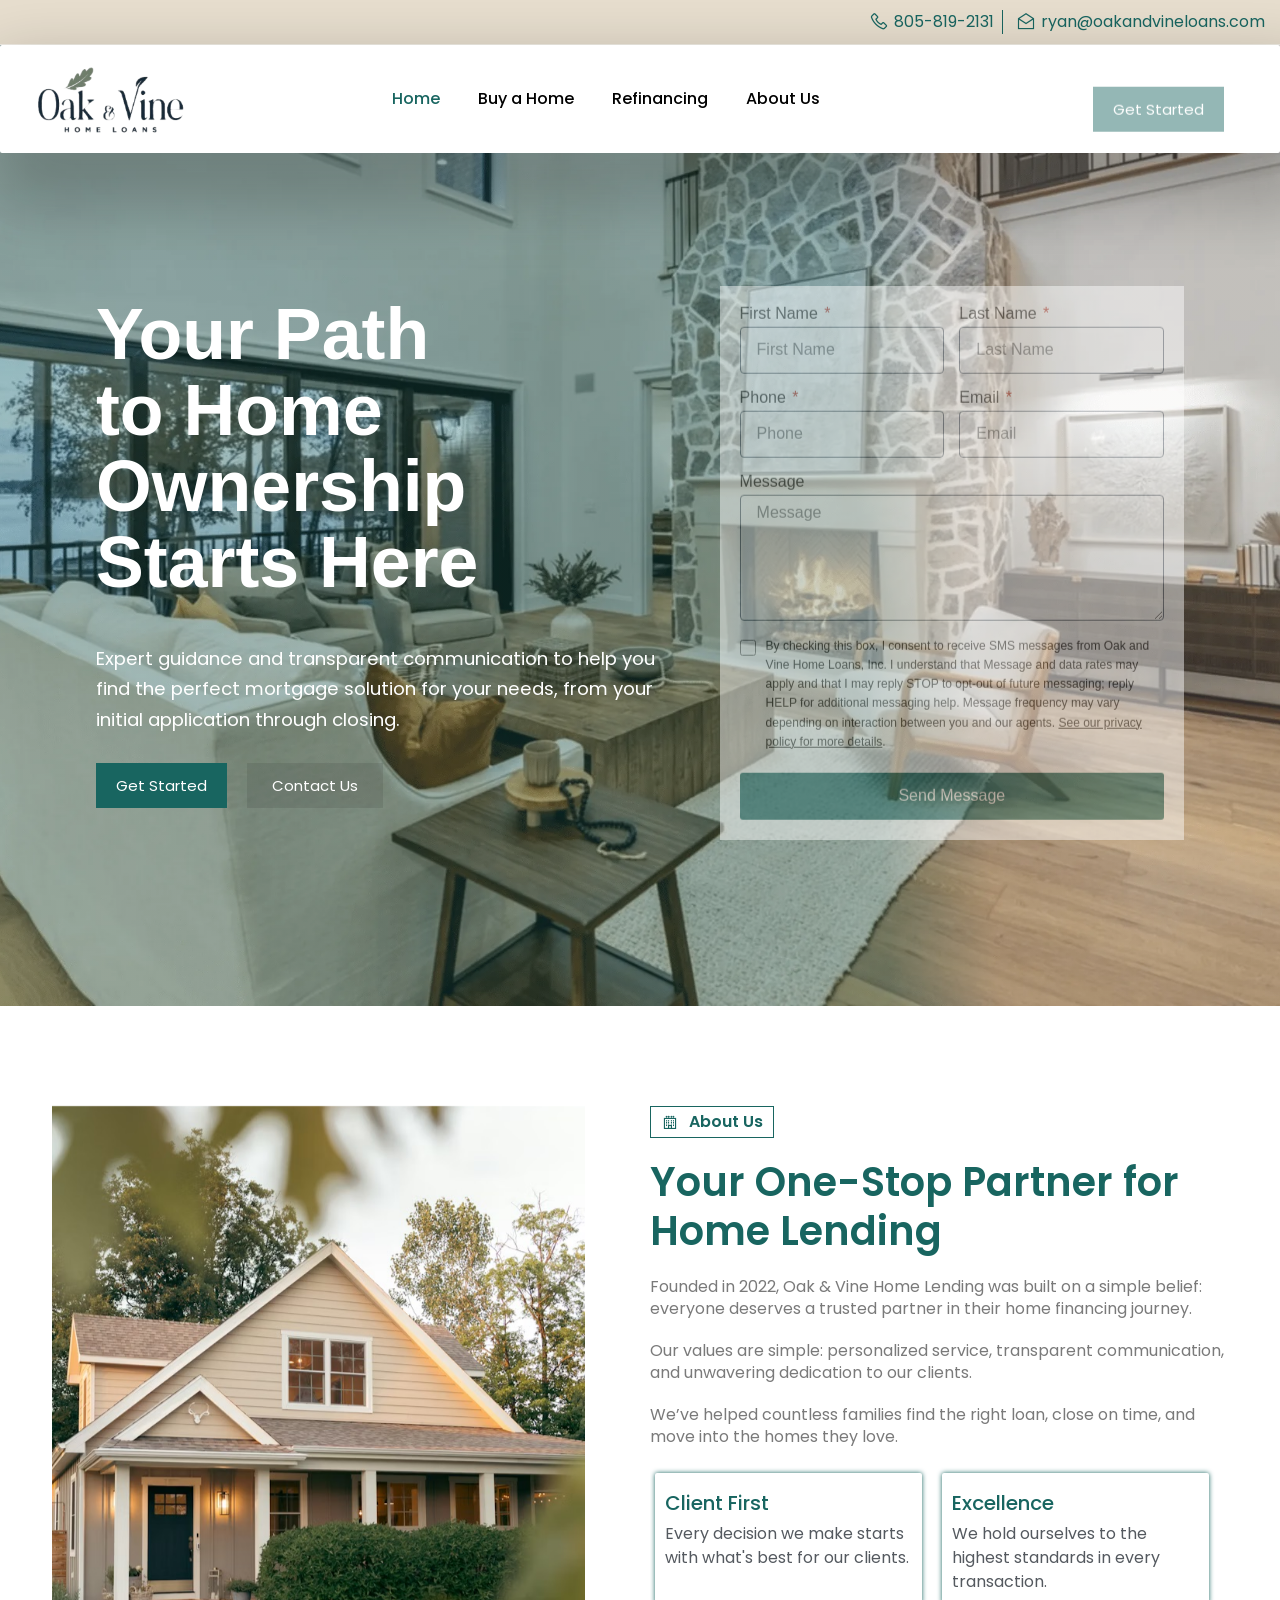
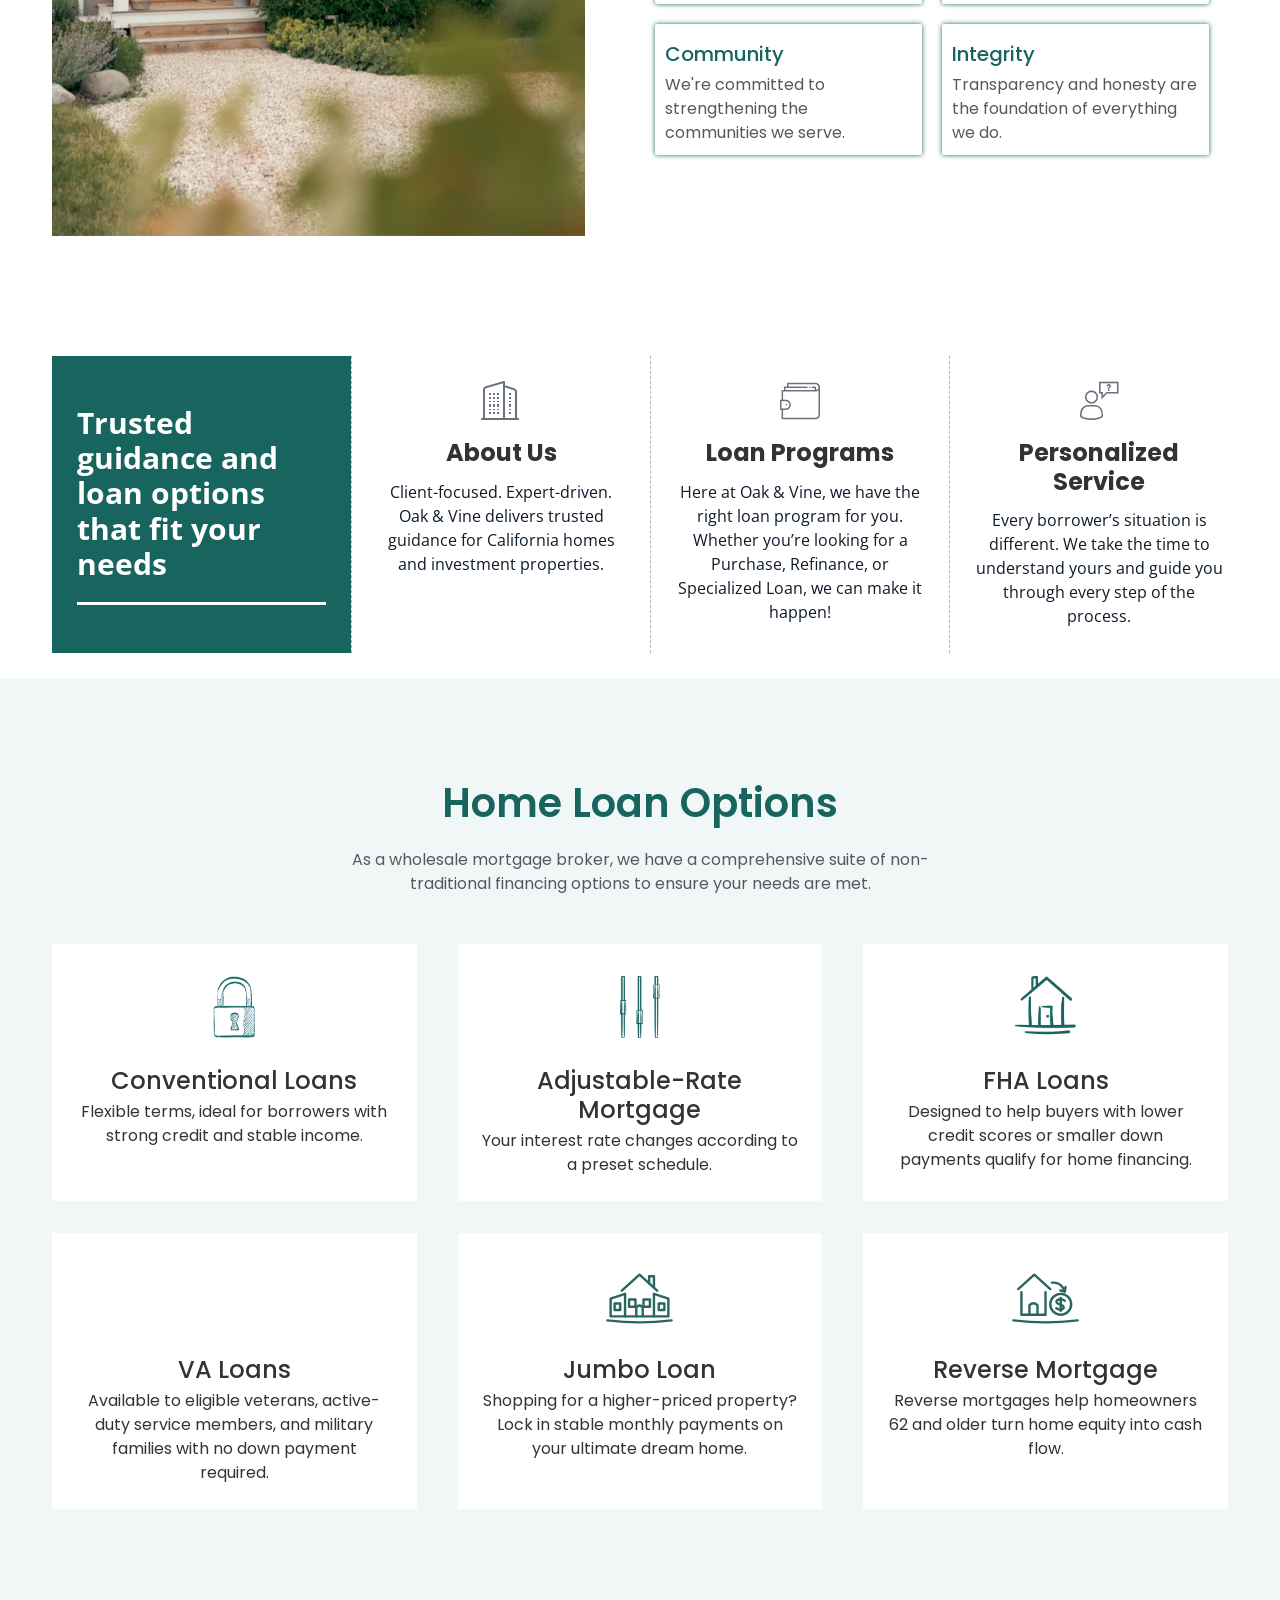
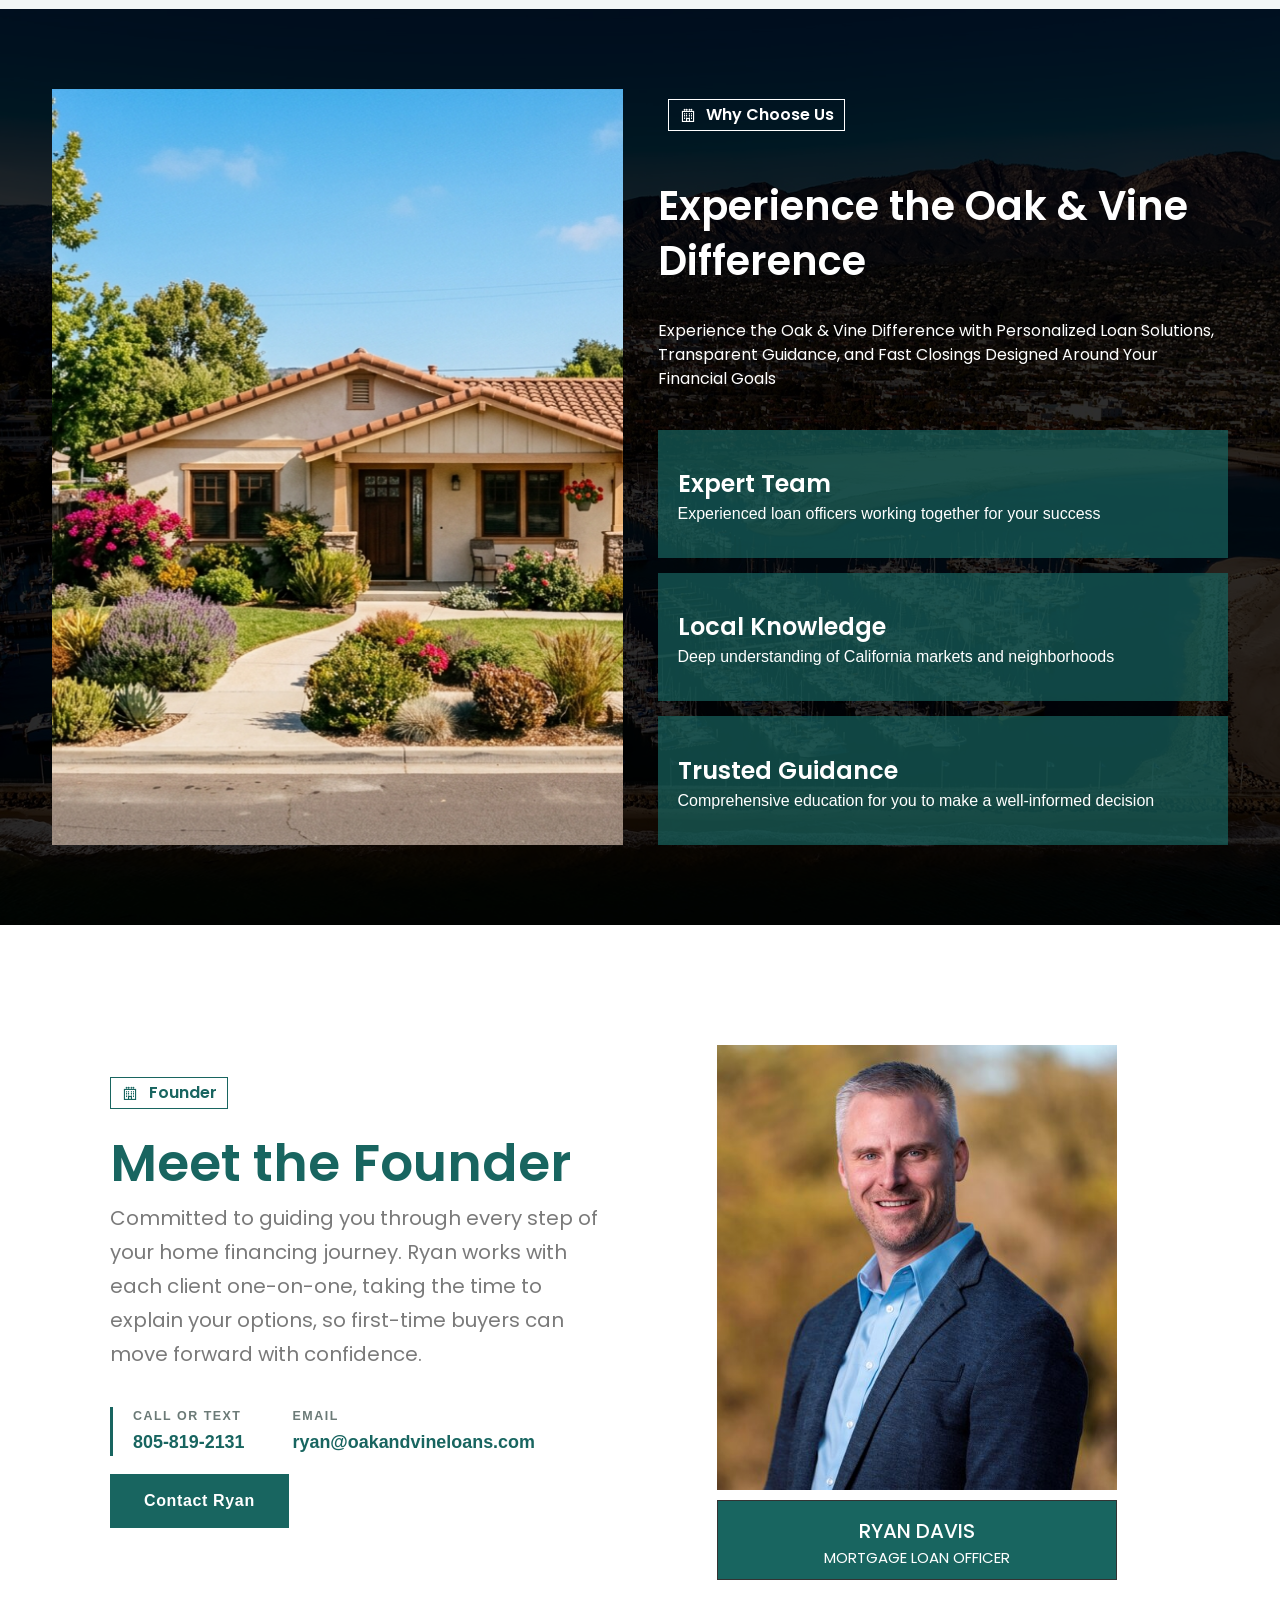
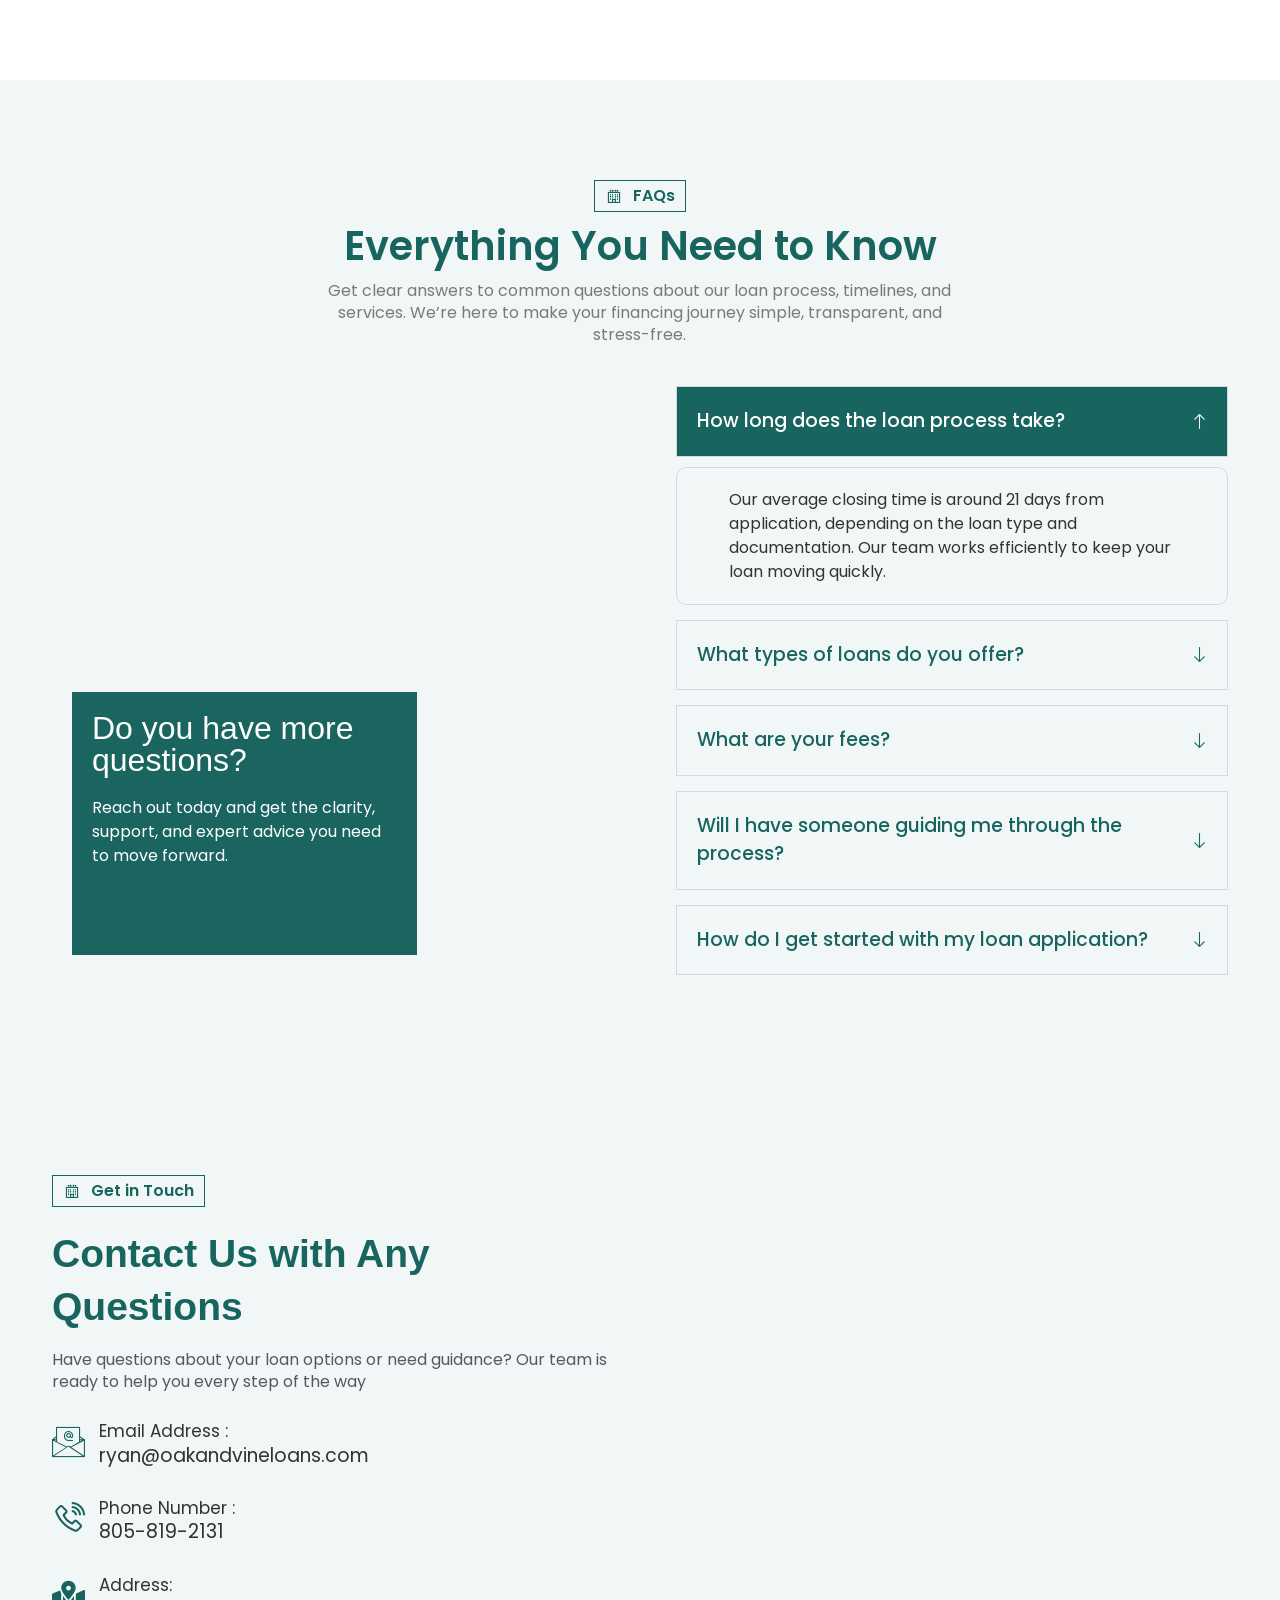
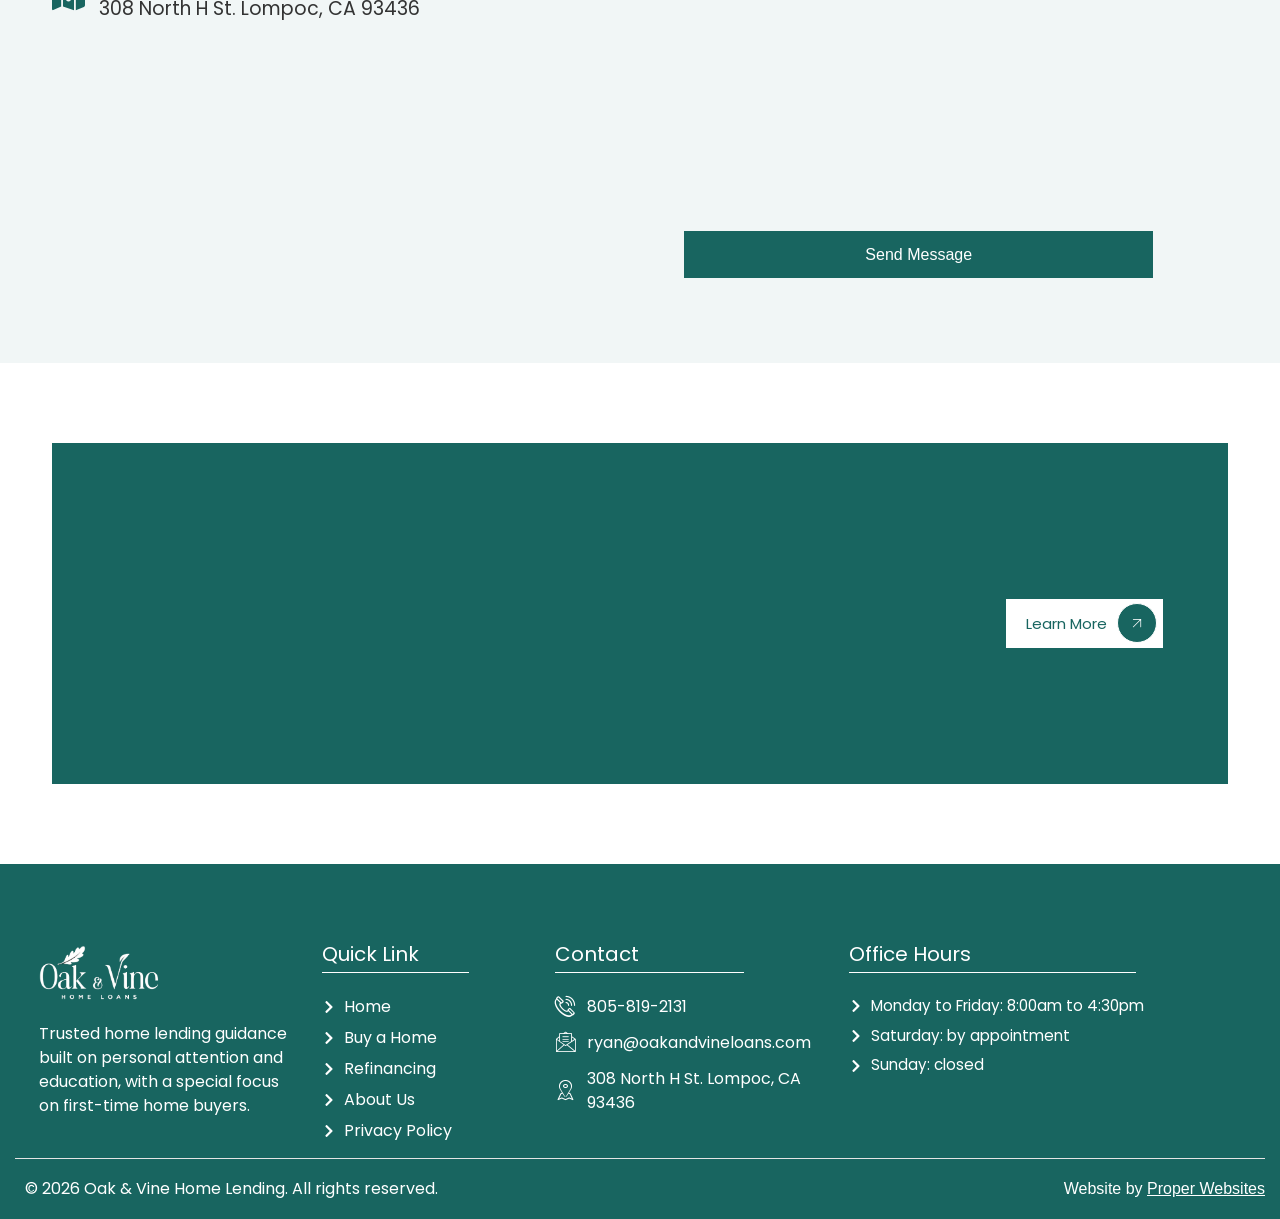
==== index.html @ 66b77790 "Localize all staging WordPress assets; site is now fully self-contained Mirror every asset the pages" ====
<!doctype html>
<html lang="en-US">
<head>
	<meta charset="UTF-8">
	<meta name="viewport" content="width=device-width, initial-scale=1">
	<link rel="profile" href="https://gmpg.org/xfn/11">
	<title>Oak &amp; Vine Home Loans</title>
<meta name="description" content="Wholesale mortgage broker in Lompoc, California. Personal attention and education for first-time home buyers. Call or text Ryan Davis at 805-819-2131." />
<link rel="canonical" href="https://oakandvineloans.com/" />
<meta property="og:type" content="website" />
<meta property="og:site_name" content="Oak &amp; Vine Home Loans" />
<meta property="og:title" content="Oak &amp; Vine Home Loans" />
<meta property="og:description" content="Wholesale mortgage broker in Lompoc, California. Personal attention and education for first-time home buyers. Call or text Ryan Davis at 805-819-2131." />
<meta property="og:url" content="https://oakandvineloans.com/" />
<meta property="og:image" content="https://oakandvineloans.com/og-image.jpg" />
<meta property="og:image:width" content="1200" />
<meta property="og:image:height" content="750" />
<meta name="twitter:card" content="summary_large_image" />
<meta name='robots' content='max-image-preview:large' />
<link rel="alternate" type="application/rss+xml" title="Oak &amp; Vine Home Loans &raquo; Feed" href="/feed/" />
<link rel="alternate" type="application/rss+xml" title="Oak &amp; Vine Home Loans &raquo; Comments Feed" href="/comments/feed/" />
<style id="wp-img-auto-sizes-contain-inline-css">
img:is([sizes=auto i],[sizes^="auto," i]){contain-intrinsic-size:3000px 1500px}
/*# sourceURL=wp-img-auto-sizes-contain-inline-css */
</style>
<link rel='stylesheet' id='font-awesome-5-all-css' href='/wp-content/plugins/elementor/assets/lib/font-awesome/css/all.min.css?ver=4.1.3' media='all' />
<link rel='stylesheet' id='font-awesome-4-shim-css' href='/wp-content/plugins/elementor/assets/lib/font-awesome/css/v4-shims.min.css?ver=4.1.3' media='all' />
<link rel='stylesheet' id='jkit-elements-main-css' href='/wp-content/plugins/jeg-elementor-kit/assets/css/elements/main.css?ver=3.2.3' media='all' />
<style id="wp-emoji-styles-inline-css">

	img.wp-smiley, img.emoji {
		display: inline !important;
		border: none !important;
		box-shadow: none !important;
		height: 1em !important;
		width: 1em !important;
		margin: 0 0.07em !important;
		vertical-align: -0.1em !important;
		background: none !important;
		padding: 0 !important;
	}
/*# sourceURL=wp-emoji-styles-inline-css */
</style>
<style id="global-styles-inline-css">
:root{--wp--preset--aspect-ratio--square: 1;--wp--preset--aspect-ratio--4-3: 4/3;--wp--preset--aspect-ratio--3-4: 3/4;--wp--preset--aspect-ratio--3-2: 3/2;--wp--preset--aspect-ratio--2-3: 2/3;--wp--preset--aspect-ratio--16-9: 16/9;--wp--preset--aspect-ratio--9-16: 9/16;--wp--preset--color--black: #000000;--wp--preset--color--cyan-bluish-gray: #abb8c3;--wp--preset--color--white: #ffffff;--wp--preset--color--pale-pink: #f78da7;--wp--preset--color--vivid-red: #cf2e2e;--wp--preset--color--luminous-vivid-orange: #ff6900;--wp--preset--color--luminous-vivid-amber: #fcb900;--wp--preset--color--light-green-cyan: #7bdcb5;--wp--preset--color--vivid-green-cyan: #00d084;--wp--preset--color--pale-cyan-blue: #8ed1fc;--wp--preset--color--vivid-cyan-blue: #0693e3;--wp--preset--color--vivid-purple: #9b51e0;--wp--preset--gradient--vivid-cyan-blue-to-vivid-purple: linear-gradient(135deg,rgb(6,147,227) 0%,rgb(155,81,224) 100%);--wp--preset--gradient--light-green-cyan-to-vivid-green-cyan: linear-gradient(135deg,rgb(122,220,180) 0%,rgb(0,208,130) 100%);--wp--preset--gradient--luminous-vivid-amber-to-luminous-vivid-orange: linear-gradient(135deg,rgb(252,185,0) 0%,rgb(255,105,0) 100%);--wp--preset--gradient--luminous-vivid-orange-to-vivid-red: linear-gradient(135deg,rgb(255,105,0) 0%,rgb(207,46,46) 100%);--wp--preset--gradient--very-light-gray-to-cyan-bluish-gray: linear-gradient(135deg,rgb(238,238,238) 0%,rgb(169,184,195) 100%);--wp--preset--gradient--cool-to-warm-spectrum: linear-gradient(135deg,rgb(74,234,220) 0%,rgb(151,120,209) 20%,rgb(207,42,186) 40%,rgb(238,44,130) 60%,rgb(251,105,98) 80%,rgb(254,248,76) 100%);--wp--preset--gradient--blush-light-purple: linear-gradient(135deg,rgb(255,206,236) 0%,rgb(152,150,240) 100%);--wp--preset--gradient--blush-bordeaux: linear-gradient(135deg,rgb(254,205,165) 0%,rgb(254,45,45) 50%,rgb(107,0,62) 100%);--wp--preset--gradient--luminous-dusk: linear-gradient(135deg,rgb(255,203,112) 0%,rgb(199,81,192) 50%,rgb(65,88,208) 100%);--wp--preset--gradient--pale-ocean: linear-gradient(135deg,rgb(255,245,203) 0%,rgb(182,227,212) 50%,rgb(51,167,181) 100%);--wp--preset--gradient--electric-grass: linear-gradient(135deg,rgb(202,248,128) 0%,rgb(113,206,126) 100%);--wp--preset--gradient--midnight: linear-gradient(135deg,rgb(2,3,129) 0%,rgb(40,116,252) 100%);--wp--preset--font-size--small: 13px;--wp--preset--font-size--medium: 20px;--wp--preset--font-size--large: 36px;--wp--preset--font-size--x-large: 42px;--wp--preset--spacing--20: 0.44rem;--wp--preset--spacing--30: 0.67rem;--wp--preset--spacing--40: 1rem;--wp--preset--spacing--50: 1.5rem;--wp--preset--spacing--60: 2.25rem;--wp--preset--spacing--70: 3.38rem;--wp--preset--spacing--80: 5.06rem;--wp--preset--shadow--natural: 6px 6px 9px rgba(0, 0, 0, 0.2);--wp--preset--shadow--deep: 12px 12px 50px rgba(0, 0, 0, 0.4);--wp--preset--shadow--sharp: 6px 6px 0px rgba(0, 0, 0, 0.2);--wp--preset--shadow--outlined: 6px 6px 0px -3px rgb(255, 255, 255), 6px 6px rgb(0, 0, 0);--wp--preset--shadow--crisp: 6px 6px 0px rgb(0, 0, 0);}:root { --wp--style--global--content-size: 800px;--wp--style--global--wide-size: 1200px; }:where(body) { margin: 0; }.wp-site-blocks > .alignleft { float: left; margin-right: 2em; }.wp-site-blocks > .alignright { float: right; margin-left: 2em; }.wp-site-blocks > .aligncenter { justify-content: center; margin-left: auto; margin-right: auto; }:where(.wp-site-blocks) > * { margin-block-start: 24px; margin-block-end: 0; }:where(.wp-site-blocks) > :first-child { margin-block-start: 0; }:where(.wp-site-blocks) > :last-child { margin-block-end: 0; }:root { --wp--style--block-gap: 24px; }:root :where(.is-layout-flow) > :first-child{margin-block-start: 0;}:root :where(.is-layout-flow) > :last-child{margin-block-end: 0;}:root :where(.is-layout-flow) > *{margin-block-start: 24px;margin-block-end: 0;}:root :where(.is-layout-constrained) > :first-child{margin-block-start: 0;}:root :where(.is-layout-constrained) > :last-child{margin-block-end: 0;}:root :where(.is-layout-constrained) > *{margin-block-start: 24px;margin-block-end: 0;}:root :where(.is-layout-flex){gap: 24px;}:root :where(.is-layout-grid){gap: 24px;}.is-layout-flow > .alignleft{float: left;margin-inline-start: 0;margin-inline-end: 2em;}.is-layout-flow > .alignright{float: right;margin-inline-start: 2em;margin-inline-end: 0;}.is-layout-flow > .aligncenter{margin-left: auto !important;margin-right: auto !important;}.is-layout-constrained > .alignleft{float: left;margin-inline-start: 0;margin-inline-end: 2em;}.is-layout-constrained > .alignright{float: right;margin-inline-start: 2em;margin-inline-end: 0;}.is-layout-constrained > .aligncenter{margin-left: auto !important;margin-right: auto !important;}.is-layout-constrained > :where(:not(.alignleft):not(.alignright):not(.alignfull)){max-width: var(--wp--style--global--content-size);margin-left: auto !important;margin-right: auto !important;}.is-layout-constrained > .alignwide{max-width: var(--wp--style--global--wide-size);}body .is-layout-flex{display: flex;}.is-layout-flex{flex-wrap: wrap;align-items: center;}.is-layout-flex > :is(*, div){margin: 0;}body .is-layout-grid{display: grid;}.is-layout-grid > :is(*, div){margin: 0;}body{padding-top: 0px;padding-right: 0px;padding-bottom: 0px;padding-left: 0px;}:root :where(.wp-element-button, .wp-block-button__link){background-color: #32373c;border-width: 0;color: #fff;font-family: inherit;font-size: inherit;font-style: inherit;font-weight: inherit;letter-spacing: inherit;line-height: inherit;padding-top: calc(0.667em + 2px);padding-right: calc(1.333em + 2px);padding-bottom: calc(0.667em + 2px);padding-left: calc(1.333em + 2px);text-decoration: none;text-transform: inherit;}.has-black-color{color: var(--wp--preset--color--black) !important;}.has-cyan-bluish-gray-color{color: var(--wp--preset--color--cyan-bluish-gray) !important;}.has-white-color{color: var(--wp--preset--color--white) !important;}.has-pale-pink-color{color: var(--wp--preset--color--pale-pink) !important;}.has-vivid-red-color{color: var(--wp--preset--color--vivid-red) !important;}.has-luminous-vivid-orange-color{color: var(--wp--preset--color--luminous-vivid-orange) !important;}.has-luminous-vivid-amber-color{color: var(--wp--preset--color--luminous-vivid-amber) !important;}.has-light-green-cyan-color{color: var(--wp--preset--color--light-green-cyan) !important;}.has-vivid-green-cyan-color{color: var(--wp--preset--color--vivid-green-cyan) !important;}.has-pale-cyan-blue-color{color: var(--wp--preset--color--pale-cyan-blue) !important;}.has-vivid-cyan-blue-color{color: var(--wp--preset--color--vivid-cyan-blue) !important;}.has-vivid-purple-color{color: var(--wp--preset--color--vivid-purple) !important;}.has-black-background-color{background-color: var(--wp--preset--color--black) !important;}.has-cyan-bluish-gray-background-color{background-color: var(--wp--preset--color--cyan-bluish-gray) !important;}.has-white-background-color{background-color: var(--wp--preset--color--white) !important;}.has-pale-pink-background-color{background-color: var(--wp--preset--color--pale-pink) !important;}.has-vivid-red-background-color{background-color: var(--wp--preset--color--vivid-red) !important;}.has-luminous-vivid-orange-background-color{background-color: var(--wp--preset--color--luminous-vivid-orange) !important;}.has-luminous-vivid-amber-background-color{background-color: var(--wp--preset--color--luminous-vivid-amber) !important;}.has-light-green-cyan-background-color{background-color: var(--wp--preset--color--light-green-cyan) !important;}.has-vivid-green-cyan-background-color{background-color: var(--wp--preset--color--vivid-green-cyan) !important;}.has-pale-cyan-blue-background-color{background-color: var(--wp--preset--color--pale-cyan-blue) !important;}.has-vivid-cyan-blue-background-color{background-color: var(--wp--preset--color--vivid-cyan-blue) !important;}.has-vivid-purple-background-color{background-color: var(--wp--preset--color--vivid-purple) !important;}.has-black-border-color{border-color: var(--wp--preset--color--black) !important;}.has-cyan-bluish-gray-border-color{border-color: var(--wp--preset--color--cyan-bluish-gray) !important;}.has-white-border-color{border-color: var(--wp--preset--color--white) !important;}.has-pale-pink-border-color{border-color: var(--wp--preset--color--pale-pink) !important;}.has-vivid-red-border-color{border-color: var(--wp--preset--color--vivid-red) !important;}.has-luminous-vivid-orange-border-color{border-color: var(--wp--preset--color--luminous-vivid-orange) !important;}.has-luminous-vivid-amber-border-color{border-color: var(--wp--preset--color--luminous-vivid-amber) !important;}.has-light-green-cyan-border-color{border-color: var(--wp--preset--color--light-green-cyan) !important;}.has-vivid-green-cyan-border-color{border-color: var(--wp--preset--color--vivid-green-cyan) !important;}.has-pale-cyan-blue-border-color{border-color: var(--wp--preset--color--pale-cyan-blue) !important;}.has-vivid-cyan-blue-border-color{border-color: var(--wp--preset--color--vivid-cyan-blue) !important;}.has-vivid-purple-border-color{border-color: var(--wp--preset--color--vivid-purple) !important;}.has-vivid-cyan-blue-to-vivid-purple-gradient-background{background: var(--wp--preset--gradient--vivid-cyan-blue-to-vivid-purple) !important;}.has-light-green-cyan-to-vivid-green-cyan-gradient-background{background: var(--wp--preset--gradient--light-green-cyan-to-vivid-green-cyan) !important;}.has-luminous-vivid-amber-to-luminous-vivid-orange-gradient-background{background: var(--wp--preset--gradient--luminous-vivid-amber-to-luminous-vivid-orange) !important;}.has-luminous-vivid-orange-to-vivid-red-gradient-background{background: var(--wp--preset--gradient--luminous-vivid-orange-to-vivid-red) !important;}.has-very-light-gray-to-cyan-bluish-gray-gradient-background{background: var(--wp--preset--gradient--very-light-gray-to-cyan-bluish-gray) !important;}.has-cool-to-warm-spectrum-gradient-background{background: var(--wp--preset--gradient--cool-to-warm-spectrum) !important;}.has-blush-light-purple-gradient-background{background: var(--wp--preset--gradient--blush-light-purple) !important;}.has-blush-bordeaux-gradient-background{background: var(--wp--preset--gradient--blush-bordeaux) !important;}.has-luminous-dusk-gradient-background{background: var(--wp--preset--gradient--luminous-dusk) !important;}.has-pale-ocean-gradient-background{background: var(--wp--preset--gradient--pale-ocean) !important;}.has-electric-grass-gradient-background{background: var(--wp--preset--gradient--electric-grass) !important;}.has-midnight-gradient-background{background: var(--wp--preset--gradient--midnight) !important;}.has-small-font-size{font-size: var(--wp--preset--font-size--small) !important;}.has-medium-font-size{font-size: var(--wp--preset--font-size--medium) !important;}.has-large-font-size{font-size: var(--wp--preset--font-size--large) !important;}.has-x-large-font-size{font-size: var(--wp--preset--font-size--x-large) !important;}
:root :where(.wp-block-icon svg){width: 24px;}
:root :where(.wp-block-pullquote){font-size: 1.5em;line-height: 1.6;}
/*# sourceURL=global-styles-inline-css */
</style>
<link rel='stylesheet' id='qi-addons-for-elementor-grid-style-css' href='/wp-content/plugins/qi-addons-for-elementor/assets/css/grid.min.css?ver=1.10' media='all' />
<link rel='stylesheet' id='qi-addons-for-elementor-helper-parts-style-css' href='/wp-content/plugins/qi-addons-for-elementor/assets/css/helper-parts.min.css?ver=1.10' media='all' />
<link rel='stylesheet' id='qi-addons-for-elementor-style-css' href='/wp-content/plugins/qi-addons-for-elementor/assets/css/main.min.css?ver=1.10' media='all' />
<link rel='stylesheet' id='elementor-frontend-css' href='/wp-content/uploads/elementor/css/custom-frontend.min.css?ver=1781298980' media='all' />
<link rel='stylesheet' id='elementor-post-6-css' href='/wp-content/uploads/elementor/css/post-6.css?ver=1781298980' media='all' />
<link rel='stylesheet' id='e-animation-fadeInUp-css' href='/wp-content/plugins/elementor/assets/lib/animations/styles/fadeInUp.min.css?ver=4.1.3' media='all' />
<link rel='stylesheet' id='widget-heading-css' href='/wp-content/plugins/elementor/assets/css/widget-heading.min.css?ver=4.1.3' media='all' />
<link rel='stylesheet' id='widget-form-css' href='/wp-content/plugins/elementor-pro/assets/css/widget-form.min.css?ver=3.34.0' media='all' />
<link rel='stylesheet' id='widget-counter-css' href='/wp-content/plugins/elementor/assets/css/widget-counter.min.css?ver=4.1.3' media='all' />
<link rel='stylesheet' id='widget-image-css' href='/wp-content/plugins/elementor/assets/css/widget-image.min.css?ver=4.1.3' media='all' />
<link rel='stylesheet' id='widget-icon-box-css' href='/wp-content/uploads/elementor/css/custom-widget-icon-box.min.css?ver=1781298980' media='all' />
<link rel='stylesheet' id='widget-icon-list-css' href='/wp-content/uploads/elementor/css/custom-widget-icon-list.min.css?ver=1781298980' media='all' />
<link rel='stylesheet' id='e-animation-fadeInLeft-css' href='/wp-content/plugins/elementor/assets/lib/animations/styles/fadeInLeft.min.css?ver=4.1.3' media='all' />
<link rel='stylesheet' id='widget-divider-css' href='/wp-content/plugins/elementor/assets/css/widget-divider.min.css?ver=4.1.3' media='all' />
<link rel='stylesheet' id='widget-image-box-css' href='/wp-content/uploads/elementor/css/custom-widget-image-box.min.css?ver=1781298980' media='all' />
<link rel='stylesheet' id='e-animation-fadeIn-css' href='/wp-content/plugins/elementor/assets/lib/animations/styles/fadeIn.min.css?ver=4.1.3' media='all' />
<link rel='stylesheet' id='widget-social-icons-css' href='/wp-content/plugins/elementor/assets/css/widget-social-icons.min.css?ver=4.1.3' media='all' />
<link rel='stylesheet' id='e-apple-webkit-css' href='/wp-content/uploads/elementor/css/custom-apple-webkit.min.css?ver=1781298980' media='all' />
<link rel='stylesheet' id='widget-nested-accordion-css' href='/wp-content/plugins/elementor/assets/css/widget-nested-accordion.min.css?ver=4.1.3' media='all' />
<link rel='stylesheet' id='e-animation-fadeInRight-css' href='/wp-content/plugins/elementor/assets/lib/animations/styles/fadeInRight.min.css?ver=4.1.3' media='all' />
<link rel='stylesheet' id='tiny-slider-css' href='/wp-content/plugins/jeg-elementor-kit/assets/js/tiny-slider/tiny-slider.css?ver=2.9.3' media='all' />
<link rel='stylesheet' id='widget-google_maps-css' href='/wp-content/plugins/elementor/assets/css/widget-google_maps.min.css?ver=4.1.3' media='all' />
<link rel='stylesheet' id='elementor-post-24-css' href='/wp-content/uploads/elementor/css/post-24.css?ver=1781298982' media='all' />
<link rel='stylesheet' id='cute-alert-css' href='/wp-content/plugins/metform/public/assets/lib/cute-alert/style.css?ver=4.1.5' media='all' />
<link rel='stylesheet' id='text-editor-style-css' href='/wp-content/plugins/metform/public/assets/css/text-editor.css?ver=4.1.5' media='all' />
<link rel='stylesheet' id='hello-elementor-css' href='/wp-content/themes/hello-elementor/assets/css/reset.css?ver=3.4.6' media='all' />
<link rel='stylesheet' id='hello-elementor-theme-style-css' href='/wp-content/themes/hello-elementor/assets/css/theme.css?ver=3.4.6' media='all' />
<link rel='stylesheet' id='hello-elementor-header-footer-css' href='/wp-content/themes/hello-elementor/assets/css/header-footer.css?ver=3.4.6' media='all' />
<link rel='stylesheet' id='widget-nav-menu-css' href='/wp-content/uploads/elementor/css/custom-pro-widget-nav-menu.min.css?ver=1781298980' media='all' />
<link rel='stylesheet' id='elementor-post-16-css' href='/wp-content/uploads/elementor/css/post-16.css?ver=1781298980' media='all' />
<link rel='stylesheet' id='elementor-post-48-css' href='/wp-content/uploads/elementor/css/post-48.css?ver=1781298981' media='all' />
<link rel='stylesheet' id='swiper-css' href='/wp-content/plugins/qi-addons-for-elementor/assets/plugins/swiper/8.4.5/swiper.min.css?ver=8.4.5' media='all' />
<link rel='stylesheet' id='ekit-widget-styles-css' href='/wp-content/plugins/elementskit-lite/widgets/init/assets/css/widget-styles.css?ver=3.9.7' media='all' />
<link rel='stylesheet' id='ekit-responsive-css' href='/wp-content/plugins/elementskit-lite/widgets/init/assets/css/responsive.css?ver=3.9.7' media='all' />
<link rel='stylesheet' id='elementor-gf-poppins-css' href='https://fonts.googleapis.com/css?family=Poppins:100,100italic,200,200italic,300,300italic,400,400italic,500,500italic,600,600italic,700,700italic,800,800italic,900,900italic&#038;display=swap' media='all' />
<link rel='stylesheet' id='elementor-gf-cormorantgaramond-css' href='https://fonts.googleapis.com/css?family=Cormorant+Garamond:100,100italic,200,200italic,300,300italic,400,400italic,500,500italic,600,600italic,700,700italic,800,800italic,900,900italic&#038;display=swap' media='all' />
<link rel='stylesheet' id='elementor-gf-opensans-css' href='https://fonts.googleapis.com/css?family=Open+Sans:100,100italic,200,200italic,300,300italic,400,400italic,500,500italic,600,600italic,700,700italic,800,800italic,900,900italic&#038;display=swap' media='all' />
<link rel='stylesheet' id='elementor-icons-jkiticon-css' href='/wp-content/plugins/jeg-elementor-kit/assets/fonts/jkiticon/jkiticon.css?ver=3.2.3' media='all' />
<link rel='stylesheet' id='elementor-icons-ekiticons-css' href='/wp-content/plugins/elementskit-lite/modules/elementskit-icon-pack/assets/css/ekiticons.css?ver=3.9.7' media='all' />
<script type='text/javascript'>
		var elementskit = {
			resturl: '/wp-json/elementskit/v1/',
		}

		</script><script id="font-awesome-4-shim-js" src="/wp-content/plugins/elementor/assets/lib/font-awesome/js/v4-shims.min.js?ver=4.1.3"></script>
<script id="jquery-core-js" src="/wp-includes/js/jquery/jquery.min.js?ver=3.7.1"></script>
<script id="jquery-migrate-js" src="/wp-includes/js/jquery/jquery-migrate.min.js?ver=3.4.1"></script>
<link rel="https://api.w.org/" href="/wp-json/" /><link rel="alternate" title="JSON" type="application/json" href="/wp-json/wp/v2/pages/24" /><link rel="EditURI" type="application/rsd+xml" title="RSD" href="/xmlrpc.php?rsd" />
<meta name="generator" content="WordPress 7.0" />
<link rel='shortlink' href='/' />
<meta name="generator" content="Elementor 4.1.3; features: e_font_icon_svg, additional_custom_breakpoints; settings: css_print_method-external, google_font-enabled, font_display-swap">
			<style>
				.e-con.e-parent:nth-of-type(n+4):not(.e-lazyloaded):not(.e-no-lazyload),
				.e-con.e-parent:nth-of-type(n+4):not(.e-lazyloaded):not(.e-no-lazyload) * {
					background-image: none !important;
				}
				@media screen and (max-height: 1024px) {
					.e-con.e-parent:nth-of-type(n+3):not(.e-lazyloaded):not(.e-no-lazyload),
					.e-con.e-parent:nth-of-type(n+3):not(.e-lazyloaded):not(.e-no-lazyload) * {
						background-image: none !important;
					}
				}
				@media screen and (max-height: 640px) {
					.e-con.e-parent:nth-of-type(n+2):not(.e-lazyloaded):not(.e-no-lazyload),
					.e-con.e-parent:nth-of-type(n+2):not(.e-lazyloaded):not(.e-no-lazyload) * {
						background-image: none !important;
					}
				}
			</style>
			<link rel="icon" href="/wp-content/uploads/2026/03/cropped-SY-5YuUSKSrFpZT95lqwi-1-e1774116639994-32x32.png" sizes="32x32" />
<link rel="icon" href="/wp-content/uploads/2026/03/cropped-SY-5YuUSKSrFpZT95lqwi-1-e1774116639994-192x192.png" sizes="192x192" />
<link rel="apple-touch-icon" href="/wp-content/uploads/2026/03/cropped-SY-5YuUSKSrFpZT95lqwi-1-e1774116639994-180x180.png" />
<meta name="msapplication-TileImage" content="/wp-content/uploads/2026/03/cropped-SY-5YuUSKSrFpZT95lqwi-1-e1774116639994-270x270.png" />
<style id="proper-local-fonts">
/* Icon fonts served locally: the live server's font files have no CORS headers,
   so browsers refuse them when this copy runs from file:// (icons showed as
   empty squares / CJK fallback glyphs). Same families, same glyphs, local src. */
@font-face{font-family:"Font Awesome 5 Brands";font-weight:400;font-style:normal;font-display:block;src:url("assets/fonts/fa-brands-400.woff2") format("woff2");}
@font-face{font-family:"Font Awesome 5 Free";font-weight:400;font-style:normal;font-display:block;src:url("assets/fonts/fa-regular-400.woff2") format("woff2");}
@font-face{font-family:"Font Awesome 5 Free";font-weight:900;font-style:normal;font-display:block;src:url("assets/fonts/fa-solid-900.woff2") format("woff2");}
@font-face{font-family:"elementskit";font-weight:400;font-style:normal;font-display:block;src:url("assets/fonts/elementskit.woff") format("woff");}
@font-face{font-family:"jkiticon";font-weight:400;font-style:normal;font-display:block;src:url("assets/fonts/jkiticon.woff2") format("woff2");}
</style>
<style id="proper-hero-fix">
/* ===== Proper Websites hero fix =====
   The hero form widget was position:absolute inside a collapsed 49% column that
   wrapped below the fold (row gap made 49%+49% overflow) and got clipped by the
   hero's overflow:hidden. These overrides put the form back in normal flow as a
   right-hand column and fix the headline/sub-copy overlap. */

/* Hero section: cap the 100vh height so tall screens don't balloon,
   and give the content real side gutters instead of hugging the viewport edge */
.elementor-24 .elementor-element.elementor-element-12ccafdc{
	--min-height: clamp(680px, 112vh, 1150px);
	--padding-left: clamp(24px, 5vw, 80px);
	--padding-right: clamp(24px, 5vw, 80px);
}

/* Buttons row: align with the headline (it had margin-left:50px) */
.elementor-24 .elementor-element.elementor-element-b127cae{
	--margin-left: 0px;
	--padding-bottom: 0px;
}

/* Headline: real gap below it so the sub-copy no longer sits on its descenders */
.elementor-24 .elementor-element.elementor-element-28ddb1a{
	width: 100%; max-width: 100%;
	margin: 0 0 24px 0;
}
.elementor-24 .elementor-element.elementor-element-28ddb1a .elementor-heading-title{
	font-size: clamp(2.6rem, 5.6vw, 5.25rem);
	line-height: 1.06;
	text-wrap: balance;
}
@media (min-width: 1025px){
	.elementor-24 .elementor-element.elementor-element-87101cf p{
		font-size: 1.15rem;
		line-height: 1.65;
	}
}
.elementor-24 .elementor-element.elementor-element-87101cf{
	width: 100%; max-width: 56ch;
	margin: 0 0 8px 0;
}

/* Kill the absolute positioning on the form widget at every breakpoint */
.elementor-24 .elementor-element.elementor-element-a3711fc{
	position: static !important;
	top: auto !important; left: auto !important; right: auto !important;
	width: 100% !important; max-width: 480px !important;
}

/* Empty decorative absolute box that serves no purpose */
.elementor-24 .elementor-element.elementor-element-fbbad3d{ display: none !important; }

/* Desktop: text left, form right, vertically centered, no wrap */
@media (min-width: 1025px){
	.elementor-24 .elementor-element.elementor-element-d503747{
		flex-wrap: nowrap !important;
		align-items: center !important;
		gap: 56px !important;
	}
	.elementor-24 .elementor-element.elementor-element-f707288{
		width: 55% !important; max-width: 55% !important;
		padding-top: 0 !important;
	}
	.elementor-24 .elementor-element.elementor-element-a78e394{
		display: flex !important;
		width: 45% !important; max-width: 45% !important;
		padding-left: 0 !important;
		justify-content: flex-end !important;
		align-items: center !important;
	}
}

/* Tablet: form flows below the text block, centered */
@media (min-width: 768px) and (max-width: 1024px){
	.elementor-24 .elementor-element.elementor-element-a78e394{
		justify-content: center !important;
		padding-left: 0 !important;
	}
	.elementor-24 .elementor-element.elementor-element-a3711fc{
		margin: 32px 0 !important;
	}
}

/* FAQ "Do you have more questions?" tile: the 0.6 teal wash is not enough floor
   for white text over a bright sky photo. Raise it to a real legibility floor. */
.elementor-24 .elementor-element.elementor-element-5fa062dd{
	--overlay-opacity: 0.92;
	background-color: rgba(22, 78, 73, 0.85);
}
/* Its Contact Us button ships teal on teal (post-24 paints button and tile
   with the same primary color), so it read as bare text. White outline
   instead; hover inverts to stay visible on the teal tile. */
.elementor-24 .elementor-element.elementor-element-ff787f7 .jeg-elementor-kit.jkit-button .jkit-button-wrapper{
	background-color: transparent;
	border: 1px solid #ffffff;
	border-radius: 0;
}
.elementor-24 .elementor-element.elementor-element-ff787f7 .jeg-elementor-kit.jkit-button .jkit-button-wrapper:not(.hover-gradient):hover{
	background-color: #ffffff;
	color: #186560;
	border-radius: 0;
}

/* ===== Smooth entrance animations =====
   The stock animate.css entrances (fadeInUp from 100% down, 2s "slow" timing,
   linear-ish easing) read as clunky. Every entrance becomes one gentle
   fade + 20px rise with a soft deceleration curve. Elementor's inline
   stagger delays still apply on top. */
@keyframes properFadeRise{
	from{ opacity: 0; transform: translateY(20px); }
	to{ opacity: 1; transform: translateY(0); }
}
.animated{
	animation-duration: 0.8s !important;
	animation-timing-function: cubic-bezier(0.22, 1, 0.36, 1) !important;
	animation-fill-mode: both;
}
.animated.fadeIn,
.animated.fadeInUp,
.animated.fadeInDown,
.animated.fadeInLeft,
.animated.fadeInRight,
.animated.zoomIn{
	animation-name: properFadeRise !important;
}
.animated-slow{
	animation-duration: 1s !important;
}
@media (prefers-reduced-motion: reduce){
	.animated{ animation: none !important; }
	.elementor-invisible{ visibility: visible !important; opacity: 1 !important; }
}

@media (max-width: 767px){
	/* ===== Mobile hero: taller section, content pinned to the bottom =====
	   Content sits flex-end with a fixed 72px floor (the gap it had when the
	   hero was 660px and centered), so extra height only grows the photo
	   area above the content. The lower part of the hero never moves. */
	.elementor-24 .elementor-element.elementor-element-12ccafdc{
		--min-height: clamp(640px, 96vh, 820px);
		--justify-content: flex-end;
		--padding-bottom: 72px;
	}
	.elementor-24 .elementor-element.elementor-element-28ddb1a .elementor-heading-title{
		font-size: clamp(2.85rem, 12vw, 3.1rem);
		line-height: 1.05;
	}
	.elementor-24 .elementor-element.elementor-element-87101cf p{
		font-size: 1.05rem;
		line-height: 1.6;
	}
	.elementor-24 .elementor-element.elementor-element-2a4a0e3 .jkit-button-wrapper,
	.elementor-24 .elementor-element.elementor-element-033ba2f .jkit-button-wrapper{
		font-size: 1rem;
		padding-top: 15px;
		padding-bottom: 15px;
	}

	/* ===== About section image: full width and centered ===== */
	.elementor-24 .elementor-element.elementor-element-4817599e{
		width: 100% !important;
		max-width: 100% !important;
		margin-left: auto;
		margin-right: auto;
	}
	.elementor-24 .elementor-element.elementor-element-4817599e img{
		width: 100%;
		height: auto;
		aspect-ratio: 4 / 5;
		object-fit: cover;
		object-position: center;
	}

	/* ===== FAQ "more questions" tile: smaller card, single 0.88 teal floor,
	   so the house photo shows around and faintly through it ===== */
	.elementor-24 .elementor-element.elementor-element-5fa062dd{
		background-color: transparent;
		--overlay-opacity: 0.88;
		--width: 94%;
		--align-self: center;
		--padding-top: 22px;
		--padding-bottom: 22px;
		--padding-left: 18px;
		--padding-right: 18px;
		--margin-bottom: 8px;
	}
	.elementor-24 .elementor-element.elementor-element-3991b1b .elementor-heading-title{
		font-size: 1.35rem;
		line-height: 1.3;
	}
	.elementor-24 .elementor-element.elementor-element-6b657299{
		font-size: 0.9rem;
		line-height: 1.55;
	}
	.elementor-24 .elementor-element.elementor-element-ff787f7 .jkit-button-wrapper{
		font-size: 0.9rem;
		padding: 10px 22px;
	}

	/* ===== Discover band: photo reads through the teal, symmetric spacing,
	   Learn More button restored and centered ===== */
	.elementor-24 .elementor-element.elementor-element-470cee1a{
		--overlay-opacity: 0.3;
		--padding-top: 44px;
		--padding-bottom: 44px;
		--padding-left: 22px;
		--padding-right: 22px;
		--min-height: 0;
		--row-gap: 20px;
	}
	.elementor-24 .elementor-element.elementor-element-40193d63{ display: none; }
	.elementor-24 .elementor-element.elementor-element-9f258be{
		display: flex !important;
		justify-content: center;
		width: 100%;
	}
	.elementor-24 .elementor-element.elementor-element-19eb9188{
		--align-items: center;
		--justify-content: center;
	}
	.elementor-24 .elementor-element.elementor-element-2a8b0f4 .jeg-elementor-kit.jkit-animated-text .animated-text .normal-text{
		font-size: 1.55rem;
		line-height: 1.3;
	}
	.elementor-24 .elementor-element.elementor-element-5e19897{
		font-size: 0.95rem;
		line-height: 1.6;
	}
}

/* Cards section (About Us / Loan Programs / Requested Documents): tighten the
   gap to the Home Loan Options section below it */
/* Why Choose Us on tablet: the heading, paragraph, and first card carry
   fixed negative top margins tuned for desktop line counts; when tablet
   text wraps taller they collide. Neutralize in that range. */
@media (min-width: 768px) and (max-width: 1024px){
	.elementor-24 .elementor-element.elementor-element-2dd6d32{ margin-top: 8px !important; }
	.elementor-24 .elementor-element.elementor-element-20ec7c3{ margin: 10px 0 18px !important; }
	.elementor-24 .elementor-element.elementor-element-4be8ca3{ margin-top: 0 !important; }
	/* The content column keeps its desktop 50% share (its half beside the
	   photo) even when stacked. Full width on tablet. */
	.elementor-24 .elementor-element.elementor-element-811298c{ --width: 100%; }
	.elementor-24 .elementor-element.elementor-element-87863d0{
		margin-left: auto !important;
		margin-right: auto !important;
	}
	/* Hero: the form is absolutely positioned with desktop offsets, which
	   squeezed the headline to a word per line beside it. Recompose: text
	   upper left at full width, form in normal flow below, aligned right. */
	.elementor-24 .elementor-element.elementor-element-d503747,
	.elementor-24 .elementor-element.elementor-element-f707288{ --width: 100%; width: 100% !important; }
	.elementor-24 .elementor-element.elementor-element-28ddb1a{
		width: 100% !important;
		max-width: 640px;
		margin-left: auto !important;
		margin-right: auto !important;
	}
	.elementor-24 .elementor-element.elementor-element-28ddb1a .elementor-heading-title{
		font-size: clamp(3.2rem, 6.5vw, 4rem);
		line-height: 1.1;
		text-align: center;
	}
	.elementor-24 .elementor-element.elementor-element-87101cf{
		width: 100% !important;
		max-width: 560px;
		margin-left: auto !important;
		margin-right: auto !important;
		text-align: center;
	}
	.elementor-24 .elementor-element.elementor-element-b127cae{ --justify-content: center; }
	.elementor-24 .elementor-element.elementor-element-a78e394{ width: 100% !important; }
	.elementor-24 .elementor-element.elementor-element-a3711fc{
		position: static !important;
		width: min(560px, 100%) !important;
		margin: 30px auto 0 !important;
	}

	/* Green cards match the width of the photo container below them */
	.elementor-24 .elementor-element.elementor-element-4be8ca3,
	.elementor-24 .elementor-element.elementor-element-7774e17,
	.elementor-24 .elementor-element.elementor-element-069112c{
		width: 90% !important;
		max-width: 90% !important;
		margin-left: auto !important;
		margin-right: auto !important;
	}
}

/* About section image on tablet: the portrait photo filled the column and
   ballooned past 1000px tall. Cap the width, crop to 4:5, center it. */
@media (min-width: 768px) and (max-width: 1024px){
	.elementor-24 .elementor-element.elementor-element-4817599e{
		width: 100% !important;
		max-width: 100% !important;
	}
	.elementor-24 .elementor-element.elementor-element-4817599e img{
		display: block;
		width: 100%;
		margin: 0 auto;
		height: auto;
		aspect-ratio: 16 / 10;
		object-fit: cover;
		object-position: center 42%;
	}
}

@media (min-width: 1025px){
	.elementor-24 .elementor-element.elementor-element-08accc2{
		--padding-bottom: 16px;
	}
	.elementor-24 .elementor-element.elementor-element-41dd457{
		--margin-top: -70px;
	}
}

/* Footer brand column (logo + tagline): breathing room on the left */
.elementor-48 .elementor-element.elementor-element-6ec6ecd1{
	--padding-left: 24px;
}

/* Footer credit: single line */
.elementor-48 .elementor-element.elementor-element-0e65cef .elementor-icon-list-text{
	white-space: nowrap;
}

/* Team section converted to Founder section (2026-07-06): only Ryan Davis's
   card shows. The other two member cards are hidden, not deleted, in case
   the team view comes back. 2026-07-08: desktop is now a side-by-side split,
   text left / portrait right, so the section fills its width. */
.elementor-24 .elementor-element.elementor-element-4c224126,
.elementor-24 .elementor-element.elementor-element-6bc14101{ display: none !important; }
.elementor-24 .elementor-element.elementor-element-7d1d1eb6{
	--justify-content: center;
	justify-content: center !important;
}
@media (max-width: 1024px){
	.elementor-24 .elementor-element.elementor-element-63af2a9a{
		max-width: 420px;
	}
}
@media (min-width: 1025px){
	.elementor-24 .elementor-element.elementor-element-117619c5 > .e-con-inner{
		flex-direction: row !important;
		flex-wrap: nowrap !important;
		align-items: center !important;
		gap: 64px;
	}
	/* text column */
	.elementor-24 .elementor-element.elementor-element-64ac3f2c{
		width: 50% !important;
		--align-items: flex-start;
		align-items: flex-start !important;
	}
	.elementor-24 .elementor-element.elementor-element-125aea38,
	.elementor-24 .elementor-element.elementor-element-4820efdd{
		--align-items: flex-start;
		align-items: flex-start !important;
		--justify-content: flex-start;
		justify-content: flex-start !important;
	}
	.elementor-24 .elementor-element.elementor-element-6a959df3{
		margin: 0 0 8px 0 !important;
		align-self: flex-start !important;
	}
	.elementor-24 .elementor-element.elementor-element-6a959df3 .elementor-icon-list-items{
		justify-content: flex-start;
	}
	.elementor-24 .elementor-element.elementor-element-4e87e3d3{
		margin-left: 0 !important;
	}
	.elementor-24 .elementor-element.elementor-element-9cd45ef .elementor-heading-title{
		text-align: left;
		font-size: 3.25rem;
	}
	.elementor-24 .elementor-element.elementor-element-4e87e3d3{
		text-align: left !important;
		width: 100% !important; max-width: 52ch !important;
		align-self: flex-start !important;
		margin: 0 !important;
	}
	.elementor-24 .elementor-element.elementor-element-4e87e3d3 p{
		font-size: 1.25rem;
		line-height: 1.7;
		text-align: left;
	}
	/* portrait column */
	.elementor-24 .elementor-element.elementor-element-7d1d1eb6{
		width: 50% !important;
	}
	.elementor-24 .elementor-element.elementor-element-63af2a9a{
		width: 100% !important;
		max-width: 400px;
	}
}

/* Founder portrait: never crop. Elementor forced height:350px + object-fit:cover,
   which cut the photo off. Show the full image at its natural aspect ratio. */
.elementor-24 .elementor-element.elementor-element-6e1d6a6a img{
	height: auto !important;
	object-fit: unset !important;
	width: 100% !important;
}

/* Founder section redesign (2026-07-31): the left column was a badge, a heading,
   and one line floating in whitespace. It now carries the fuller intro copy,
   Ryan's real contact info, and a Contact CTA; the portrait is capped smaller
   and section padding reduced so the band reads compact instead of empty. */
.elementor-24 .elementor-element.elementor-element-117619c5{
	padding-top: 0 !important;
	padding-bottom: 0 !important;
}
/* tighten the badge/heading/paragraph stack */
.elementor-24 .elementor-element.elementor-element-64ac3f2c{
	--gap: 12px;
	gap: 12px !important;
}
.founder-details{
	display: flex;
	flex-direction: column;
	align-items: flex-start;
	gap: 18px;
	margin-top: 16px;
	width: 100%;
}
.founder-contact{
	display: flex;
	flex-wrap: wrap;
	gap: 18px 48px;
	border-left: 3px solid #186560;
	padding-left: 20px;
}
.founder-contact-row{
	display: flex;
	flex-direction: column;
	gap: 3px;
}
.founder-contact-label{
	font-size: .78rem;
	letter-spacing: .12em;
	text-transform: uppercase;
	font-weight: 600;
	color: #6b7a77;
}
.founder-contact-row a{
	font-size: 1.12rem;
	font-weight: 600;
	color: #186560;
	text-decoration: none;
}
.founder-contact-row a:hover{
	text-decoration: underline;
	color: #186560;
}
.founder-cta{
	display: inline-block;
	background: #186560;
	color: #ffffff !important;
	padding: 15px 34px;
	font-weight: 600;
	letter-spacing: .04em;
	text-decoration: none;
	transition: background .2s ease;
}
.founder-cta:hover{
	background: #0f4a46;
	color: #ffffff !important;
}
/* Desktop and tablet: the boxed inner ran full bleed, pinning the text column
   to the viewport edge and flinging the portrait to the far right. Cap and
   center the content so the two columns sit together with real margins. */
@media (min-width: 768px){
	.elementor-24 .elementor-element.elementor-element-117619c5 > .e-con-inner{
		max-width: 1140px;
		margin-left: auto;
		margin-right: auto;
		padding-left: 40px;
		padding-right: 40px;
		gap: 48px;
	}
	/* Contact band (Get in Touch + Send Message form): same treatment,
	   its content also ran edge to edge */
	.elementor-24 .elementor-element.elementor-element-d4b05c7 > .e-con-inner{
		max-width: 1140px;
		margin-left: auto;
		margin-right: auto;
		padding-left: 40px;
		padding-right: 40px;
	}
}
/* Tablet: keep the founder text and portrait side by side, text left
   aligned like desktop, portrait filling its column */
@media (min-width: 768px) and (max-width: 1024px){
	.elementor-24 .elementor-element.elementor-element-117619c5{ --flex-direction: row; }
	.elementor-24 .elementor-element.elementor-element-117619c5 > .e-con-inner{ gap: 20px; flex-wrap: nowrap; align-items: center; }
	.elementor-24 .elementor-element.elementor-element-64ac3f2c{ --width: calc(58% - 10px); flex-shrink: 1; }
	.elementor-24 .elementor-element.elementor-element-7d1d1eb6{ --width: calc(42% - 10px); flex-shrink: 1; }
	.elementor-24 .elementor-element.elementor-element-9cd45ef .elementor-heading-title{ text-align: left; }
	.elementor-24 .elementor-element.elementor-element-4e87e3d3{ text-align: left; }
	.elementor-24 .elementor-element.elementor-element-125aea38{ --align-items: flex-start; }
	.elementor-24 .elementor-element.elementor-element-6a959df3{ margin-left: 0 !important; margin-right: auto !important; }
	.elementor-24 .elementor-element.elementor-element-63af2a9a{ --width: 100%; max-width: 100%; }
	.elementor-24 .elementor-element.elementor-element-6e1d6a6a{ width: 100% !important; max-width: 100% !important; }
	.elementor-24 .elementor-element.elementor-element-6e1d6a6a img{ width: 100%; height: auto; }
}
/* Stacked founder section (phones): Founder badge and title first, then
   the portrait card, then the paragraph and contacts. The text column
   dissolves (display: contents) so its two halves can interleave with the
   portrait in one flex order. Tablet keeps the side by side split. */
@media (max-width: 767px){
	.elementor-24 .elementor-element.elementor-element-64ac3f2c{ display: contents; }
	.elementor-24 .elementor-element.elementor-element-125aea38{ order: 1; }
	.elementor-24 .elementor-element.elementor-element-7d1d1eb6{ order: 2; }
	.elementor-24 .elementor-element.elementor-element-4820efdd{ order: 3; }
	.elementor-24 .elementor-element.elementor-element-125aea38,
	.elementor-24 .elementor-element.elementor-element-4820efdd{ width: 100%; max-width: 100%; }
}
@media (max-width: 767px){
	.founder-details{
		align-items: center;
		text-align: center;
	}
	.founder-contact{
		justify-content: center;
		border-left: none;
		padding-left: 0;
	}
	.founder-contact-row{
		align-items: center;
	}
}
/* Founder section on phones: Elementor's fixed widget widths overflow a 390px
   viewport (paragraph, email, and portrait all clipped at the edges). Force
   everything inside the section to fit the screen. */
@media (max-width: 767px){
	.elementor-24 .elementor-element.elementor-element-117619c5{
		padding-left: 20px !important;
		padding-right: 20px !important;
	}
	.elementor-24 .elementor-element.elementor-element-64ac3f2c,
	.elementor-24 .elementor-element.elementor-element-125aea38,
	.elementor-24 .elementor-element.elementor-element-4820efdd,
	.elementor-24 .elementor-element.elementor-element-4e87e3d3,
	.elementor-24 .elementor-element.elementor-element-7d1d1eb6,
	.elementor-24 .elementor-element.elementor-element-63af2a9a{
		width: 100% !important;
		max-width: 100% !important;
	}
	.founder-details{ width: 100%; }
	.founder-contact{ max-width: 100%; gap: 16px 32px; }
	.founder-contact-row{ min-width: 0; }
	.founder-contact-row a{ font-size: 1rem; word-break: break-word; }
}

/* Stats bar under the hero (2B+ / 15K+ / 4.9K+ / 21K+ counters): removed per
   Yarden, 2026-07-06. Delete this rule to bring it back. */
.elementor-24 .elementor-element.elementor-element-d884ef1{ display: none !important; }

/* "17+ Year Of Experience" counter on the about photo: removed per Yarden, 2026-07-06 */
.elementor-24 .elementor-element.elementor-element-5c011ece{ display: none !important; }

/* "20+ Best Award Winning" badge tile on the about collage: removed per Yarden, 2026-07-06 */
.elementor-24 .elementor-element.elementor-element-5318a64{ display: none !important; }

/* Value cards (Client First / Excellence / Community / Integrity): the teal
   glow that was hover-only is now the default state; hover goes a bit stronger */
.elementor-24 .elementor-element.elementor-element-d0f6237,
.elementor-24 .elementor-element.elementor-element-53f799b,
.elementor-24 .elementor-element.elementor-element-2f71991,
.elementor-24 .elementor-element.elementor-element-a09b96c{
	box-shadow: 0px 0px 5px 0px #186560;
}
.elementor-24 .elementor-element.elementor-element-d0f6237:hover,
.elementor-24 .elementor-element.elementor-element-53f799b:hover,
.elementor-24 .elementor-element.elementor-element-2f71991:hover,
.elementor-24 .elementor-element.elementor-element-a09b96c:hover{
	box-shadow: 0px 0px 9px 1px #186560;
}

/* Testimonials section ("What Our Clients Say"): hidden for now per Yarden,
   2026-07-06. Delete this rule to bring it back. */
.elementor-24 .elementor-element.elementor-element-d4b05c7{ display: none !important; }

/* ===== Footer Office Hours: each entry stays on one line =====
   The hours column was the narrowest in the footer (25% minus gaps) so
   every entry wrapped. Give it the width it needs and forbid wrapping. */
.elementor-48 .elementor-element.elementor-element-dc29e80 .elementor-icon-list-text{
	white-space: nowrap;
}
@media (min-width: 1025px){
	.elementor-48 .elementor-element.elementor-element-6ec6ecd1{ --width: 24%; }
	.elementor-48 .elementor-element.elementor-element-14ffb674{ --width: 18%; }
	.elementor-48 .elementor-element.elementor-element-1c14a6e3{ --width: 23%; }
	.elementor-48 .elementor-element.elementor-element-5c64de41{ --width: 35%; }
	.elementor-48 .elementor-element.elementor-element-dc29e80 .elementor-icon-list-text{
		font-size: 0.95rem;
	}
}
@media (max-width: 767px){
	.elementor-48 .elementor-element.elementor-element-5c64de41{ --width: 100%; }
	.elementor-48 .elementor-element.elementor-element-dc29e80 .elementor-icon-list-text{
		font-size: clamp(0.8rem, 3.9vw, 1rem);
	}
}

/* Floating call button: mobile only, bottom right, dials directly */
#proper-call-fab{ display: none; }
@media (max-width: 767px){
	#proper-call-fab{
		display: flex;
		align-items: center;
		justify-content: center;
		position: fixed;
		right: 18px;
		bottom: calc(18px + env(safe-area-inset-bottom, 0px));
		width: 56px;
		height: 56px;
		border-radius: 50%;
		background: #186560;
		box-shadow: 0 4px 14px rgba(0, 0, 0, 0.3);
		z-index: 99999;
	}
	#proper-call-fab svg{
		width: 22px;
		height: 22px;
		fill: #ffffff;
		transform: scaleX(-1);
	}
	#proper-call-fab:active{ background: #0f4a46; }
}

/* Mobile: hero CTAs side by side, equal width, instead of stacked */
@media (max-width: 767px){
	.elementor-24 .elementor-element.elementor-element-b127cae{
		flex-wrap: nowrap !important;
		gap: 12px !important;
	}
	.elementor-24 .elementor-element.elementor-element-2a4a0e3,
	.elementor-24 .elementor-element.elementor-element-033ba2f{
		flex: 1 1 0 !important;
		min-width: 0 !important;
		width: auto !important;
		max-width: none !important;
	}
	.elementor-24 .elementor-element.elementor-element-2a4a0e3 .jkit-button-wrapper,
	.elementor-24 .elementor-element.elementor-element-033ba2f .jkit-button-wrapper{
		display: block;
		width: 100%;
		text-align: center;
		padding-left: 0;
		padding-right: 0;
	}
}
</style>
<style id="nav-cursor-fix">
/* Nav links: always show the hand cursor and keep the menu above neighboring
   layers so hover/click can never be intercepted (reported 2026-07-31, could
   not reproduce; most likely a transient state while remote CSS loads). */
header .elementor-nav-menu a.elementor-item{ cursor: pointer !important; }
header .elementor-widget-nav-menu{ position: relative; z-index: 50; }
.jkit-button-wrapper{ cursor: pointer !important; }

/* Smooth entrance animations (2026-07-31): Elementor's stock fade-ins ran up
   to 2s (animated-slow) with a ~50px jump and felt clunky and laggy. Rework:
   short duration, small rise, soft ease-out curve, local keyframes so the
   remote animation CSS is never the bottleneck. */
.animated{
	animation-duration: 0.55s !important;
	animation-timing-function: cubic-bezier(0.22, 1, 0.36, 1) !important;
	animation-fill-mode: both;
}
.animated.animated-slow{
	animation-duration: 0.7s !important;
}
@keyframes fadeInUp{
	from{ opacity: 0; transform: translate3d(0, 16px, 0); }
	to{ opacity: 1; transform: translate3d(0, 0, 0); }
}
@keyframes fadeInLeft{
	from{ opacity: 0; transform: translate3d(-16px, 0, 0); }
	to{ opacity: 1; transform: translate3d(0, 0, 0); }
}
@keyframes fadeInRight{
	from{ opacity: 0; transform: translate3d(16px, 0, 0); }
	to{ opacity: 1; transform: translate3d(0, 0, 0); }
}
@keyframes fadeIn{
	from{ opacity: 0; }
	to{ opacity: 1; }
}
@media (prefers-reduced-motion: reduce){
	.animated{ animation: none !important; }
	.elementor-invisible{ visibility: visible !important; }
}
/* Loan options grid: every card icon centers in the same fixed-height slot so
   icons sit at one baseline and titles align evenly across each row. */
[data-id="41dd457"] .elementor-image-box-wrapper .elementor-image-box-img{
	height: 77px;
	display: flex;
	align-items: center;
	justify-content: center;
	margin: 0 auto 22px !important;
}
[data-id="41dd457"] .elementor-image-box-wrapper .elementor-image-box-img img{
	max-height: 62px !important;
	max-width: 96px !important;
	width: auto !important;
	height: auto !important;
}
/* the two custom SVG icons (Jumbo, Reverse) keep their larger size */
[data-id="41dd457"] .elementor-image-box-wrapper .elementor-image-box-img img.ov-loan-icon{
	max-height: 77px !important;
	max-width: 120px !important;
}
</style>
<script type="application/ld+json">
{
  "@context": "https://schema.org",
  "@type": "MortgageBroker",
  "name": "Oak & Vine Home Loans",
  "url": "https://oakandvineloans.com/",
  "logo": "/wp-content/uploads/2026/03/SY-5YuUSKSrFpZT95lqwi-1-e1774116639994.png",
  "image": "https://oakandvineloans.com/og-image.jpg",
  "telephone": "+1-805-819-2131",
  "email": "ryan@oakandvineloans.com",
  "address": {
    "@type": "PostalAddress",
    "streetAddress": "308 North H St.",
    "addressLocality": "Lompoc",
    "addressRegion": "CA",
    "postalCode": "93436",
    "addressCountry": "US"
  },
  "areaServed": "California"
}
</script>
</head>
<body class="home wp-singular page-template page-template-elementor_header_footer page page-id-24 wp-embed-responsive wp-theme-hello-elementor qodef-qi--no-touch qi-addons-for-elementor-1.10 jkit-color-scheme hello-elementor-default elementor-default elementor-template-full-width elementor-kit-6 elementor-page elementor-page-24">


<a class="skip-link screen-reader-text" href="#content">Skip to content</a>

		<header data-elementor-type="header" data-elementor-id="16" class="elementor elementor-16 elementor-location-header" data-elementor-post-type="elementor_library">
			<div class="elementor-element elementor-element-1b19fbd5 elementor-hidden-mobile e-flex e-con-boxed e-con e-parent" data-id="1b19fbd5" data-element_type="container" data-e-type="container" data-settings="{&quot;background_background&quot;:&quot;classic&quot;}">
					<div class="e-con-inner">
		<div class="elementor-element elementor-element-38f782fc e-con-full e-flex e-con e-child" data-id="38f782fc" data-element_type="container" data-e-type="container">
				</div>
		<div class="elementor-element elementor-element-26f76c54 e-con-full elementor-hidden-mobile e-flex e-con e-child" data-id="26f76c54" data-element_type="container" data-e-type="container">
				<div class="elementor-element elementor-element-321d114 elementor-icon-list--layout-inline elementor-tablet-align-center elementor-widget-tablet__width-inherit elementor-align-end elementor-list-item-link-full_width elementor-widget elementor-widget-icon-list" data-id="321d114" data-element_type="widget" data-e-type="widget" data-widget_type="icon-list.default">
							<ul class="elementor-icon-list-items elementor-inline-items">
							<li class="elementor-icon-list-item elementor-inline-item">
											<a href="tel:805-819-2131">

												<span class="elementor-icon-list-icon">
							<i aria-hidden="true" class="jki jki-phone-solid"></i>						</span>
										<span class="elementor-icon-list-text">805-819-2131</span>
											</a>
									</li>
								<li class="elementor-icon-list-item elementor-inline-item">
											<a href="mailto:ryan@oakandvineloans.com">

												<span class="elementor-icon-list-icon">
							<i aria-hidden="true" class="jki jki-envelope-open"></i>						</span>
										<span class="elementor-icon-list-text">ryan@oakandvineloans.com</span>
											</a>
									</li>
						</ul>
						</div>
				</div>
					</div>
				</div>
		<div class="elementor-element elementor-element-8dd7c57 e-flex e-con-boxed e-con e-parent" data-id="8dd7c57" data-element_type="container" data-e-type="container" data-settings="{&quot;background_background&quot;:&quot;classic&quot;}">
					<div class="e-con-inner">
		<div class="elementor-element elementor-element-91aa0ff e-con-full e-flex e-con e-child" data-id="91aa0ff" data-element_type="container" data-e-type="container" data-settings="{&quot;background_background&quot;:&quot;classic&quot;}">
		<div class="elementor-element elementor-element-236ec0f e-con-full e-flex e-con e-child" data-id="236ec0f" data-element_type="container" data-e-type="container">
				<div class="elementor-element elementor-element-479917f elementor-widget elementor-widget-image" data-id="479917f" data-element_type="widget" data-e-type="widget" data-widget_type="image.default">
																<a href="/">
							<img width="244" height="121" src="/wp-content/uploads/2026/03/SY-5YuUSKSrFpZT95lqwi-1-e1774116639994.png" class="attachment-full size-full wp-image-1210" alt="" decoding="async" />								</a>
															</div>
				</div>
		<div class="elementor-element elementor-element-234269d e-con-full e-flex e-con e-child" data-id="234269d" data-element_type="container" data-e-type="container">
				<div class="elementor-element elementor-element-7dde1e0 elementor-nav-menu__align-center elementor-nav-menu--stretch elementor-nav-menu--dropdown-tablet elementor-nav-menu__text-align-aside elementor-nav-menu--toggle elementor-nav-menu--burger elementor-widget elementor-widget-nav-menu" data-id="7dde1e0" data-element_type="widget" data-e-type="widget" data-settings="{&quot;full_width&quot;:&quot;stretch&quot;,&quot;layout&quot;:&quot;horizontal&quot;,&quot;submenu_icon&quot;:{&quot;value&quot;:&quot;&lt;svg aria-hidden=\&quot;true\&quot; class=\&quot;e-font-icon-svg e-fas-caret-down\&quot; viewBox=\&quot;0 0 320 512\&quot; xmlns=\&quot;http:\/\/www.w3.org\/2000\/svg\&quot;&gt;&lt;path d=\&quot;M31.3 192h257.3c17.8 0 26.7 21.5 14.1 34.1L174.1 354.8c-7.8 7.8-20.5 7.8-28.3 0L17.2 226.1C4.6 213.5 13.5 192 31.3 192z\&quot;&gt;&lt;\/path&gt;&lt;\/svg&gt;&quot;,&quot;library&quot;:&quot;fa-solid&quot;},&quot;toggle&quot;:&quot;burger&quot;}" data-widget_type="nav-menu.default">
								<nav aria-label="Menu" class="elementor-nav-menu--main elementor-nav-menu__container elementor-nav-menu--layout-horizontal e--pointer-none">
				<ul id="menu-1-7dde1e0" class="elementor-nav-menu"><li class="menu-item menu-item-type-post_type menu-item-object-page menu-item-home current-menu-item page_item page-item-24 current_page_item menu-item-41"><a href="/" aria-current="page" class="elementor-item elementor-item-active">Home</a></li>
<li class="menu-item menu-item-type-post_type menu-item-object-page menu-item-40"><a href="/buy-a-home" class="elementor-item">Buy a Home</a></li>
<li class="menu-item menu-item-type-post_type menu-item-object-page menu-item-43"><a href="/refinancing" class="elementor-item">Refinancing</a></li>
<li class="menu-item menu-item-type-post_type menu-item-object-page menu-item-39"><a href="/about-us" class="elementor-item">About Us</a></li>
</ul>			</nav>
					<div class="elementor-menu-toggle" role="button" tabindex="0" aria-label="Menu Toggle" aria-expanded="false">
			<svg aria-hidden="true" role="presentation" class="elementor-menu-toggle__icon--open e-font-icon-svg e-eicon-menu-bar" viewBox="0 0 1000 1000" xmlns="http://www.w3.org/2000/svg"><path d="M104 333H896C929 333 958 304 958 271S929 208 896 208H104C71 208 42 237 42 271S71 333 104 333ZM104 583H896C929 583 958 554 958 521S929 458 896 458H104C71 458 42 487 42 521S71 583 104 583ZM104 833H896C929 833 958 804 958 771S929 708 896 708H104C71 708 42 737 42 771S71 833 104 833Z"></path></svg><svg aria-hidden="true" role="presentation" class="elementor-menu-toggle__icon--close e-font-icon-svg e-eicon-close" viewBox="0 0 1000 1000" xmlns="http://www.w3.org/2000/svg"><path d="M742 167L500 408 258 167C246 154 233 150 217 150 196 150 179 158 167 167 154 179 150 196 150 212 150 229 154 242 171 254L408 500 167 742C138 771 138 800 167 829 196 858 225 858 254 829L496 587 738 829C750 842 767 846 783 846 800 846 817 842 829 829 842 817 846 804 846 783 846 767 842 750 829 737L588 500 833 258C863 229 863 200 833 171 804 137 775 137 742 167Z"></path></svg>		</div>
					<nav class="elementor-nav-menu--dropdown elementor-nav-menu__container" aria-hidden="true">
				<ul id="menu-2-7dde1e0" class="elementor-nav-menu"><li class="menu-item menu-item-type-post_type menu-item-object-page menu-item-home current-menu-item page_item page-item-24 current_page_item menu-item-41"><a href="/" aria-current="page" class="elementor-item elementor-item-active" tabindex="-1">Home</a></li>
<li class="menu-item menu-item-type-post_type menu-item-object-page menu-item-40"><a href="/buy-a-home" class="elementor-item" tabindex="-1">Buy a Home</a></li>
<li class="menu-item menu-item-type-post_type menu-item-object-page menu-item-43"><a href="/refinancing" class="elementor-item" tabindex="-1">Refinancing</a></li>
<li class="menu-item menu-item-type-post_type menu-item-object-page menu-item-39"><a href="/about-us" class="elementor-item" tabindex="-1">About Us</a></li>
</ul>			</nav>
						</div>
				</div>
		<div class="elementor-element elementor-element-a53ec18 e-con-full elementor-hidden-mobile e-flex e-con e-child" data-id="a53ec18" data-element_type="container" data-e-type="container">
				<div class="elementor-element elementor-element-a5ee2d0 elementor-widget-mobile__width-inherit animated-slow elementor-invisible elementor-widget elementor-widget-jkit_button" data-id="a5ee2d0" data-element_type="widget" data-e-type="widget" data-settings="{&quot;_animation&quot;:&quot;fadeInUp&quot;,&quot;_animation_delay&quot;:700}" data-widget_type="jkit_button.default">
					<div 0 class="jeg-elementor-kit jkit-button 0 icon-position-after jeg_module_24__6a4af6faafd64" ><a href="/contact" class="jkit-button-wrapper">Get Started</a></div>				</div>
				</div>
				</div>
					</div>
				</div>
				</header>
				<div id="content" data-elementor-type="wp-page" data-elementor-id="24" class="elementor elementor-24" data-elementor-post-type="page">
				<div class="elementor-element elementor-element-12ccafdc e-flex e-con-boxed e-con e-parent" data-id="12ccafdc" data-element_type="container" data-e-type="container" data-settings="{&quot;background_background&quot;:&quot;classic&quot;}">
					<div class="e-con-inner">
		<div class="elementor-element elementor-element-d503747 e-con-full e-flex e-con e-child" data-id="d503747" data-element_type="container" data-e-type="container">
		<div class="elementor-element elementor-element-f707288 e-con-full e-flex e-con e-child" data-id="f707288" data-element_type="container" data-e-type="container">
				<div class="elementor-element elementor-element-28ddb1a elementor-widget__width-initial animated-slow elementor-widget-mobile__width-inherit elementor-invisible elementor-widget elementor-widget-heading" data-id="28ddb1a" data-element_type="widget" data-e-type="widget" data-settings="{&quot;_animation&quot;:&quot;fadeInUp&quot;,&quot;_animation_delay&quot;:300}" data-widget_type="heading.default">
					<h2 class="elementor-heading-title elementor-size-default">Your Path to Home Ownership Starts Here</h2>				</div>
				<div class="elementor-element elementor-element-87101cf elementor-widget__width-initial elementor-widget-tablet__width-inherit animated-slow elementor-invisible elementor-widget elementor-widget-text-editor" data-id="87101cf" data-element_type="widget" data-e-type="widget" data-settings="{&quot;_animation&quot;:&quot;fadeInUp&quot;,&quot;_animation_delay&quot;:500}" data-widget_type="text-editor.default">
									<p>Expert guidance and transparent communication to help you find the perfect mortgage solution for your needs, from your initial application through closing.</p>								</div>
		<div class="elementor-element elementor-element-b127cae e-con-full e-flex e-con e-child" data-id="b127cae" data-element_type="container" data-e-type="container">
				<div class="elementor-element elementor-element-2a4a0e3 elementor-widget-mobile__width-inherit animated-slow elementor-invisible elementor-widget elementor-widget-jkit_button" data-id="2a4a0e3" data-element_type="widget" data-e-type="widget" data-settings="{&quot;_animation&quot;:&quot;fadeInUp&quot;,&quot;_animation_delay&quot;:700}" data-widget_type="jkit_button.default">
					<div 0 class="jeg-elementor-kit jkit-button 0 icon-position-after jeg_module_24_1_6a4af6fab1f13" ><a href="/about-us" class="jkit-button-wrapper">Get Started</a></div>				</div>
				<div class="elementor-element elementor-element-033ba2f elementor-widget-mobile__width-inherit elementor-invisible elementor-widget elementor-widget-jkit_button" data-id="033ba2f" data-element_type="widget" data-e-type="widget" data-settings="{&quot;_animation&quot;:&quot;fadeInUp&quot;,&quot;_animation_delay&quot;:700}" data-widget_type="jkit_button.default">
					<div 0 class="jeg-elementor-kit jkit-button 0 icon-position-after jeg_module_24_2_6a4af6fab2343" ><a href="/contact" class="jkit-button-wrapper">Contact Us</a></div>				</div>
				</div>
				</div>
		<div class="elementor-element elementor-element-a78e394 e-con-full e-flex e-con e-child" data-id="a78e394" data-element_type="container" data-e-type="container">
				<div class="elementor-element elementor-element-a3711fc elementor-widget__width-initial elementor-widget-laptop__width-initial elementor-absolute elementor-hidden-mobile animated-slow elementor-button-align-stretch elementor-invisible elementor-widget elementor-widget-form" data-id="a3711fc" data-element_type="widget" data-e-type="widget" data-settings="{&quot;step_next_label&quot;:&quot;Next&quot;,&quot;step_previous_label&quot;:&quot;Previous&quot;,&quot;_position&quot;:&quot;absolute&quot;,&quot;_animation&quot;:&quot;fadeInUp&quot;,&quot;button_width&quot;:&quot;100&quot;,&quot;step_type&quot;:&quot;number_text&quot;,&quot;step_icon_shape&quot;:&quot;circle&quot;}" data-widget_type="form.default">
							<form class="elementor-form" method="post" name="New Form" aria-label="New Form">
			<input type="hidden" name="post_id" value="24"/>
			<input type="hidden" name="form_id" value="a3711fc"/>
			<input type="hidden" name="referer_title" value="" />

							<input type="hidden" name="queried_id" value="24"/>
			
			<div class="elementor-form-fields-wrapper elementor-labels-above">
								<div class="elementor-field-type-text elementor-field-group elementor-column elementor-field-group-name elementor-col-50 elementor-field-required">
												<label for="form-field-name" class="elementor-field-label">
								First Name <span class="req">*</span>							</label>
														<input size="1" type="text" name="form_fields[name]" id="form-field-name" class="elementor-field elementor-size-md  elementor-field-textual" placeholder="First Name" required="required">
											</div>
								<div class="elementor-field-type-text elementor-field-group elementor-column elementor-field-group-field_a184da2 elementor-col-50 elementor-field-required">
												<label for="form-field-field_a184da2" class="elementor-field-label">
								Last Name <span class="req">*</span>							</label>
														<input size="1" type="text" name="form_fields[field_a184da2]" id="form-field-field_a184da2" class="elementor-field elementor-size-md  elementor-field-textual" placeholder="Last Name" required="required">
											</div>
								<div class="elementor-field-type-tel elementor-field-group elementor-column elementor-field-group-field_f77c348 elementor-col-50">
												<label for="form-field-field_f77c348" class="elementor-field-label">
								Phone <span class="req">*</span>							</label>
								<input size="1" type="tel" name="form_fields[field_f77c348]" id="form-field-field_f77c348" class="elementor-field elementor-size-md  elementor-field-textual" placeholder="Phone" pattern="[0-9()#&amp;+*-=.]+" title="Only numbers and phone characters (#, -, *, etc) are accepted.">

						</div>
								<div class="elementor-field-type-email elementor-field-group elementor-column elementor-field-group-email elementor-col-50 elementor-field-required">
												<label for="form-field-email" class="elementor-field-label">
								Email <span class="req">*</span>							</label>
														<input size="1" type="email" name="form_fields[email]" id="form-field-email" class="elementor-field elementor-size-md  elementor-field-textual" placeholder="Email" required="required">
											</div>
								<div class="elementor-field-type-textarea elementor-field-group elementor-column elementor-field-group-message elementor-col-100">
												<label for="form-field-message" class="elementor-field-label">
								Message							</label>
						<textarea class="elementor-field-textual elementor-field  elementor-size-md" name="form_fields[message]" id="form-field-message" rows="5" placeholder="Message"></textarea>				</div>
									<div class="elementor-field-type-acceptance elementor-field-group elementor-column elementor-field-group-sms_consent elementor-col-100" style="display:flex;flex-wrap:nowrap;align-items:flex-start;gap:10px;">
													<input type="checkbox" name="form_fields[sms_consent]" id="form-field-sms_consent" class="elementor-field elementor-acceptance-field" value="on" style="width:16px;height:16px;flex:0 0 16px;margin-top:3px;">
													<label for="form-field-sms_consent" class="elementor-field-label" style="display:inline;font-size:12px;line-height:1.6;font-weight:400;">By checking this box, I consent to receive SMS messages from Oak and Vine Home Loans, Inc. I understand that Message and data rates may apply and that I may reply STOP to opt-out of future messaging; reply HELP for additional messaging help. Message frequency may vary depending on interaction between you and our agents. <a href="/privacy-policy" style="color:inherit;text-decoration:underline;">See our privacy policy for more details</a>.</label>
									</div>
								<div class="elementor-field-group elementor-column elementor-field-type-submit elementor-col-100 e-form__buttons">
					<button class="elementor-button elementor-size-md" type="submit">
						<span class="elementor-button-content-wrapper">
																																					<span class="elementor-button-text">Send Message</span>
													</span>
					</button>
				</div>
			</div>
		</form>
						</div>
		<div class="elementor-element elementor-element-fbbad3d e-con-full elementor-hidden-tablet elementor-hidden-mobile e-flex e-con e-child" data-id="fbbad3d" data-element_type="container" data-e-type="container" data-settings="{&quot;position&quot;:&quot;absolute&quot;}">
				</div>
				</div>
				</div>
					</div>
				</div>
		<div class="elementor-element elementor-element-d884ef1 e-flex e-con-boxed e-con e-parent" data-id="d884ef1" data-element_type="container" data-e-type="container" data-settings="{&quot;background_background&quot;:&quot;classic&quot;}">
					<div class="e-con-inner">
		<div class="elementor-element elementor-element-4386c60 e-con-full e-flex e-con e-child" data-id="4386c60" data-element_type="container" data-e-type="container">
		<div class="elementor-element elementor-element-f58b2ca e-con-full e-flex elementor-invisible e-con e-child" data-id="f58b2ca" data-element_type="container" data-e-type="container" data-settings="{&quot;animation&quot;:&quot;fadeInUp&quot;}">
				<div class="elementor-element elementor-element-f382f71 elementor-invisible elementor-widget elementor-widget-counter" data-id="f382f71" data-element_type="widget" data-e-type="widget" data-settings="{&quot;_animation&quot;:&quot;fadeInUp&quot;}" data-widget_type="counter.default">
							<div class="elementor-counter">
			<div class="elementor-counter-title">Loans Funded</div>			<div class="elementor-counter-number-wrapper">
				<span class="elementor-counter-number-prefix"></span>
				<span class="elementor-counter-number" data-duration="2000" data-to-value="2" data-from-value="0" data-delimiter=",">0</span>
				<span class="elementor-counter-number-suffix">B+</span>
			</div>
		</div>
						</div>
				</div>
		<div class="elementor-element elementor-element-67d56d4 e-con-full animated-slow e-flex elementor-invisible e-con e-child" data-id="67d56d4" data-element_type="container" data-e-type="container" data-settings="{&quot;animation&quot;:&quot;fadeInUp&quot;}">
				<div class="elementor-element elementor-element-4367514 elementor-invisible elementor-widget elementor-widget-counter" data-id="4367514" data-element_type="widget" data-e-type="widget" data-settings="{&quot;_animation&quot;:&quot;fadeInUp&quot;}" data-widget_type="counter.default">
							<div class="elementor-counter">
			<div class="elementor-counter-title">Happy Owners</div>			<div class="elementor-counter-number-wrapper">
				<span class="elementor-counter-number-prefix"></span>
				<span class="elementor-counter-number" data-duration="2000" data-to-value="15" data-from-value="0" data-delimiter=",">0</span>
				<span class="elementor-counter-number-suffix">K+</span>
			</div>
		</div>
						</div>
				</div>
		<div class="elementor-element elementor-element-f5008f8 e-con-full animated-slow e-flex elementor-invisible e-con e-child" data-id="f5008f8" data-element_type="container" data-e-type="container" data-settings="{&quot;animation&quot;:&quot;fadeInUp&quot;}">
				<div class="elementor-element elementor-element-d560ec0 elementor-invisible elementor-widget elementor-widget-counter" data-id="d560ec0" data-element_type="widget" data-e-type="widget" data-settings="{&quot;_animation&quot;:&quot;fadeInUp&quot;}" data-widget_type="counter.default">
							<div class="elementor-counter">
			<div class="elementor-counter-title">Rating</div>			<div class="elementor-counter-number-wrapper">
				<span class="elementor-counter-number-prefix"></span>
				<span class="elementor-counter-number" data-duration="2000" data-to-value="4.9" data-from-value="0" data-delimiter=",">0</span>
				<span class="elementor-counter-number-suffix">K+</span>
			</div>
		</div>
						</div>
				</div>
		<div class="elementor-element elementor-element-4a79c3f e-con-full e-flex elementor-invisible e-con e-child" data-id="4a79c3f" data-element_type="container" data-e-type="container" data-settings="{&quot;animation&quot;:&quot;fadeInUp&quot;}">
				<div class="elementor-element elementor-element-75e25b0 elementor-invisible elementor-widget elementor-widget-counter" data-id="75e25b0" data-element_type="widget" data-e-type="widget" data-settings="{&quot;_animation&quot;:&quot;fadeInUp&quot;}" data-widget_type="counter.default">
							<div class="elementor-counter">
			<div class="elementor-counter-title"> Experience</div>			<div class="elementor-counter-number-wrapper">
				<span class="elementor-counter-number-prefix"></span>
				<span class="elementor-counter-number" data-duration="2000" data-to-value="21" data-from-value="0" data-delimiter=",">0</span>
				<span class="elementor-counter-number-suffix">K+</span>
			</div>
		</div>
						</div>
				</div>
				</div>
					</div>
				</div>
		<div class="elementor-element elementor-element-697bb572 e-flex e-con-boxed e-con e-parent" data-id="697bb572" data-element_type="container" data-e-type="container">
					<div class="e-con-inner">
		<div class="elementor-element elementor-element-4725dc0c e-con-full e-flex e-con e-child" data-id="4725dc0c" data-element_type="container" data-e-type="container">
		<div class="elementor-element elementor-element-1b020662 e-con-full e-flex e-con e-child" data-id="1b020662" data-element_type="container" data-e-type="container">
				<div class="elementor-element elementor-element-4817599e animated-slow elementor-widget__width-initial elementor-invisible elementor-widget elementor-widget-image" data-id="4817599e" data-element_type="widget" data-e-type="widget" data-settings="{&quot;_animation&quot;:&quot;fadeInUp&quot;}" data-widget_type="image.default">
															<img fetchpriority="high" decoding="async" width="687" height="1031" src="/wp-content/uploads/2026/03/Oak-Vine.jpeg" class="attachment-full size-full wp-image-1476" alt="" srcset="/wp-content/uploads/2026/03/Oak-Vine.jpeg 687w, /wp-content/uploads/2026/03/Oak-Vine-200x300.jpeg 200w, /wp-content/uploads/2026/03/Oak-Vine-682x1024.jpeg 682w" sizes="(max-width: 687px) 100vw, 687px" />															</div>
				<div class="elementor-element elementor-element-5c011ece elementor-absolute elementor-widget-mobile__width-initial animated-slow elementor-invisible elementor-widget elementor-widget-counter" data-id="5c011ece" data-element_type="widget" data-e-type="widget" data-settings="{&quot;_position&quot;:&quot;absolute&quot;,&quot;_animation&quot;:&quot;fadeInUp&quot;}" data-widget_type="counter.default">
							<div class="elementor-counter">
			<div class="elementor-counter-title">Year Of Experience</div>			<div class="elementor-counter-number-wrapper">
				<span class="elementor-counter-number-prefix"></span>
				<span class="elementor-counter-number" data-duration="2000" data-to-value="17" data-from-value="" data-delimiter=","></span>
				<span class="elementor-counter-number-suffix">+</span>
			</div>
		</div>
						</div>
				<div class="elementor-element elementor-element-5318a64 elementor-view-stacked elementor-widget__width-initial elementor-absolute animated-slow elementor-shape-circle elementor-position-block-start elementor-mobile-position-block-start elementor-invisible elementor-widget elementor-widget-icon-box" data-id="5318a64" data-element_type="widget" data-e-type="widget" data-settings="{&quot;_position&quot;:&quot;absolute&quot;,&quot;_animation&quot;:&quot;fadeInUp&quot;}" data-widget_type="icon-box.default">
							<div class="elementor-icon-box-wrapper">

						<div class="elementor-icon-box-icon">
				<span  class="elementor-icon">
				<i aria-hidden="true" class="jki jki-badge-light"></i>				</span>
			</div>
			
						<div class="elementor-icon-box-content">

									<h3 class="elementor-icon-box-title">
						<span  >
							20+ best award winning						</span>
					</h3>
				
				
			</div>
			
		</div>
						</div>
				</div>
		<div class="elementor-element elementor-element-75b980d0 e-con-full e-flex e-con e-child" data-id="75b980d0" data-element_type="container" data-e-type="container">
				<div class="elementor-element elementor-element-586009c2 animated-slow elementor-icon-list--layout-traditional elementor-list-item-link-full_width elementor-invisible elementor-widget elementor-widget-icon-list" data-id="586009c2" data-element_type="widget" data-e-type="widget" data-settings="{&quot;_animation&quot;:&quot;fadeInUp&quot;}" data-widget_type="icon-list.default">
							<ul class="elementor-icon-list-items">
							<li class="elementor-icon-list-item">
											<span class="elementor-icon-list-icon">
							<i aria-hidden="true" class="jki jki-hotel-solid"></i>						</span>
										<span class="elementor-icon-list-text">About Us</span>
									</li>
						</ul>
						</div>
				<div class="elementor-element elementor-element-2d0e002b animated-slow elementor-invisible elementor-widget elementor-widget-heading" data-id="2d0e002b" data-element_type="widget" data-e-type="widget" data-settings="{&quot;_animation&quot;:&quot;fadeInUp&quot;}" data-widget_type="heading.default">
					<h2 class="elementor-heading-title elementor-size-default">Your One-Stop Partner for Home Lending</h2>				</div>
				<div class="elementor-element elementor-element-635a5878 animated-slow elementor-invisible elementor-widget elementor-widget-text-editor" data-id="635a5878" data-element_type="widget" data-e-type="widget" data-settings="{&quot;_animation&quot;:&quot;fadeInUp&quot;}" data-widget_type="text-editor.default">
									<p>Founded in 2022, Oak &amp; Vine Home Lending was built on a simple belief: everyone deserves a trusted partner in their home financing journey.</p>								</div>
				<div class="elementor-element elementor-element-3819181 animated-slow elementor-invisible elementor-widget elementor-widget-text-editor" data-id="3819181" data-element_type="widget" data-e-type="widget" data-settings="{&quot;_animation&quot;:&quot;fadeInUp&quot;}" data-widget_type="text-editor.default">
									<p>Our values are simple: personalized service, transparent communication, and unwavering dedication to our clients.</p>								</div>
				<div class="elementor-element elementor-element-38079e7 animated-slow elementor-invisible elementor-widget elementor-widget-text-editor" data-id="38079e7" data-element_type="widget" data-e-type="widget" data-settings="{&quot;_animation&quot;:&quot;fadeInUp&quot;}" data-widget_type="text-editor.default">
									<p>We&#8217;ve helped countless families find the right loan, close on time, and move into the homes they love.</p>								</div>
		<div class="elementor-element elementor-element-da1f3b6 e-con-full e-flex e-con e-child" data-id="da1f3b6" data-element_type="container" data-e-type="container">
		<div class="elementor-element elementor-element-d0f6237 e-con-full animated-slow e-flex elementor-invisible e-con e-child" data-id="d0f6237" data-element_type="container" data-e-type="container" data-settings="{&quot;animation&quot;:&quot;fadeInUp&quot;}">
				<div class="elementor-element elementor-element-ff4a41f elementor-widget elementor-widget-icon-box" data-id="ff4a41f" data-element_type="widget" data-e-type="widget" data-widget_type="icon-box.default">
							<div class="elementor-icon-box-wrapper">

			
						<div class="elementor-icon-box-content">

									<h3 class="elementor-icon-box-title">
						<span  >
							Client First						</span>
					</h3>
				
									<p class="elementor-icon-box-description">
						Every decision we make starts with what's best for our clients.					</p>
				
			</div>
			
		</div>
						</div>
				</div>
		<div class="elementor-element elementor-element-53f799b e-con-full animated-slow e-flex elementor-invisible e-con e-child" data-id="53f799b" data-element_type="container" data-e-type="container" data-settings="{&quot;animation&quot;:&quot;fadeInUp&quot;}">
				<div class="elementor-element elementor-element-ef508eb elementor-widget elementor-widget-icon-box" data-id="ef508eb" data-element_type="widget" data-e-type="widget" data-widget_type="icon-box.default">
							<div class="elementor-icon-box-wrapper">

			
						<div class="elementor-icon-box-content">

									<h3 class="elementor-icon-box-title">
						<span  >
							Excellence						</span>
					</h3>
				
									<p class="elementor-icon-box-description">
						We hold ourselves to the highest standards in every transaction.					</p>
				
			</div>
			
		</div>
						</div>
				</div>
		<div class="elementor-element elementor-element-2f71991 e-con-full animated-slow e-flex elementor-invisible e-con e-child" data-id="2f71991" data-element_type="container" data-e-type="container" data-settings="{&quot;animation&quot;:&quot;fadeInUp&quot;}">
				<div class="elementor-element elementor-element-72e25a5 elementor-widget elementor-widget-icon-box" data-id="72e25a5" data-element_type="widget" data-e-type="widget" data-widget_type="icon-box.default">
							<div class="elementor-icon-box-wrapper">

			
						<div class="elementor-icon-box-content">

									<h3 class="elementor-icon-box-title">
						<span  >
							Community						</span>
					</h3>
				
									<p class="elementor-icon-box-description">
						We're committed to strengthening the communities we serve.					</p>
				
			</div>
			
		</div>
						</div>
				</div>
		<div class="elementor-element elementor-element-a09b96c e-con-full animated-slow e-flex elementor-invisible e-con e-child" data-id="a09b96c" data-element_type="container" data-e-type="container" data-settings="{&quot;animation&quot;:&quot;fadeInUp&quot;}">
				<div class="elementor-element elementor-element-ee08cc8 elementor-widget elementor-widget-icon-box" data-id="ee08cc8" data-element_type="widget" data-e-type="widget" data-widget_type="icon-box.default">
							<div class="elementor-icon-box-wrapper">

			
						<div class="elementor-icon-box-content">

									<h3 class="elementor-icon-box-title">
						<span  >
							Integrity						</span>
					</h3>
				
									<p class="elementor-icon-box-description">
						Transparency and honesty are the foundation of everything we do.					</p>
				
			</div>
			
		</div>
						</div>
				</div>
				</div>
				</div>
				</div>
					</div>
				</div>
		<div class="elementor-element elementor-element-08accc2 e-flex e-con-boxed e-con e-parent" data-id="08accc2" data-element_type="container" data-e-type="container">
					<div class="e-con-inner">
		<div class="elementor-element elementor-element-0d73f50 e-con-full e-flex e-con e-child" data-id="0d73f50" data-element_type="container" data-e-type="container">
		<div class="elementor-element elementor-element-f822aa0 e-con-full animated-slow e-flex elementor-invisible e-con e-child" data-id="f822aa0" data-element_type="container" data-e-type="container" data-settings="{&quot;background_background&quot;:&quot;classic&quot;,&quot;animation&quot;:&quot;fadeInUp&quot;,&quot;animation_delay&quot;:480}">
				<div class="elementor-element elementor-element-b6fd942 elementor-widget elementor-widget-heading" data-id="b6fd942" data-element_type="widget" data-e-type="widget" data-widget_type="heading.default">
					<h2 class="elementor-heading-title elementor-size-default">Trusted guidance and loan options that fit your needs</h2>				</div>
				<div class="elementor-element elementor-element-8f72192 elementor-widget__width-inherit elementor-widget-divider--view-line elementor-invisible elementor-widget elementor-widget-divider" data-id="8f72192" data-element_type="widget" data-e-type="widget" data-settings="{&quot;_animation&quot;:&quot;fadeInLeft&quot;}" data-widget_type="divider.default">
							<div class="elementor-divider">
			<span class="elementor-divider-separator">
						</span>
		</div>
						</div>
				</div>
		<div class="elementor-element elementor-element-44e1aea e-con-full animated-slow e-flex elementor-invisible e-con e-child" data-id="44e1aea" data-element_type="container" data-e-type="container" data-settings="{&quot;animation&quot;:&quot;fadeInUp&quot;,&quot;animation_delay&quot;:240}">
				<div class="elementor-element elementor-element-406eacd elementor-view-default elementor-position-block-start elementor-mobile-position-block-start elementor-widget elementor-widget-icon-box" data-id="406eacd" data-element_type="widget" data-e-type="widget" data-widget_type="icon-box.default">
							<div class="elementor-icon-box-wrapper">

						<div class="elementor-icon-box-icon">
				<span  class="elementor-icon">
				<i aria-hidden="true" class="icon icon-apartment1"></i>				</span>
			</div>
			
						<div class="elementor-icon-box-content">

									<h3 class="elementor-icon-box-title">
						<span  >
							About Us						</span>
					</h3>
				
									<p class="elementor-icon-box-description">
						Client-focused. Expert-driven. Oak &amp; Vine delivers trusted guidance for California homes and investment properties.					</p>
				
			</div>
			
		</div>
						</div>
				</div>
		<div class="elementor-element elementor-element-98b982f e-con-full animated-slow e-flex elementor-invisible e-con e-child" data-id="98b982f" data-element_type="container" data-e-type="container" data-settings="{&quot;animation&quot;:&quot;fadeInUp&quot;,&quot;animation_delay&quot;:240}">
				<div class="elementor-element elementor-element-10904ed elementor-view-default elementor-position-block-start elementor-mobile-position-block-start elementor-widget elementor-widget-icon-box" data-id="10904ed" data-element_type="widget" data-e-type="widget" data-widget_type="icon-box.default">
							<div class="elementor-icon-box-wrapper">

						<div class="elementor-icon-box-icon">
				<span  class="elementor-icon">
				<i aria-hidden="true" class="icon icon-wallet1"></i>				</span>
			</div>
			
						<div class="elementor-icon-box-content">

									<h3 class="elementor-icon-box-title">
						<span  >
							Loan Programs						</span>
					</h3>
				
									<p class="elementor-icon-box-description">
						Here at Oak &amp; Vine, we have the right loan program for you. Whether you’re looking for a Purchase, Refinance, or Specialized Loan, we can make it happen!					</p>
				
			</div>
			
		</div>
						</div>
				</div>
		<div class="elementor-element elementor-element-36f38cb e-con-full animated-slow e-flex elementor-invisible e-con e-child" data-id="36f38cb" data-element_type="container" data-e-type="container" data-settings="{&quot;animation&quot;:&quot;fadeInUp&quot;,&quot;animation_delay&quot;:240}">
				<div class="elementor-element elementor-element-7314a64 elementor-view-default elementor-position-block-start elementor-mobile-position-block-start elementor-widget elementor-widget-icon-box" data-id="7314a64" data-element_type="widget" data-e-type="widget" data-widget_type="icon-box.default">
							<div class="elementor-icon-box-wrapper">

						<div class="elementor-icon-box-icon">
				<span  class="elementor-icon">
				<i aria-hidden="true" class="icon icon-customer-service"></i>				</span>
			</div>
			
						<div class="elementor-icon-box-content">

									<h3 class="elementor-icon-box-title">
						<span  >
							Personalized Service						</span>
					</h3>
				
									<p class="elementor-icon-box-description">
						Every borrower&#8217;s situation is different. We take the time to understand yours and guide you through every step of the process.					</p>
				
			</div>
			
		</div>
						</div>
				</div>
				</div>
					</div>
				</div>
		<div class="elementor-element elementor-element-41dd457 e-flex e-con-boxed e-con e-parent" data-id="41dd457" data-element_type="container" data-e-type="container" data-settings="{&quot;background_background&quot;:&quot;classic&quot;}">
					<div class="e-con-inner">
		<div class="elementor-element elementor-element-120b506 e-con-full e-flex e-con e-child" data-id="120b506" data-element_type="container" data-e-type="container" data-settings="{&quot;background_background&quot;:&quot;classic&quot;}">
		<div class="elementor-element elementor-element-ebcc3b8 e-con-full e-flex e-con e-child" data-id="ebcc3b8" data-element_type="container" data-e-type="container">
				<div class="elementor-element elementor-element-bb8365b animated-slow elementor-invisible elementor-widget elementor-widget-heading" data-id="bb8365b" data-element_type="widget" data-e-type="widget" data-settings="{&quot;_animation&quot;:&quot;fadeInUp&quot;}" data-widget_type="heading.default">
					<h2 class="elementor-heading-title elementor-size-default">Home Loan Options</h2>				</div>
				<div class="elementor-element elementor-element-3b53be5 elementor-widget__width-initial elementor-invisible elementor-widget elementor-widget-text-editor" data-id="3b53be5" data-element_type="widget" data-e-type="widget" data-settings="{&quot;_animation&quot;:&quot;fadeInUp&quot;,&quot;_animation_delay&quot;:200}" data-widget_type="text-editor.default">
									<p>As a wholesale mortgage broker, we have a comprehensive suite of non-traditional financing options to ensure your needs are met.</p>								</div>
				</div>
		<div class="elementor-element elementor-element-f4e282e e-con-full e-flex e-con e-child" data-id="f4e282e" data-element_type="container" data-e-type="container">
		<div class="elementor-element elementor-element-2225cf2 e-con-full e-flex elementor-invisible e-con e-child" data-id="2225cf2" data-element_type="container" data-e-type="container" data-settings="{&quot;background_background&quot;:&quot;classic&quot;,&quot;animation&quot;:&quot;fadeInUp&quot;,&quot;animation_delay&quot;:150}">
				<div class="elementor-element elementor-element-a3b6450 elementor-position-top elementor-widget elementor-widget-image-box" data-id="a3b6450" data-element_type="widget" data-e-type="widget" data-widget_type="image-box.default">
					<div class="elementor-image-box-wrapper"><figure class="elementor-image-box-img"><img decoding="async" width="259" height="381" src="/wp-content/uploads/2026/03/output-onlinepngtools-13.png" class="attachment-full size-full wp-image-1174" alt="" srcset="/wp-content/uploads/2026/03/output-onlinepngtools-13.png 259w, /wp-content/uploads/2026/03/output-onlinepngtools-13-204x300.png 204w" sizes="(max-width: 259px) 100vw, 259px" /></figure><div class="elementor-image-box-content"><h3 class="elementor-image-box-title">Conventional Loans</h3><p class="elementor-image-box-description">Flexible terms, ideal for borrowers with strong credit and stable income.</p></div></div>				</div>
				</div>
		<div class="elementor-element elementor-element-ff3002f e-con-full e-flex elementor-invisible e-con e-child" data-id="ff3002f" data-element_type="container" data-e-type="container" data-settings="{&quot;background_background&quot;:&quot;classic&quot;,&quot;animation&quot;:&quot;fadeInUp&quot;,&quot;animation_delay&quot;:150}">
				<div class="elementor-element elementor-element-10b9f89 elementor-position-top elementor-widget elementor-widget-image-box" data-id="10b9f89" data-element_type="widget" data-e-type="widget" data-widget_type="image-box.default">
					<div class="elementor-image-box-wrapper"><figure class="elementor-image-box-img"><img loading="lazy" decoding="async" width="1013" height="1600" src="/wp-content/uploads/2026/03/output-onlinepngtools-14.png" class="attachment-full size-full wp-image-1176" alt="" srcset="/wp-content/uploads/2026/03/output-onlinepngtools-14.png 1013w, /wp-content/uploads/2026/03/output-onlinepngtools-14-190x300.png 190w, /wp-content/uploads/2026/03/output-onlinepngtools-14-648x1024.png 648w, /wp-content/uploads/2026/03/output-onlinepngtools-14-768x1213.png 768w, /wp-content/uploads/2026/03/output-onlinepngtools-14-972x1536.png 972w" sizes="(max-width: 1013px) 100vw, 1013px" /></figure><div class="elementor-image-box-content"><h3 class="elementor-image-box-title">Adjustable-Rate Mortgage</h3><p class="elementor-image-box-description">Your interest rate changes according to a preset schedule.</p></div></div>				</div>
				</div>
		<div class="elementor-element elementor-element-74baab3 e-con-full e-flex elementor-invisible e-con e-child" data-id="74baab3" data-element_type="container" data-e-type="container" data-settings="{&quot;background_background&quot;:&quot;classic&quot;,&quot;animation&quot;:&quot;fadeInUp&quot;,&quot;animation_delay&quot;:150}">
				<div class="elementor-element elementor-element-d25a8de elementor-position-top elementor-widget elementor-widget-image-box" data-id="d25a8de" data-element_type="widget" data-e-type="widget" data-widget_type="image-box.default">
					<div class="elementor-image-box-wrapper"><figure class="elementor-image-box-img"><img loading="lazy" decoding="async" width="2532" height="2560" src="/wp-content/uploads/2026/03/output-onlinepngtools-15.png" class="attachment-full size-full wp-image-1177" alt="" srcset="/wp-content/uploads/2026/03/output-onlinepngtools-15.png 2532w, /wp-content/uploads/2026/03/output-onlinepngtools-15-297x300.png 297w, /wp-content/uploads/2026/03/output-onlinepngtools-15-1013x1024.png 1013w, /wp-content/uploads/2026/03/output-onlinepngtools-15-768x776.png 768w, /wp-content/uploads/2026/03/output-onlinepngtools-15-1519x1536.png 1519w, /wp-content/uploads/2026/03/output-onlinepngtools-15-2026x2048.png 2026w" sizes="(max-width: 2532px) 100vw, 2532px" /></figure><div class="elementor-image-box-content"><h3 class="elementor-image-box-title">FHA Loans</h3><p class="elementor-image-box-description">Designed to help buyers with lower credit scores or smaller down payments qualify for home financing.</p></div></div>				</div>
				</div>
		<div class="elementor-element elementor-element-1086d7e e-con-full e-flex elementor-invisible e-con e-child" data-id="1086d7e" data-element_type="container" data-e-type="container" data-settings="{&quot;background_background&quot;:&quot;classic&quot;,&quot;animation&quot;:&quot;fadeInUp&quot;,&quot;animation_delay&quot;:150}">
				<div class="elementor-element elementor-element-3ffcb9f elementor-position-top elementor-widget elementor-widget-image-box" data-id="3ffcb9f" data-element_type="widget" data-e-type="widget" data-widget_type="image-box.default">
					<div class="elementor-image-box-wrapper"><figure class="elementor-image-box-img"><img loading="lazy" decoding="async" width="2560" height="1942" src="/wp-content/uploads/2026/03/output-onlinepngtools-16.png" class="attachment-full size-full wp-image-1178" alt="" srcset="/wp-content/uploads/2026/03/output-onlinepngtools-16.png 2560w, /wp-content/uploads/2026/03/output-onlinepngtools-16-300x228.png 300w, /wp-content/uploads/2026/03/output-onlinepngtools-16-1024x777.png 1024w, /wp-content/uploads/2026/03/output-onlinepngtools-16-768x583.png 768w, /wp-content/uploads/2026/03/output-onlinepngtools-16-1536x1165.png 1536w, /wp-content/uploads/2026/03/output-onlinepngtools-16-2048x1554.png 2048w" sizes="(max-width: 2560px) 100vw, 2560px" /></figure><div class="elementor-image-box-content"><h3 class="elementor-image-box-title">VA Loans</h3><p class="elementor-image-box-description">Available to eligible veterans, active-duty service members, and military families with no down payment required.</p></div></div>				</div>
				</div>
		<div class="elementor-element elementor-element-e1eeee9 e-con-full e-flex elementor-invisible e-con e-child" data-id="e1eeee9" data-element_type="container" data-e-type="container" data-settings="{&quot;background_background&quot;:&quot;classic&quot;,&quot;animation&quot;:&quot;fadeInUp&quot;,&quot;animation_delay&quot;:150}">
				<div class="elementor-element elementor-element-25efe90 elementor-position-top elementor-widget elementor-widget-image-box" data-id="25efe90" data-element_type="widget" data-e-type="widget" data-widget_type="image-box.default">
					<div class="elementor-image-box-wrapper"><figure class="elementor-image-box-img"><img loading="lazy" decoding="async" width="150" height="150" class="ov-loan-icon" src="[data-uri]" alt="" /></figure><div class="elementor-image-box-content"><h3 class="elementor-image-box-title">Jumbo Loan</h3><p class="elementor-image-box-description">Shopping for a higher-priced property? Lock in stable monthly payments on your ultimate dream home.</p></div></div>				</div>
				</div>
		<div class="elementor-element elementor-element-869fc99 e-con-full e-flex elementor-invisible e-con e-child" data-id="869fc99" data-element_type="container" data-e-type="container" data-settings="{&quot;background_background&quot;:&quot;classic&quot;,&quot;animation&quot;:&quot;fadeInUp&quot;,&quot;animation_delay&quot;:150}">
				<div class="elementor-element elementor-element-dad7cd0 elementor-position-top elementor-widget elementor-widget-image-box" data-id="dad7cd0" data-element_type="widget" data-e-type="widget" data-widget_type="image-box.default">
					<div class="elementor-image-box-wrapper"><figure class="elementor-image-box-img"><img loading="lazy" decoding="async" width="150" height="150" class="ov-loan-icon" src="[data-uri]" alt="" /></figure><div class="elementor-image-box-content"><h3 class="elementor-image-box-title">Reverse Mortgage</h3><p class="elementor-image-box-description">Reverse mortgages help homeowners 62 and older turn home equity into cash flow.</p></div></div>				</div>
				</div>
				</div>
				</div>
					</div>
				</div>
		<div class="elementor-element elementor-element-10e1f55 e-flex e-con-boxed e-con e-parent" data-id="10e1f55" data-element_type="container" data-e-type="container" data-settings="{&quot;background_background&quot;:&quot;classic&quot;}">
					<div class="e-con-inner">
		<div class="elementor-element elementor-element-05e4b39 e-con-full e-flex e-con e-child" data-id="05e4b39" data-element_type="container" data-e-type="container">
		<div class="elementor-element elementor-element-1a77d55 e-con-full e-flex e-con e-child" data-id="1a77d55" data-element_type="container" data-e-type="container" data-settings="{&quot;background_background&quot;:&quot;classic&quot;}">
		<div class="elementor-element elementor-element-811298c e-con-full e-flex e-con e-child" data-id="811298c" data-element_type="container" data-e-type="container">
		<div class="elementor-element elementor-element-d701300 e-con-full e-flex e-con e-child" data-id="d701300" data-element_type="container" data-e-type="container">
				<div class="elementor-element elementor-element-87863d0 elementor-icon-list--layout-inline elementor-mobile-align-start elementor-list-item-link-full_width elementor-invisible elementor-widget elementor-widget-icon-list" data-id="87863d0" data-element_type="widget" data-e-type="widget" data-settings="{&quot;_animation&quot;:&quot;fadeInUp&quot;}" data-widget_type="icon-list.default">
							<ul class="elementor-icon-list-items elementor-inline-items">
							<li class="elementor-icon-list-item elementor-inline-item">
											<span class="elementor-icon-list-icon">
							<i aria-hidden="true" class="jki jki-hotel-solid"></i>						</span>
										<span class="elementor-icon-list-text">Why Choose Us</span>
									</li>
						</ul>
						</div>
				</div>
				<div class="elementor-element elementor-element-2dd6d32 elementor-widget__width-initial elementor-widget-mobile__width-inherit elementor-invisible elementor-widget elementor-widget-heading" data-id="2dd6d32" data-element_type="widget" data-e-type="widget" data-settings="{&quot;_animation&quot;:&quot;fadeInUp&quot;}" data-widget_type="heading.default">
					<h2 class="elementor-heading-title elementor-size-default">Experience the Oak &amp; Vine Difference</h2>				</div>
				<div class="elementor-element elementor-element-20ec7c3 elementor-widget__width-initial elementor-invisible elementor-widget elementor-widget-text-editor" data-id="20ec7c3" data-element_type="widget" data-e-type="widget" data-settings="{&quot;_animation&quot;:&quot;fadeInUp&quot;,&quot;_animation_delay&quot;:200}" data-widget_type="text-editor.default">
									<p>Experience the Oak &amp; Vine Difference with Personalized Loan Solutions, Transparent Guidance, and Fast Closings Designed Around Your Financial Goals</p>								</div>
		<div class="elementor-element elementor-element-4be8ca3 e-con-full e-flex elementor-invisible e-con e-child" data-id="4be8ca3" data-element_type="container" data-e-type="container" data-settings="{&quot;background_background&quot;:&quot;classic&quot;,&quot;animation&quot;:&quot;fadeInUp&quot;,&quot;animation_delay&quot;:400}">
				<div class="elementor-element elementor-element-2be9884 elementor-widget__width-initial elementor-widget elementor-widget-icon-box" data-id="2be9884" data-element_type="widget" data-e-type="widget" data-widget_type="icon-box.default">
							<div class="elementor-icon-box-wrapper">

			
						<div class="elementor-icon-box-content">

									<h3 class="elementor-icon-box-title">
						<span  >
							Expert Team						</span>
					</h3>
				
									<p class="elementor-icon-box-description">
						Experienced loan officers working together for your success					</p>
				
			</div>
			
		</div>
						</div>
				</div>
		<div class="elementor-element elementor-element-7774e17 e-con-full e-flex elementor-invisible e-con e-child" data-id="7774e17" data-element_type="container" data-e-type="container" data-settings="{&quot;background_background&quot;:&quot;classic&quot;,&quot;animation&quot;:&quot;fadeInUp&quot;,&quot;animation_delay&quot;:400}">
				<div class="elementor-element elementor-element-1da7805 elementor-widget__width-initial elementor-widget elementor-widget-icon-box" data-id="1da7805" data-element_type="widget" data-e-type="widget" data-widget_type="icon-box.default">
							<div class="elementor-icon-box-wrapper">

			
						<div class="elementor-icon-box-content">

									<h3 class="elementor-icon-box-title">
						<span  >
							Local Knowledge						</span>
					</h3>
				
									<p class="elementor-icon-box-description">
						Deep understanding of California markets and neighborhoods

					</p>
				
			</div>
			
		</div>
						</div>
				</div>
		<div class="elementor-element elementor-element-069112c e-con-full e-flex elementor-invisible e-con e-child" data-id="069112c" data-element_type="container" data-e-type="container" data-settings="{&quot;background_background&quot;:&quot;classic&quot;,&quot;animation&quot;:&quot;fadeInUp&quot;,&quot;animation_delay&quot;:400}">
				<div class="elementor-element elementor-element-68647af elementor-widget__width-initial elementor-widget elementor-widget-icon-box" data-id="68647af" data-element_type="widget" data-e-type="widget" data-widget_type="icon-box.default">
							<div class="elementor-icon-box-wrapper">

			
						<div class="elementor-icon-box-content">

									<h3 class="elementor-icon-box-title">
						<span  >
							Trusted Guidance						</span>
					</h3>
				
									<p class="elementor-icon-box-description">
						Comprehensive education for you to make a well-informed decision

					</p>
				
			</div>
			
		</div>
						</div>
				</div>
				</div>
		<div class="elementor-element elementor-element-1cb4218 e-con-full animated-slow e-flex elementor-invisible e-con e-child" data-id="1cb4218" data-element_type="container" data-e-type="container" data-settings="{&quot;animation&quot;:&quot;fadeInUp&quot;}">
		<div class="elementor-element elementor-element-0c10372 e-con-full e-flex elementor-invisible e-con e-child" data-id="0c10372" data-element_type="container" data-e-type="container" data-settings="{&quot;background_background&quot;:&quot;classic&quot;,&quot;animation&quot;:&quot;fadeIn&quot;}">
		<div class="elementor-element elementor-element-d9bc980 e-con-full e-flex e-con e-child" data-id="d9bc980" data-element_type="container" data-e-type="container">
				</div>
				</div>
				</div>
				</div>
				</div>
					</div>
				</div>
		<div class="elementor-element elementor-element-117619c5 e-flex e-con-boxed e-con e-parent" data-id="117619c5" data-element_type="container" data-e-type="container" data-settings="{&quot;background_background&quot;:&quot;classic&quot;}">
					<div class="e-con-inner">
		<div class="elementor-element elementor-element-64ac3f2c e-con-full e-flex e-con e-child" data-id="64ac3f2c" data-element_type="container" data-e-type="container">
		<div class="elementor-element elementor-element-125aea38 e-con-full e-flex e-con e-child" data-id="125aea38" data-element_type="container" data-e-type="container">
				<div class="elementor-element elementor-element-6a959df3 animated-slow elementor-icon-list--layout-traditional elementor-list-item-link-full_width elementor-invisible elementor-widget elementor-widget-icon-list" data-id="6a959df3" data-element_type="widget" data-e-type="widget" data-settings="{&quot;_animation&quot;:&quot;fadeInUp&quot;,&quot;_animation_delay&quot;:200}" data-widget_type="icon-list.default">
							<ul class="elementor-icon-list-items">
							<li class="elementor-icon-list-item">
											<span class="elementor-icon-list-icon">
							<i aria-hidden="true" class="jki jki-hotel-solid"></i>						</span>
										<span class="elementor-icon-list-text">Founder</span>
									</li>
						</ul>
						</div>
				<div class="elementor-element elementor-element-9cd45ef animated-slow elementor-invisible elementor-widget elementor-widget-heading" data-id="9cd45ef" data-element_type="widget" data-e-type="widget" data-settings="{&quot;_animation&quot;:&quot;fadeInUp&quot;,&quot;_animation_delay&quot;:200}" data-widget_type="heading.default">
					<h2 class="elementor-heading-title elementor-size-default">Meet the Founder
</h2>				</div>
				</div>
		<div class="elementor-element elementor-element-4820efdd e-con-full e-flex e-con e-child" data-id="4820efdd" data-element_type="container" data-e-type="container">
				<div class="elementor-element elementor-element-4e87e3d3 elementor-widget-tablet__width-initial elementor-widget__width-initial animated-slow elementor-widget-laptop__width-initial elementor-invisible elementor-widget elementor-widget-text-editor" data-id="4e87e3d3" data-element_type="widget" data-e-type="widget" data-settings="{&quot;_animation&quot;:&quot;fadeInUp&quot;,&quot;_animation_delay&quot;:300}" data-widget_type="text-editor.default">
									<p>Committed to guiding you through every step of your home financing journey. Ryan works with each client one-on-one, taking the time to explain your options, so first-time buyers can move forward with confidence.</p>								</div>
				<div class="founder-details">
					<div class="founder-contact">
						<div class="founder-contact-row">
							<span class="founder-contact-label">Call or Text</span>
							<a href="tel:805-819-2131">805-819-2131</a>
						</div>
						<div class="founder-contact-row">
							<span class="founder-contact-label">Email</span>
							<a href="mailto:ryan@oakandvineloans.com">ryan@oakandvineloans.com</a>
						</div>
					</div>
					<a class="founder-cta" href="/contact">Contact Ryan</a>
				</div>
				</div>
				</div>
		<div class="elementor-element elementor-element-7d1d1eb6 e-con-full e-flex e-con e-child" data-id="7d1d1eb6" data-element_type="container" data-e-type="container">
		<div class="elementor-element elementor-element-63af2a9a e-con-full animated-slow e-flex elementor-invisible e-con e-child" data-id="63af2a9a" data-element_type="container" data-e-type="container" data-settings="{&quot;background_background&quot;:&quot;classic&quot;,&quot;animation&quot;:&quot;fadeInUp&quot;,&quot;animation_delay&quot;:200}">
				<div class="elementor-element elementor-element-6e1d6a6a elementor-widget elementor-widget-image" data-id="6e1d6a6a" data-element_type="widget" data-e-type="widget" data-widget_type="image.default">
															<img loading="lazy" decoding="async" width="500" height="556" src="/wp-content/uploads/2026/03/3ZzPUp9HFhPy5Mhp2Qfc8.jpg" class="attachment-full size-full wp-image-1132" alt="" srcset="/wp-content/uploads/2026/03/3ZzPUp9HFhPy5Mhp2Qfc8.jpg 500w, /wp-content/uploads/2026/03/3ZzPUp9HFhPy5Mhp2Qfc8-270x300.jpg 270w" sizes="(max-width: 500px) 100vw, 500px" />															</div>
				
		<div class="elementor-element elementor-element-3ee58e3 e-con-full e-flex e-con e-child" data-id="3ee58e3" data-element_type="container" data-e-type="container" data-settings="{&quot;background_background&quot;:&quot;classic&quot;}">
				<div class="elementor-element elementor-element-528c1fc7 elementor-widget elementor-widget-icon-box" data-id="528c1fc7" data-element_type="widget" data-e-type="widget" data-widget_type="icon-box.default">
							<div class="elementor-icon-box-wrapper">

			
						<div class="elementor-icon-box-content">

									<h3 class="elementor-icon-box-title">
						<span  >
							RYAN DAVIS						</span>
					</h3>
				
									<p class="elementor-icon-box-description">
						MORTGAGE LOAN OFFICER					</p>
				
			</div>
			
		</div>
						</div>
				</div>
				</div>
		<div class="elementor-element elementor-element-4c224126 e-con-full animated-slow e-flex elementor-invisible e-con e-child" data-id="4c224126" data-element_type="container" data-e-type="container" data-settings="{&quot;background_background&quot;:&quot;classic&quot;,&quot;animation&quot;:&quot;fadeInUp&quot;,&quot;animation_delay&quot;:200}">
				<div class="elementor-element elementor-element-a3a9040 elementor-widget elementor-widget-image" data-id="a3a9040" data-element_type="widget" data-e-type="widget" data-widget_type="image.default">
															<img loading="lazy" decoding="async" width="300" height="410" src="/wp-content/uploads/2026/03/g1xtUXabb1TQhP_kBO50t.jpg" class="attachment-full size-full wp-image-1134" alt="" srcset="/wp-content/uploads/2026/03/g1xtUXabb1TQhP_kBO50t.jpg 300w, /wp-content/uploads/2026/03/g1xtUXabb1TQhP_kBO50t-220x300.jpg 220w" sizes="(max-width: 300px) 100vw, 300px" />															</div>
				
		<div class="elementor-element elementor-element-1a1d3966 e-con-full e-flex e-con e-child" data-id="1a1d3966" data-element_type="container" data-e-type="container" data-settings="{&quot;background_background&quot;:&quot;classic&quot;}">
				<div class="elementor-element elementor-element-25e2fab7 elementor-widget elementor-widget-icon-box" data-id="25e2fab7" data-element_type="widget" data-e-type="widget" data-widget_type="icon-box.default">
							<div class="elementor-icon-box-wrapper">

			
						<div class="elementor-icon-box-content">

									<h3 class="elementor-icon-box-title">
						<span  >
							EXECUTIVE ASSISTANT						</span>
					</h3>
				
									<p class="elementor-icon-box-description">
						EXECUTIVE ASSISTANT					</p>
				
			</div>
			
		</div>
						</div>
				</div>
				</div>
		<div class="elementor-element elementor-element-6bc14101 e-con-full animated-slow e-flex elementor-invisible e-con e-child" data-id="6bc14101" data-element_type="container" data-e-type="container" data-settings="{&quot;background_background&quot;:&quot;classic&quot;,&quot;animation&quot;:&quot;fadeInUp&quot;,&quot;animation_delay&quot;:200}">
				<div class="elementor-element elementor-element-2a9bed87 elementor-widget elementor-widget-image" data-id="2a9bed87" data-element_type="widget" data-e-type="widget" data-widget_type="image.default">
															<img loading="lazy" decoding="async" width="288" height="360" src="/wp-content/uploads/2026/03/YF1QffwINmZ4OQoW51Rfu.jpg" class="attachment-full size-full wp-image-1135" alt="" srcset="/wp-content/uploads/2026/03/YF1QffwINmZ4OQoW51Rfu.jpg 288w, /wp-content/uploads/2026/03/YF1QffwINmZ4OQoW51Rfu-240x300.jpg 240w" sizes="(max-width: 288px) 100vw, 288px" />															</div>
				
		<div class="elementor-element elementor-element-46146782 e-con-full e-flex e-con e-child" data-id="46146782" data-element_type="container" data-e-type="container" data-settings="{&quot;background_background&quot;:&quot;classic&quot;}">
				<div class="elementor-element elementor-element-7ac958d7 elementor-widget elementor-widget-icon-box" data-id="7ac958d7" data-element_type="widget" data-e-type="widget" data-widget_type="icon-box.default">
							<div class="elementor-icon-box-wrapper">

			
						<div class="elementor-icon-box-content">

									<h3 class="elementor-icon-box-title">
						<span  >
							ADAM DRAKE						</span>
					</h3>
				
									<p class="elementor-icon-box-description">
						MORTGAGE LOAN OFFICER					</p>
				
			</div>
			
		</div>
						</div>
				</div>
				</div>
				</div>
					</div>
				</div>
		<div class="elementor-element elementor-element-63c06133 e-flex e-con-boxed e-con e-parent" data-id="63c06133" data-element_type="container" data-e-type="container" data-settings="{&quot;background_background&quot;:&quot;classic&quot;}">
					<div class="e-con-inner">
		<div class="elementor-element elementor-element-3a26c89c e-con-full e-flex e-con e-child" data-id="3a26c89c" data-element_type="container" data-e-type="container">
				<div class="elementor-element elementor-element-7c011d33 animated-slow elementor-icon-list--layout-traditional elementor-list-item-link-full_width elementor-invisible elementor-widget elementor-widget-icon-list" data-id="7c011d33" data-element_type="widget" data-e-type="widget" data-settings="{&quot;_animation&quot;:&quot;fadeInUp&quot;,&quot;_animation_delay&quot;:200}" data-widget_type="icon-list.default">
							<ul class="elementor-icon-list-items">
							<li class="elementor-icon-list-item">
											<span class="elementor-icon-list-icon">
							<i aria-hidden="true" class="jki jki-hotel-solid"></i>						</span>
										<span class="elementor-icon-list-text">FAQs</span>
									</li>
						</ul>
						</div>
				<div class="elementor-element elementor-element-fda8dac animated-slow elementor-invisible elementor-widget elementor-widget-heading" data-id="fda8dac" data-element_type="widget" data-e-type="widget" data-settings="{&quot;_animation&quot;:&quot;fadeInUp&quot;,&quot;_animation_delay&quot;:200}" data-widget_type="heading.default">
					<h2 class="elementor-heading-title elementor-size-default">Everything You Need to Know</h2>				</div>
				<div class="elementor-element elementor-element-5d66e16 elementor-widget__width-initial animated-slow elementor-invisible elementor-widget elementor-widget-text-editor" data-id="5d66e16" data-element_type="widget" data-e-type="widget" data-settings="{&quot;_animation&quot;:&quot;fadeInUp&quot;,&quot;_animation_delay&quot;:200}" data-widget_type="text-editor.default">
									<p>Get clear answers to common questions about our loan process, timelines, and services. We&#8217;re here to make your financing journey simple, transparent, and stress-free.</p>								</div>
				</div>
		<div class="elementor-element elementor-element-3502bc2a e-con-full e-flex e-con e-child" data-id="3502bc2a" data-element_type="container" data-e-type="container">
		<div class="elementor-element elementor-element-1d28abbc e-con-full animated-slow e-flex elementor-invisible e-con e-child" data-id="1d28abbc" data-element_type="container" data-e-type="container" data-settings="{&quot;background_background&quot;:&quot;classic&quot;,&quot;animation&quot;:&quot;fadeInUp&quot;,&quot;animation_delay&quot;:300}">
		<div class="elementor-element elementor-element-5fa062dd e-con-full animated-slow e-flex elementor-invisible e-con e-child" data-id="5fa062dd" data-element_type="container" data-e-type="container" data-settings="{&quot;animation&quot;:&quot;fadeInUp&quot;,&quot;animation_delay&quot;:400}">
				<div class="elementor-element elementor-element-3991b1b elementor-widget elementor-widget-heading" data-id="3991b1b" data-element_type="widget" data-e-type="widget" data-widget_type="heading.default">
					<h2 class="elementor-heading-title elementor-size-default">Do you have more questions?</h2>				</div>
				<div class="elementor-element elementor-element-6b657299 elementor-widget elementor-widget-text-editor" data-id="6b657299" data-element_type="widget" data-e-type="widget" data-widget_type="text-editor.default">
									Reach out today and get the clarity, support, and expert advice you need to move forward.								</div>
				<div class="elementor-element elementor-element-ff787f7 animated-slow elementor-widget-mobile__width-inherit elementor-invisible elementor-widget elementor-widget-jkit_button" data-id="ff787f7" data-element_type="widget" data-e-type="widget" data-settings="{&quot;_animation&quot;:&quot;fadeInUp&quot;,&quot;_animation_delay&quot;:700}" data-widget_type="jkit_button.default">
					<div 0 class="jeg-elementor-kit jkit-button 0 icon-position-after jeg_module_24_3_6a4af6fab3d3c" ><a href="/contact" class="jkit-button-wrapper">Contact Us</a></div>				</div>
				</div>
				</div>
		<div class="elementor-element elementor-element-1403e57f e-con-full e-flex elementor-invisible e-con e-child" data-id="1403e57f" data-element_type="container" data-e-type="container" data-settings="{&quot;animation&quot;:&quot;fadeInRight&quot;}">
				<div class="elementor-element elementor-element-31a92141 animated-slow elementor-invisible elementor-widget elementor-widget-n-accordion" data-id="31a92141" data-element_type="widget" data-e-type="widget" data-settings="{&quot;_animation&quot;:&quot;fadeInUp&quot;,&quot;_animation_delay&quot;:400,&quot;default_state&quot;:&quot;expanded&quot;,&quot;max_items_expended&quot;:&quot;one&quot;,&quot;n_accordion_animation_duration&quot;:{&quot;unit&quot;:&quot;ms&quot;,&quot;size&quot;:400,&quot;sizes&quot;:[]}}" data-widget_type="nested-accordion.default">
							<div class="e-n-accordion" aria-label="Accordion. Open links with Enter or Space, close with Escape, and navigate with Arrow Keys">
						<details id="e-n-accordion-item-8330" class="e-n-accordion-item" open>
				<summary class="e-n-accordion-item-title" data-accordion-index="1" tabindex="0" aria-expanded="true" aria-controls="e-n-accordion-item-8330" >
					<span class='e-n-accordion-item-title-header'><div class="e-n-accordion-item-title-text"> How long does the loan process take? </div></span>
							<span class='e-n-accordion-item-title-icon'>
			<span class='e-opened' ><i aria-hidden="true" class="jki jki-up-arrow-light"></i></span>
			<span class='e-closed'><i aria-hidden="true" class="jki jki-download-arrow-light"></i></span>
		</span>

						</summary>
				<div role="region" aria-labelledby="e-n-accordion-item-8330" class="elementor-element elementor-element-c7f7e12 e-con-full e-flex e-con e-child" data-id="c7f7e12" data-element_type="container" data-e-type="container">
		<div role="region" aria-labelledby="e-n-accordion-item-8330" class="elementor-element elementor-element-700efbc2 e-flex e-con-boxed e-con e-child" data-id="700efbc2" data-element_type="container" data-e-type="container">
					<div class="e-con-inner">
		<div role="region" aria-labelledby="e-n-accordion-item-8330" class="elementor-element elementor-element-3ffb4ff5 e-con-full e-flex e-con e-child" data-id="3ffb4ff5" data-element_type="container" data-e-type="container">
				<div class="elementor-element elementor-element-2931e5f2 elementor-widget elementor-widget-text-editor" data-id="2931e5f2" data-element_type="widget" data-e-type="widget" data-widget_type="text-editor.default">
									Our average closing time is around 21 days from application, depending on the loan type and documentation. Our team works efficiently to keep your loan moving quickly.								</div>
				</div>
					</div>
				</div>
				</div>
					</details>
						<details id="e-n-accordion-item-8331" class="e-n-accordion-item" >
				<summary class="e-n-accordion-item-title" data-accordion-index="2" tabindex="-1" aria-expanded="false" aria-controls="e-n-accordion-item-8331" >
					<span class='e-n-accordion-item-title-header'><div class="e-n-accordion-item-title-text"> What types of loans do you offer? </div></span>
							<span class='e-n-accordion-item-title-icon'>
			<span class='e-opened' ><i aria-hidden="true" class="jki jki-up-arrow-light"></i></span>
			<span class='e-closed'><i aria-hidden="true" class="jki jki-download-arrow-light"></i></span>
		</span>

						</summary>
				<div role="region" aria-labelledby="e-n-accordion-item-8331" class="elementor-element elementor-element-2badd19e e-con-full e-flex e-con e-child" data-id="2badd19e" data-element_type="container" data-e-type="container">
		<div role="region" aria-labelledby="e-n-accordion-item-8331" class="elementor-element elementor-element-1d0a30b7 e-flex e-con-boxed e-con e-child" data-id="1d0a30b7" data-element_type="container" data-e-type="container">
					<div class="e-con-inner">
		<div role="region" aria-labelledby="e-n-accordion-item-8331" class="elementor-element elementor-element-74d2ac3c e-con-full e-flex e-con e-child" data-id="74d2ac3c" data-element_type="container" data-e-type="container">
				<div class="elementor-element elementor-element-6bc3cac7 elementor-widget elementor-widget-text-editor" data-id="6bc3cac7" data-element_type="widget" data-e-type="widget" data-widget_type="text-editor.default">
									We provide a variety of loan options including <strong data-start="633" data-end="703">conventional loans, FHA loans, VA loans, and refinancing solutions</strong>, helping you find the best option for your financial goals.								</div>
				</div>
					</div>
				</div>
				</div>
					</details>
						<details id="e-n-accordion-item-8332" class="e-n-accordion-item" >
				<summary class="e-n-accordion-item-title" data-accordion-index="3" tabindex="-1" aria-expanded="false" aria-controls="e-n-accordion-item-8332" >
					<span class='e-n-accordion-item-title-header'><div class="e-n-accordion-item-title-text"> What are your fees? </div></span>
							<span class='e-n-accordion-item-title-icon'>
			<span class='e-opened' ><i aria-hidden="true" class="jki jki-up-arrow-light"></i></span>
			<span class='e-closed'><i aria-hidden="true" class="jki jki-download-arrow-light"></i></span>
		</span>

						</summary>
				<div role="region" aria-labelledby="e-n-accordion-item-8332" class="elementor-element elementor-element-1f8e40c7 e-con-full e-flex e-con e-child" data-id="1f8e40c7" data-element_type="container" data-e-type="container">
		<div role="region" aria-labelledby="e-n-accordion-item-8332" class="elementor-element elementor-element-5adbc5f7 e-flex e-con-boxed e-con e-child" data-id="5adbc5f7" data-element_type="container" data-e-type="container">
					<div class="e-con-inner">
		<div role="region" aria-labelledby="e-n-accordion-item-8332" class="elementor-element elementor-element-2ec00fee e-con-full e-flex e-con e-child" data-id="2ec00fee" data-element_type="container" data-e-type="container">
				<div class="elementor-element elementor-element-c2313ba elementor-widget elementor-widget-text-editor" data-id="c2313ba" data-element_type="widget" data-e-type="widget" data-widget_type="text-editor.default">
									We believe in complete transparency. All costs and fees are clearly explained upfront so you know exactly what to expect throughout the process.								</div>
				</div>
					</div>
				</div>
				</div>
					</details>
						<details id="e-n-accordion-item-8333" class="e-n-accordion-item" >
				<summary class="e-n-accordion-item-title" data-accordion-index="4" tabindex="-1" aria-expanded="false" aria-controls="e-n-accordion-item-8333" >
					<span class='e-n-accordion-item-title-header'><div class="e-n-accordion-item-title-text"> Will I have someone guiding me through the process? </div></span>
							<span class='e-n-accordion-item-title-icon'>
			<span class='e-opened' ><i aria-hidden="true" class="jki jki-up-arrow-light"></i></span>
			<span class='e-closed'><i aria-hidden="true" class="jki jki-download-arrow-light"></i></span>
		</span>

						</summary>
				<div role="region" aria-labelledby="e-n-accordion-item-8333" class="elementor-element elementor-element-229ba8a8 e-con-full e-flex e-con e-child" data-id="229ba8a8" data-element_type="container" data-e-type="container">
		<div role="region" aria-labelledby="e-n-accordion-item-8333" class="elementor-element elementor-element-2333e169 e-flex e-con-boxed e-con e-child" data-id="2333e169" data-element_type="container" data-e-type="container">
					<div class="e-con-inner">
		<div role="region" aria-labelledby="e-n-accordion-item-8333" class="elementor-element elementor-element-752f81fc e-con-full e-flex e-con e-child" data-id="752f81fc" data-element_type="container" data-e-type="container">
				<div class="elementor-element elementor-element-2bbb20e8 elementor-widget elementor-widget-text-editor" data-id="2bbb20e8" data-element_type="widget" data-e-type="widget" data-widget_type="text-editor.default">
									Absolutely. You’ll be given guidance from your initial application through closing, and we’ll answer any questions along the way.								</div>
				</div>
					</div>
				</div>
				</div>
					</details>
						<details id="e-n-accordion-item-8334" class="e-n-accordion-item" >
				<summary class="e-n-accordion-item-title" data-accordion-index="5" tabindex="-1" aria-expanded="false" aria-controls="e-n-accordion-item-8334" >
					<span class='e-n-accordion-item-title-header'><div class="e-n-accordion-item-title-text"> How do I get started with my loan application? </div></span>
							<span class='e-n-accordion-item-title-icon'>
			<span class='e-opened' ><i aria-hidden="true" class="jki jki-up-arrow-light"></i></span>
			<span class='e-closed'><i aria-hidden="true" class="jki jki-download-arrow-light"></i></span>
		</span>

						</summary>
				<div role="region" aria-labelledby="e-n-accordion-item-8334" class="elementor-element elementor-element-54d813b e-con-full e-flex e-con e-child" data-id="54d813b" data-element_type="container" data-e-type="container">
		<div role="region" aria-labelledby="e-n-accordion-item-8334" class="elementor-element elementor-element-76e2798 e-flex e-con-boxed e-con e-child" data-id="76e2798" data-element_type="container" data-e-type="container">
					<div class="e-con-inner">
		<div role="region" aria-labelledby="e-n-accordion-item-8334" class="elementor-element elementor-element-de6916a e-con-full e-flex e-con e-child" data-id="de6916a" data-element_type="container" data-e-type="container">
				<div class="elementor-element elementor-element-20aeef8 elementor-widget elementor-widget-text-editor" data-id="20aeef8" data-element_type="widget" data-e-type="widget" data-widget_type="text-editor.default">
									Getting started is easy. Call or text Ryan Davis at <a href="tel:805-819-2131" style="color: #186560; text-decoration: underline; font-weight: 600;">805-819-2131</a> or email him directly at <a href="mailto:ryan@oakandvineloans.com" style="color: #186560; text-decoration: underline; font-weight: 600;">ryan@oakandvineloans.com</a>.								</div>
				</div>
					</div>
				</div>
				</div>
					</details>
					</div>
						</div>
				</div>
				</div>
					</div>
				</div>
		<div class="elementor-element elementor-element-d4b05c7 e-flex e-con-boxed e-con e-parent" data-id="d4b05c7" data-element_type="container" data-e-type="container" data-settings="{&quot;background_background&quot;:&quot;classic&quot;}">
					<div class="e-con-inner">
		<div class="elementor-element elementor-element-fc650d6 e-con-full e-flex e-con e-child" data-id="fc650d6" data-element_type="container" data-e-type="container">
				<div class="elementor-element elementor-element-934ba91 animated-slow elementor-icon-list--layout-traditional elementor-list-item-link-full_width elementor-invisible elementor-widget elementor-widget-icon-list" data-id="934ba91" data-element_type="widget" data-e-type="widget" data-settings="{&quot;_animation&quot;:&quot;fadeInUp&quot;}" data-widget_type="icon-list.default">
							<ul class="elementor-icon-list-items">
							<li class="elementor-icon-list-item">
											<span class="elementor-icon-list-icon">
							<i aria-hidden="true" class="jki jki-hotel-solid"></i>						</span>
										<span class="elementor-icon-list-text">Testimonials</span>
									</li>
						</ul>
						</div>
				<div class="elementor-element elementor-element-b42b6f3 elementor-invisible elementor-widget elementor-widget-heading" data-id="b42b6f3" data-element_type="widget" data-e-type="widget" data-settings="{&quot;_animation&quot;:&quot;fadeInUp&quot;}" data-widget_type="heading.default">
					<h2 class="elementor-heading-title elementor-size-default">What Our Clients Say</h2>				</div>
				<div class="elementor-element elementor-element-d6cb376 elementor-widget__width-initial elementor-invisible elementor-widget elementor-widget-text-editor" data-id="d6cb376" data-element_type="widget" data-e-type="widget" data-settings="{&quot;_animation&quot;:&quot;fadeInUp&quot;}" data-widget_type="text-editor.default">
									<p>Real experiences from homeowners who trusted Oak &amp; Vine for a smooth and transparent loan process.</p>								</div>
				</div>
		<div class="elementor-element elementor-element-659bc58 e-con-full e-flex e-con e-child" data-id="659bc58" data-element_type="container" data-e-type="container">
		<div class="elementor-element elementor-element-56b2d0b e-con-full e-flex e-con e-child" data-id="56b2d0b" data-element_type="container" data-e-type="container">
				<div class="elementor-element elementor-element-952de97 elementor-invisible elementor-widget elementor-widget-jkit_testimonials" data-id="952de97" data-element_type="widget" data-e-type="widget" data-settings="{&quot;_animation&quot;:&quot;fadeInUp&quot;}" data-widget_type="jkit_testimonials.default">
					<div  class="jeg-elementor-kit jkit-testimonials arrow-bottom-middle style-4  jeg_module_24_4_6a4af6fabaeb2"  data-id="jeg_module_24_4_6a4af6fabaeb2" data-settings="{&quot;autoplay&quot;:true,&quot;autoplay_speed&quot;:5000,&quot;autoplay_hover_pause&quot;:false,&quot;show_navigation&quot;:false,&quot;navigation_left&quot;:&quot;&lt;span&gt;&lt;svg aria-hidden=\&quot;true\&quot; class=\&quot;e-font-icon-svg e-fas-angle-left\&quot; viewBox=\&quot;0 0 256 512\&quot; xmlns=\&quot;http:\/\/www.w3.org\/2000\/svg\&quot;&gt;&lt;path d=\&quot;M31.7 239l136-136c9.4-9.4 24.6-9.4 33.9 0l22.6 22.6c9.4 9.4 9.4 24.6 0 33.9L127.9 256l96.4 96.4c9.4 9.4 9.4 24.6 0 33.9L201.7 409c-9.4 9.4-24.6 9.4-33.9 0l-136-136c-9.5-9.4-9.5-24.6-.1-34z\&quot;&gt;&lt;\/path&gt;&lt;\/svg&gt;&lt;\/span&gt;&quot;,&quot;navigation_right&quot;:&quot;&lt;span&gt;&lt;svg aria-hidden=\&quot;true\&quot; class=\&quot;e-font-icon-svg e-fas-angle-right\&quot; viewBox=\&quot;0 0 256 512\&quot; xmlns=\&quot;http:\/\/www.w3.org\/2000\/svg\&quot;&gt;&lt;path d=\&quot;M224.3 273l-136 136c-9.4 9.4-24.6 9.4-33.9 0l-22.6-22.6c-9.4-9.4-9.4-24.6 0-33.9l96.4-96.4-96.4-96.4c-9.4-9.4-9.4-24.6 0-33.9L54.3 103c9.4-9.4 24.6-9.4 33.9 0l136 136c9.5 9.4 9.5 24.6.1 34z\&quot;&gt;&lt;\/path&gt;&lt;\/svg&gt;&lt;\/span&gt;&quot;,&quot;show_dots&quot;:false,&quot;arrow_position&quot;:&quot;bottom&quot;,&quot;responsive&quot;:{&quot;desktop&quot;:{&quot;items&quot;:3,&quot;margin&quot;:10,&quot;breakpoint&quot;:1367},&quot;laptop&quot;:{&quot;items&quot;:3,&quot;margin&quot;:10,&quot;breakpoint&quot;:1025},&quot;tablet&quot;:{&quot;items&quot;:2,&quot;margin&quot;:10,&quot;breakpoint&quot;:768},&quot;mobile&quot;:{&quot;items&quot;:1,&quot;margin&quot;:10,&quot;breakpoint&quot;:0}}}"><div class="testimonials-list">
            <div class="testimonials-track"><div class="testimonial-item  elementor-repeater-item-5e204e0">
                <div class="testimonial-box hover-from-left" >
                    <div class="icon-content"><svg aria-hidden="true" class="e-font-icon-svg e-fas-quote-left" viewBox="0 0 512 512" xmlns="http://www.w3.org/2000/svg"><path d="M464 256h-80v-64c0-35.3 28.7-64 64-64h8c13.3 0 24-10.7 24-24V56c0-13.3-10.7-24-24-24h-8c-88.4 0-160 71.6-160 160v240c0 26.5 21.5 48 48 48h128c26.5 0 48-21.5 48-48V304c0-26.5-21.5-48-48-48zm-288 0H96v-64c0-35.3 28.7-64 64-64h8c13.3 0 24-10.7 24-24V56c0-13.3-10.7-24-24-24h-8C71.6 32 0 103.6 0 192v240c0 26.5 21.5 48 48 48h128c26.5 0 48-21.5 48-48V304c0-26.5-21.5-48-48-48z"></path></svg></div><div class="comment-bio">
                <div class="bio-details">
                    <div class="profile-image"></div>
                    <ul class="rating-stars"></ul>
                    <span class="profile-info">
                        <strong class="profile-name">Arnold Burner</strong>
                        <p class="profile-des"></p>
                    </span>
                </div>
            </div><div class="comment-content"><p>“Oak &amp; Vine made buying our first home stress-free. Our loan officer guided us every step of the way, and we closed in just 20 days!”</p></div>
                </div>
            </div><div class="testimonial-item  elementor-repeater-item-9eb6ef5">
                <div class="testimonial-box hover-from-left" >
                    <div class="icon-content"><svg aria-hidden="true" class="e-font-icon-svg e-fas-quote-left" viewBox="0 0 512 512" xmlns="http://www.w3.org/2000/svg"><path d="M464 256h-80v-64c0-35.3 28.7-64 64-64h8c13.3 0 24-10.7 24-24V56c0-13.3-10.7-24-24-24h-8c-88.4 0-160 71.6-160 160v240c0 26.5 21.5 48 48 48h128c26.5 0 48-21.5 48-48V304c0-26.5-21.5-48-48-48zm-288 0H96v-64c0-35.3 28.7-64 64-64h8c13.3 0 24-10.7 24-24V56c0-13.3-10.7-24-24-24h-8C71.6 32 0 103.6 0 192v240c0 26.5 21.5 48 48 48h128c26.5 0 48-21.5 48-48V304c0-26.5-21.5-48-48-48z"></path></svg></div><div class="comment-bio">
                <div class="bio-details">
                    <div class="profile-image"></div>
                    <ul class="rating-stars"></ul>
                    <span class="profile-info">
                        <strong class="profile-name">David Johnson</strong>
                        <p class="profile-des"></p>
                    </span>
                </div>
            </div><div class="comment-content"><p>“I never expected such transparency from a lender. No hidden fees, competitive rates, and fast closings. Highly recommend!”</p></div>
                </div>
            </div><div class="testimonial-item  elementor-repeater-item-8885ac9">
                <div class="testimonial-box hover-from-left" >
                    <div class="icon-content"><svg aria-hidden="true" class="e-font-icon-svg e-fas-quote-left" viewBox="0 0 512 512" xmlns="http://www.w3.org/2000/svg"><path d="M464 256h-80v-64c0-35.3 28.7-64 64-64h8c13.3 0 24-10.7 24-24V56c0-13.3-10.7-24-24-24h-8c-88.4 0-160 71.6-160 160v240c0 26.5 21.5 48 48 48h128c26.5 0 48-21.5 48-48V304c0-26.5-21.5-48-48-48zm-288 0H96v-64c0-35.3 28.7-64 64-64h8c13.3 0 24-10.7 24-24V56c0-13.3-10.7-24-24-24h-8C71.6 32 0 103.6 0 192v240c0 26.5 21.5 48 48 48h128c26.5 0 48-21.5 48-48V304c0-26.5-21.5-48-48-48z"></path></svg></div><div class="comment-bio">
                <div class="bio-details">
                    <div class="profile-image"></div>
                    <ul class="rating-stars"></ul>
                    <span class="profile-info">
                        <strong class="profile-name">Ayesha Burner</strong>
                        <p class="profile-des"></p>
                    </span>
                </div>
            </div><div class="comment-content"><p>“The personalized attention we received was amazing. Oak &amp; Vine really understands clients’ needs and delivers tailored solutions.”</p></div>
                </div>
            </div><div class="testimonial-item  elementor-repeater-item-1fbeb41">
                <div class="testimonial-box hover-from-left" >
                    <div class="icon-content"><svg aria-hidden="true" class="e-font-icon-svg e-fas-quote-left" viewBox="0 0 512 512" xmlns="http://www.w3.org/2000/svg"><path d="M464 256h-80v-64c0-35.3 28.7-64 64-64h8c13.3 0 24-10.7 24-24V56c0-13.3-10.7-24-24-24h-8c-88.4 0-160 71.6-160 160v240c0 26.5 21.5 48 48 48h128c26.5 0 48-21.5 48-48V304c0-26.5-21.5-48-48-48zm-288 0H96v-64c0-35.3 28.7-64 64-64h8c13.3 0 24-10.7 24-24V56c0-13.3-10.7-24-24-24h-8C71.6 32 0 103.6 0 192v240c0 26.5 21.5 48 48 48h128c26.5 0 48-21.5 48-48V304c0-26.5-21.5-48-48-48z"></path></svg></div><div class="comment-bio">
                <div class="bio-details">
                    <div class="profile-image"></div>
                    <ul class="rating-stars"></ul>
                    <span class="profile-info">
                        <strong class="profile-name">Arnold Burner</strong>
                        <p class="profile-des"></p>
                    </span>
                </div>
            </div><div class="comment-content"><p>“From application to closing, the process was seamless. The team was professional, friendly, and always available to answer questions.”</p></div>
                </div>
            </div><div class="testimonial-item  elementor-repeater-item-d47d128">
                <div class="testimonial-box hover-from-left" >
                    <div class="icon-content"><svg aria-hidden="true" class="e-font-icon-svg e-fas-quote-left" viewBox="0 0 512 512" xmlns="http://www.w3.org/2000/svg"><path d="M464 256h-80v-64c0-35.3 28.7-64 64-64h8c13.3 0 24-10.7 24-24V56c0-13.3-10.7-24-24-24h-8c-88.4 0-160 71.6-160 160v240c0 26.5 21.5 48 48 48h128c26.5 0 48-21.5 48-48V304c0-26.5-21.5-48-48-48zm-288 0H96v-64c0-35.3 28.7-64 64-64h8c13.3 0 24-10.7 24-24V56c0-13.3-10.7-24-24-24h-8C71.6 32 0 103.6 0 192v240c0 26.5 21.5 48 48 48h128c26.5 0 48-21.5 48-48V304c0-26.5-21.5-48-48-48z"></path></svg></div><div class="comment-bio">
                <div class="bio-details">
                    <div class="profile-image"></div>
                    <ul class="rating-stars"></ul>
                    <span class="profile-info">
                        <strong class="profile-name">David Johnson</strong>
                        <p class="profile-des"></p>
                    </span>
                </div>
            </div><div class="comment-content"><p>“I shopped around for rates, and Oak &amp; Vine offered the best solution. Fast, transparent, and extremely helpful throughout the process.”</p></div>
                </div>
            </div></div>
        </div></div>				</div>
				</div>
				</div>
					</div>
				</div>
		<div class="elementor-element elementor-element-6442978c e-flex e-con-boxed e-con e-parent" data-id="6442978c" data-element_type="container" data-e-type="container" data-settings="{&quot;background_background&quot;:&quot;classic&quot;}">
					<div class="e-con-inner">
		<div class="elementor-element elementor-element-5664dd4 e-con-full e-flex e-con e-child" data-id="5664dd4" data-element_type="container" data-e-type="container">
		<div class="elementor-element elementor-element-6a001b6 e-con-full e-flex e-con e-child" data-id="6a001b6" data-element_type="container" data-e-type="container">
		<div class="elementor-element elementor-element-be606a2 e-con-full e-flex e-con e-child" data-id="be606a2" data-element_type="container" data-e-type="container">
				<div class="elementor-element elementor-element-e05501a animated-slow elementor-icon-list--layout-traditional elementor-list-item-link-full_width elementor-invisible elementor-widget elementor-widget-icon-list" data-id="e05501a" data-element_type="widget" data-e-type="widget" data-settings="{&quot;_animation&quot;:&quot;fadeInUp&quot;,&quot;_animation_delay&quot;:200}" data-widget_type="icon-list.default">
							<ul class="elementor-icon-list-items">
							<li class="elementor-icon-list-item">
											<span class="elementor-icon-list-icon">
							<i aria-hidden="true" class="jki jki-hotel-solid"></i>						</span>
										<span class="elementor-icon-list-text">Get in Touch</span>
									</li>
						</ul>
						</div>
				<div class="elementor-element elementor-element-78753ff elementor-widget__width-initial elementor-invisible elementor-widget elementor-widget-jkit_animated_text" data-id="78753ff" data-element_type="widget" data-e-type="widget" data-settings="{&quot;_animation&quot;:&quot;fadeInUp&quot;}" data-widget_type="jkit_animated_text.default">
					<div  class="jeg-elementor-kit jkit-animated-text jeg_module_24_5_6a4af6fabc0fe"  data-style="rotating" data-text="" data-rotate="clip" data-delay="" data-clip-duration=""><a><p class="animated-text"><span class="normal-text style-color">Contact Us with Any Questions</span><span class="dynamic-wrapper style-gradient"><span class="dynamic-text"></span></span><span class="normal-text style-color"></span></p></a></div>				</div>
				<div class="elementor-element elementor-element-7919426 elementor-widget__width-initial elementor-invisible elementor-widget elementor-widget-text-editor" data-id="7919426" data-element_type="widget" data-e-type="widget" data-settings="{&quot;_animation&quot;:&quot;fadeInUp&quot;}" data-widget_type="text-editor.default">
									<p>Have questions about your loan options or need guidance? Our team is ready to help you every step of the way</p>								</div>
				<div class="elementor-element elementor-element-bb011ff elementor-position-inline-start elementor-view-default elementor-mobile-position-block-start elementor-invisible elementor-widget elementor-widget-icon-box" data-id="bb011ff" data-element_type="widget" data-e-type="widget" data-settings="{&quot;_animation&quot;:&quot;fadeInUp&quot;}" data-widget_type="icon-box.default">
							<div class="elementor-icon-box-wrapper">

						<div class="elementor-icon-box-icon">
				<a href="mailto:ryan@oakandvineloans.com" class="elementor-icon" tabindex="-1" aria-label="Email Address :">
				<i aria-hidden="true" class="jki jki-email-light"></i>				</a>
			</div>
			
						<div class="elementor-icon-box-content">

									<h3 class="elementor-icon-box-title">
						<a href="mailto:ryan@oakandvineloans.com" >
							Email Address :						</a>
					</h3>
				
									<p class="elementor-icon-box-description">
						ryan@oakandvineloans.com					</p>
				
			</div>
			
		</div>
						</div>
				<div class="elementor-element elementor-element-4f57815 elementor-position-inline-start elementor-view-default elementor-mobile-position-block-start elementor-invisible elementor-widget elementor-widget-icon-box" data-id="4f57815" data-element_type="widget" data-e-type="widget" data-settings="{&quot;_animation&quot;:&quot;fadeInUp&quot;}" data-widget_type="icon-box.default">
							<div class="elementor-icon-box-wrapper">

						<div class="elementor-icon-box-icon">
				<a href="tel:805-819-2131" class="elementor-icon" tabindex="-1" aria-label="Phone Number :">
				<i aria-hidden="true" class="jki jki-phone-volume-solid"></i>				</a>
			</div>
			
						<div class="elementor-icon-box-content">

									<h3 class="elementor-icon-box-title">
						<a href="tel:805-819-2131" >
							Phone Number :						</a>
					</h3>
				
									<p class="elementor-icon-box-description">
						805-819-2131					</p>
				
			</div>
			
		</div>
						</div>
				<div class="elementor-element elementor-element-442dd79 elementor-position-inline-start elementor-view-default elementor-mobile-position-block-start elementor-invisible elementor-widget elementor-widget-icon-box" data-id="442dd79" data-element_type="widget" data-e-type="widget" data-settings="{&quot;_animation&quot;:&quot;fadeInUp&quot;}" data-widget_type="icon-box.default">
							<div class="elementor-icon-box-wrapper">

						<div class="elementor-icon-box-icon">
				<span  class="elementor-icon">
				<svg aria-hidden="true" class="e-font-icon-svg e-fas-map-marked-alt" viewBox="0 0 576 512" xmlns="http://www.w3.org/2000/svg"><path d="M288 0c-69.59 0-126 56.41-126 126 0 56.26 82.35 158.8 113.9 196.02 6.39 7.54 17.82 7.54 24.2 0C331.65 284.8 414 182.26 414 126 414 56.41 357.59 0 288 0zm0 168c-23.2 0-42-18.8-42-42s18.8-42 42-42 42 18.8 42 42-18.8 42-42 42zM20.12 215.95A32.006 32.006 0 0 0 0 245.66v250.32c0 11.32 11.43 19.06 21.94 14.86L160 448V214.92c-8.84-15.98-16.07-31.54-21.25-46.42L20.12 215.95zM288 359.67c-14.07 0-27.38-6.18-36.51-16.96-19.66-23.2-40.57-49.62-59.49-76.72v182l192 64V266c-18.92 27.09-39.82 53.52-59.49 76.72-9.13 10.77-22.44 16.95-36.51 16.95zm266.06-198.51L416 224v288l139.88-55.95A31.996 31.996 0 0 0 576 426.34V176.02c0-11.32-11.43-19.06-21.94-14.86z"></path></svg>				</span>
			</div>
			
						<div class="elementor-icon-box-content">

									<h3 class="elementor-icon-box-title">
						<span  >
							Address:						</span>
					</h3>
				
									<p class="elementor-icon-box-description">
						308 North H St. Lompoc, CA 93436					</p>
				
			</div>
			
		</div>
						</div>
				<div class="elementor-element elementor-element-4decb7c elementor-hidden-mobile elementor-invisible elementor-widget elementor-widget-google_maps" data-id="4decb7c" data-element_type="widget" data-e-type="widget" data-settings="{&quot;_animation&quot;:&quot;fadeInUp&quot;}" data-widget_type="google_maps.default">
							<div class="elementor-custom-embed">
			<iframe loading="lazy"
					src="https://maps.google.com/maps?q=308%20North%20H%20St.%20Lompoc%2C%20CA%2093436&#038;t=m&#038;z=10&#038;output=embed&#038;iwloc=near"
					title="308 North H St. Lompoc, CA 93436"
					aria-label="308 North H St. Lompoc, CA 93436"
			></iframe>
		</div>
						</div>
				</div>
		<div class="elementor-element elementor-element-8676056 e-con-full animated-slow e-flex elementor-invisible e-con e-child" data-id="8676056" data-element_type="container" data-e-type="container" data-settings="{&quot;animation&quot;:&quot;fadeInUp&quot;}">
		<div class="elementor-element elementor-element-21c88d4 e-con-full animated-slow e-flex elementor-invisible e-con e-child" data-id="21c88d4" data-element_type="container" data-e-type="container" data-settings="{&quot;background_background&quot;:&quot;classic&quot;,&quot;animation&quot;:&quot;fadeInUp&quot;,&quot;animation_delay&quot;:200}">
				<div class="elementor-element elementor-element-e34c97d elementor-widget elementor-widget-heading" data-id="e34c97d" data-element_type="widget" data-e-type="widget" data-widget_type="heading.default">
					<h2 class="elementor-heading-title elementor-size-default">Send Message</h2>				</div>
				<div class="elementor-element elementor-element-aac8aca elementor-widget__width-initial elementor-widget elementor-widget-text-editor" data-id="aac8aca" data-element_type="widget" data-e-type="widget" data-widget_type="text-editor.default">
									<p>Whether you’re buying, refinancing, or exploring specialized loans, Oak &amp; Vine is here to guide you every step of the way. From California homes to investment properties, we make the process simple, fast, and personalized.</p>								</div>
				<div class="elementor-element elementor-element-f0805c1 elementor-button-align-stretch elementor-widget elementor-widget-form" data-id="f0805c1" data-element_type="widget" data-e-type="widget" data-settings="{&quot;step_next_label&quot;:&quot;Next&quot;,&quot;step_previous_label&quot;:&quot;Previous&quot;,&quot;button_width&quot;:&quot;100&quot;,&quot;step_type&quot;:&quot;number_text&quot;,&quot;step_icon_shape&quot;:&quot;circle&quot;}" data-widget_type="form.default">
							<form class="elementor-form" method="post" name="New Form" aria-label="New Form">
			<input type="hidden" name="post_id" value="24"/>
			<input type="hidden" name="form_id" value="f0805c1"/>
			<input type="hidden" name="referer_title" value="" />

							<input type="hidden" name="queried_id" value="24"/>
			
			<div class="elementor-form-fields-wrapper elementor-labels-above">
								<div class="elementor-field-type-text elementor-field-group elementor-column elementor-field-group-name elementor-col-50 elementor-field-required">
												<label for="form-field-name" class="elementor-field-label">
								First Name <span class="req">*</span>							</label>
														<input size="1" type="text" name="form_fields[name]" id="form-field-name" class="elementor-field elementor-size-md  elementor-field-textual" placeholder="First Name" required="required">
											</div>
								<div class="elementor-field-type-text elementor-field-group elementor-column elementor-field-group-field_a184da2 elementor-col-50 elementor-field-required">
												<label for="form-field-field_a184da2" class="elementor-field-label">
								Last Name <span class="req">*</span>							</label>
														<input size="1" type="text" name="form_fields[field_a184da2]" id="form-field-field_a184da2" class="elementor-field elementor-size-md  elementor-field-textual" placeholder="Last Name" required="required">
											</div>
								<div class="elementor-field-type-tel elementor-field-group elementor-column elementor-field-group-field_f77c348 elementor-col-50">
												<label for="form-field-field_f77c348" class="elementor-field-label">
								Phone <span class="req">*</span>							</label>
								<input size="1" type="tel" name="form_fields[field_f77c348]" id="form-field-field_f77c348" class="elementor-field elementor-size-md  elementor-field-textual" placeholder="Phone" pattern="[0-9()#&amp;+*-=.]+" title="Only numbers and phone characters (#, -, *, etc) are accepted.">

						</div>
								<div class="elementor-field-type-email elementor-field-group elementor-column elementor-field-group-email elementor-col-50 elementor-field-required">
												<label for="form-field-email" class="elementor-field-label">
								Email <span class="req">*</span>							</label>
														<input size="1" type="email" name="form_fields[email]" id="form-field-email" class="elementor-field elementor-size-md  elementor-field-textual" placeholder="Email" required="required">
											</div>
								<div class="elementor-field-type-textarea elementor-field-group elementor-column elementor-field-group-message elementor-col-100">
												<label for="form-field-message" class="elementor-field-label">
								Message							</label>
						<textarea class="elementor-field-textual elementor-field  elementor-size-md" name="form_fields[message]" id="form-field-message" rows="5" placeholder="Message"></textarea>				</div>
									<div class="elementor-field-type-acceptance elementor-field-group elementor-column elementor-field-group-sms_consent elementor-col-100" style="display:flex;flex-wrap:nowrap;align-items:flex-start;gap:10px;">
													<input type="checkbox" name="form_fields[sms_consent]" id="form-field-sms_consent_2" class="elementor-field elementor-acceptance-field" value="on" style="width:16px;height:16px;flex:0 0 16px;margin-top:3px;">
													<label for="form-field-sms_consent_2" class="elementor-field-label" style="display:inline;font-size:12px;line-height:1.6;font-weight:400;">By checking this box, I consent to receive SMS messages from Oak and Vine Home Loans, Inc. I understand that Message and data rates may apply and that I may reply STOP to opt-out of future messaging; reply HELP for additional messaging help. Message frequency may vary depending on interaction between you and our agents. <a href="/privacy-policy" style="color:inherit;text-decoration:underline;">See our privacy policy for more details</a>.</label>
									</div>
								<div class="elementor-field-group elementor-column elementor-field-type-submit elementor-col-100 e-form__buttons">
					<button class="elementor-button elementor-size-md" type="submit">
						<span class="elementor-button-content-wrapper">
																																					<span class="elementor-button-text">Send Message</span>
													</span>
					</button>
				</div>
			</div>
		</form>
						</div>
				</div>
				</div>
				</div>
				</div>
					</div>
				</div>
		<footer class="elementor-element elementor-element-20e78d47 e-flex e-con-boxed e-con e-parent" data-id="20e78d47" data-element_type="container" data-e-type="container" data-settings="{&quot;background_background&quot;:&quot;classic&quot;}">
					<div class="e-con-inner">
		<div class="elementor-element elementor-element-398a1777 e-con-full e-flex e-con e-child" data-id="398a1777" data-element_type="container" data-e-type="container">
		<div class="elementor-element elementor-element-470cee1a e-con-full e-flex elementor-invisible e-con e-child" data-id="470cee1a" data-element_type="container" data-e-type="container" data-settings="{&quot;background_background&quot;:&quot;classic&quot;,&quot;animation&quot;:&quot;fadeInUp&quot;}">
		<div class="elementor-element elementor-element-70a9c6b1 e-con-full e-flex e-con e-child" data-id="70a9c6b1" data-element_type="container" data-e-type="container">
				<div class="elementor-element elementor-element-2a8b0f4 elementor-widget__width-initial elementor-invisible elementor-widget elementor-widget-jkit_animated_text" data-id="2a8b0f4" data-element_type="widget" data-e-type="widget" data-settings="{&quot;_animation&quot;:&quot;fadeInUp&quot;}" data-widget_type="jkit_animated_text.default">
					<div  class="jeg-elementor-kit jkit-animated-text jeg_module_24_6_6a4af6fabcd3d"  data-style="none"><a><p class="animated-text"><span class="normal-text style-color">Discover Your Home Loan Options</span><span class="dynamic-wrapper style-color"><span class="dynamic-text"></span></span><span class="normal-text style-color"></span></p></a></div>				</div>
				<div class="elementor-element elementor-element-5e19897 elementor-widget__width-initial animated-slow elementor-invisible elementor-widget elementor-widget-text-editor" data-id="5e19897" data-element_type="widget" data-e-type="widget" data-settings="{&quot;_animation&quot;:&quot;fadeInUp&quot;,&quot;_animation_delay&quot;:200}" data-widget_type="text-editor.default">
									<p>Whether you’re buying, refinancing, or exploring specialized loans, Oak &amp; Vine is here to guide you every step of the way.</p>								</div>
		<div class="elementor-element elementor-element-40193d63 e-con-full e-flex e-con e-child" data-id="40193d63" data-element_type="container" data-e-type="container">
				</div>
				</div>
		<div class="elementor-element elementor-element-19eb9188 e-con-full e-flex e-con e-child" data-id="19eb9188" data-element_type="container" data-e-type="container">
				<div class="elementor-element elementor-element-9f258be elementor-hidden-mobile animated-slow elementor-invisible elementor-widget elementor-widget-jkit_button" data-id="9f258be" data-element_type="widget" data-e-type="widget" data-settings="{&quot;_animation&quot;:&quot;fadeInUp&quot;}" data-widget_type="jkit_button.default">
					<div 0 class="jeg-elementor-kit jkit-button 0 icon-position-after jeg_module_24_7_6a4af6fabd4eb" ><a href="/about-us" class="jkit-button-wrapper">Learn More<i class="icon-colored jki jki-arrow-up-right-line" aria-hidden="true"></i></a></div>				</div>
				</div>
				</div>
				</div>
					</div>
				</footer>
				</div>
				<footer data-elementor-type="footer" data-elementor-id="48" class="elementor elementor-48 elementor-location-footer" data-elementor-post-type="elementor_library">
			<div class="elementor-element elementor-element-6a26b541 e-flex e-con-boxed e-con e-parent" data-id="6a26b541" data-element_type="container" data-e-type="container" data-settings="{&quot;background_background&quot;:&quot;classic&quot;}">
					<div class="e-con-inner">
		<div class="elementor-element elementor-element-1db9d1e4 e-con-full e-flex e-con e-child" data-id="1db9d1e4" data-element_type="container" data-e-type="container">
		<div class="elementor-element elementor-element-6ec6ecd1 e-con-full e-flex e-con e-child" data-id="6ec6ecd1" data-element_type="container" data-e-type="container">
				<div class="elementor-element elementor-element-cb6ddb0 elementor-invisible elementor-widget elementor-widget-image" data-id="cb6ddb0" data-element_type="widget" data-e-type="widget" data-settings="{&quot;_animation&quot;:&quot;fadeInUp&quot;}" data-widget_type="image.default">
																<a href="/">
							<img width="753" height="355" src="/wp-content/uploads/2026/03/Gemini_Generated_Image_9zsxgm9zsxgm9zsx-2-e1774116463572.png" class="attachment-full size-full wp-image-1208" alt="" decoding="async" srcset="/wp-content/uploads/2026/03/Gemini_Generated_Image_9zsxgm9zsxgm9zsx-2-e1774116463572.png 753w, /wp-content/uploads/2026/03/Gemini_Generated_Image_9zsxgm9zsxgm9zsx-2-e1774116463572-300x141.png 300w" sizes="(max-width: 753px) 100vw, 753px" />								</a>
															</div>
				<div class="elementor-element elementor-element-43ff7101 elementor-widget__width-initial elementor-invisible elementor-widget elementor-widget-text-editor" data-id="43ff7101" data-element_type="widget" data-e-type="widget" data-settings="{&quot;_animation&quot;:&quot;fadeInUp&quot;}" data-widget_type="text-editor.default">
									<p>Trusted home lending guidance built on personal attention and education, with a special focus on first-time home buyers.</p>								</div>
				
				</div>
		<div class="elementor-element elementor-element-14ffb674 e-con-full e-flex e-con e-child" data-id="14ffb674" data-element_type="container" data-e-type="container">
				<div class="elementor-element elementor-element-39648793 elementor-invisible elementor-widget elementor-widget-heading" data-id="39648793" data-element_type="widget" data-e-type="widget" data-settings="{&quot;_animation&quot;:&quot;fadeInUp&quot;}" data-widget_type="heading.default">
					<h2 class="elementor-heading-title elementor-size-default">Quick Link</h2>				</div>
				<div class="elementor-element elementor-element-05d7981 elementor-widget-divider--view-line elementor-invisible elementor-widget elementor-widget-divider" data-id="05d7981" data-element_type="widget" data-e-type="widget" data-settings="{&quot;_animation&quot;:&quot;fadeInUp&quot;}" data-widget_type="divider.default">
							<div class="elementor-divider">
			<span class="elementor-divider-separator">
						</span>
		</div>
						</div>
				<div class="elementor-element elementor-element-b207cfe elementor-icon-list--layout-traditional elementor-list-item-link-full_width elementor-invisible elementor-widget elementor-widget-icon-list" data-id="b207cfe" data-element_type="widget" data-e-type="widget" data-settings="{&quot;_animation&quot;:&quot;fadeInUp&quot;}" data-widget_type="icon-list.default">
							<ul class="elementor-icon-list-items">
							<li class="elementor-icon-list-item">
											<a href="/">

												<span class="elementor-icon-list-icon">
							<svg aria-hidden="true" class="e-font-icon-svg e-fas-chevron-right" viewBox="0 0 320 512" xmlns="http://www.w3.org/2000/svg"><path d="M285.476 272.971L91.132 467.314c-9.373 9.373-24.569 9.373-33.941 0l-22.667-22.667c-9.357-9.357-9.375-24.522-.04-33.901L188.505 256 34.484 101.255c-9.335-9.379-9.317-24.544.04-33.901l22.667-22.667c9.373-9.373 24.569-9.373 33.941 0L285.475 239.03c9.373 9.372 9.373 24.568.001 33.941z"></path></svg>						</span>
										<span class="elementor-icon-list-text">Home</span>
											</a>
									</li>
								<li class="elementor-icon-list-item">
											<a href="/buy-a-home">

												<span class="elementor-icon-list-icon">
							<svg aria-hidden="true" class="e-font-icon-svg e-fas-chevron-right" viewBox="0 0 320 512" xmlns="http://www.w3.org/2000/svg"><path d="M285.476 272.971L91.132 467.314c-9.373 9.373-24.569 9.373-33.941 0l-22.667-22.667c-9.357-9.357-9.375-24.522-.04-33.901L188.505 256 34.484 101.255c-9.335-9.379-9.317-24.544.04-33.901l22.667-22.667c9.373-9.373 24.569-9.373 33.941 0L285.475 239.03c9.373 9.372 9.373 24.568.001 33.941z"></path></svg>						</span>
										<span class="elementor-icon-list-text">Buy a Home</span>
											</a>
									</li>
								<li class="elementor-icon-list-item">
											<a href="/refinancing">

												<span class="elementor-icon-list-icon">
							<svg aria-hidden="true" class="e-font-icon-svg e-fas-chevron-right" viewBox="0 0 320 512" xmlns="http://www.w3.org/2000/svg"><path d="M285.476 272.971L91.132 467.314c-9.373 9.373-24.569 9.373-33.941 0l-22.667-22.667c-9.357-9.357-9.375-24.522-.04-33.901L188.505 256 34.484 101.255c-9.335-9.379-9.317-24.544.04-33.901l22.667-22.667c9.373-9.373 24.569-9.373 33.941 0L285.475 239.03c9.373 9.372 9.373 24.568.001 33.941z"></path></svg>						</span>
										<span class="elementor-icon-list-text">Refinancing</span>
											</a>
									</li>
								<li class="elementor-icon-list-item">
											<a href="/about-us">

												<span class="elementor-icon-list-icon">
							<svg aria-hidden="true" class="e-font-icon-svg e-fas-chevron-right" viewBox="0 0 320 512" xmlns="http://www.w3.org/2000/svg"><path d="M285.476 272.971L91.132 467.314c-9.373 9.373-24.569 9.373-33.941 0l-22.667-22.667c-9.357-9.357-9.375-24.522-.04-33.901L188.505 256 34.484 101.255c-9.335-9.379-9.317-24.544.04-33.901l22.667-22.667c9.373-9.373 24.569-9.373 33.941 0L285.475 239.03c9.373 9.372 9.373 24.568.001 33.941z"></path></svg>						</span>
										<span class="elementor-icon-list-text">About Us</span>
											</a>
									</li>

								<li class="elementor-icon-list-item">
											<a href="/privacy-policy">

												<span class="elementor-icon-list-icon">
							<svg aria-hidden="true" class="e-font-icon-svg e-fas-chevron-right" viewBox="0 0 320 512" xmlns="http://www.w3.org/2000/svg"><path d="M285.476 272.971L91.132 467.314c-9.373 9.373-24.569 9.373-33.941 0l-22.667-22.667c-9.357-9.357-9.375-24.522-.04-33.901L188.505 256 34.484 101.255c-9.335-9.379-9.317-24.544.04-33.901l22.667-22.667c9.373-9.373 24.569-9.373 33.941 0L285.475 239.03c9.373 9.372 9.373 24.568.001 33.941z"></path></svg>						</span>
										<span class="elementor-icon-list-text">Privacy Policy</span>
											</a>
									</li>
						</ul>
						</div>
				</div>
		<div class="elementor-element elementor-element-1c14a6e3 e-con-full e-flex e-con e-child" data-id="1c14a6e3" data-element_type="container" data-e-type="container">
				<div class="elementor-element elementor-element-9d75954 elementor-invisible elementor-widget elementor-widget-heading" data-id="9d75954" data-element_type="widget" data-e-type="widget" data-settings="{&quot;_animation&quot;:&quot;fadeInUp&quot;}" data-widget_type="heading.default">
					<h2 class="elementor-heading-title elementor-size-default">Contact
</h2>				</div>
				<div class="elementor-element elementor-element-1ae60c3 elementor-widget-divider--view-line elementor-invisible elementor-widget elementor-widget-divider" data-id="1ae60c3" data-element_type="widget" data-e-type="widget" data-settings="{&quot;_animation&quot;:&quot;fadeInUp&quot;}" data-widget_type="divider.default">
							<div class="elementor-divider">
			<span class="elementor-divider-separator">
						</span>
		</div>
						</div>
				<div class="elementor-element elementor-element-79a2abd elementor-icon-list--layout-traditional elementor-list-item-link-full_width elementor-invisible elementor-widget elementor-widget-icon-list" data-id="79a2abd" data-element_type="widget" data-e-type="widget" data-settings="{&quot;_animation&quot;:&quot;fadeInUp&quot;}" data-widget_type="icon-list.default">
							<ul class="elementor-icon-list-items">
							<li class="elementor-icon-list-item">
											<a href="tel:805-819-2131">

												<span class="elementor-icon-list-icon">
							<i aria-hidden="true" class="jki jki-phone-call1-light"></i>						</span>
										<span class="elementor-icon-list-text">805-819-2131</span>
											</a>
									</li>
								<li class="elementor-icon-list-item">
											<a href="mailto:ryan@oakandvineloans.com">

												<span class="elementor-icon-list-icon">
							<i aria-hidden="true" class="jki jki-email1-light"></i>						</span>
										<span class="elementor-icon-list-text">ryan@oakandvineloans.com</span>
											</a>
									</li>
								<li class="elementor-icon-list-item">
											<span class="elementor-icon-list-icon">
							<i aria-hidden="true" class="jki jki-placeholder2-light"></i>						</span>
										<span class="elementor-icon-list-text">308 North H St. Lompoc, CA 93436</span>
									</li>
						</ul>
						</div>
				</div>
		<div class="elementor-element elementor-element-5c64de41 e-con-full e-flex e-con e-child" data-id="5c64de41" data-element_type="container" data-e-type="container">
				<div class="elementor-element elementor-element-4cece4e elementor-invisible elementor-widget elementor-widget-heading" data-id="4cece4e" data-element_type="widget" data-e-type="widget" data-settings="{&quot;_animation&quot;:&quot;fadeInUp&quot;}" data-widget_type="heading.default">
					<h2 class="elementor-heading-title elementor-size-default">Office Hours
</h2>				</div>
				<div class="elementor-element elementor-element-11b1abf elementor-widget-divider--view-line elementor-invisible elementor-widget elementor-widget-divider" data-id="11b1abf" data-element_type="widget" data-e-type="widget" data-settings="{&quot;_animation&quot;:&quot;fadeInUp&quot;}" data-widget_type="divider.default">
							<div class="elementor-divider">
			<span class="elementor-divider-separator">
						</span>
		</div>
						</div>
				<div class="elementor-element elementor-element-dc29e80 elementor-icon-list--layout-traditional elementor-list-item-link-full_width elementor-invisible elementor-widget elementor-widget-icon-list" data-id="dc29e80" data-element_type="widget" data-e-type="widget" data-settings="{&quot;_animation&quot;:&quot;fadeInUp&quot;}" data-widget_type="icon-list.default">
							<ul class="elementor-icon-list-items">
							<li class="elementor-icon-list-item">
											<span class="elementor-icon-list-icon">
							<svg aria-hidden="true" class="e-font-icon-svg e-fas-chevron-right" viewBox="0 0 320 512" xmlns="http://www.w3.org/2000/svg"><path d="M285.476 272.971L91.132 467.314c-9.373 9.373-24.569 9.373-33.941 0l-22.667-22.667c-9.357-9.357-9.375-24.522-.04-33.901L188.505 256 34.484 101.255c-9.335-9.379-9.317-24.544.04-33.901l22.667-22.667c9.373-9.373 24.569-9.373 33.941 0L285.475 239.03c9.373 9.372 9.373 24.568.001 33.941z"></path></svg>						</span>
										<span class="elementor-icon-list-text">Monday to Friday: 8:00am to 4:30pm</span>
									</li>
								<li class="elementor-icon-list-item">
											<span class="elementor-icon-list-icon">
							<svg aria-hidden="true" class="e-font-icon-svg e-fas-chevron-right" viewBox="0 0 320 512" xmlns="http://www.w3.org/2000/svg"><path d="M285.476 272.971L91.132 467.314c-9.373 9.373-24.569 9.373-33.941 0l-22.667-22.667c-9.357-9.357-9.375-24.522-.04-33.901L188.505 256 34.484 101.255c-9.335-9.379-9.317-24.544.04-33.901l22.667-22.667c9.373-9.373 24.569-9.373 33.941 0L285.475 239.03c9.373 9.372 9.373 24.568.001 33.941z"></path></svg>						</span>
										<span class="elementor-icon-list-text">Saturday: by appointment</span>
									</li>
								<li class="elementor-icon-list-item">
											<span class="elementor-icon-list-icon">
							<svg aria-hidden="true" class="e-font-icon-svg e-fas-chevron-right" viewBox="0 0 320 512" xmlns="http://www.w3.org/2000/svg"><path d="M285.476 272.971L91.132 467.314c-9.373 9.373-24.569 9.373-33.941 0l-22.667-22.667c-9.357-9.357-9.375-24.522-.04-33.901L188.505 256 34.484 101.255c-9.335-9.379-9.317-24.544.04-33.901l22.667-22.667c9.373-9.373 24.569-9.373 33.941 0L285.475 239.03c9.373 9.372 9.373 24.568.001 33.941z"></path></svg>						</span>
										<span class="elementor-icon-list-text">Sunday: closed</span>
									</li>
						</ul>
						</div>
				</div>
				</div>
		<div class="elementor-element elementor-element-5555b3bb e-con-full e-flex e-con e-child" data-id="5555b3bb" data-element_type="container" data-e-type="container">
		<div class="elementor-element elementor-element-1477255 e-con-full e-flex e-con e-child" data-id="1477255" data-element_type="container" data-e-type="container">
				<div class="elementor-element elementor-element-4940375 elementor-widget__width-initial elementor-widget-tablet__width-inherit elementor-invisible elementor-widget elementor-widget-text-editor" data-id="4940375" data-element_type="widget" data-e-type="widget" data-settings="{&quot;_animation&quot;:&quot;fadeInUp&quot;}" data-widget_type="text-editor.default">
									<div id="root"><footer class="navy-gradient text-primary-foreground"><div class="container-narrow section-padding"><div class="mt-12 pt-6 border-t border-primary-foreground/20 text-center text-sm opacity-50">© <span id="copyright-year"></span> Oak &amp; Vine Home Lending. All rights reserved. </div></div></footer></div><script>document.getElementById('copyright-year').textContent = new Date().getFullYear();</script>								</div>
				</div>
		<div class="elementor-element elementor-element-18cec64 e-con-full e-flex e-con e-child" data-id="18cec64" data-element_type="container" data-e-type="container">
				<div class="elementor-element elementor-element-0e65cef elementor-icon-list--layout-inline elementor-list-item-link-full_width elementor-invisible elementor-widget elementor-widget-icon-list" data-id="0e65cef" data-element_type="widget" data-e-type="widget" data-settings="{&quot;_animation&quot;:&quot;fadeInUp&quot;}" data-widget_type="icon-list.default">
							<ul class="elementor-icon-list-items elementor-inline-items">
							<li class="elementor-icon-list-item elementor-inline-item">
										<span class="elementor-icon-list-text">Website by <a href="https://properwebsites.com" style="display: inline; text-decoration: underline; color: inherit;">Proper Websites</a></span>
									</li>
						</ul>
						</div>
				</div>
				</div>
					</div>
				</div>
				</footer>
		
<script type="speculationrules">
{"prefetch":[{"source":"document","where":{"and":[{"href_matches":"/*"},{"not":{"href_matches":["/wp-*.php","/wp-admin/*","/wp-content/uploads/*","/wp-content/*","/wp-content/plugins/*","/wp-content/themes/hello-elementor/*","/*\\?(.+)"]}},{"not":{"selector_matches":"a[rel~=\"nofollow\"]"}},{"not":{"selector_matches":".no-prefetch, .no-prefetch a"}}]},"eagerness":"conservative"}]}
</script>
			<script>
				const lazyloadRunObserver = () => {
					const lazyloadBackgrounds = document.querySelectorAll( `.e-con.e-parent:not(.e-lazyloaded)` );
					const lazyloadBackgroundObserver = new IntersectionObserver( ( entries ) => {
						entries.forEach( ( entry ) => {
							if ( entry.isIntersecting ) {
								let lazyloadBackground = entry.target;
								if( lazyloadBackground ) {
									lazyloadBackground.classList.add( 'e-lazyloaded' );
								}
								lazyloadBackgroundObserver.unobserve( entry.target );
							}
						});
					}, { rootMargin: '200px 0px 200px 0px' } );
					lazyloadBackgrounds.forEach( ( lazyloadBackground ) => {
						lazyloadBackgroundObserver.observe( lazyloadBackground );
					} );
				};
				const events = [
					'DOMContentLoaded',
					'elementor/lazyload/observe',
				];
				events.forEach( ( event ) => {
					document.addEventListener( event, lazyloadRunObserver );
				} );
			</script>
			<link rel='stylesheet' id='jeg-dynamic-style-css' href='/wp-content/plugins/jeg-elementor-kit/lib/jeg-framework/assets/css/jeg-dynamic-styles.css?ver=1.3.0' media='all' />
<script id="ekit-widget-scripts-js" src="/wp-content/plugins/elementskit-lite/widgets/init/assets/js/widget-scripts.js?ver=3.9.7"></script>
<script id="jquery-ui-core-js" src="/wp-includes/js/jquery/ui/core.min.js?ver=1.13.3"></script>
<script id="qi-addons-for-elementor-script-js-extra">
var qodefQiAddonsGlobal = {"vars":{"adminBarHeight":0,"iconArrowLeft":"\u003Csvg  xmlns=\"http://www.w3.org/2000/svg\" x=\"0px\" y=\"0px\" viewBox=\"0 0 34.2 32.3\" xml:space=\"preserve\" style=\"stroke-width: 2;\"\u003E\u003Cline x1=\"0.5\" y1=\"16\" x2=\"33.5\" y2=\"16\"/\u003E\u003Cline x1=\"0.3\" y1=\"16.5\" x2=\"16.2\" y2=\"0.7\"/\u003E\u003Cline x1=\"0\" y1=\"15.4\" x2=\"16.2\" y2=\"31.6\"/\u003E\u003C/svg\u003E","iconArrowRight":"\u003Csvg  xmlns=\"http://www.w3.org/2000/svg\" x=\"0px\" y=\"0px\" viewBox=\"0 0 34.2 32.3\" xml:space=\"preserve\" style=\"stroke-width: 2;\"\u003E\u003Cline x1=\"0\" y1=\"16\" x2=\"33\" y2=\"16\"/\u003E\u003Cline x1=\"17.3\" y1=\"0.7\" x2=\"33.2\" y2=\"16.5\"/\u003E\u003Cline x1=\"17.3\" y1=\"31.6\" x2=\"33.5\" y2=\"15.4\"/\u003E\u003C/svg\u003E","iconClose":"\u003Csvg  xmlns=\"http://www.w3.org/2000/svg\" x=\"0px\" y=\"0px\" viewBox=\"0 0 9.1 9.1\" xml:space=\"preserve\"\u003E\u003Cg\u003E\u003Cpath d=\"M8.5,0L9,0.6L5.1,4.5L9,8.5L8.5,9L4.5,5.1L0.6,9L0,8.5L4,4.5L0,0.6L0.6,0L4.5,4L8.5,0z\"/\u003E\u003C/g\u003E\u003C/svg\u003E"}};
//# sourceURL=qi-addons-for-elementor-script-js-extra
</script>
<script id="qi-addons-for-elementor-script-js" src="/wp-content/plugins/qi-addons-for-elementor/assets/js/main.min.js?ver=1.10"></script>
<script id="elementor-webpack-runtime-js" src="/wp-content/plugins/elementor/assets/js/webpack.runtime.min.js?ver=4.1.3"></script>
<script id="elementor-frontend-modules-js" src="/wp-content/plugins/elementor/assets/js/frontend-modules.min.js?ver=4.1.3"></script>
<script id="elementor-frontend-js-before">
var elementorFrontendConfig = {"environmentMode":{"edit":false,"wpPreview":false,"isScriptDebug":false},"i18n":{"shareOnFacebook":"Share on Facebook","shareOnTwitter":"Share on Twitter","pinIt":"Pin it","download":"Download","downloadImage":"Download image","fullscreen":"Fullscreen","zoom":"Zoom","share":"Share","playVideo":"Play Video","previous":"Previous","next":"Next","close":"Close","a11yCarouselPrevSlideMessage":"Previous slide","a11yCarouselNextSlideMessage":"Next slide","a11yCarouselFirstSlideMessage":"This is the first slide","a11yCarouselLastSlideMessage":"This is the last slide","a11yCarouselPaginationBulletMessage":"Go to slide"},"is_rtl":false,"breakpoints":{"xs":0,"sm":480,"md":768,"lg":1025,"xl":1440,"xxl":1600},"responsive":{"breakpoints":{"mobile":{"label":"Mobile Portrait","value":767,"default_value":767,"direction":"max","is_enabled":true},"mobile_extra":{"label":"Mobile Landscape","value":880,"default_value":880,"direction":"max","is_enabled":false},"tablet":{"label":"Tablet Portrait","value":1024,"default_value":1024,"direction":"max","is_enabled":true},"tablet_extra":{"label":"Tablet Landscape","value":1200,"default_value":1200,"direction":"max","is_enabled":false},"laptop":{"label":"Laptop","value":1366,"default_value":1366,"direction":"max","is_enabled":true},"widescreen":{"label":"Widescreen","value":2400,"default_value":2400,"direction":"min","is_enabled":false}},"hasCustomBreakpoints":true},"version":"4.1.3","is_static":false,"experimentalFeatures":{"e_font_icon_svg":true,"additional_custom_breakpoints":true,"container":true,"e_optimized_markup":true,"theme_builder_v2":true,"hello-theme-header-footer":true,"e_pro_free_trial_popup":true,"nested-elements":true,"global_classes_should_enforce_capabilities":true,"e_variables":true,"e_opt_in_v4_page":true,"e_components":true,"e_interactions":true,"e_widget_creation":true,"import-export-customization":true,"mega-menu":true,"e_pro_variables":true},"urls":{"assets":"\/wp-content\/plugins\/elementor\/assets\/","ajaxurl":"\/wp-admin\/admin-ajax.php","uploadUrl":"\/wp-content\/uploads"},"nonces":{"floatingButtonsClickTracking":"dd4480369a","atomicFormsSendForm":"ecb7f48764"},"swiperClass":"swiper","settings":{"page":[],"editorPreferences":[]},"kit":{"active_breakpoints":["viewport_mobile","viewport_tablet","viewport_laptop"],"global_image_lightbox":"yes","lightbox_enable_counter":"yes","lightbox_enable_fullscreen":"yes","lightbox_enable_zoom":"yes","lightbox_enable_share":"yes","lightbox_title_src":"title","lightbox_description_src":"description","hello_header_logo_type":"title","hello_header_menu_layout":"horizontal","hello_footer_logo_type":"logo"},"post":{"id":24,"title":"Oak%20%26%20Vine%20Home%20Loans","excerpt":"","featuredImage":false}};
//# sourceURL=elementor-frontend-js-before
</script>
<script id="elementor-frontend-js" src="/wp-content/plugins/elementor/assets/js/frontend.min.js?ver=4.1.3"></script>
<script id="elementor-frontend-js-after">
var jkit_ajax_url = "/?jkit-ajax-request=jkit_elements", jkit_nonce = "2668ed3810";
//# sourceURL=elementor-frontend-js-after
</script>
<script id="jquery-numerator-js" src="/wp-content/plugins/elementor/assets/lib/jquery-numerator/jquery-numerator.min.js?ver=0.2.1"></script>
<script id="cute-alert-js" src="/wp-content/plugins/metform/public/assets/lib/cute-alert/cute-alert.js?ver=4.1.5"></script>
<script id="hello-theme-frontend-js" src="/wp-content/themes/hello-elementor/assets/js/hello-frontend.js?ver=3.4.6"></script>
<script id="smartmenus-js" src="/wp-content/plugins/elementor-pro/assets/lib/smartmenus/jquery.smartmenus.min.js?ver=1.2.1"></script>
<script id="goodshare-js" src="/wp-content/plugins/elementskit-lite/widgets/init/assets/js/goodshare.min.js?ver=3.9.7"></script>
<script id="lenis-js" src="/wp-content/plugins/mousewheel-smooth-scroll/js/lenis.min.js?ver=1.1.19"></script>
<script id="lenis-init-js" src="/wp-content/uploads/wpmss/lenis-init.min.js?ver=1774118749"></script>
<script id="tiny-slider-js" src="/wp-content/plugins/jeg-elementor-kit/assets/js/tiny-slider/tiny-slider.js?ver=2.9.3"></script>
<script id="jkit-element-testimonials-js" src="/wp-content/plugins/jeg-elementor-kit/assets/js/elements/testimonials.js?ver=3.2.3"></script>
<script id="jkit-element-animatedtext-js" src="/wp-content/plugins/jeg-elementor-kit/assets/js/elements/animated-text.js?ver=3.2.3"></script>
<script id="wp-hooks-js" src="/wp-includes/js/dist/hooks.min.js?ver=7496969728ca0f95732d"></script>
<script id="wp-i18n-js" src="/wp-includes/js/dist/i18n.min.js?ver=781d11515ad3d91786ec"></script>
<script id="wp-i18n-js-after">
wp.i18n.setLocaleData( { 'text direction\u0004ltr': [ 'ltr' ] } );
//# sourceURL=wp-i18n-js-after
</script>
<script id="qi-addons-for-elementor-elementor-js" src="/wp-content/plugins/qi-addons-for-elementor/inc/plugins/elementor/assets/js/elementor.min.js?ver=7.0"></script>
<script id="elementor-pro-webpack-runtime-js" src="/wp-content/plugins/elementor-pro/assets/js/webpack-pro.runtime.min.js?ver=3.34.0"></script>
<script id="elementor-pro-frontend-js-before">
var ElementorProFrontendConfig = {"ajaxurl":"\/wp-admin\/admin-ajax.php","nonce":"21386cb303","urls":{"assets":"\/wp-content\/plugins\/elementor-pro\/assets\/","rest":"\/wp-json\/"},"settings":{"lazy_load_background_images":true},"popup":{"hasPopUps":false},"shareButtonsNetworks":{"facebook":{"title":"Facebook","has_counter":true},"twitter":{"title":"Twitter"},"linkedin":{"title":"LinkedIn","has_counter":true},"pinterest":{"title":"Pinterest","has_counter":true},"reddit":{"title":"Reddit","has_counter":true},"vk":{"title":"VK","has_counter":true},"odnoklassniki":{"title":"OK","has_counter":true},"tumblr":{"title":"Tumblr"},"digg":{"title":"Digg"},"skype":{"title":"Skype"},"stumbleupon":{"title":"StumbleUpon","has_counter":true},"mix":{"title":"Mix"},"telegram":{"title":"Telegram"},"pocket":{"title":"Pocket","has_counter":true},"xing":{"title":"XING","has_counter":true},"whatsapp":{"title":"WhatsApp"},"email":{"title":"Email"},"print":{"title":"Print"},"x-twitter":{"title":"X"},"threads":{"title":"Threads"}},"facebook_sdk":{"lang":"en_US","app_id":""},"lottie":{"defaultAnimationUrl":"\/wp-content\/plugins\/elementor-pro\/modules\/lottie\/assets\/animations\/default.json"}};
//# sourceURL=elementor-pro-frontend-js-before
</script>
<script id="elementor-pro-frontend-js" src="/wp-content/plugins/elementor-pro/assets/js/frontend.min.js?ver=3.34.0"></script>
<script id="pro-elements-handlers-js" src="/wp-content/plugins/elementor-pro/assets/js/elements-handlers.min.js?ver=3.34.0"></script>
<script id="elementskit-elementor-js-extra">
var ekit_config = {"ajaxurl":"/wp-admin/admin-ajax.php","nonce":"c8d99f8de6"};
//# sourceURL=elementskit-elementor-js-extra
</script>
<script id="elementskit-elementor-js" src="/wp-content/plugins/elementskit-lite/widgets/init/assets/js/elementor.js?ver=3.9.7"></script>
<script id="wp-emoji-settings" type="application/json">
{"baseUrl":"https://s.w.org/images/core/emoji/17.0.2/72x72/","ext":".png","svgUrl":"https://s.w.org/images/core/emoji/17.0.2/svg/","svgExt":".svg","source":{"concatemoji":"/wp-includes/js/wp-emoji-release.min.js?ver=7.0"}}
</script>
<script type="module">
/*! This file is auto-generated */
const a=JSON.parse(document.getElementById("wp-emoji-settings").textContent),o=(window._wpemojiSettings=a,"wpEmojiSettingsSupports"),s=["flag","emoji"];function i(e){try{var t={supportTests:e,timestamp:(new Date).valueOf()};sessionStorage.setItem(o,JSON.stringify(t))}catch(e){}}function c(e,t,n){e.clearRect(0,0,e.canvas.width,e.canvas.height),e.fillText(t,0,0);t=new Uint32Array(e.getImageData(0,0,e.canvas.width,e.canvas.height).data);e.clearRect(0,0,e.canvas.width,e.canvas.height),e.fillText(n,0,0);const a=new Uint32Array(e.getImageData(0,0,e.canvas.width,e.canvas.height).data);return t.every((e,t)=>e===a[t])}function p(e,t){e.clearRect(0,0,e.canvas.width,e.canvas.height),e.fillText(t,0,0);var n=e.getImageData(16,16,1,1);for(let e=0;e<n.data.length;e++)if(0!==n.data[e])return!1;return!0}function u(e,t,n,a){switch(t){case"flag":return n(e,"\ud83c\udff3\ufe0f\u200d\u26a7\ufe0f","\ud83c\udff3\ufe0f\u200b\u26a7\ufe0f")?!1:!n(e,"\ud83c\udde8\ud83c\uddf6","\ud83c\udde8\u200b\ud83c\uddf6")&&!n(e,"\ud83c\udff4\udb40\udc67\udb40\udc62\udb40\udc65\udb40\udc6e\udb40\udc67\udb40\udc7f","\ud83c\udff4\u200b\udb40\udc67\u200b\udb40\udc62\u200b\udb40\udc65\u200b\udb40\udc6e\u200b\udb40\udc67\u200b\udb40\udc7f");case"emoji":return!a(e,"\ud83e\u1fac8")}return!1}function f(e,t,n,a){let r;const o=(r="undefined"!=typeof WorkerGlobalScope&&self instanceof WorkerGlobalScope?new OffscreenCanvas(300,150):document.createElement("canvas")).getContext("2d",{willReadFrequently:!0}),s=(o.textBaseline="top",o.font="600 32px Arial",{});return e.forEach(e=>{s[e]=t(o,e,n,a)}),s}function r(e){var t=document.createElement("script");t.src=e,t.defer=!0,document.head.appendChild(t)}a.supports={everything:!0,everythingExceptFlag:!0},new Promise(t=>{let n=function(){try{var e=JSON.parse(sessionStorage.getItem(o));if("object"==typeof e&&"number"==typeof e.timestamp&&(new Date).valueOf()<e.timestamp+604800&&"object"==typeof e.supportTests)return e.supportTests}catch(e){}return null}();if(!n){if("undefined"!=typeof Worker&&"undefined"!=typeof OffscreenCanvas&&"undefined"!=typeof URL&&URL.createObjectURL&&"undefined"!=typeof Blob)try{var e="postMessage("+f.toString()+"("+[JSON.stringify(s),u.toString(),c.toString(),p.toString()].join(",")+"));",a=new Blob([e],{type:"text/javascript"});const r=new Worker(URL.createObjectURL(a),{name:"wpTestEmojiSupports"});return void(r.onmessage=e=>{i(n=e.data),r.terminate(),t(n)})}catch(e){}i(n=f(s,u,c,p))}t(n)}).then(e=>{for(const n in e)a.supports[n]=e[n],a.supports.everything=a.supports.everything&&a.supports[n],"flag"!==n&&(a.supports.everythingExceptFlag=a.supports.everythingExceptFlag&&a.supports[n]);var t;a.supports.everythingExceptFlag=a.supports.everythingExceptFlag&&!a.supports.flag,a.supports.everything||((t=a.source||{}).concatemoji?r(t.concatemoji):t.wpemoji&&t.twemoji&&(r(t.twemoji),r(t.wpemoji)))});
//# sourceURL=/wp-includes/js/wp-emoji-loader.min.js
</script>

<a href="tel:+18058192131" id="proper-call-fab" aria-label="Call Oak &amp; Vine Home Loans at 805-819-2131">
	<svg viewBox="0 0 512 512" xmlns="http://www.w3.org/2000/svg" aria-hidden="true"><path d="M493.4 24.6l-104-24c-11.3-2.6-22.9 3.3-27.5 13.9l-48 112c-4.2 9.8-1.4 21.3 6.9 28l60.6 49.6c-36 76.7-98.9 140.5-177.2 177.2l-49.6-60.6c-6.8-8.3-18.2-11.1-28-6.9l-112 48C3.9 366.5-2 378.1.6 389.4l24 104C27.1 504.2 36.7 512 48 512c256.1 0 464-207.5 464-464 0-11.2-7.7-20.9-18.6-23.4z"/></svg>
</a>
<style id="ov-form-validation-css">
.ov-form-thanks{ font-size: 1.1rem; line-height: 1.6; padding: 24px 0; }
.ov-form-error{ color: #c0392b; margin-top: 12px; font-size: .95rem; }
.elementor-field-group .req{ color:#c0392b; letter-spacing:0; margin-left:2px; }
.elementor-field-group.field-error .elementor-field-label{ color:#c0392b !important; }
.elementor-field-group.field-error .elementor-field-textual{ border-color:#c0392b !important; border-bottom-width:2px !important; }
</style>
<script id="ov-form-validation">
(function(){
	var ENDPOINT = 'https://formspree.io/f/mqerovlr';
	var REQUIRED = ['form_fields[name]','form_fields[field_a184da2]','form_fields[field_f77c348]','form_fields[email]'];
	var LABELS = {
		'form_fields[name]': 'First Name',
		'form_fields[field_a184da2]': 'Last Name',
		'form_fields[field_f77c348]': 'Phone',
		'form_fields[email]': 'Email',
		'form_fields[message]': 'Message'
	};
	document.querySelectorAll('form.elementor-form').forEach(function(form){
		form.setAttribute('novalidate','novalidate');
		var fields = REQUIRED.map(function(n){ return form.querySelector('[name="'+n+'"]'); }).filter(Boolean);
		if(!fields.length) return;
		function group(el){ return el.closest('.elementor-field-group'); }
		function valid(el){
			if(!el.value.trim()) return false;
			if(el.type === 'email' && el.validity && !el.validity.valid) return false;
			return true;
		}
		fields.forEach(function(el){
			el.addEventListener('blur', function(){ group(el).classList.toggle('field-error', !valid(el)); });
			el.addEventListener('input', function(){ if(valid(el)) group(el).classList.remove('field-error'); });
		});
		form.addEventListener('submit', function(e){
			e.preventDefault();
			e.stopImmediatePropagation();
			var bad = false;
			fields.forEach(function(el){
				var ok = valid(el);
				group(el).classList.toggle('field-error', !ok);
				if(!ok) bad = true;
			});
			if(bad){
				var first = form.querySelector('.field-error .elementor-field-textual');
				if(first) first.focus();
				return;
			}
			var btn = form.querySelector('button[type="submit"]');
			if(btn){ btn.disabled = true; }
			var data = new FormData();
			Object.keys(LABELS).forEach(function(n){
				var el = form.querySelector('[name="' + n + '"]');
				if(el && el.value.trim()) data.append(LABELS[n], el.value.trim());
			});
			var consent = form.querySelector('[name="form_fields[sms_consent]"]');
			data.append('SMS Consent', (consent && consent.checked) ? 'Yes' : 'No');
			data.append('Page', document.title);
			data.append('_subject', 'New inquiry from oakandvineloans.com');
			fetch(ENDPOINT, { method: 'POST', body: data, headers: { 'Accept': 'application/json' } })
			.then(function(res){
				if(!res.ok){ throw new Error('status ' + res.status); }
				form.innerHTML = '<div class="ov-form-thanks">Thank you! Your message has been sent. We\u2019ll be in touch shortly.</div>';
			})
			.catch(function(){
				if(btn){ btn.disabled = false; }
				if(!form.querySelector('.ov-form-error')){
					var err = document.createElement('div');
					err.className = 'ov-form-error';
					err.textContent = 'Something went wrong and your message was not sent. Please try again, or call or text us at 805-819-2131.';
					form.appendChild(err);
				}
			});
		}, true);
	});
})();
</script>
<style id="ov-mobile-menu-css">
/* ===== Header hamburger: no background box, custom two-line icon =====
   The stock toggle is a teal box with three equal bars. Replace with a
   bare, right-aligned two-line glyph that morphs into an X when open.
   The header is the same template on every page, so this block is shared. */
.elementor-16 .elementor-menu-toggle{
	background: none !important;
	border: none !important;
	border-radius: 0 !important;
	width: 48px;
	height: 48px;
	position: relative;
}
.elementor-16 .elementor-menu-toggle svg{ display: none !important; }
.elementor-16 .elementor-menu-toggle::before,
.elementor-16 .elementor-menu-toggle::after{
	content: "";
	position: absolute;
	right: 11px;
	height: 2px;
	border-radius: 2px;
	background: #186560;
	transition: transform 0.3s cubic-bezier(0.22, 1, 0.36, 1),
		width 0.3s cubic-bezier(0.22, 1, 0.36, 1),
		top 0.3s cubic-bezier(0.22, 1, 0.36, 1);
}
.elementor-16 .elementor-menu-toggle::before{ width: 26px; top: calc(50% - 5px); }
.elementor-16 .elementor-menu-toggle::after{ width: 18px; top: calc(50% + 4px); }
.elementor-16 .elementor-menu-toggle.elementor-active::before{
	width: 24px; top: 50%; transform: rotate(45deg);
}
.elementor-16 .elementor-menu-toggle.elementor-active::after{
	width: 24px; top: 50%; transform: rotate(-45deg);
}

/* ===== Beige top bar visible on mobile with contact info (shared header) ===== */
@media (max-width: 767px){
	.elementor-16 .elementor-element.elementor-element-1b19fbd5{ display: flex !important; }
	.elementor-16 .elementor-element.elementor-element-26f76c54{ display: flex !important; }
	.elementor-16 .elementor-element.elementor-element-38f782fc{ display: none !important; }
	.elementor-16 .elementor-element.elementor-element-321d114{ width: 100%; padding: 0 !important; }
	.elementor-16 .elementor-element.elementor-element-321d114 .elementor-icon-list-items{
		justify-content: center;
		gap: 0;
	}
	.elementor-16 .elementor-element.elementor-element-321d114 .elementor-icon-list-items.elementor-inline-items{ margin-inline: 0; }
	.elementor-16 .elementor-element.elementor-element-321d114 .elementor-icon-list-items.elementor-inline-items .elementor-icon-list-item{ margin-inline: 11px; }
	.elementor-16 .elementor-element.elementor-element-321d114 .elementor-icon-list-items.elementor-inline-items .elementor-icon-list-item:after{ inset-inline-end: -11px; }
	.elementor-16 .elementor-element.elementor-element-321d114 .elementor-icon-list-text{
		font-size: 0.8rem;
	}
	.elementor-16 .elementor-element.elementor-element-321d114 .elementor-icon-list-icon i{
		font-size: 0.8rem;
	}

	/* ===== Footer brand column: logo and tagline centered ===== */
	.elementor-48 .elementor-element.elementor-element-6ec6ecd1{
		--padding-left: 0;
		--padding-right: 0;
		--align-items: center;
	}
	.elementor-48 .elementor-element.elementor-element-cb6ddb0{
		text-align: center;
	}
	.elementor-48 .elementor-element.elementor-element-43ff7101{
		text-align: center;
		margin-left: auto;
		margin-right: auto;
		padding-bottom: 22px;
	}

	/* ===== White header bar: slimmer on phones ===== */
	.elementor-16 .elementor-element.elementor-element-91aa0ff{
		--padding-top: 6px;
		--padding-bottom: 6px;
	}

	/* ===== Footer bottom row: Proper Websites credit above the copyright ===== */
	.elementor-48 .elementor-element.elementor-element-1477255{ order: 2; }
	.elementor-48 .elementor-element.elementor-element-18cec64{ order: 1; }
}

/* ===== Full screen slide-in mobile menu =====
   Replaces the stock Elementor dropdown strip. The overlay is built by the
   script below from the header nav so links stay in sync per page. Slides
   in from the right, the side the hamburger sits on. Body scroll locks
   while open. */
.elementor-16 nav.elementor-nav-menu--dropdown{ display: none !important; }
#ov-menu{
	position: fixed;
	inset: 0;
	width: 100vw;
	height: 100dvh;
	z-index: 99999;
	background: #E7DECE;
	display: flex;
	flex-direction: column;
	padding: max(14px, env(safe-area-inset-top)) clamp(22px, 6vw, 48px) calc(22px + env(safe-area-inset-bottom));
	transform: translateX(100%);
	visibility: hidden;
	transition: transform 0.38s cubic-bezier(0.22, 1, 0.36, 1), visibility 0s linear 0.38s;
}
#ov-menu.is-open{
	transform: translateX(0);
	visibility: visible;
	transition: transform 0.38s cubic-bezier(0.22, 1, 0.36, 1);
}
html.ov-menu-lock, html.ov-menu-lock body{ overflow: hidden !important; }
.ov-menu-top{
	display: flex;
	align-items: center;
	justify-content: space-between;
	min-height: 64px;
}
.ov-menu-top img{ width: 140px; height: auto; display: block; }
.ov-menu-close{
	width: 48px;
	height: 48px;
	position: relative;
	background: none;
	border: none;
	border-radius: 0;
	padding: 0;
	cursor: pointer;
}
.ov-menu-close::before,
.ov-menu-close::after{
	content: "";
	position: absolute;
	right: 11px;
	top: 50%;
	width: 24px;
	height: 2px;
	border-radius: 2px;
	background: #186560;
}
.ov-menu-close::before{ transform: rotate(45deg); }
.ov-menu-close::after{ transform: rotate(-45deg); }
/* Global theme styles paint buttons on hover and focus. Pin every state
   so the close button stays a bare glyph. */
.ov-menu-close,
.ov-menu-close:hover,
.ov-menu-close:focus,
.ov-menu-close:active{
	background: transparent !important;
	border: none !important;
	box-shadow: none !important;
	-webkit-appearance: none;
	appearance: none;
}
.ov-menu-close:hover::before,
.ov-menu-close:hover::after{ background: #083B38; }
.ov-menu-nav{ flex: 1; display: flex; align-items: center; }
.ov-menu-nav ul{ list-style: none; margin: 0; padding: 0; width: 100%; }
.ov-menu-nav li{
	opacity: 0;
	transform: translateY(14px);
	transition: opacity 0.3s ease, transform 0.3s ease;
}
#ov-menu.is-open .ov-menu-nav li{ opacity: 1; transform: none; }
#ov-menu.is-open .ov-menu-nav li:nth-child(1){ transition-delay: 0.10s; }
#ov-menu.is-open .ov-menu-nav li:nth-child(2){ transition-delay: 0.14s; }
#ov-menu.is-open .ov-menu-nav li:nth-child(3){ transition-delay: 0.18s; }
#ov-menu.is-open .ov-menu-nav li:nth-child(4){ transition-delay: 0.22s; }
#ov-menu.is-open .ov-menu-nav li:nth-child(5){ transition-delay: 0.26s; }
.ov-menu-nav a{
	display: block;
	padding: 13px 0;
	font-family: "Poppins", sans-serif;
	font-weight: 500;
	font-size: clamp(1.7rem, 7vw, 2.3rem);
	line-height: 1.25;
	color: #083B38;
	text-decoration: none;
}
.ov-menu-nav a:hover{ color: #186560; }
.ov-menu-nav a[aria-current="page"]{ color: #186560; }
.ov-menu-nav a.ov-menu-cta{
	display: inline-block;
	background: #186560;
	color: #ffffff;
	font-size: 1.05rem;
	font-weight: 600;
	letter-spacing: 0.02em;
	padding: 14px 30px;
	margin-top: 14px;
	line-height: 1;
}
.ov-menu-nav a.ov-menu-cta:hover{ background: #0f4a46; color: #ffffff; }
.ov-menu-foot{
	border-top: 1px solid rgba(8, 59, 56, 0.18);
	padding-top: 14px;
	display: flex;
	flex-direction: column;
	gap: 2px;
}
.ov-menu-foot a{
	display: flex;
	align-items: center;
	gap: 10px;
	font-family: "Poppins", sans-serif;
	font-size: 0.95rem;
	color: #083B38;
	text-decoration: none;
	padding: 9px 0;
}
.ov-menu-foot a i{ font-size: 0.95rem; color: #186560; }
.ov-menu-foot a:hover{ color: #186560; }
/* ===== Desktop margin floor, CONTENT sections only =====
   Below 1400px viewports the kit lets section content touch the viewport
   edges. Guarantee 32px side margins for sections inside the page body.
   Header and footer templates are scoped separately by Elementor and are
   deliberately NOT touched. */
@media (min-width: 768px){
	[data-elementor-type="wp-page"] .e-con-boxed > .e-con-inner{
		max-width: min(var(--content-width), calc(100% - 64px));
	}

}

/* Tablet (iPad): hide the header Get Started button. The overlay menu
   carries Get Started instead, and the hamburger pins to the right edge. */
@media (min-width: 768px) and (max-width: 1024px){
	.elementor-16 .elementor-element.elementor-element-a53ec18{ display: none !important; }
	/* The nav column is only 41-65% wide, so with the button column hidden
	   the row packed left and the toggle floated mid-header. Grow the column
	   to the row's right edge and pin the toggle widget to that edge. */
	.elementor-16 .elementor-element.elementor-element-234269d{
		--width: auto;
		flex-grow: 1;
		--align-items: flex-end;
	}
	.elementor-16 .elementor-element.elementor-element-7dde1e0{
		width: auto !important;
		margin-left: auto;
	}
	.elementor-16 .elementor-element.elementor-element-7dde1e0 .elementor-menu-toggle{
		margin-left: auto;
		margin-right: 0;
	}
}

/* White header bar: more air left and right of logo and button. nowrap plus
   a shrinkable nav column so the button cannot wrap to a second row. */
@media (min-width: 1025px){
	.elementor-16 .elementor-element.elementor-element-91aa0ff{
		--padding-left: 36px;
		--padding-right: 36px;
		--flex-wrap: nowrap;
	}
	.elementor-16 .elementor-element.elementor-element-234269d{ min-width: 0; }
}

@media (prefers-reduced-motion: reduce){
	#ov-menu{ transition: none; }
	.ov-menu-nav li{ transition: none; opacity: 1; transform: none; }
}
</style>
<script id="ov-mobile-menu-js">
(function(){
	if(document.getElementById('ov-menu')) return;
	var toggle = document.querySelector('.elementor-16 .elementor-menu-toggle');
	var srcList = document.querySelector('.elementor-16 nav.elementor-nav-menu--main ul.elementor-nav-menu');
	if(!toggle || !srcList) return;

	var menu = document.createElement('div');
	menu.id = 'ov-menu';
	menu.setAttribute('role', 'dialog');
	menu.setAttribute('aria-label', 'Menu');
	menu.setAttribute('aria-hidden', 'true');

	var top = document.createElement('div');
	top.className = 'ov-menu-top';
	var logoLink = document.createElement('a');
	logoLink.href = '/';
	logoLink.setAttribute('aria-label', 'Oak & Vine Home Loans, home');
	var headerLogo = document.querySelector('.elementor-16 .elementor-widget-image img');
	if(headerLogo){
		var logo = document.createElement('img');
		logo.src = headerLogo.currentSrc || headerLogo.src;
		logo.alt = 'Oak & Vine Home Loans';
		logoLink.appendChild(logo);
	}
	var closeBtn = document.createElement('button');
	closeBtn.type = 'button';
	closeBtn.className = 'ov-menu-close';
	closeBtn.setAttribute('aria-label', 'Close menu');
	top.appendChild(logoLink);
	top.appendChild(closeBtn);

	var nav = document.createElement('nav');
	nav.className = 'ov-menu-nav';
	nav.setAttribute('aria-label', 'Menu');
	var ul = document.createElement('ul');
	srcList.querySelectorAll('li > a.elementor-item').forEach(function(a){
		var li = document.createElement('li');
		var link = document.createElement('a');
		link.href = a.getAttribute('href');
		link.textContent = a.textContent.trim();
		if(a.getAttribute('aria-current')) link.setAttribute('aria-current', 'page');
		li.appendChild(link);
		ul.appendChild(li);
	});
	var cli = document.createElement('li');
	var clink = document.createElement('a');
	clink.href = '/contact';
	clink.className = 'ov-menu-cta';
	clink.textContent = 'Get Started';
	cli.appendChild(clink);
	ul.appendChild(cli);
	nav.appendChild(ul);

	var foot = document.createElement('div');
	foot.className = 'ov-menu-foot';
	function footLink(href, iconClass, text){
		var a = document.createElement('a');
		a.href = href;
		var ic = document.createElement('i');
		ic.className = iconClass;
		ic.setAttribute('aria-hidden', 'true');
		a.appendChild(ic);
		a.appendChild(document.createTextNode(text));
		return a;
	}
	var tel = footLink('tel:805-819-2131', 'jki jki-phone-solid', '805-819-2131');
	var mail = footLink('mailto:ryan@oakandvineloans.com', 'jki jki-envelope-open', 'ryan@oakandvineloans.com');
	foot.appendChild(tel);
	foot.appendChild(mail);

	menu.appendChild(top);
	menu.appendChild(nav);
	menu.appendChild(foot);
	document.body.appendChild(menu);

	function openMenu(){
		menu.classList.add('is-open');
		menu.setAttribute('aria-hidden', 'false');
		document.documentElement.classList.add('ov-menu-lock');
		toggle.classList.add('elementor-active');
		toggle.setAttribute('aria-expanded', 'true');
		closeBtn.focus();
	}
	function closeMenu(){
		menu.classList.remove('is-open');
		menu.setAttribute('aria-hidden', 'true');
		document.documentElement.classList.remove('ov-menu-lock');
		toggle.classList.remove('elementor-active');
		toggle.setAttribute('aria-expanded', 'false');
		toggle.focus();
	}
	function isOpen(){ return menu.classList.contains('is-open'); }

	/* Capture phase so the stock Elementor dropdown handler never runs */
	document.addEventListener('click', function(e){
		if(e.target.closest && e.target.closest('.elementor-16 .elementor-menu-toggle')){
			e.preventDefault();
			e.stopPropagation();
			if(isOpen()){ closeMenu(); } else { openMenu(); }
		}
	}, true);
	document.addEventListener('keydown', function(e){
		if((e.key === 'Enter' || e.key === ' ') && e.target.closest && e.target.closest('.elementor-16 .elementor-menu-toggle')){
			e.preventDefault();
			e.stopPropagation();
			if(isOpen()){ closeMenu(); } else { openMenu(); }
		} else if(e.key === 'Escape' && isOpen()){
			closeMenu();
		}
	}, true);
	closeBtn.addEventListener('click', closeMenu);
	ul.addEventListener('click', function(e){
		if(e.target.closest('a')) closeMenu();
	});
})();
</script>
</body>
</html>
---- wp-content/plugins/elementor/assets/lib/font-awesome/css/v4-shims.min.css ----
/*!
 * Font Awesome Free 5.15.3 by @fontawesome - https://fontawesome.com
 * License - https://fontawesome.com/license/free (Icons: CC BY 4.0, Fonts: SIL OFL 1.1, Code: MIT License)
 */
.fa.fa-glass:before{content:"\f000"}.fa.fa-meetup{font-family:"Font Awesome 5 Brands";font-weight:400}.fa.fa-star-o{font-family:"Font Awesome 5 Free";font-weight:400}.fa.fa-star-o:before{content:"\f005"}.fa.fa-close:before,.fa.fa-remove:before{content:"\f00d"}.fa.fa-gear:before{content:"\f013"}.fa.fa-trash-o{font-family:"Font Awesome 5 Free";font-weight:400}.fa.fa-trash-o:before{content:"\f2ed"}.fa.fa-file-o{font-family:"Font Awesome 5 Free";font-weight:400}.fa.fa-file-o:before{content:"\f15b"}.fa.fa-clock-o{font-family:"Font Awesome 5 Free";font-weight:400}.fa.fa-clock-o:before{content:"\f017"}.fa.fa-arrow-circle-o-down{font-family:"Font Awesome 5 Free";font-weight:400}.fa.fa-arrow-circle-o-down:before{content:"\f358"}.fa.fa-arrow-circle-o-up{font-family:"Font Awesome 5 Free";font-weight:400}.fa.fa-arrow-circle-o-up:before{content:"\f35b"}.fa.fa-play-circle-o{font-family:"Font Awesome 5 Free";font-weight:400}.fa.fa-play-circle-o:before{content:"\f144"}.fa.fa-repeat:before,.fa.fa-rotate-right:before{content:"\f01e"}.fa.fa-refresh:before{content:"\f021"}.fa.fa-list-alt{font-family:"Font Awesome 5 Free";font-weight:400}.fa.fa-dedent:before{content:"\f03b"}.fa.fa-video-camera:before{content:"\f03d"}.fa.fa-picture-o{font-family:"Font Awesome 5 Free";font-weight:400}.fa.fa-picture-o:before{content:"\f03e"}.fa.fa-photo{font-family:"Font Awesome 5 Free";font-weight:400}.fa.fa-photo:before{content:"\f03e"}.fa.fa-image{font-family:"Font Awesome 5 Free";font-weight:400}.fa.fa-image:before{content:"\f03e"}.fa.fa-pencil:before{content:"\f303"}.fa.fa-map-marker:before{content:"\f3c5"}.fa.fa-pencil-square-o{font-family:"Font Awesome 5 Free";font-weight:400}.fa.fa-pencil-square-o:before{content:"\f044"}.fa.fa-share-square-o{font-family:"Font Awesome 5 Free";font-weight:400}.fa.fa-share-square-o:before{content:"\f14d"}.fa.fa-check-square-o{font-family:"Font Awesome 5 Free";font-weight:400}.fa.fa-check-square-o:before{content:"\f14a"}.fa.fa-arrows:before{content:"\f0b2"}.fa.fa-times-circle-o{font-family:"Font Awesome 5 Free";font-weight:400}.fa.fa-times-circle-o:before{content:"\f057"}.fa.fa-check-circle-o{font-family:"Font Awesome 5 Free";font-weight:400}.fa.fa-check-circle-o:before{content:"\f058"}.fa.fa-mail-forward:before{content:"\f064"}.fa.fa-expand:before{content:"\f424"}.fa.fa-compress:before{content:"\f422"}.fa.fa-eye,.fa.fa-eye-slash{font-family:"Font Awesome 5 Free";font-weight:400}.fa.fa-warning:before{content:"\f071"}.fa.fa-calendar:before{content:"\f073"}.fa.fa-arrows-v:before{content:"\f338"}.fa.fa-arrows-h:before{content:"\f337"}.fa.fa-bar-chart{font-family:"Font Awesome 5 Free";font-weight:400}.fa.fa-bar-chart:before{content:"\f080"}.fa.fa-bar-chart-o{font-family:"Font Awesome 5 Free";font-weight:400}.fa.fa-bar-chart-o:before{content:"\f080"}.fa.fa-facebook-square,.fa.fa-twitter-square{font-family:"Font Awesome 5 Brands";font-weight:400}.fa.fa-gears:before{content:"\f085"}.fa.fa-thumbs-o-up{font-family:"Font Awesome 5 Free";font-weight:400}.fa.fa-thumbs-o-up:before{content:"\f164"}.fa.fa-thumbs-o-down{font-family:"Font Awesome 5 Free";font-weight:400}.fa.fa-thumbs-o-down:before{content:"\f165"}.fa.fa-heart-o{font-family:"Font Awesome 5 Free";font-weight:400}.fa.fa-heart-o:before{content:"\f004"}.fa.fa-sign-out:before{content:"\f2f5"}.fa.fa-linkedin-square{font-family:"Font Awesome 5 Brands";font-weight:400}.fa.fa-linkedin-square:before{content:"\f08c"}.fa.fa-thumb-tack:before{content:"\f08d"}.fa.fa-external-link:before{content:"\f35d"}.fa.fa-sign-in:before{content:"\f2f6"}.fa.fa-github-square{font-family:"Font Awesome 5 Brands";font-weight:400}.fa.fa-lemon-o{font-family:"Font Awesome 5 Free";font-weight:400}.fa.fa-lemon-o:before{content:"\f094"}.fa.fa-square-o{font-family:"Font Awesome 5 Free";font-weight:400}.fa.fa-square-o:before{content:"\f0c8"}.fa.fa-bookmark-o{font-family:"Font Awesome 5 Free";font-weight:400}.fa.fa-bookmark-o:before{content:"\f02e"}.fa.fa-facebook,.fa.fa-twitter{font-family:"Font Awesome 5 Brands";font-weight:400}.fa.fa-facebook:before{content:"\f39e"}.fa.fa-facebook-f{font-family:"Font Awesome 5 Brands";font-weight:400}.fa.fa-facebook-f:before{content:"\f39e"}.fa.fa-github{font-family:"Font Awesome 5 Brands";font-weight:400}.fa.fa-credit-card{font-family:"Font Awesome 5 Free";font-weight:400}.fa.fa-feed:before{content:"\f09e"}.fa.fa-hdd-o{font-family:"Font Awesome 5 Free";font-weight:400}.fa.fa-hdd-o:before{content:"\f0a0"}.fa.fa-hand-o-right{font-family:"Font Awesome 5 Free";font-weight:400}.fa.fa-hand-o-right:before{content:"\f0a4"}.fa.fa-hand-o-left{font-family:"Font Awesome 5 Free";font-weight:400}.fa.fa-hand-o-left:before{content:"\f0a5"}.fa.fa-hand-o-up{font-family:"Font Awesome 5 Free";font-weight:400}.fa.fa-hand-o-up:before{content:"\f0a6"}.fa.fa-hand-o-down{font-family:"Font Awesome 5 Free";font-weight:400}.fa.fa-hand-o-down:before{content:"\f0a7"}.fa.fa-arrows-alt:before{content:"\f31e"}.fa.fa-group:before{content:"\f0c0"}.fa.fa-chain:before{content:"\f0c1"}.fa.fa-scissors:before{content:"\f0c4"}.fa.fa-files-o{font-family:"Font Awesome 5 Free";font-weight:400}.fa.fa-files-o:before{content:"\f0c5"}.fa.fa-floppy-o{font-family:"Font Awesome 5 Free";font-weight:400}.fa.fa-floppy-o:before{content:"\f0c7"}.fa.fa-navicon:before,.fa.fa-reorder:before{content:"\f0c9"}.fa.fa-google-plus,.fa.fa-google-plus-square,.fa.fa-pinterest,.fa.fa-pinterest-square{font-family:"Font Awesome 5 Brands";font-weight:400}.fa.fa-google-plus:before{content:"\f0d5"}.fa.fa-money{font-family:"Font Awesome 5 Free";font-weight:400}.fa.fa-money:before{content:"\f3d1"}.fa.fa-unsorted:before{content:"\f0dc"}.fa.fa-sort-desc:before{content:"\f0dd"}.fa.fa-sort-asc:before{content:"\f0de"}.fa.fa-linkedin{font-family:"Font Awesome 5 Brands";font-weight:400}.fa.fa-linkedin:before{content:"\f0e1"}.fa.fa-rotate-left:before{content:"\f0e2"}.fa.fa-legal:before{content:"\f0e3"}.fa.fa-dashboard:before,.fa.fa-tachometer:before{content:"\f3fd"}.fa.fa-comment-o{font-family:"Font Awesome 5 Free";font-weight:400}.fa.fa-comment-o:before{content:"\f075"}.fa.fa-comments-o{font-family:"Font Awesome 5 Free";font-weight:400}.fa.fa-comments-o:before{content:"\f086"}.fa.fa-flash:before{content:"\f0e7"}.fa.fa-clipboard,.fa.fa-paste{font-family:"Font Awesome 5 Free";font-weight:400}.fa.fa-paste:before{content:"\f328"}.fa.fa-lightbulb-o{font-family:"Font Awesome 5 Free";font-weight:400}.fa.fa-lightbulb-o:before{content:"\f0eb"}.fa.fa-exchange:before{content:"\f362"}.fa.fa-cloud-download:before{content:"\f381"}.fa.fa-cloud-upload:before{content:"\f382"}.fa.fa-bell-o{font-family:"Font Awesome 5 Free";font-weight:400}.fa.fa-bell-o:before{content:"\f0f3"}.fa.fa-cutlery:before{content:"\f2e7"}.fa.fa-file-text-o{font-family:"Font Awesome 5 Free";font-weight:400}.fa.fa-file-text-o:before{content:"\f15c"}.fa.fa-building-o{font-family:"Font Awesome 5 Free";font-weight:400}.fa.fa-building-o:before{content:"\f1ad"}.fa.fa-hospital-o{font-family:"Font Awesome 5 Free";font-weight:400}.fa.fa-hospital-o:before{content:"\f0f8"}.fa.fa-tablet:before{content:"\f3fa"}.fa.fa-mobile-phone:before,.fa.fa-mobile:before{content:"\f3cd"}.fa.fa-circle-o{font-family:"Font Awesome 5 Free";font-weight:400}.fa.fa-circle-o:before{content:"\f111"}.fa.fa-mail-reply:before{content:"\f3e5"}.fa.fa-github-alt{font-family:"Font Awesome 5 Brands";font-weight:400}.fa.fa-folder-o{font-family:"Font Awesome 5 Free";font-weight:400}.fa.fa-folder-o:before{content:"\f07b"}.fa.fa-folder-open-o{font-family:"Font Awesome 5 Free";font-weight:400}.fa.fa-folder-open-o:before{content:"\f07c"}.fa.fa-smile-o{font-family:"Font Awesome 5 Free";font-weight:400}.fa.fa-smile-o:before{content:"\f118"}.fa.fa-frown-o{font-family:"Font Awesome 5 Free";font-weight:400}.fa.fa-frown-o:before{content:"\f119"}.fa.fa-meh-o{font-family:"Font Awesome 5 Free";font-weight:400}.fa.fa-meh-o:before{content:"\f11a"}.fa.fa-keyboard-o{font-family:"Font Awesome 5 Free";font-weight:400}.fa.fa-keyboard-o:before{content:"\f11c"}.fa.fa-flag-o{font-family:"Font Awesome 5 Free";font-weight:400}.fa.fa-flag-o:before{content:"\f024"}.fa.fa-mail-reply-all:before{content:"\f122"}.fa.fa-star-half-o{font-family:"Font Awesome 5 Free";font-weight:400}.fa.fa-star-half-o:before{content:"\f089"}.fa.fa-star-half-empty{font-family:"Font Awesome 5 Free";font-weight:400}.fa.fa-star-half-empty:before{content:"\f089"}.fa.fa-star-half-full{font-family:"Font Awesome 5 Free";font-weight:400}.fa.fa-star-half-full:before{content:"\f089"}.fa.fa-code-fork:before{content:"\f126"}.fa.fa-chain-broken:before{content:"\f127"}.fa.fa-shield:before{content:"\f3ed"}.fa.fa-calendar-o{font-family:"Font Awesome 5 Free";font-weight:400}.fa.fa-calendar-o:before{content:"\f133"}.fa.fa-css3,.fa.fa-html5,.fa.fa-maxcdn{font-family:"Font Awesome 5 Brands";font-weight:400}.fa.fa-ticket:before{content:"\f3ff"}.fa.fa-minus-square-o{font-family:"Font Awesome 5 Free";font-weight:400}.fa.fa-minus-square-o:before{content:"\f146"}.fa.fa-level-up:before{content:"\f3bf"}.fa.fa-level-down:before{content:"\f3be"}.fa.fa-pencil-square:before{content:"\f14b"}.fa.fa-external-link-square:before{content:"\f360"}.fa.fa-compass{font-family:"Font Awesome 5 Free";font-weight:400}.fa.fa-caret-square-o-down{font-family:"Font Awesome 5 Free";font-weight:400}.fa.fa-caret-square-o-down:before{content:"\f150"}.fa.fa-toggle-down{font-family:"Font Awesome 5 Free";font-weight:400}.fa.fa-toggle-down:before{content:"\f150"}.fa.fa-caret-square-o-up{font-family:"Font Awesome 5 Free";font-weight:400}.fa.fa-caret-square-o-up:before{content:"\f151"}.fa.fa-toggle-up{font-family:"Font Awesome 5 Free";font-weight:400}.fa.fa-toggle-up:before{content:"\f151"}.fa.fa-caret-square-o-right{font-family:"Font Awesome 5 Free";font-weight:400}.fa.fa-caret-square-o-right:before{content:"\f152"}.fa.fa-toggle-right{font-family:"Font Awesome 5 Free";font-weight:400}.fa.fa-toggle-right:before{content:"\f152"}.fa.fa-eur:before,.fa.fa-euro:before{content:"\f153"}.fa.fa-gbp:before{content:"\f154"}.fa.fa-dollar:before,.fa.fa-usd:before{content:"\f155"}.fa.fa-inr:before,.fa.fa-rupee:before{content:"\f156"}.fa.fa-cny:before,.fa.fa-jpy:before,.fa.fa-rmb:before,.fa.fa-yen:before{content:"\f157"}.fa.fa-rouble:before,.fa.fa-rub:before,.fa.fa-ruble:before{content:"\f158"}.fa.fa-krw:before,.fa.fa-won:before{content:"\f159"}.fa.fa-bitcoin,.fa.fa-btc{font-family:"Font Awesome 5 Brands";font-weight:400}.fa.fa-bitcoin:before{content:"\f15a"}.fa.fa-file-text:before{content:"\f15c"}.fa.fa-sort-alpha-asc:before{content:"\f15d"}.fa.fa-sort-alpha-desc:before{content:"\f881"}.fa.fa-sort-amount-asc:before{content:"\f160"}.fa.fa-sort-amount-desc:before{content:"\f884"}.fa.fa-sort-numeric-asc:before{content:"\f162"}.fa.fa-sort-numeric-desc:before{content:"\f886"}.fa.fa-xing,.fa.fa-xing-square,.fa.fa-youtube,.fa.fa-youtube-play,.fa.fa-youtube-square{font-family:"Font Awesome 5 Brands";font-weight:400}.fa.fa-youtube-play:before{content:"\f167"}.fa.fa-adn,.fa.fa-bitbucket,.fa.fa-bitbucket-square,.fa.fa-dropbox,.fa.fa-flickr,.fa.fa-instagram,.fa.fa-stack-overflow{font-family:"Font Awesome 5 Brands";font-weight:400}.fa.fa-bitbucket-square:before{content:"\f171"}.fa.fa-tumblr,.fa.fa-tumblr-square{font-family:"Font Awesome 5 Brands";font-weight:400}.fa.fa-long-arrow-down:before{content:"\f309"}.fa.fa-long-arrow-up:before{content:"\f30c"}.fa.fa-long-arrow-left:before{content:"\f30a"}.fa.fa-long-arrow-right:before{content:"\f30b"}.fa.fa-android,.fa.fa-apple,.fa.fa-dribbble,.fa.fa-foursquare,.fa.fa-gittip,.fa.fa-gratipay,.fa.fa-linux,.fa.fa-skype,.fa.fa-trello,.fa.fa-windows{font-family:"Font Awesome 5 Brands";font-weight:400}.fa.fa-gittip:before{content:"\f184"}.fa.fa-sun-o{font-family:"Font Awesome 5 Free";font-weight:400}.fa.fa-sun-o:before{content:"\f185"}.fa.fa-moon-o{font-family:"Font Awesome 5 Free";font-weight:400}.fa.fa-moon-o:before{content:"\f186"}.fa.fa-pagelines,.fa.fa-renren,.fa.fa-stack-exchange,.fa.fa-vk,.fa.fa-weibo{font-family:"Font Awesome 5 Brands";font-weight:400}.fa.fa-arrow-circle-o-right{font-family:"Font Awesome 5 Free";font-weight:400}.fa.fa-arrow-circle-o-right:before{content:"\f35a"}.fa.fa-arrow-circle-o-left{font-family:"Font Awesome 5 Free";font-weight:400}.fa.fa-arrow-circle-o-left:before{content:"\f359"}.fa.fa-caret-square-o-left{font-family:"Font Awesome 5 Free";font-weight:400}.fa.fa-caret-square-o-left:before{content:"\f191"}.fa.fa-toggle-left{font-family:"Font Awesome 5 Free";font-weight:400}.fa.fa-toggle-left:before{content:"\f191"}.fa.fa-dot-circle-o{font-family:"Font Awesome 5 Free";font-weight:400}.fa.fa-dot-circle-o:before{content:"\f192"}.fa.fa-vimeo-square{font-family:"Font Awesome 5 Brands";font-weight:400}.fa.fa-try:before,.fa.fa-turkish-lira:before{content:"\f195"}.fa.fa-plus-square-o{font-family:"Font Awesome 5 Free";font-weight:400}.fa.fa-plus-square-o:before{content:"\f0fe"}.fa.fa-openid,.fa.fa-slack,.fa.fa-wordpress{font-family:"Font Awesome 5 Brands";font-weight:400}.fa.fa-bank:before,.fa.fa-institution:before{content:"\f19c"}.fa.fa-mortar-board:before{content:"\f19d"}.fa.fa-delicious,.fa.fa-digg,.fa.fa-drupal,.fa.fa-google,.fa.fa-joomla,.fa.fa-pied-piper-alt,.fa.fa-pied-piper-pp,.fa.fa-reddit,.fa.fa-reddit-square,.fa.fa-stumbleupon,.fa.fa-stumbleupon-circle,.fa.fa-yahoo{font-family:"Font Awesome 5 Brands";font-weight:400}.fa.fa-spoon:before{content:"\f2e5"}.fa.fa-behance,.fa.fa-behance-square,.fa.fa-steam,.fa.fa-steam-square{font-family:"Font Awesome 5 Brands";font-weight:400}.fa.fa-automobile:before{content:"\f1b9"}.fa.fa-envelope-o{font-family:"Font Awesome 5 Free";font-weight:400}.fa.fa-envelope-o:before{content:"\f0e0"}.fa.fa-deviantart,.fa.fa-soundcloud,.fa.fa-spotify{font-family:"Font Awesome 5 Brands";font-weight:400}.fa.fa-file-pdf-o{font-family:"Font Awesome 5 Free";font-weight:400}.fa.fa-file-pdf-o:before{content:"\f1c1"}.fa.fa-file-word-o{font-family:"Font Awesome 5 Free";font-weight:400}.fa.fa-file-word-o:before{content:"\f1c2"}.fa.fa-file-excel-o{font-family:"Font Awesome 5 Free";font-weight:400}.fa.fa-file-excel-o:before{content:"\f1c3"}.fa.fa-file-powerpoint-o{font-family:"Font Awesome 5 Free";font-weight:400}.fa.fa-file-powerpoint-o:before{content:"\f1c4"}.fa.fa-file-image-o{font-family:"Font Awesome 5 Free";font-weight:400}.fa.fa-file-image-o:before{content:"\f1c5"}.fa.fa-file-photo-o{font-family:"Font Awesome 5 Free";font-weight:400}.fa.fa-file-photo-o:before{content:"\f1c5"}.fa.fa-file-picture-o{font-family:"Font Awesome 5 Free";font-weight:400}.fa.fa-file-picture-o:before{content:"\f1c5"}.fa.fa-file-archive-o{font-family:"Font Awesome 5 Free";font-weight:400}.fa.fa-file-archive-o:before{content:"\f1c6"}.fa.fa-file-zip-o{font-family:"Font Awesome 5 Free";font-weight:400}.fa.fa-file-zip-o:before{content:"\f1c6"}.fa.fa-file-audio-o{font-family:"Font Awesome 5 Free";font-weight:400}.fa.fa-file-audio-o:before{content:"\f1c7"}.fa.fa-file-sound-o{font-family:"Font Awesome 5 Free";font-weight:400}.fa.fa-file-sound-o:before{content:"\f1c7"}.fa.fa-file-video-o{font-family:"Font Awesome 5 Free";font-weight:400}.fa.fa-file-video-o:before{content:"\f1c8"}.fa.fa-file-movie-o{font-family:"Font Awesome 5 Free";font-weight:400}.fa.fa-file-movie-o:before{content:"\f1c8"}.fa.fa-file-code-o{font-family:"Font Awesome 5 Free";font-weight:400}.fa.fa-file-code-o:before{content:"\f1c9"}.fa.fa-codepen,.fa.fa-jsfiddle,.fa.fa-vine{font-family:"Font Awesome 5 Brands";font-weight:400}.fa.fa-life-bouy,.fa.fa-life-ring{font-family:"Font Awesome 5 Free";font-weight:400}.fa.fa-life-bouy:before{content:"\f1cd"}.fa.fa-life-buoy{font-family:"Font Awesome 5 Free";font-weight:400}.fa.fa-life-buoy:before{content:"\f1cd"}.fa.fa-life-saver{font-family:"Font Awesome 5 Free";font-weight:400}.fa.fa-life-saver:before{content:"\f1cd"}.fa.fa-support{font-family:"Font Awesome 5 Free";font-weight:400}.fa.fa-support:before{content:"\f1cd"}.fa.fa-circle-o-notch:before{content:"\f1ce"}.fa.fa-ra,.fa.fa-rebel{font-family:"Font Awesome 5 Brands";font-weight:400}.fa.fa-ra:before{content:"\f1d0"}.fa.fa-resistance{font-family:"Font Awesome 5 Brands";font-weight:400}.fa.fa-resistance:before{content:"\f1d0"}.fa.fa-empire,.fa.fa-ge{font-family:"Font Awesome 5 Brands";font-weight:400}.fa.fa-ge:before{content:"\f1d1"}.fa.fa-git,.fa.fa-git-square,.fa.fa-hacker-news,.fa.fa-y-combinator-square{font-family:"Font Awesome 5 Brands";font-weight:400}.fa.fa-y-combinator-square:before{content:"\f1d4"}.fa.fa-yc-square{font-family:"Font Awesome 5 Brands";font-weight:400}.fa.fa-yc-square:before{content:"\f1d4"}.fa.fa-qq,.fa.fa-tencent-weibo,.fa.fa-wechat,.fa.fa-weixin{font-family:"Font Awesome 5 Brands";font-weight:400}.fa.fa-wechat:before{content:"\f1d7"}.fa.fa-send:before{content:"\f1d8"}.fa.fa-paper-plane-o{font-family:"Font Awesome 5 Free";font-weight:400}.fa.fa-paper-plane-o:before{content:"\f1d8"}.fa.fa-send-o{font-family:"Font Awesome 5 Free";font-weight:400}.fa.fa-send-o:before{content:"\f1d8"}.fa.fa-circle-thin{font-family:"Font Awesome 5 Free";font-weight:400}.fa.fa-circle-thin:before{content:"\f111"}.fa.fa-header:before{content:"\f1dc"}.fa.fa-sliders:before{content:"\f1de"}.fa.fa-futbol-o{font-family:"Font Awesome 5 Free";font-weight:400}.fa.fa-futbol-o:before{content:"\f1e3"}.fa.fa-soccer-ball-o{font-family:"Font Awesome 5 Free";font-weight:400}.fa.fa-soccer-ball-o:before{content:"\f1e3"}.fa.fa-slideshare,.fa.fa-twitch,.fa.fa-yelp{font-family:"Font Awesome 5 Brands";font-weight:400}.fa.fa-newspaper-o{font-family:"Font Awesome 5 Free";font-weight:400}.fa.fa-newspaper-o:before{content:"\f1ea"}.fa.fa-cc-amex,.fa.fa-cc-discover,.fa.fa-cc-mastercard,.fa.fa-cc-paypal,.fa.fa-cc-stripe,.fa.fa-cc-visa,.fa.fa-google-wallet,.fa.fa-paypal{font-family:"Font Awesome 5 Brands";font-weight:400}.fa.fa-bell-slash-o{font-family:"Font Awesome 5 Free";font-weight:400}.fa.fa-bell-slash-o:before{content:"\f1f6"}.fa.fa-trash:before{content:"\f2ed"}.fa.fa-copyright{font-family:"Font Awesome 5 Free";font-weight:400}.fa.fa-eyedropper:before{content:"\f1fb"}.fa.fa-area-chart:before{content:"\f1fe"}.fa.fa-pie-chart:before{content:"\f200"}.fa.fa-line-chart:before{content:"\f201"}.fa.fa-angellist,.fa.fa-ioxhost,.fa.fa-lastfm,.fa.fa-lastfm-square{font-family:"Font Awesome 5 Brands";font-weight:400}.fa.fa-cc{font-family:"Font Awesome 5 Free";font-weight:400}.fa.fa-cc:before{content:"\f20a"}.fa.fa-ils:before,.fa.fa-shekel:before,.fa.fa-sheqel:before{content:"\f20b"}.fa.fa-meanpath{font-family:"Font Awesome 5 Brands";font-weight:400}.fa.fa-meanpath:before{content:"\f2b4"}.fa.fa-buysellads,.fa.fa-connectdevelop,.fa.fa-dashcube,.fa.fa-forumbee,.fa.fa-leanpub,.fa.fa-sellsy,.fa.fa-shirtsinbulk,.fa.fa-simplybuilt,.fa.fa-skyatlas{font-family:"Font Awesome 5 Brands";font-weight:400}.fa.fa-diamond{font-family:"Font Awesome 5 Free";font-weight:400}.fa.fa-diamond:before{content:"\f3a5"}.fa.fa-intersex:before{content:"\f224"}.fa.fa-facebook-official{font-family:"Font Awesome 5 Brands";font-weight:400}.fa.fa-facebook-official:before{content:"\f09a"}.fa.fa-pinterest-p,.fa.fa-whatsapp{font-family:"Font Awesome 5 Brands";font-weight:400}.fa.fa-hotel:before{content:"\f236"}.fa.fa-medium,.fa.fa-viacoin,.fa.fa-y-combinator,.fa.fa-yc{font-family:"Font Awesome 5 Brands";font-weight:400}.fa.fa-yc:before{content:"\f23b"}.fa.fa-expeditedssl,.fa.fa-opencart,.fa.fa-optin-monster{font-family:"Font Awesome 5 Brands";font-weight:400}.fa.fa-battery-4:before,.fa.fa-battery:before{content:"\f240"}.fa.fa-battery-3:before{content:"\f241"}.fa.fa-battery-2:before{content:"\f242"}.fa.fa-battery-1:before{content:"\f243"}.fa.fa-battery-0:before{content:"\f244"}.fa.fa-object-group,.fa.fa-object-ungroup,.fa.fa-sticky-note-o{font-family:"Font Awesome 5 Free";font-weight:400}.fa.fa-sticky-note-o:before{content:"\f249"}.fa.fa-cc-diners-club,.fa.fa-cc-jcb{font-family:"Font Awesome 5 Brands";font-weight:400}.fa.fa-clone,.fa.fa-hourglass-o{font-family:"Font Awesome 5 Free";font-weight:400}.fa.fa-hourglass-o:before{content:"\f254"}.fa.fa-hourglass-1:before{content:"\f251"}.fa.fa-hourglass-2:before{content:"\f252"}.fa.fa-hourglass-3:before{content:"\f253"}.fa.fa-hand-rock-o{font-family:"Font Awesome 5 Free";font-weight:400}.fa.fa-hand-rock-o:before{content:"\f255"}.fa.fa-hand-grab-o{font-family:"Font Awesome 5 Free";font-weight:400}.fa.fa-hand-grab-o:before{content:"\f255"}.fa.fa-hand-paper-o{font-family:"Font Awesome 5 Free";font-weight:400}.fa.fa-hand-paper-o:before{content:"\f256"}.fa.fa-hand-stop-o{font-family:"Font Awesome 5 Free";font-weight:400}.fa.fa-hand-stop-o:before{content:"\f256"}.fa.fa-hand-scissors-o{font-family:"Font Awesome 5 Free";font-weight:400}.fa.fa-hand-scissors-o:before{content:"\f257"}.fa.fa-hand-lizard-o{font-family:"Font Awesome 5 Free";font-weight:400}.fa.fa-hand-lizard-o:before{content:"\f258"}.fa.fa-hand-spock-o{font-family:"Font Awesome 5 Free";font-weight:400}.fa.fa-hand-spock-o:before{content:"\f259"}.fa.fa-hand-pointer-o{font-family:"Font Awesome 5 Free";font-weight:400}.fa.fa-hand-pointer-o:before{content:"\f25a"}.fa.fa-hand-peace-o{font-family:"Font Awesome 5 Free";font-weight:400}.fa.fa-hand-peace-o:before{content:"\f25b"}.fa.fa-registered{font-family:"Font Awesome 5 Free";font-weight:400}.fa.fa-chrome,.fa.fa-creative-commons,.fa.fa-firefox,.fa.fa-get-pocket,.fa.fa-gg,.fa.fa-gg-circle,.fa.fa-internet-explorer,.fa.fa-odnoklassniki,.fa.fa-odnoklassniki-square,.fa.fa-opera,.fa.fa-safari,.fa.fa-tripadvisor,.fa.fa-wikipedia-w{font-family:"Font Awesome 5 Brands";font-weight:400}.fa.fa-television:before{content:"\f26c"}.fa.fa-500px,.fa.fa-amazon,.fa.fa-contao{font-family:"Font Awesome 5 Brands";font-weight:400}.fa.fa-calendar-plus-o{font-family:"Font Awesome 5 Free";font-weight:400}.fa.fa-calendar-plus-o:before{content:"\f271"}.fa.fa-calendar-minus-o{font-family:"Font Awesome 5 Free";font-weight:400}.fa.fa-calendar-minus-o:before{content:"\f272"}.fa.fa-calendar-times-o{font-family:"Font Awesome 5 Free";font-weight:400}.fa.fa-calendar-times-o:before{content:"\f273"}.fa.fa-calendar-check-o{font-family:"Font Awesome 5 Free";font-weight:400}.fa.fa-calendar-check-o:before{content:"\f274"}.fa.fa-map-o{font-family:"Font Awesome 5 Free";font-weight:400}.fa.fa-map-o:before{content:"\f279"}.fa.fa-commenting:before{content:"\f4ad"}.fa.fa-commenting-o{font-family:"Font Awesome 5 Free";font-weight:400}.fa.fa-commenting-o:before{content:"\f4ad"}.fa.fa-houzz,.fa.fa-vimeo{font-family:"Font Awesome 5 Brands";font-weight:400}.fa.fa-vimeo:before{content:"\f27d"}.fa.fa-black-tie,.fa.fa-edge,.fa.fa-fonticons,.fa.fa-reddit-alien{font-family:"Font Awesome 5 Brands";font-weight:400}.fa.fa-credit-card-alt:before{content:"\f09d"}.fa.fa-codiepie,.fa.fa-fort-awesome,.fa.fa-mixcloud,.fa.fa-modx,.fa.fa-product-hunt,.fa.fa-scribd,.fa.fa-usb{font-family:"Font Awesome 5 Brands";font-weight:400}.fa.fa-pause-circle-o{font-family:"Font Awesome 5 Free";font-weight:400}.fa.fa-pause-circle-o:before{content:"\f28b"}.fa.fa-stop-circle-o{font-family:"Font Awesome 5 Free";font-weight:400}.fa.fa-stop-circle-o:before{content:"\f28d"}.fa.fa-bluetooth,.fa.fa-bluetooth-b,.fa.fa-envira,.fa.fa-gitlab,.fa.fa-wheelchair-alt,.fa.fa-wpbeginner,.fa.fa-wpforms{font-family:"Font Awesome 5 Brands";font-weight:400}.fa.fa-wheelchair-alt:before{content:"\f368"}.fa.fa-question-circle-o{font-family:"Font Awesome 5 Free";font-weight:400}.fa.fa-question-circle-o:before{content:"\f059"}.fa.fa-volume-control-phone:before{content:"\f2a0"}.fa.fa-asl-interpreting:before{content:"\f2a3"}.fa.fa-deafness:before,.fa.fa-hard-of-hearing:before{content:"\f2a4"}.fa.fa-glide,.fa.fa-glide-g{font-family:"Font Awesome 5 Brands";font-weight:400}.fa.fa-signing:before{content:"\f2a7"}.fa.fa-first-order,.fa.fa-google-plus-official,.fa.fa-pied-piper,.fa.fa-snapchat,.fa.fa-snapchat-ghost,.fa.fa-snapchat-square,.fa.fa-themeisle,.fa.fa-viadeo,.fa.fa-viadeo-square,.fa.fa-yoast{font-family:"Font Awesome 5 Brands";font-weight:400}.fa.fa-google-plus-official:before{content:"\f2b3"}.fa.fa-google-plus-circle{font-family:"Font Awesome 5 Brands";font-weight:400}.fa.fa-google-plus-circle:before{content:"\f2b3"}.fa.fa-fa,.fa.fa-font-awesome{font-family:"Font Awesome 5 Brands";font-weight:400}.fa.fa-fa:before{content:"\f2b4"}.fa.fa-handshake-o{font-family:"Font Awesome 5 Free";font-weight:400}.fa.fa-handshake-o:before{content:"\f2b5"}.fa.fa-envelope-open-o{font-family:"Font Awesome 5 Free";font-weight:400}.fa.fa-envelope-open-o:before{content:"\f2b6"}.fa.fa-linode{font-family:"Font Awesome 5 Brands";font-weight:400}.fa.fa-address-book-o{font-family:"Font Awesome 5 Free";font-weight:400}.fa.fa-address-book-o:before{content:"\f2b9"}.fa.fa-vcard:before{content:"\f2bb"}.fa.fa-address-card-o{font-family:"Font Awesome 5 Free";font-weight:400}.fa.fa-address-card-o:before{content:"\f2bb"}.fa.fa-vcard-o{font-family:"Font Awesome 5 Free";font-weight:400}.fa.fa-vcard-o:before{content:"\f2bb"}.fa.fa-user-circle-o{font-family:"Font Awesome 5 Free";font-weight:400}.fa.fa-user-circle-o:before{content:"\f2bd"}.fa.fa-user-o{font-family:"Font Awesome 5 Free";font-weight:400}.fa.fa-user-o:before{content:"\f007"}.fa.fa-id-badge{font-family:"Font Awesome 5 Free";font-weight:400}.fa.fa-drivers-license:before{content:"\f2c2"}.fa.fa-id-card-o{font-family:"Font Awesome 5 Free";font-weight:400}.fa.fa-id-card-o:before{content:"\f2c2"}.fa.fa-drivers-license-o{font-family:"Font Awesome 5 Free";font-weight:400}.fa.fa-drivers-license-o:before{content:"\f2c2"}.fa.fa-free-code-camp,.fa.fa-quora,.fa.fa-telegram{font-family:"Font Awesome 5 Brands";font-weight:400}.fa.fa-thermometer-4:before,.fa.fa-thermometer:before{content:"\f2c7"}.fa.fa-thermometer-3:before{content:"\f2c8"}.fa.fa-thermometer-2:before{content:"\f2c9"}.fa.fa-thermometer-1:before{content:"\f2ca"}.fa.fa-thermometer-0:before{content:"\f2cb"}.fa.fa-bathtub:before,.fa.fa-s15:before{content:"\f2cd"}.fa.fa-window-maximize,.fa.fa-window-restore{font-family:"Font Awesome 5 Free";font-weight:400}.fa.fa-times-rectangle:before{content:"\f410"}.fa.fa-window-close-o{font-family:"Font Awesome 5 Free";font-weight:400}.fa.fa-window-close-o:before{content:"\f410"}.fa.fa-times-rectangle-o{font-family:"Font Awesome 5 Free";font-weight:400}.fa.fa-times-rectangle-o:before{content:"\f410"}.fa.fa-bandcamp,.fa.fa-eercast,.fa.fa-etsy,.fa.fa-grav,.fa.fa-imdb,.fa.fa-ravelry{font-family:"Font Awesome 5 Brands";font-weight:400}.fa.fa-eercast:before{content:"\f2da"}.fa.fa-snowflake-o{font-family:"Font Awesome 5 Free";font-weight:400}.fa.fa-snowflake-o:before{content:"\f2dc"}.fa.fa-superpowers,.fa.fa-wpexplorer{font-family:"Font Awesome 5 Brands";font-weight:400}.fa.fa-cab:before{content:"\f1ba"}
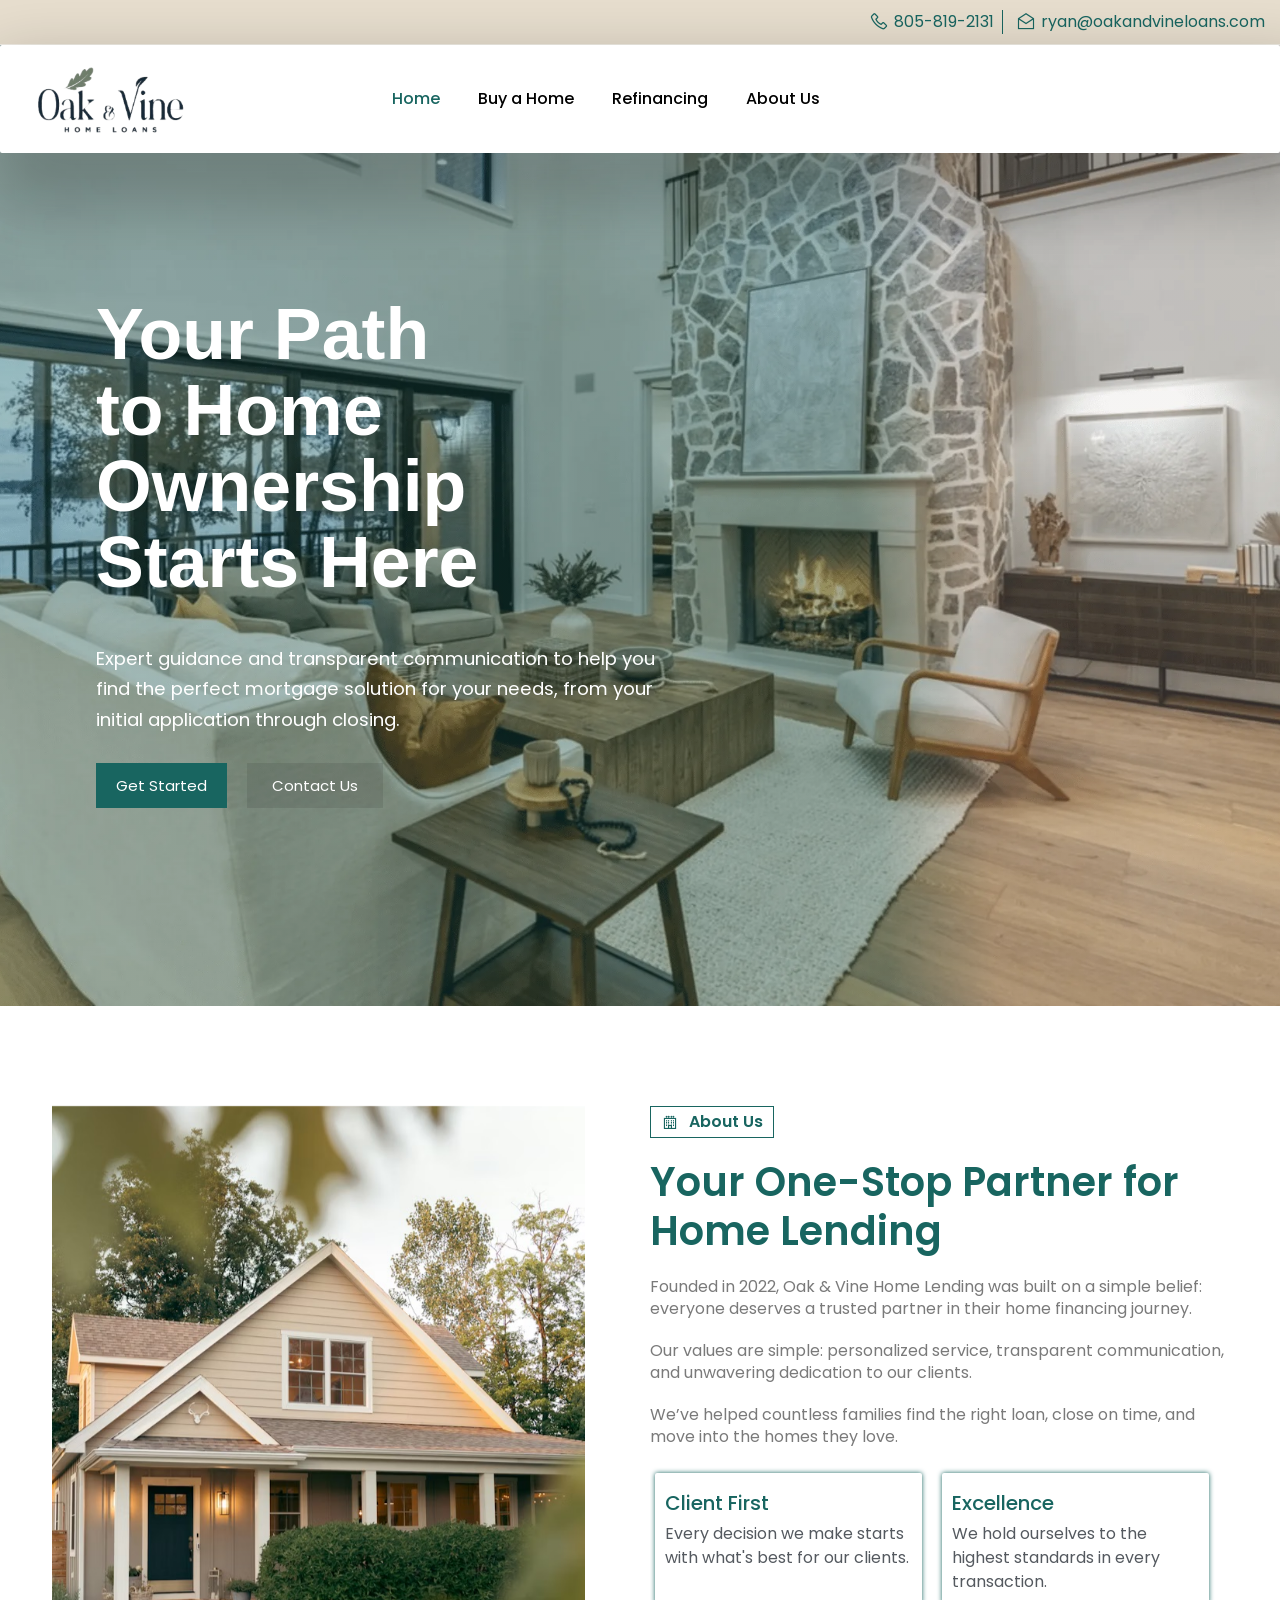
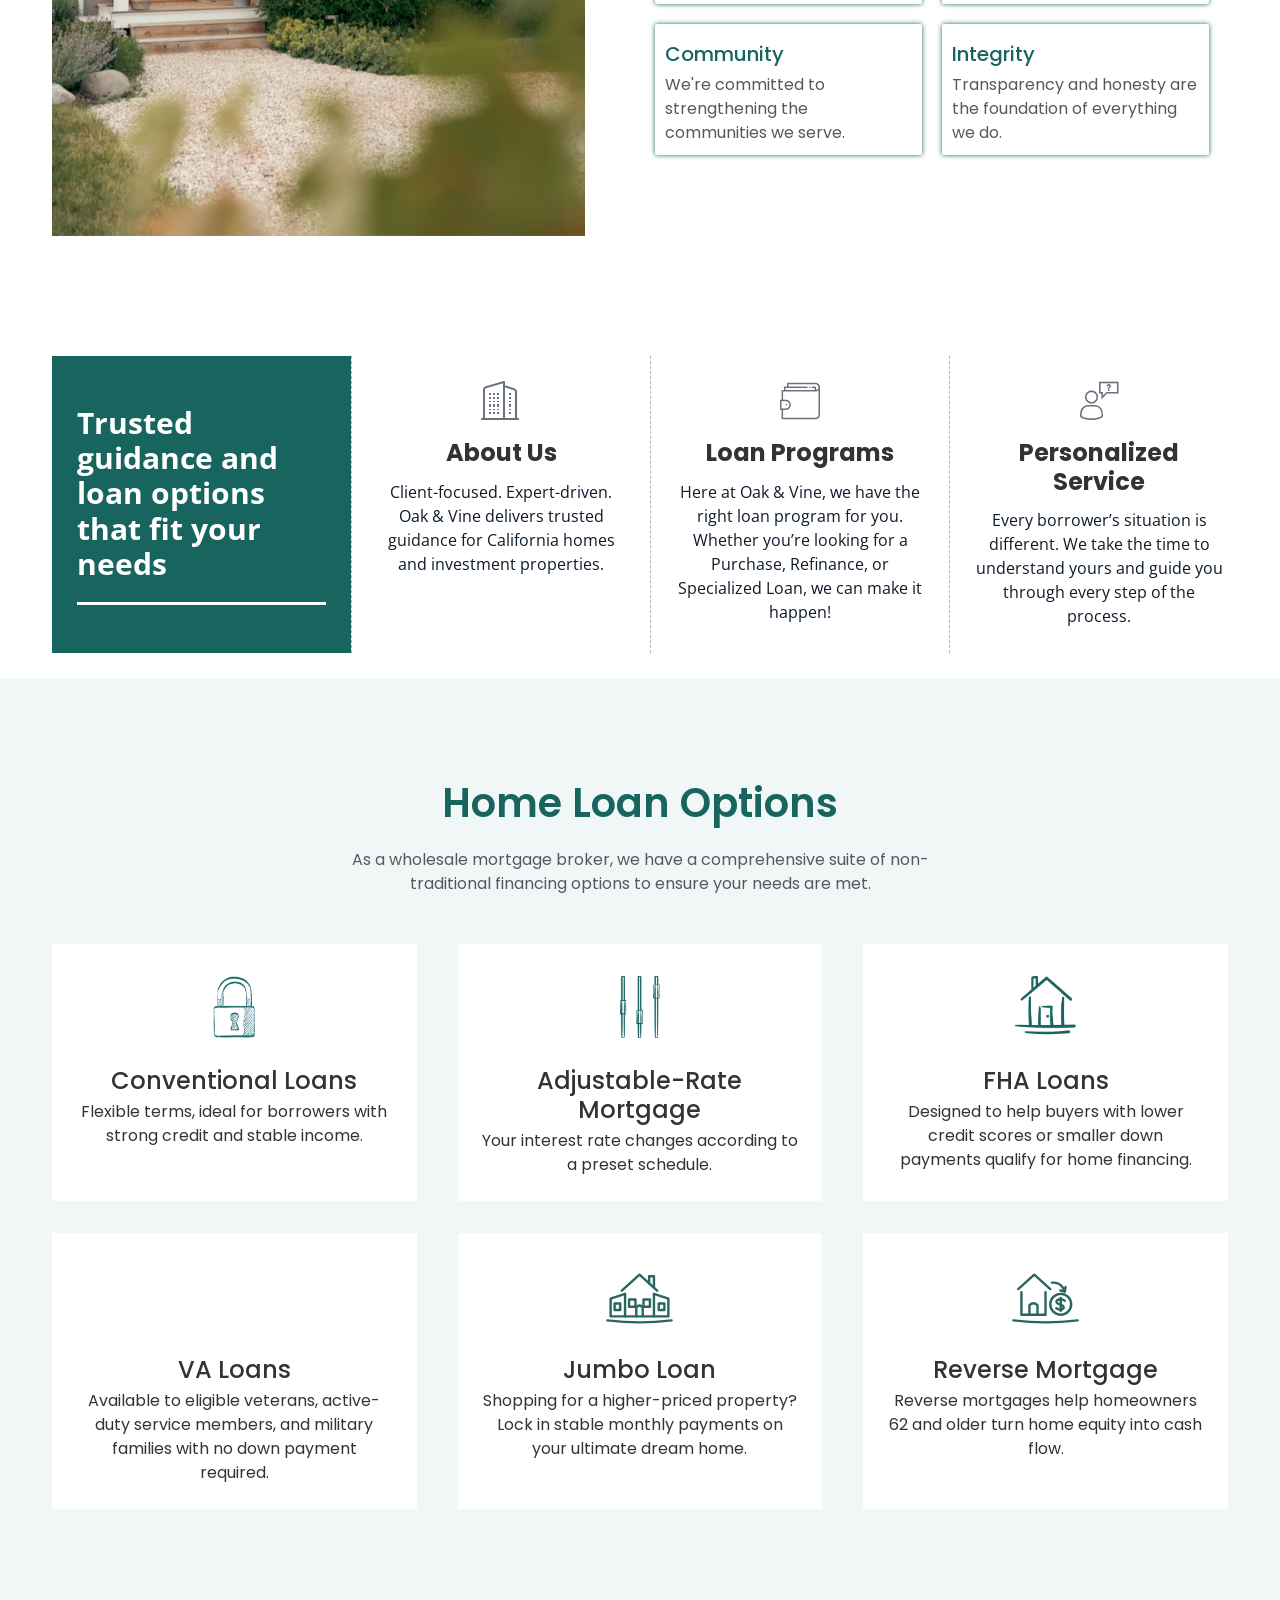
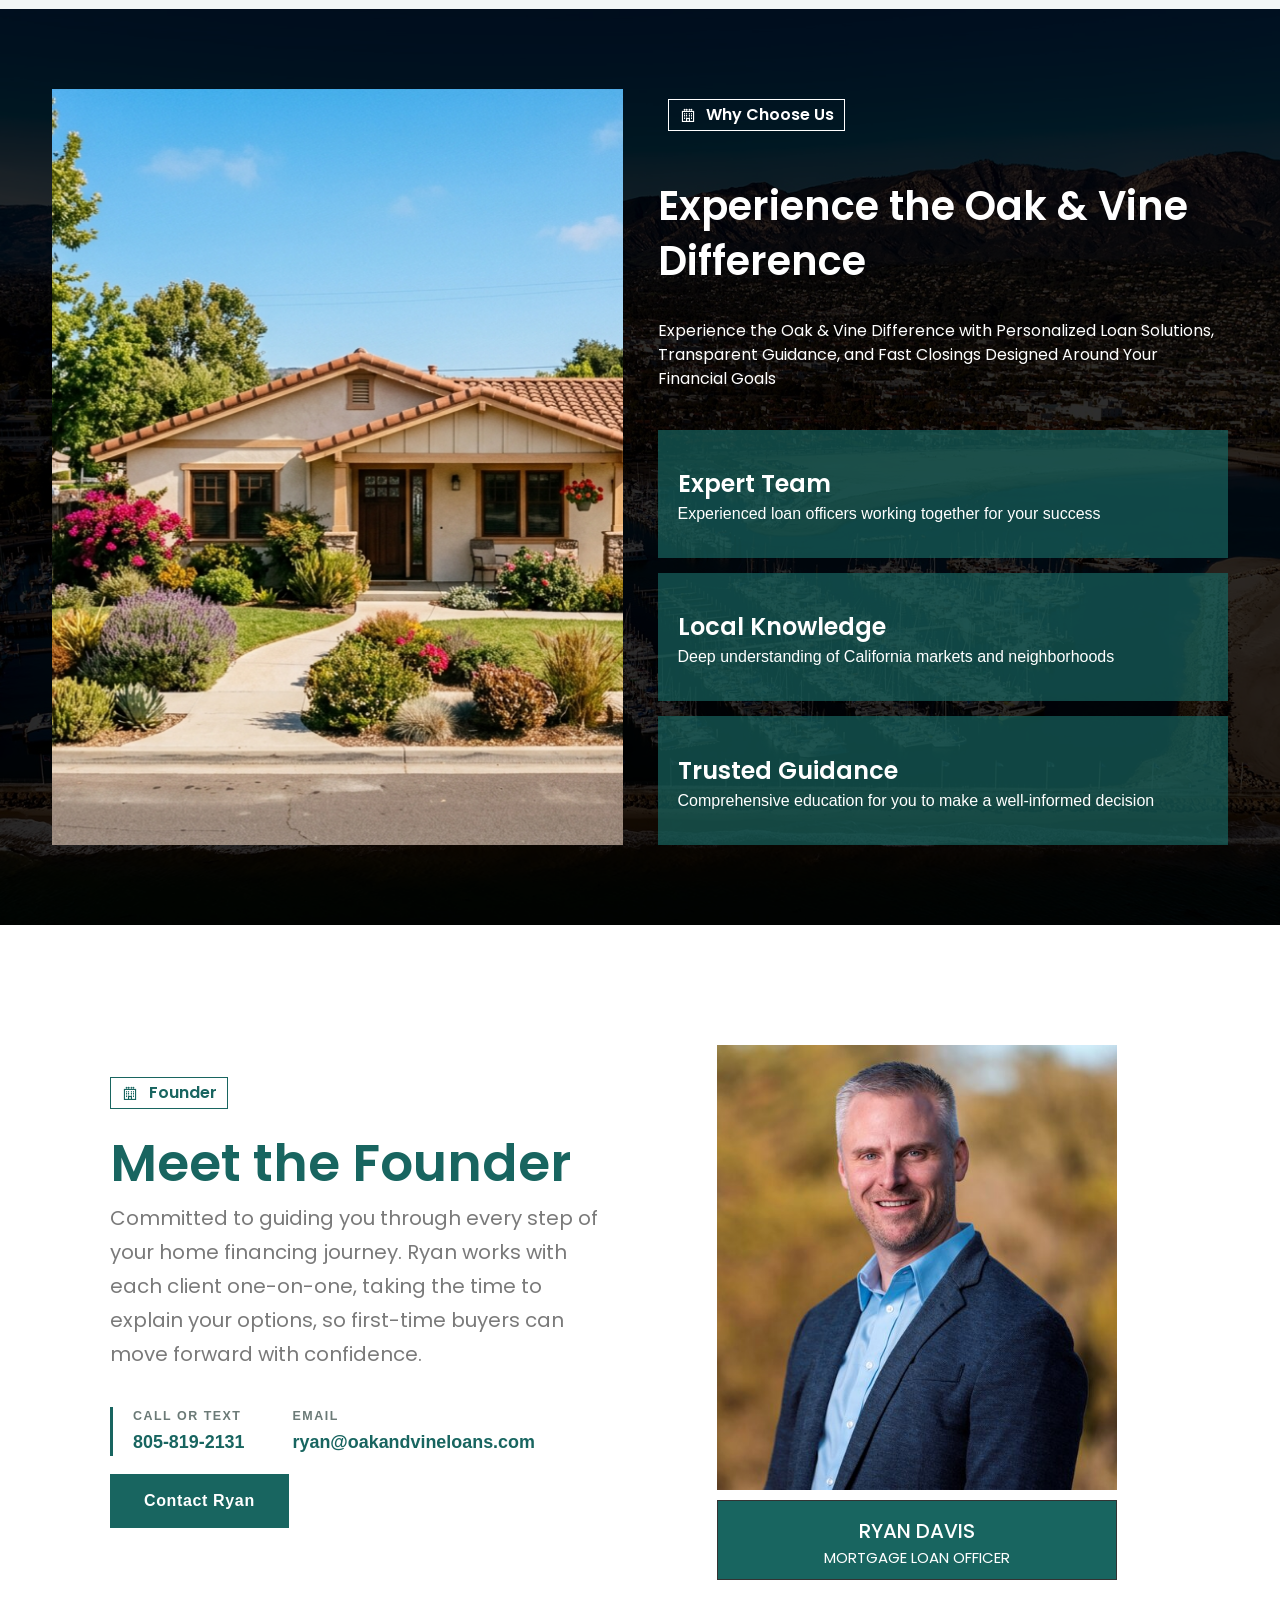
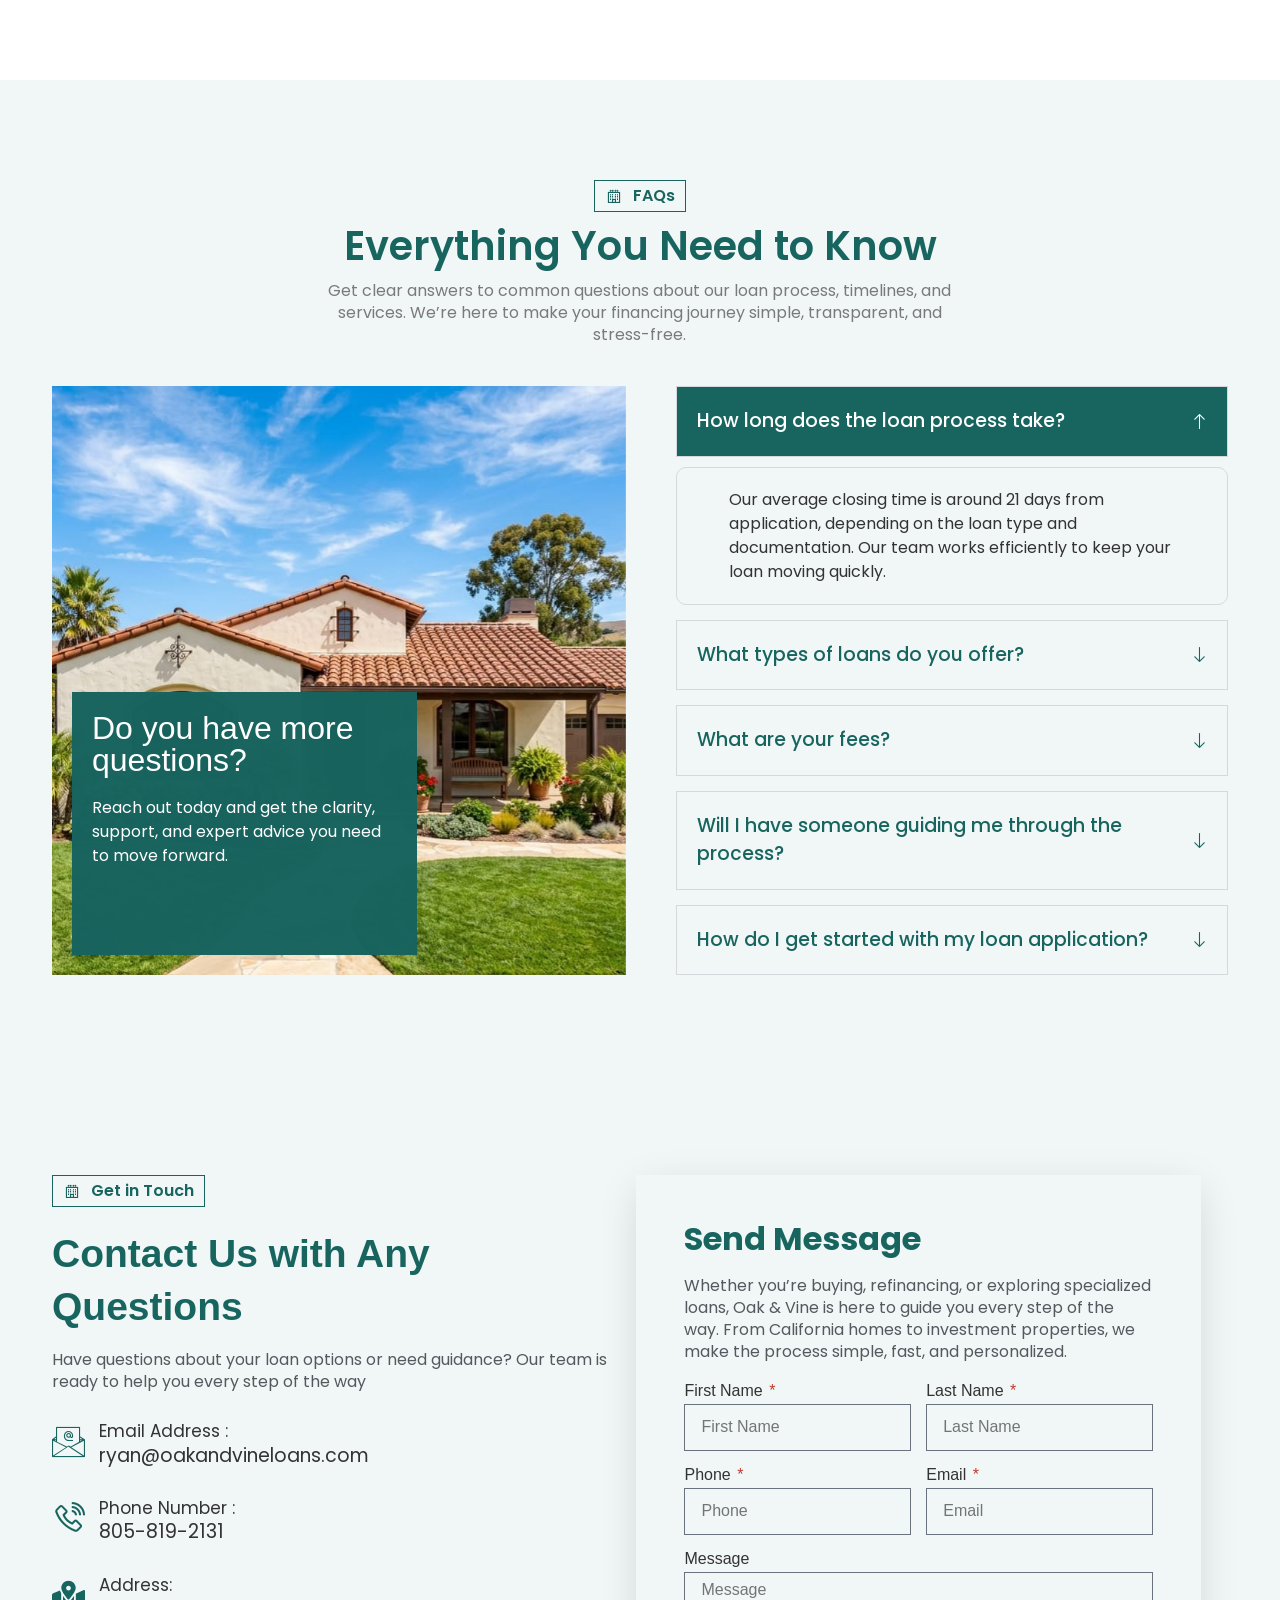
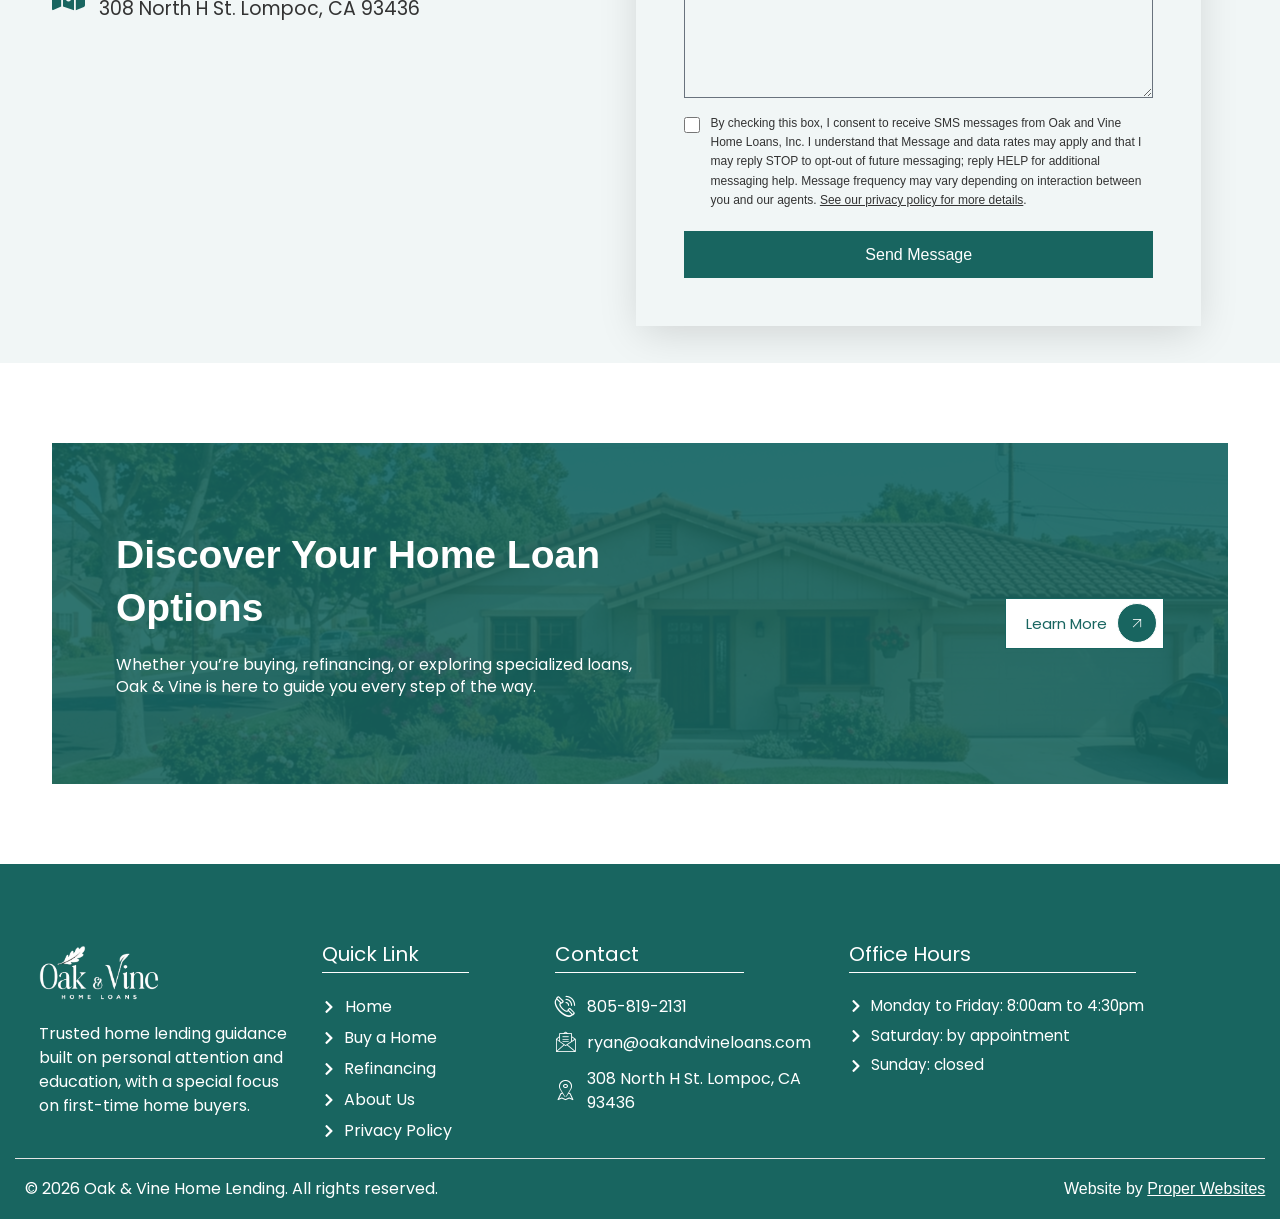
==== commit 2105bcd9: "Update stale CSS comment to match renamed Personalized Service card Co-Authored-By: Claude Fable 5 <" ====
--- a/index.html
+++ b/index.html
@@ -360,7 +360,7 @@
 	}
 }
 
-/* Cards section (About Us / Loan Programs / Requested Documents): tighten the
+/* Cards section (About Us / Loan Programs / Personalized Service): tighten the
    gap to the Home Loan Options section below it */
 /* Why Choose Us on tablet: the heading, paragraph, and first card carry
    fixed negative top margins tuned for desktop line counts; when tablet
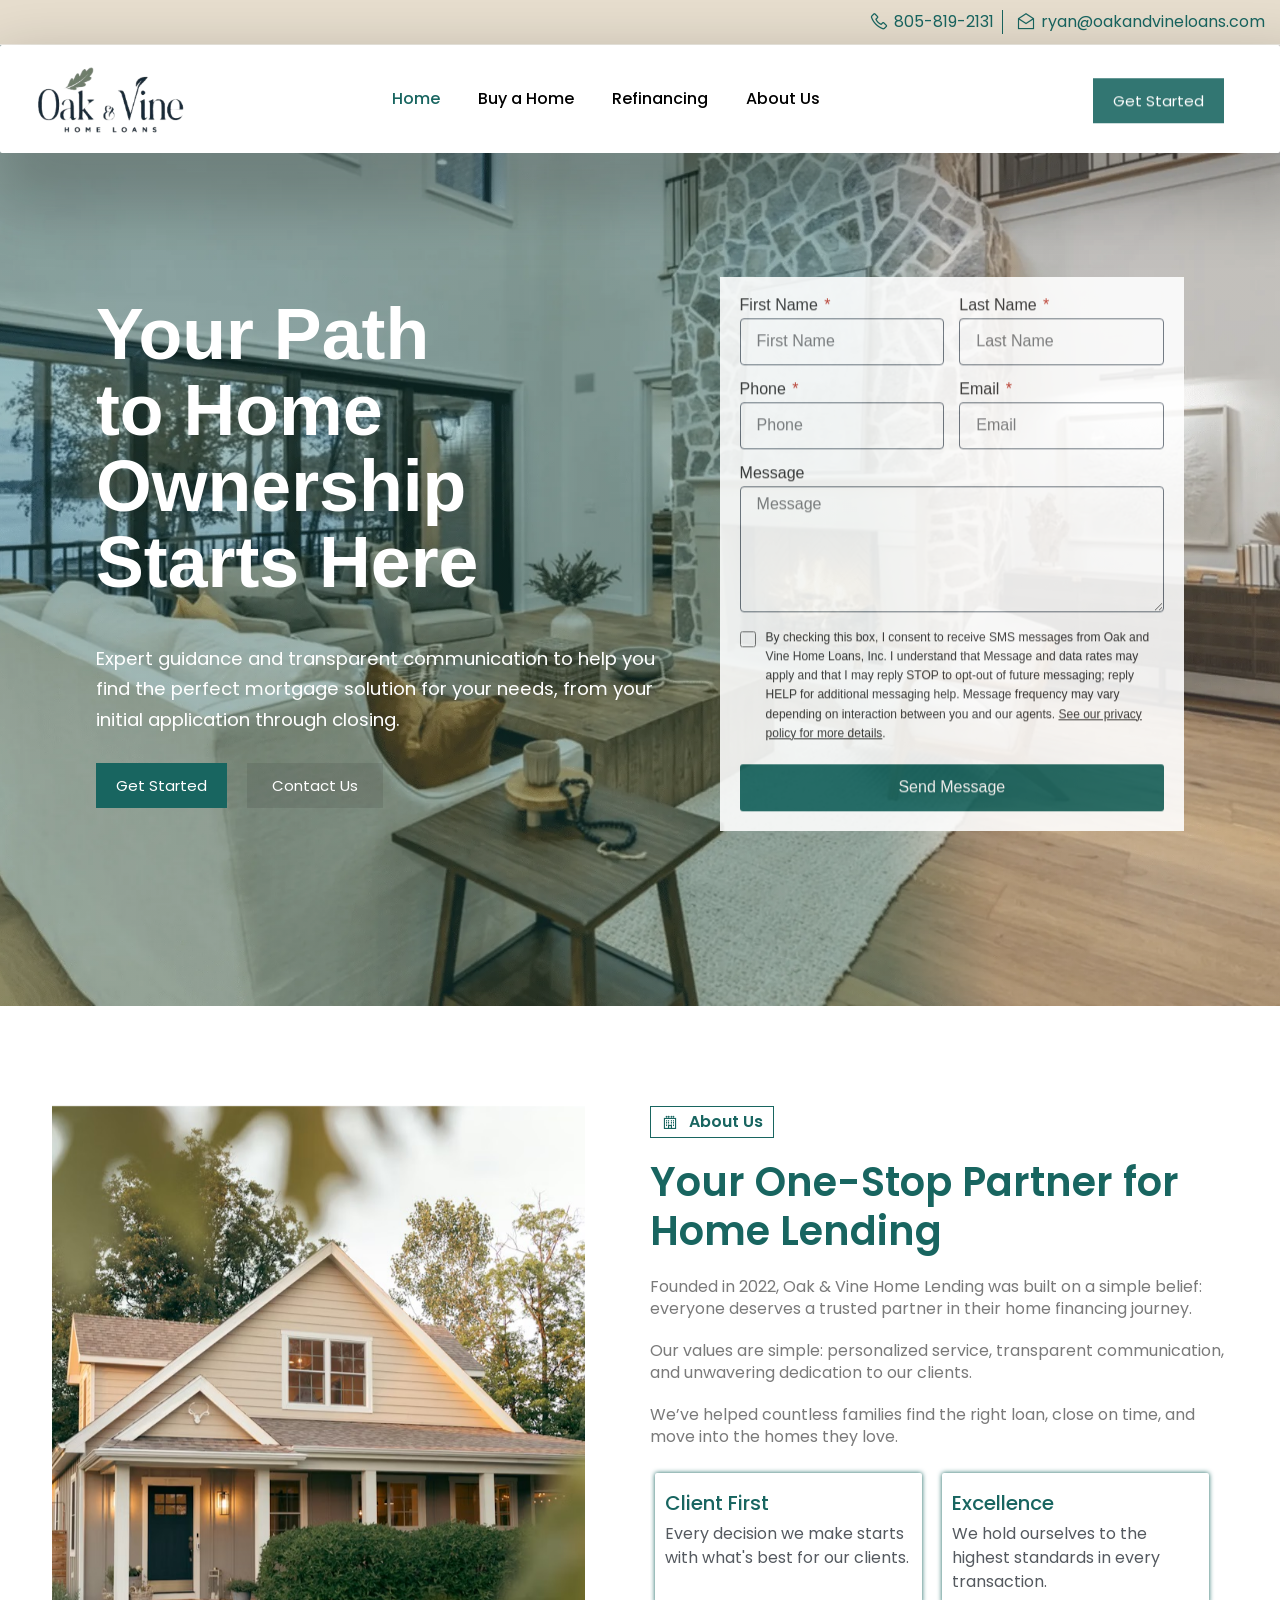
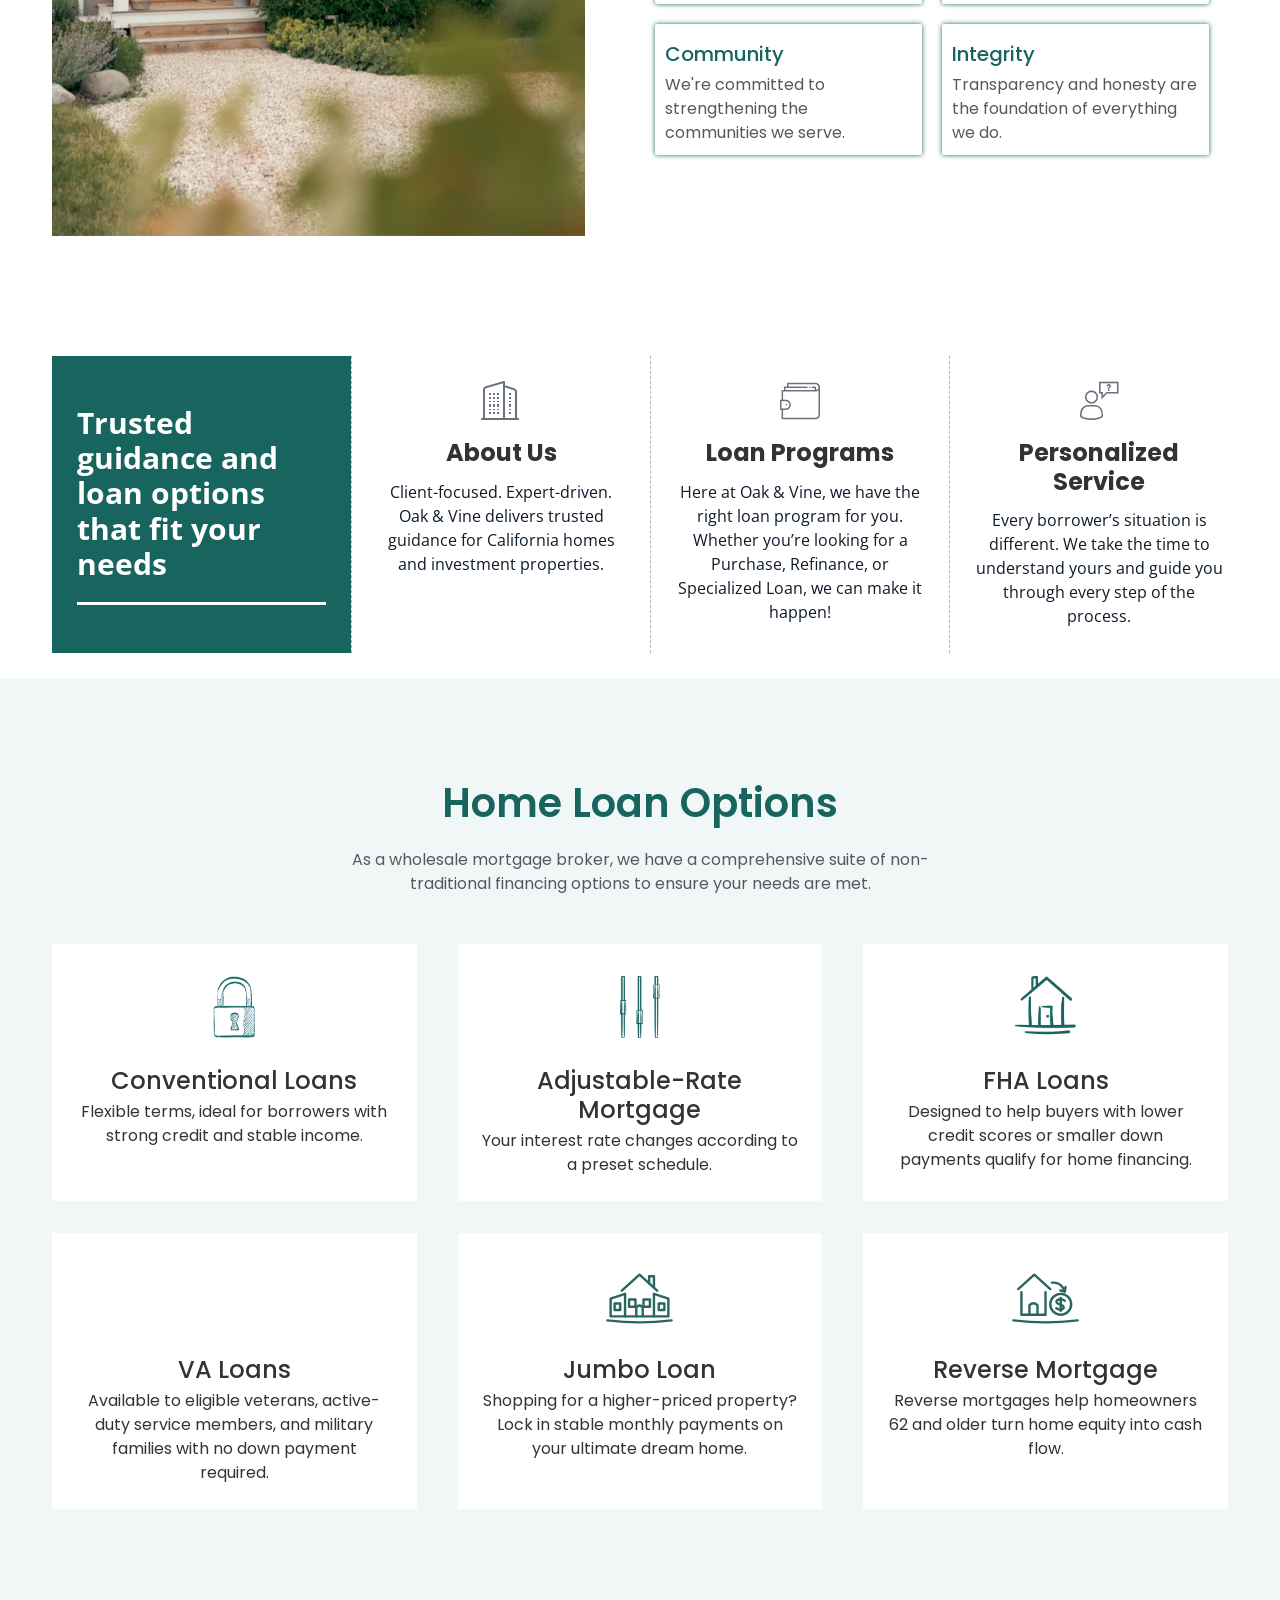
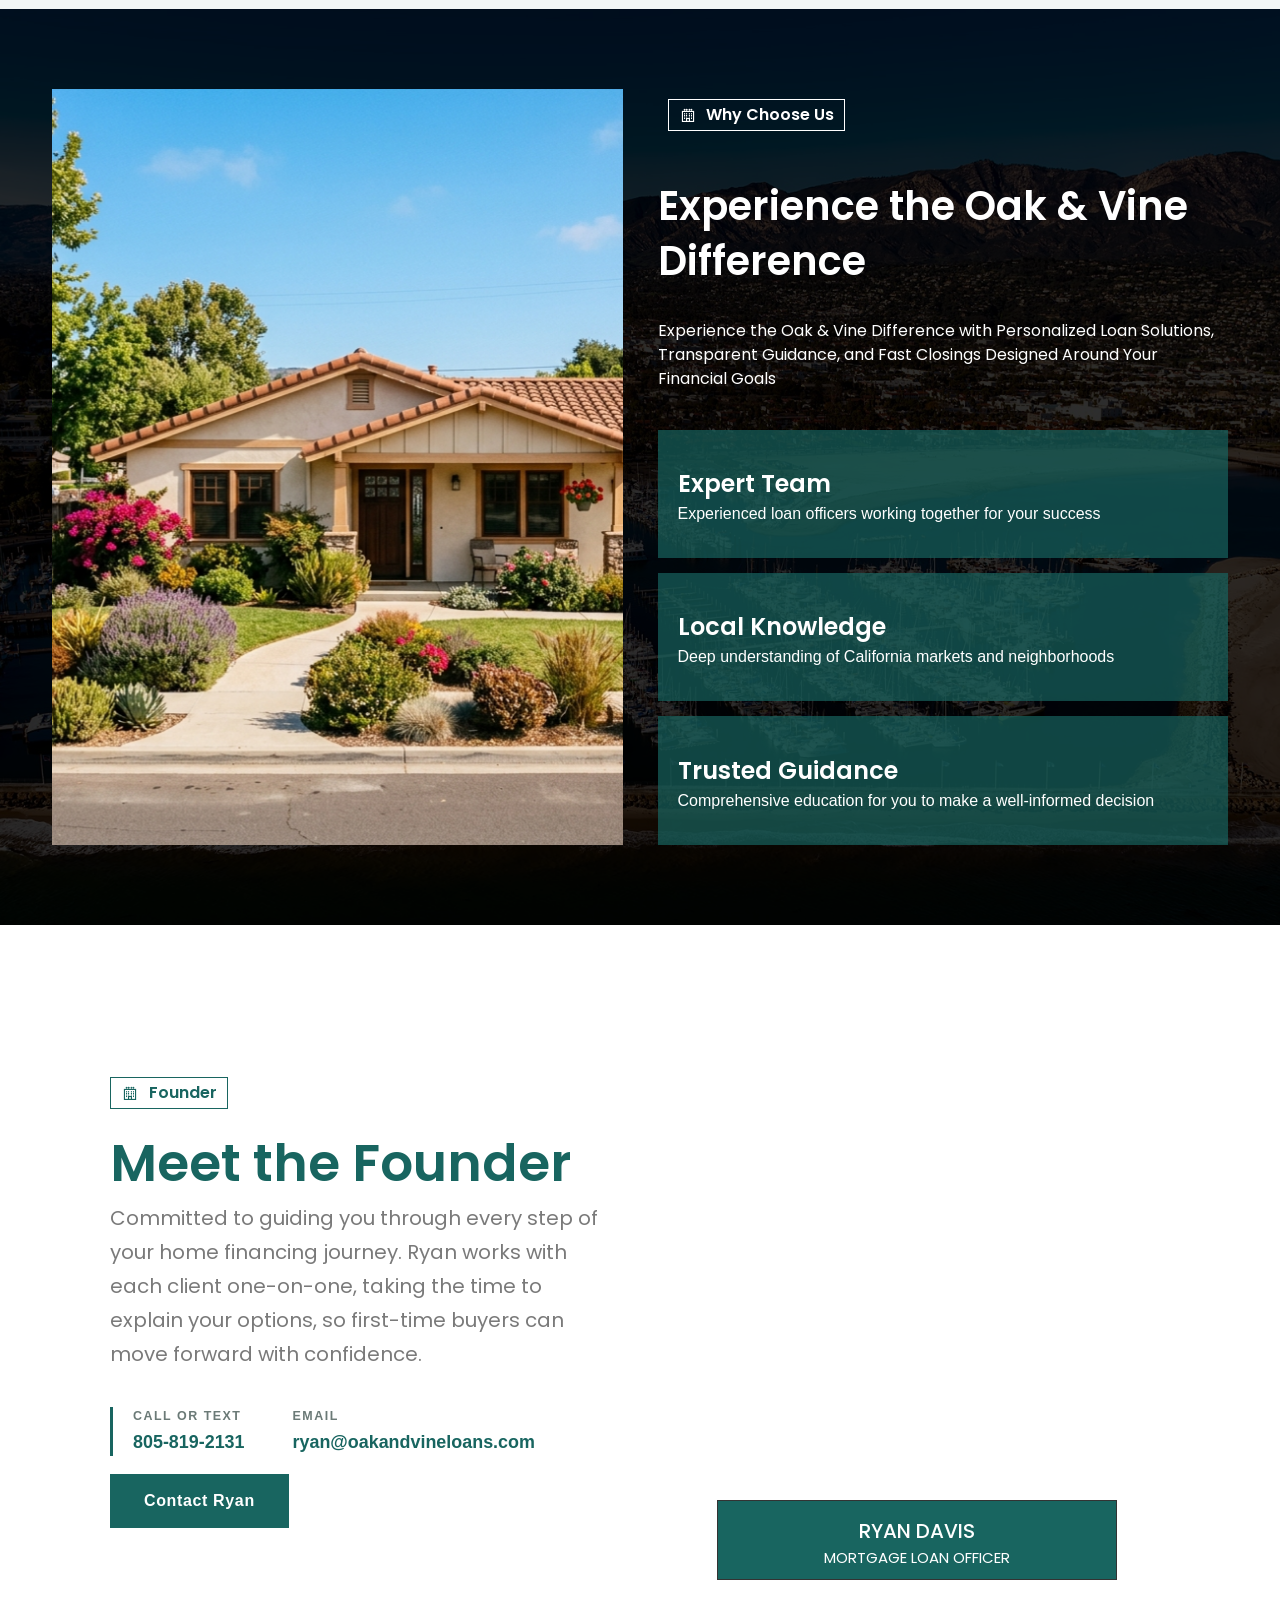
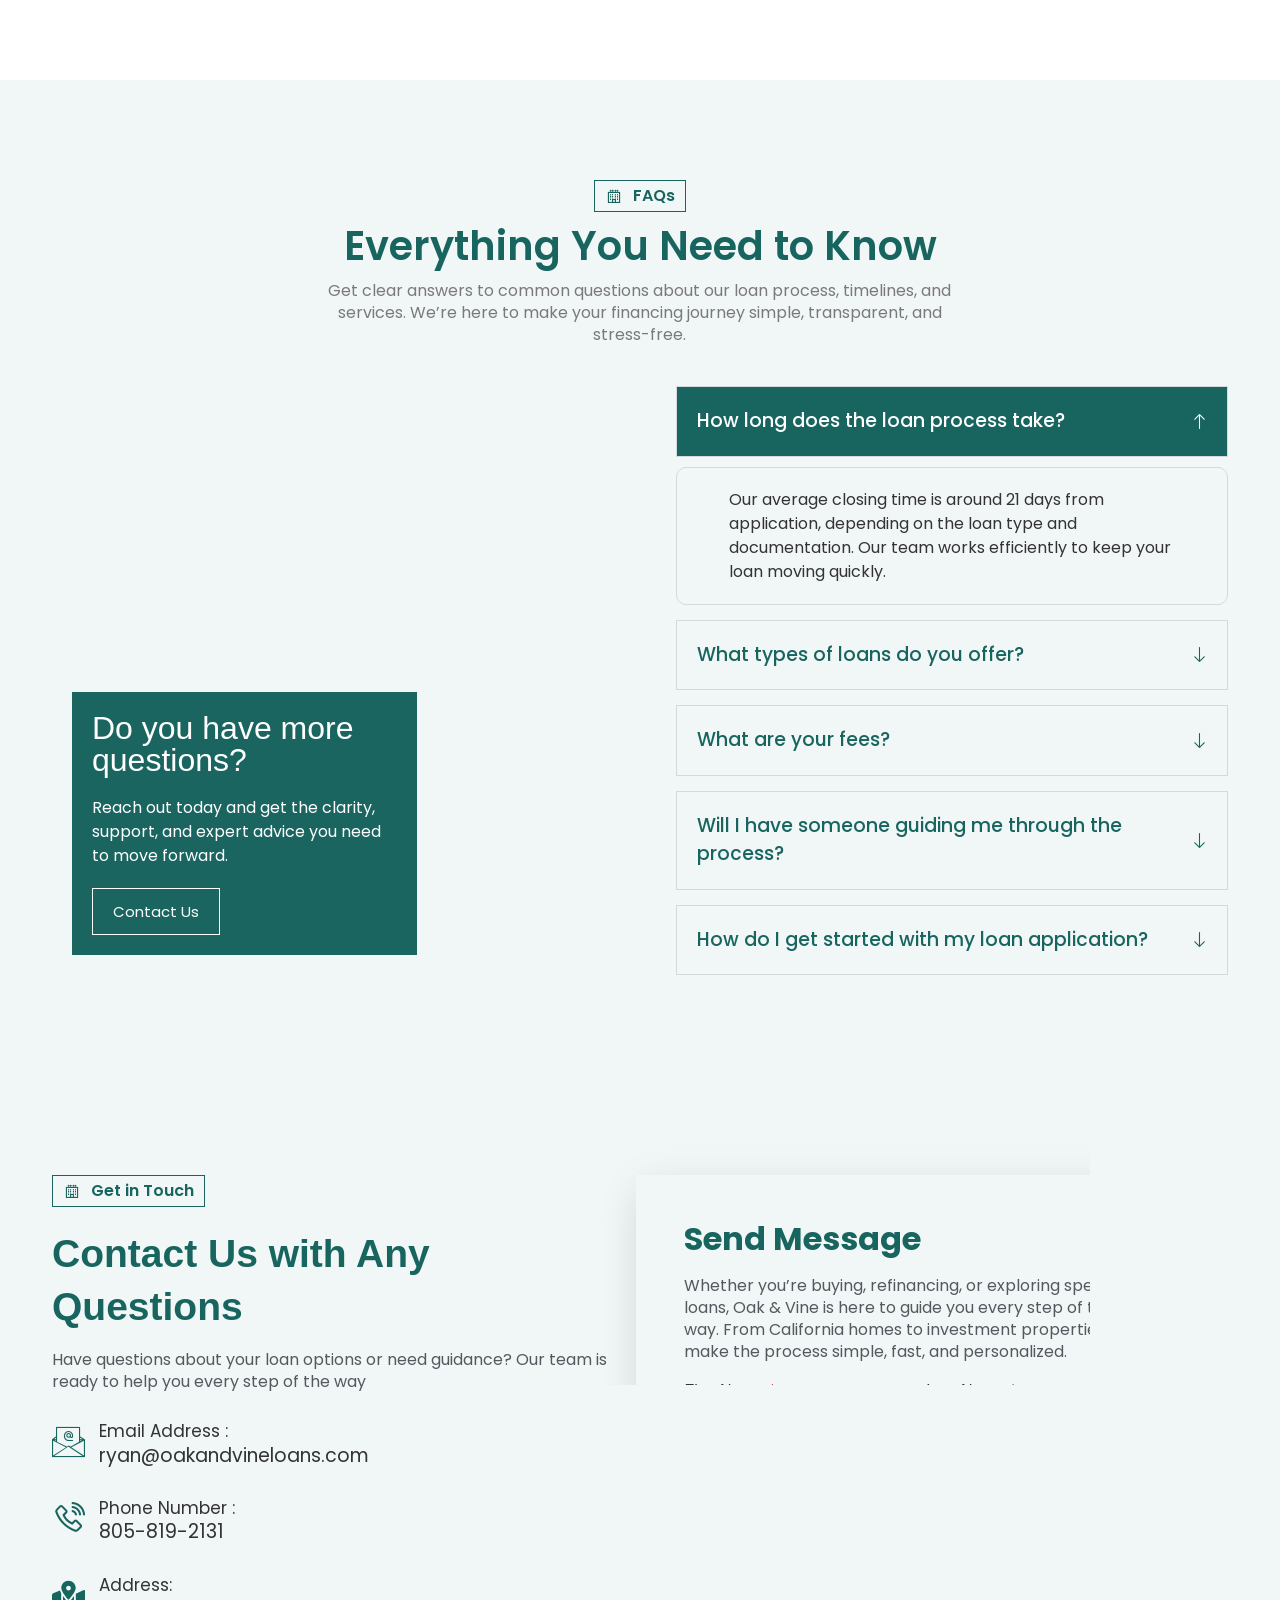
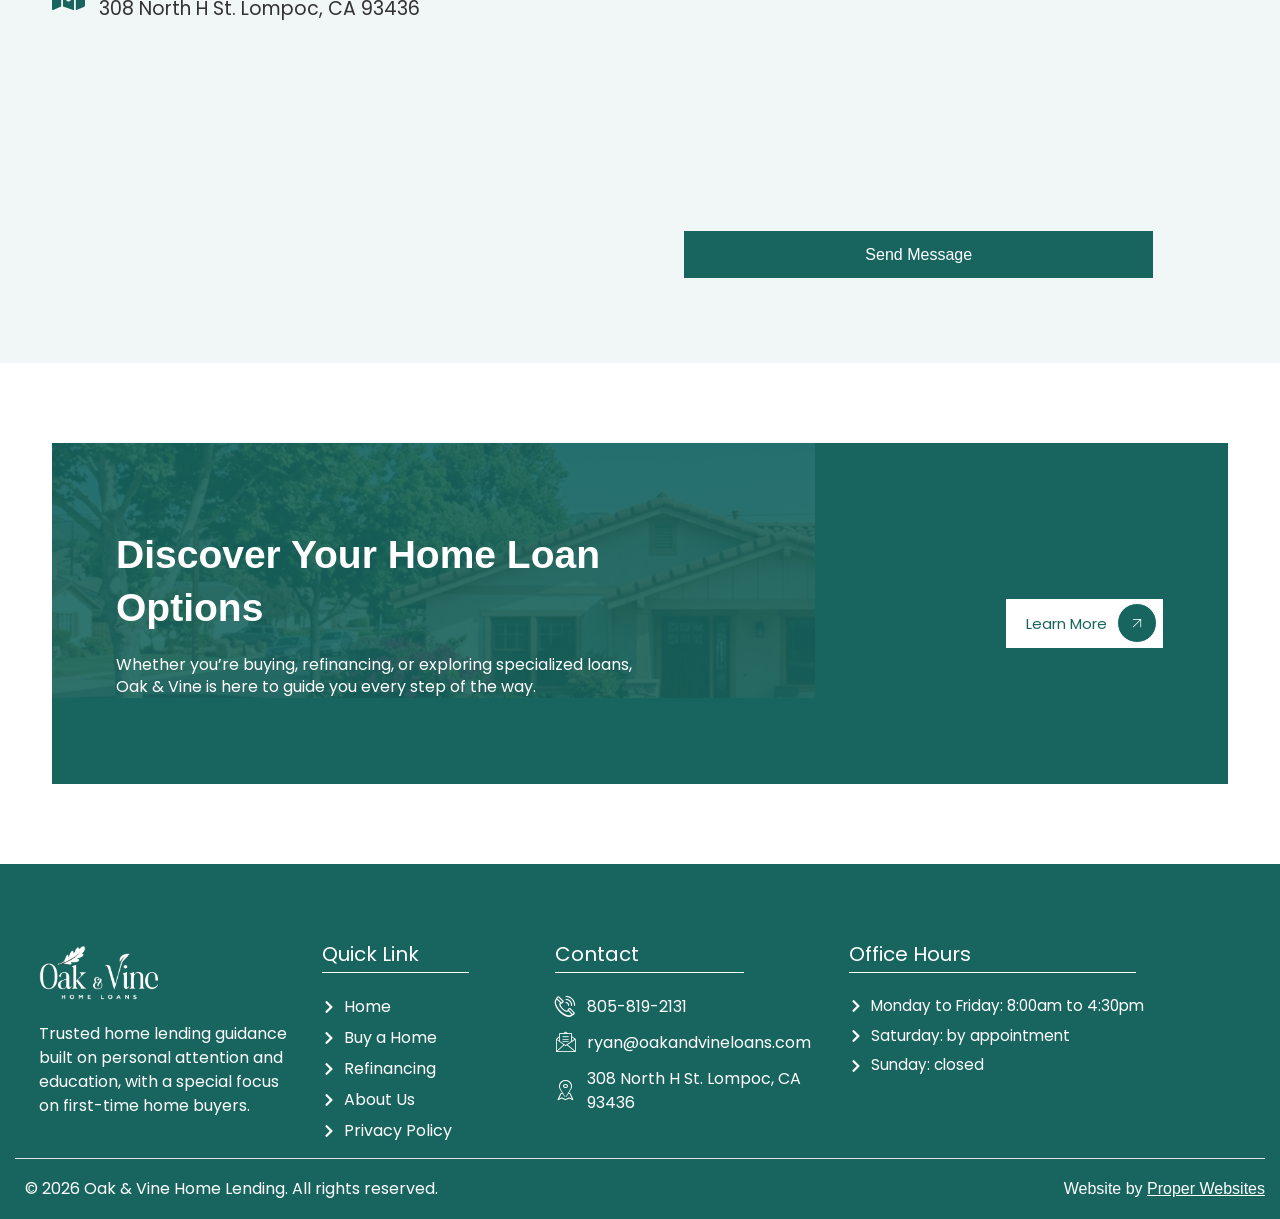
==== commit 7ccbe699: "Trim homepage mobile hero height Co-Authored-By: Claude Fable 5 <noreply@anthropic.com>" ====
--- a/index.html
+++ b/index.html
@@ -269,9 +269,9 @@
 	   hero was 660px and centered), so extra height only grows the photo
 	   area above the content. The lower part of the hero never moves. */
 	.elementor-24 .elementor-element.elementor-element-12ccafdc{
-		--min-height: clamp(640px, 96vh, 820px);
+		--min-height: clamp(560px, 84vh, 720px);
 		--justify-content: flex-end;
-		--padding-bottom: 72px;
+		--padding-bottom: 64px;
 	}
 	.elementor-24 .elementor-element.elementor-element-28ddb1a .elementor-heading-title{
 		font-size: clamp(2.85rem, 12vw, 3.1rem);
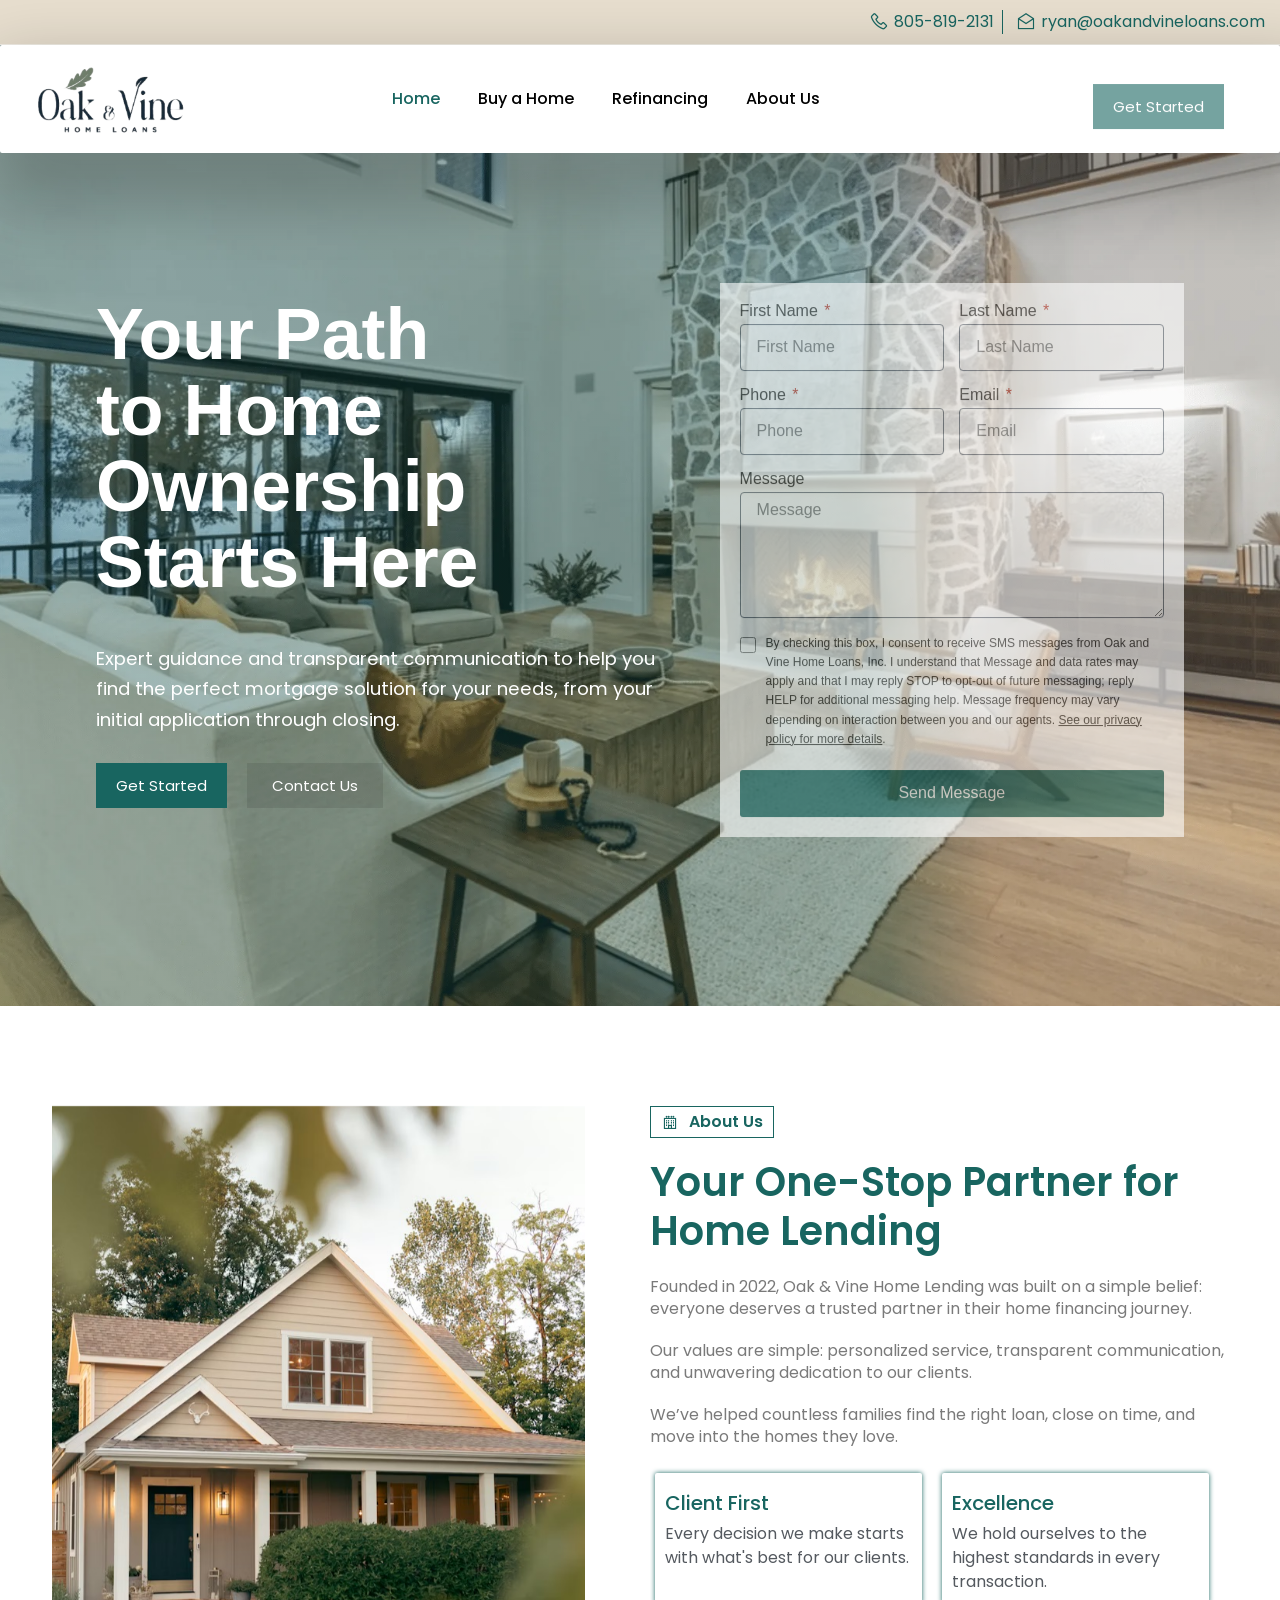
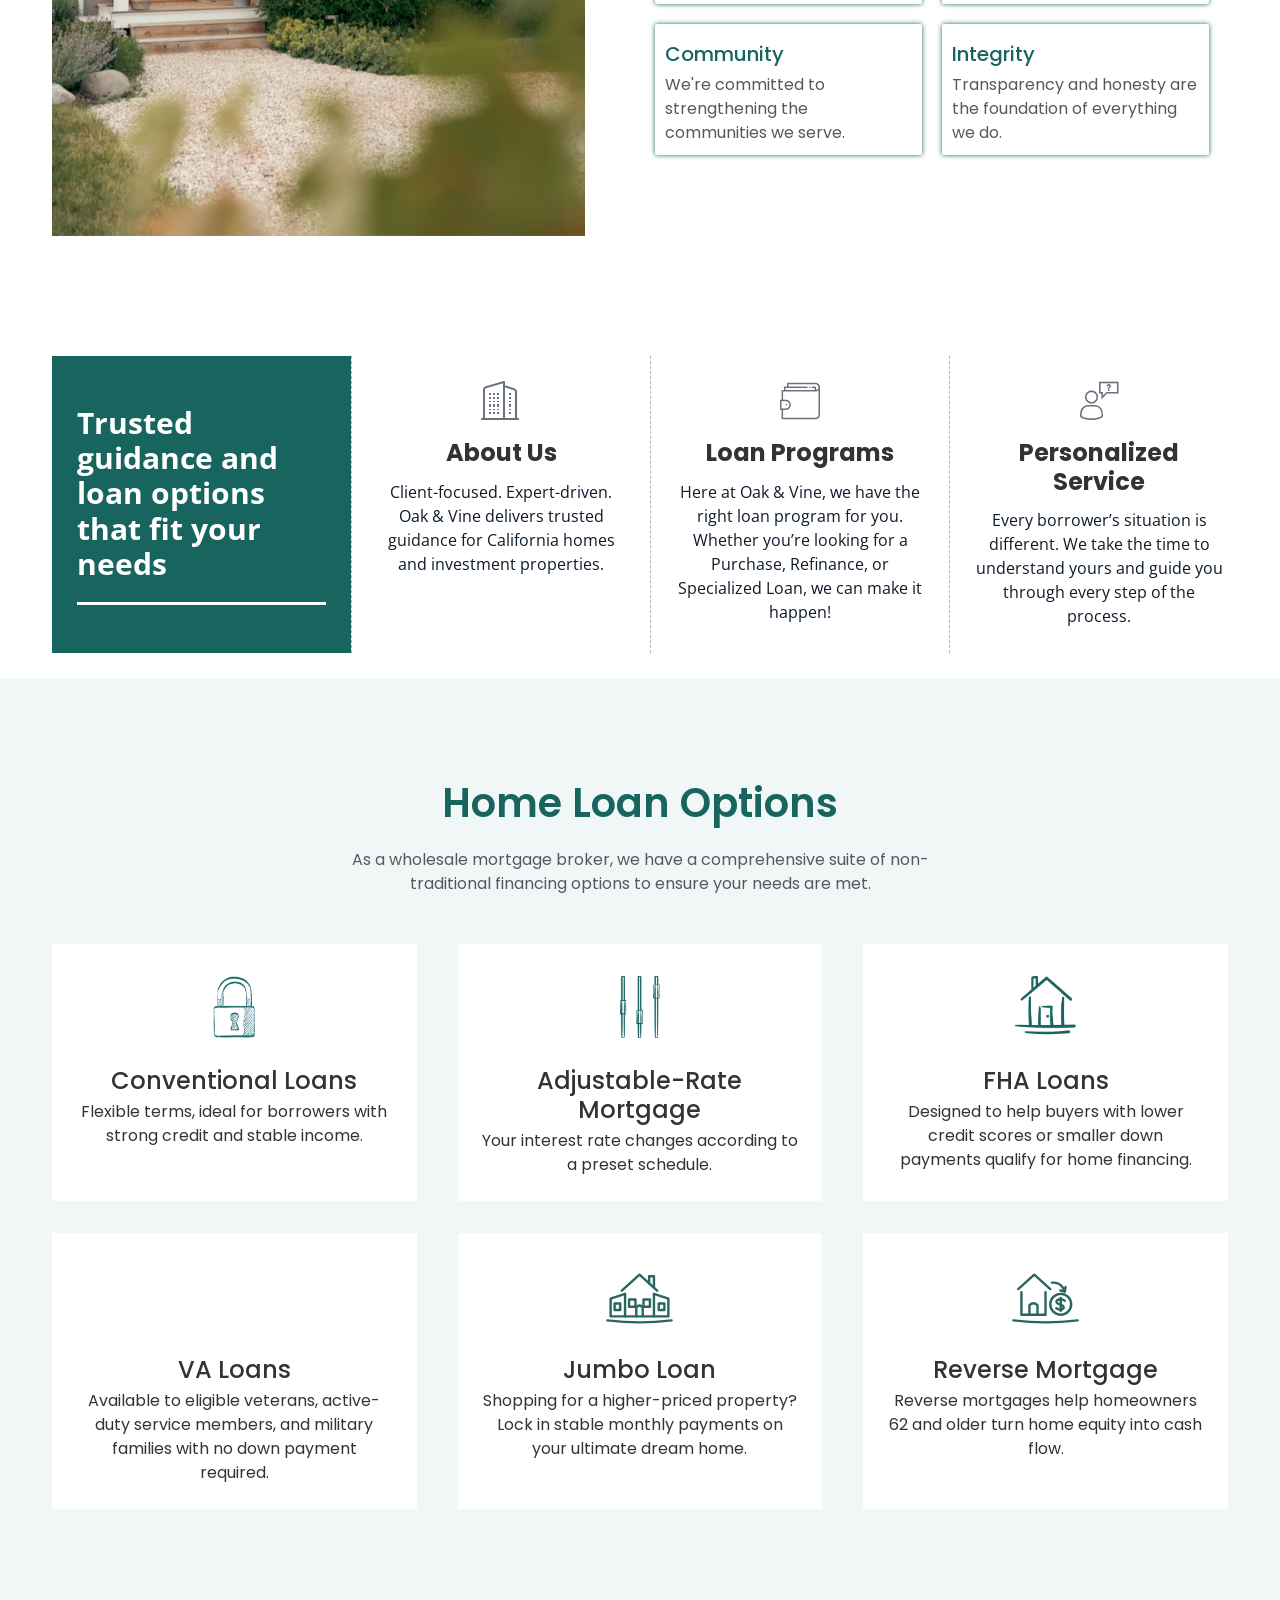
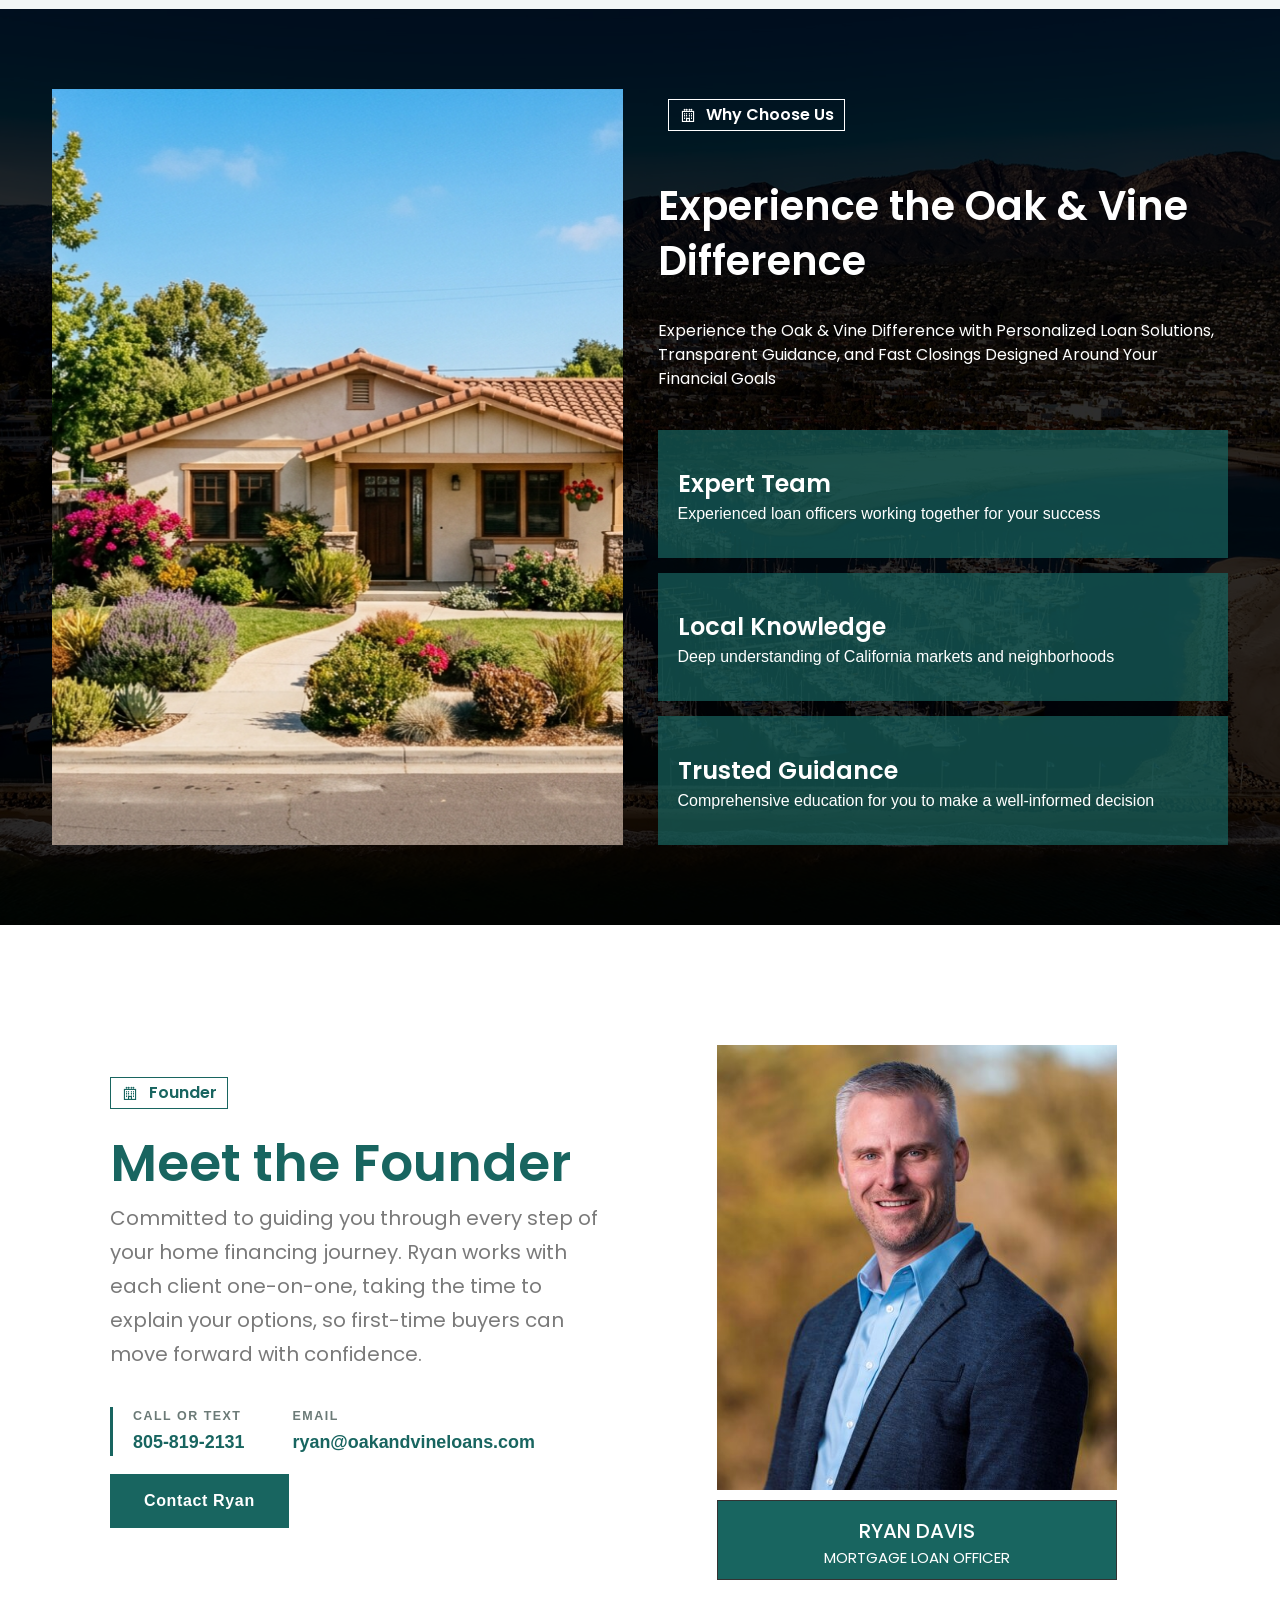
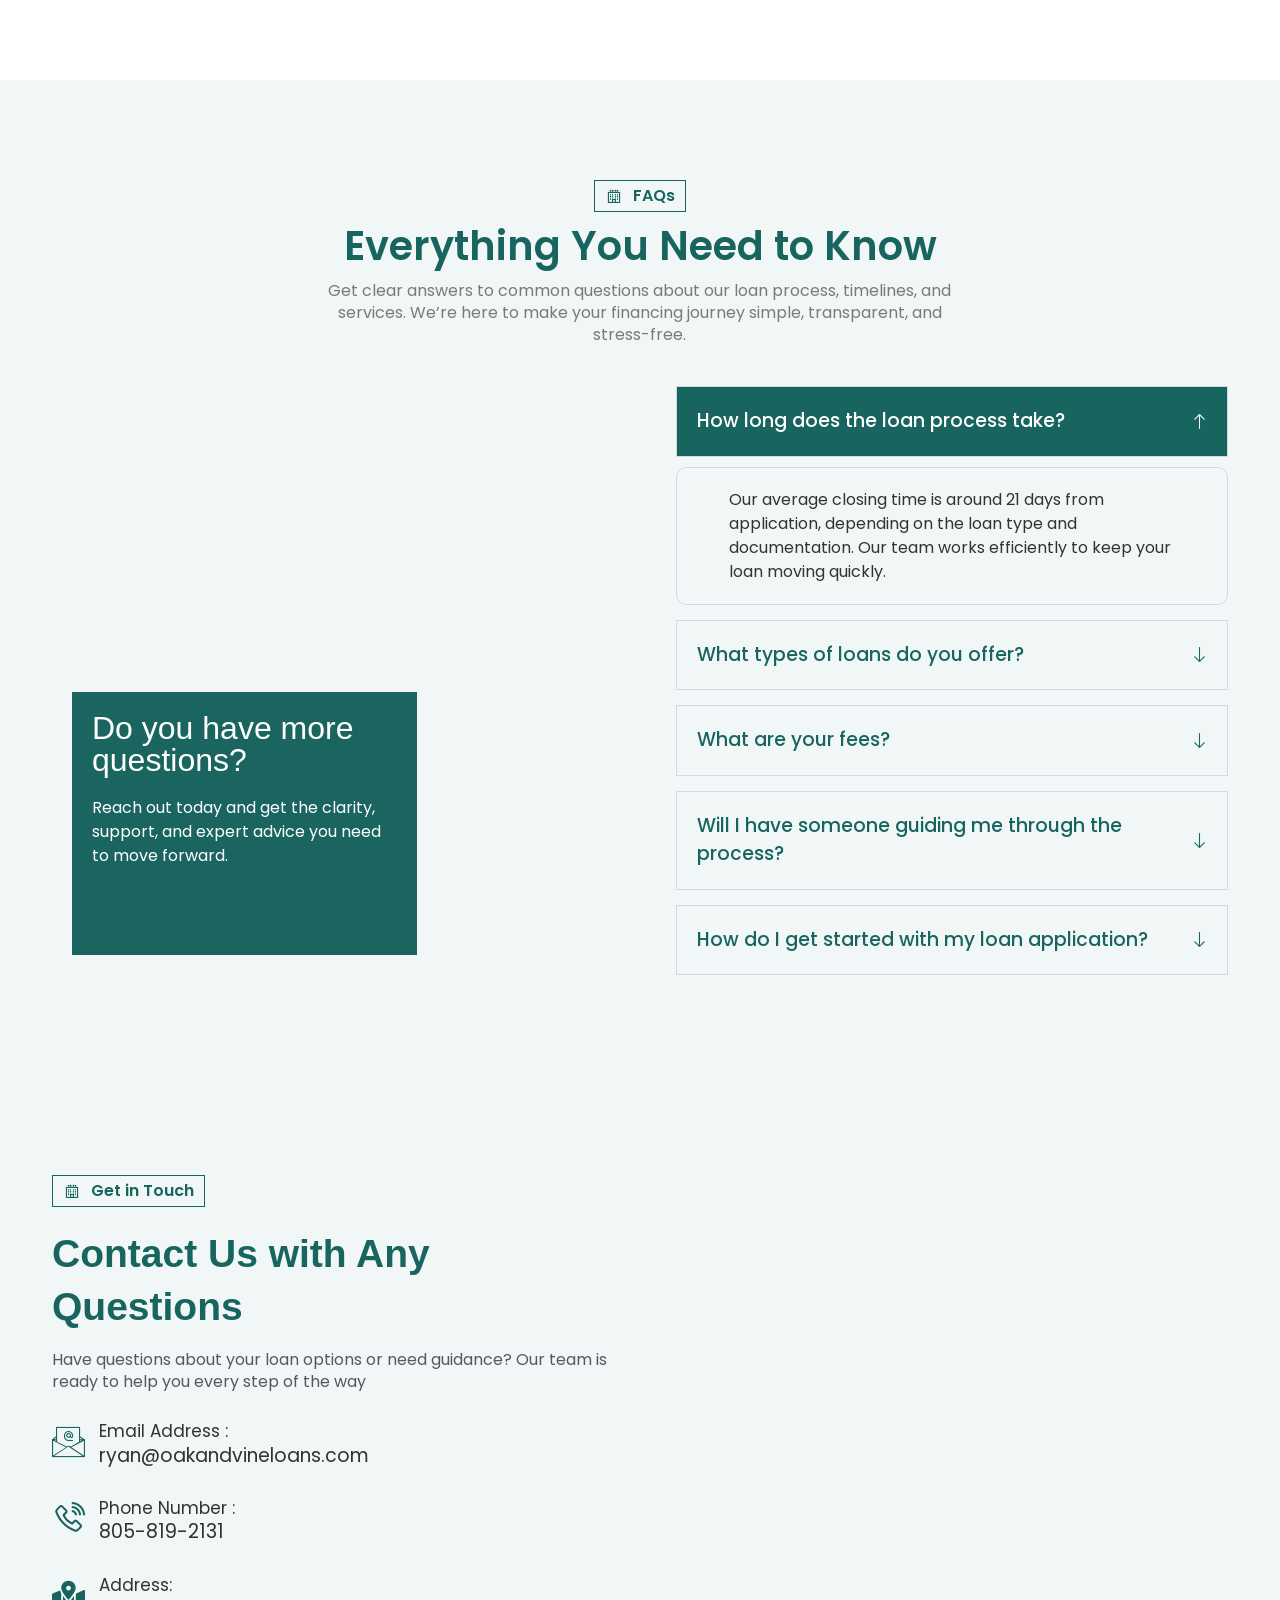
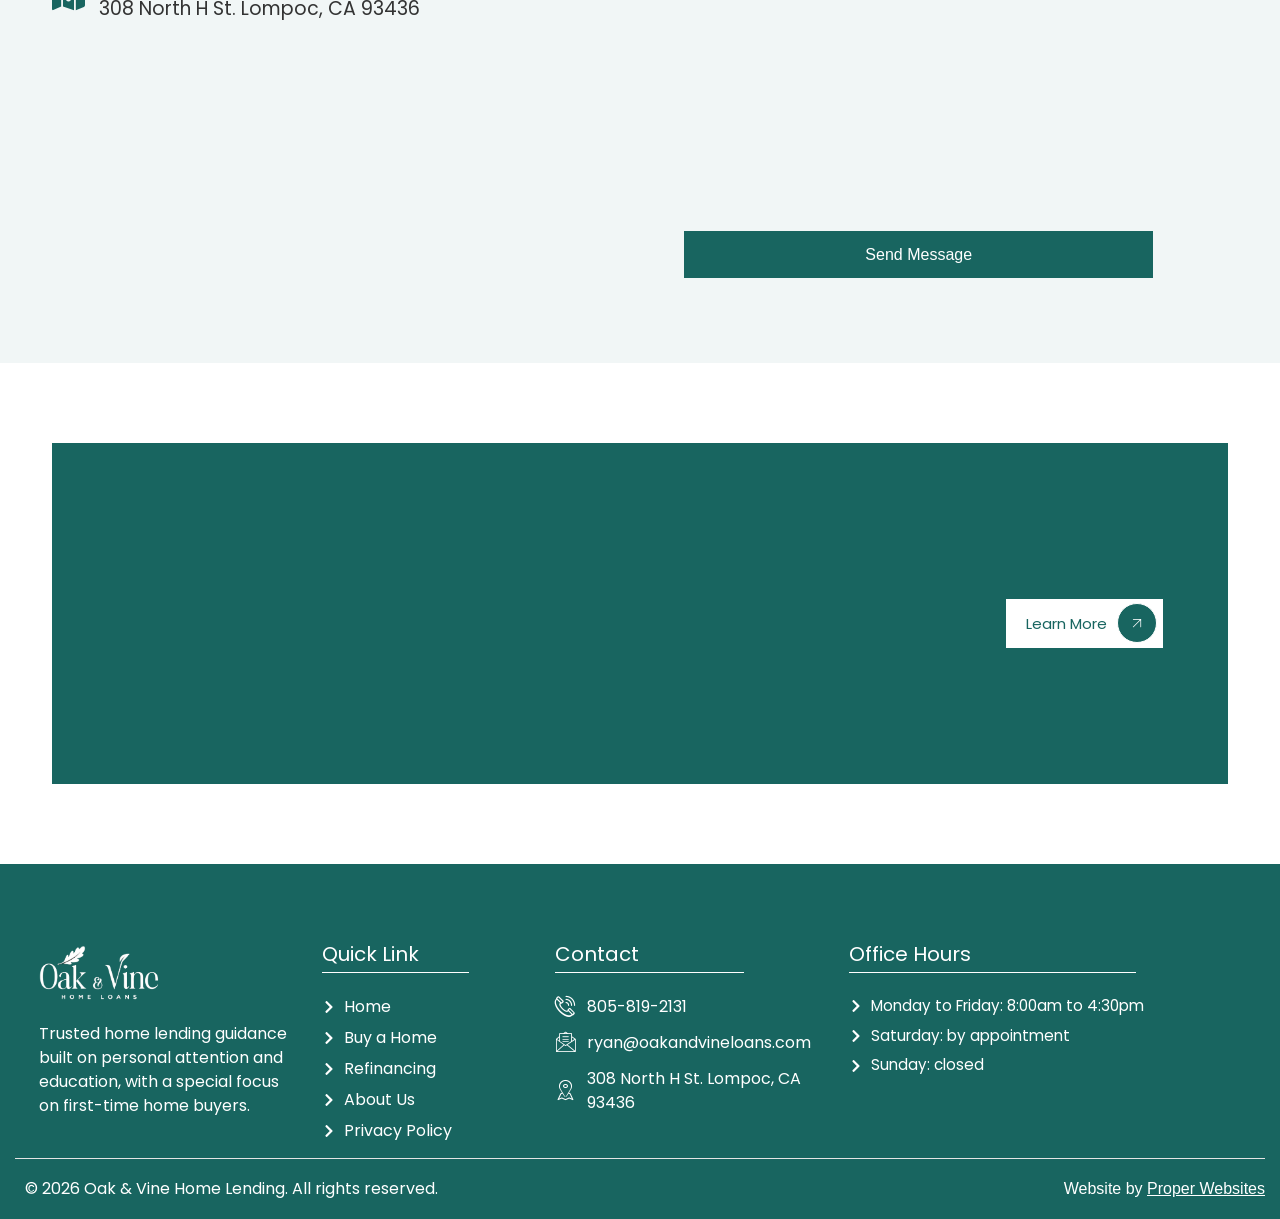
==== commit fb834c40: "Replace favicon with the leaf mark alone The old WP site icon was a crop of the wide logo, illegible" ====
--- a/index.html
+++ b/index.html
@@ -116,10 +116,10 @@
 					}
 				}
 			</style>
-			<link rel="icon" href="/wp-content/uploads/2026/03/cropped-SY-5YuUSKSrFpZT95lqwi-1-e1774116639994-32x32.png" sizes="32x32" />
-<link rel="icon" href="/wp-content/uploads/2026/03/cropped-SY-5YuUSKSrFpZT95lqwi-1-e1774116639994-192x192.png" sizes="192x192" />
-<link rel="apple-touch-icon" href="/wp-content/uploads/2026/03/cropped-SY-5YuUSKSrFpZT95lqwi-1-e1774116639994-180x180.png" />
-<meta name="msapplication-TileImage" content="/wp-content/uploads/2026/03/cropped-SY-5YuUSKSrFpZT95lqwi-1-e1774116639994-270x270.png" />
+			<link rel="icon" href="/favicon-32.png" sizes="32x32" />
+<link rel="icon" href="/favicon-192.png" sizes="192x192" />
+<link rel="apple-touch-icon" href="/apple-touch-icon.png" />
+<meta name="msapplication-TileImage" content="/favicon-192.png" />
 <style id="proper-local-fonts">
 /* Icon fonts served locally: the live server's font files have no CORS headers,
    so browsers refuse them when this copy runs from file:// (icons showed as
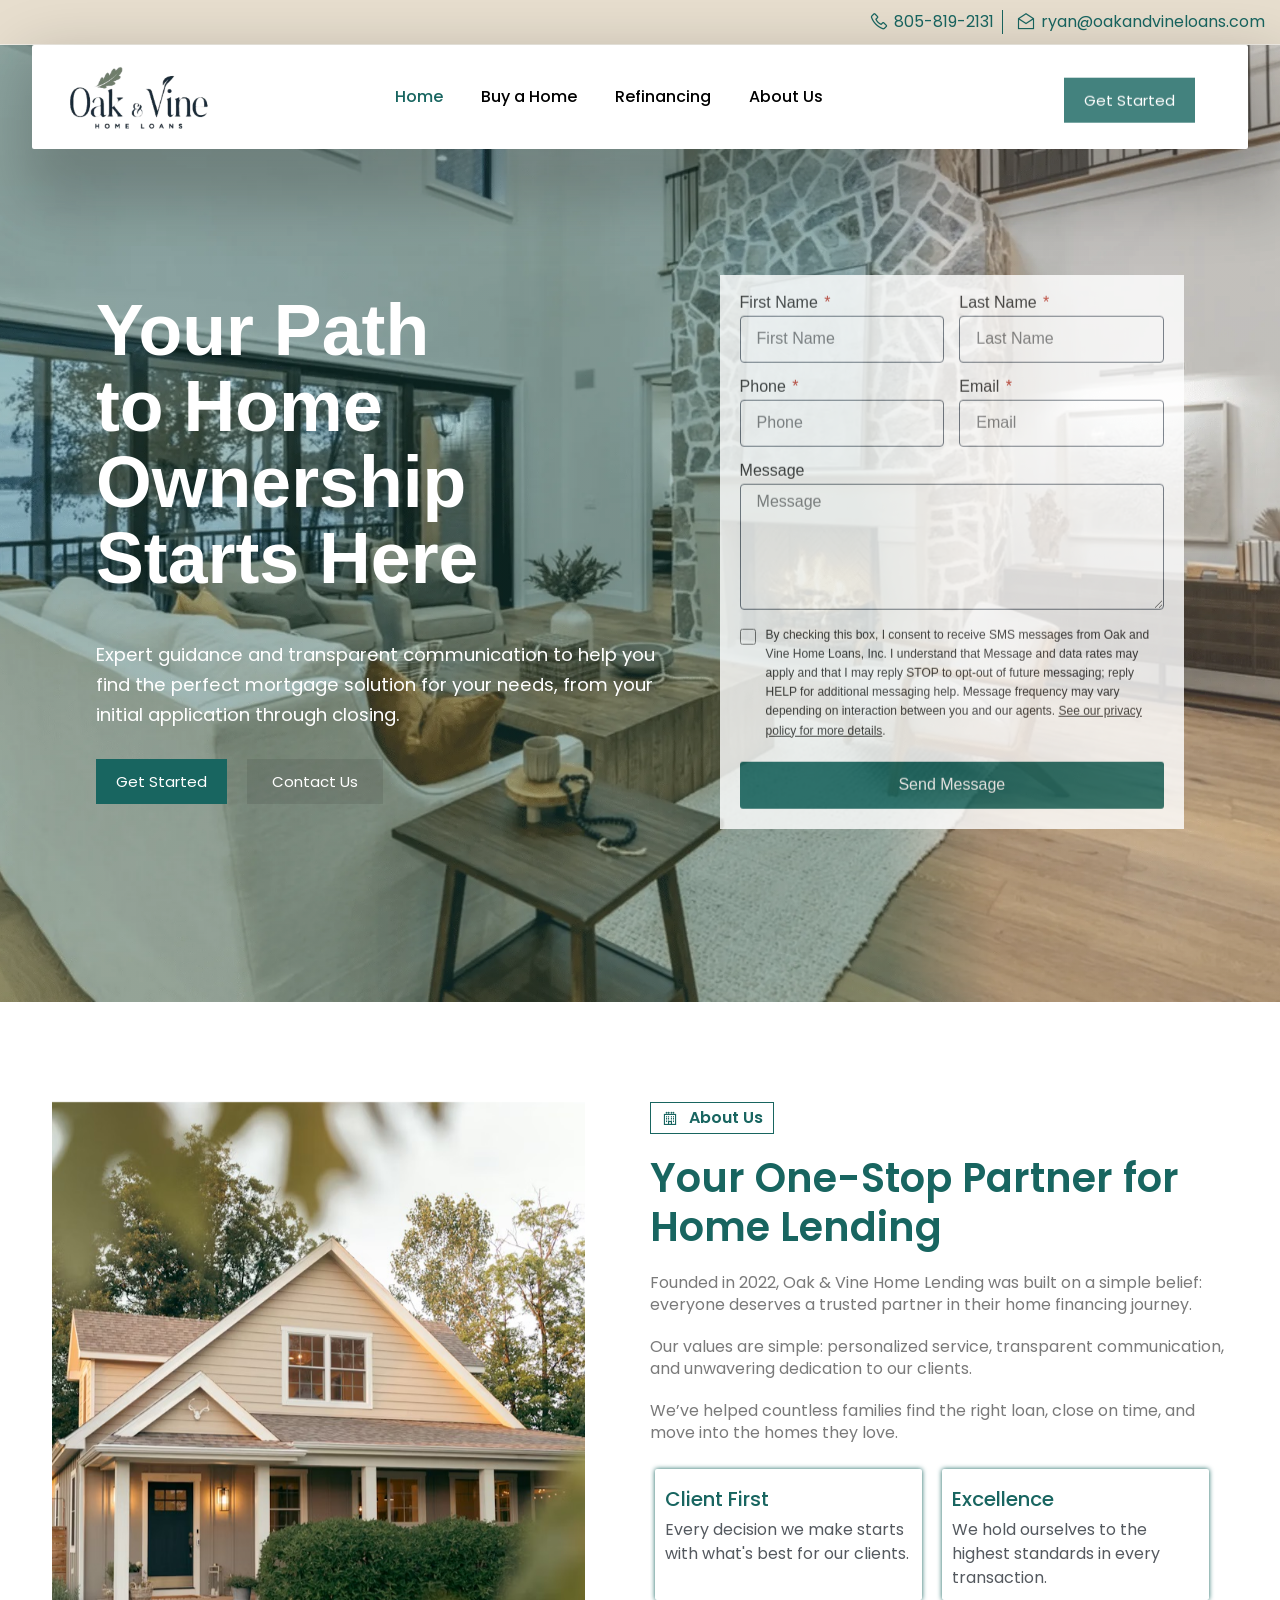
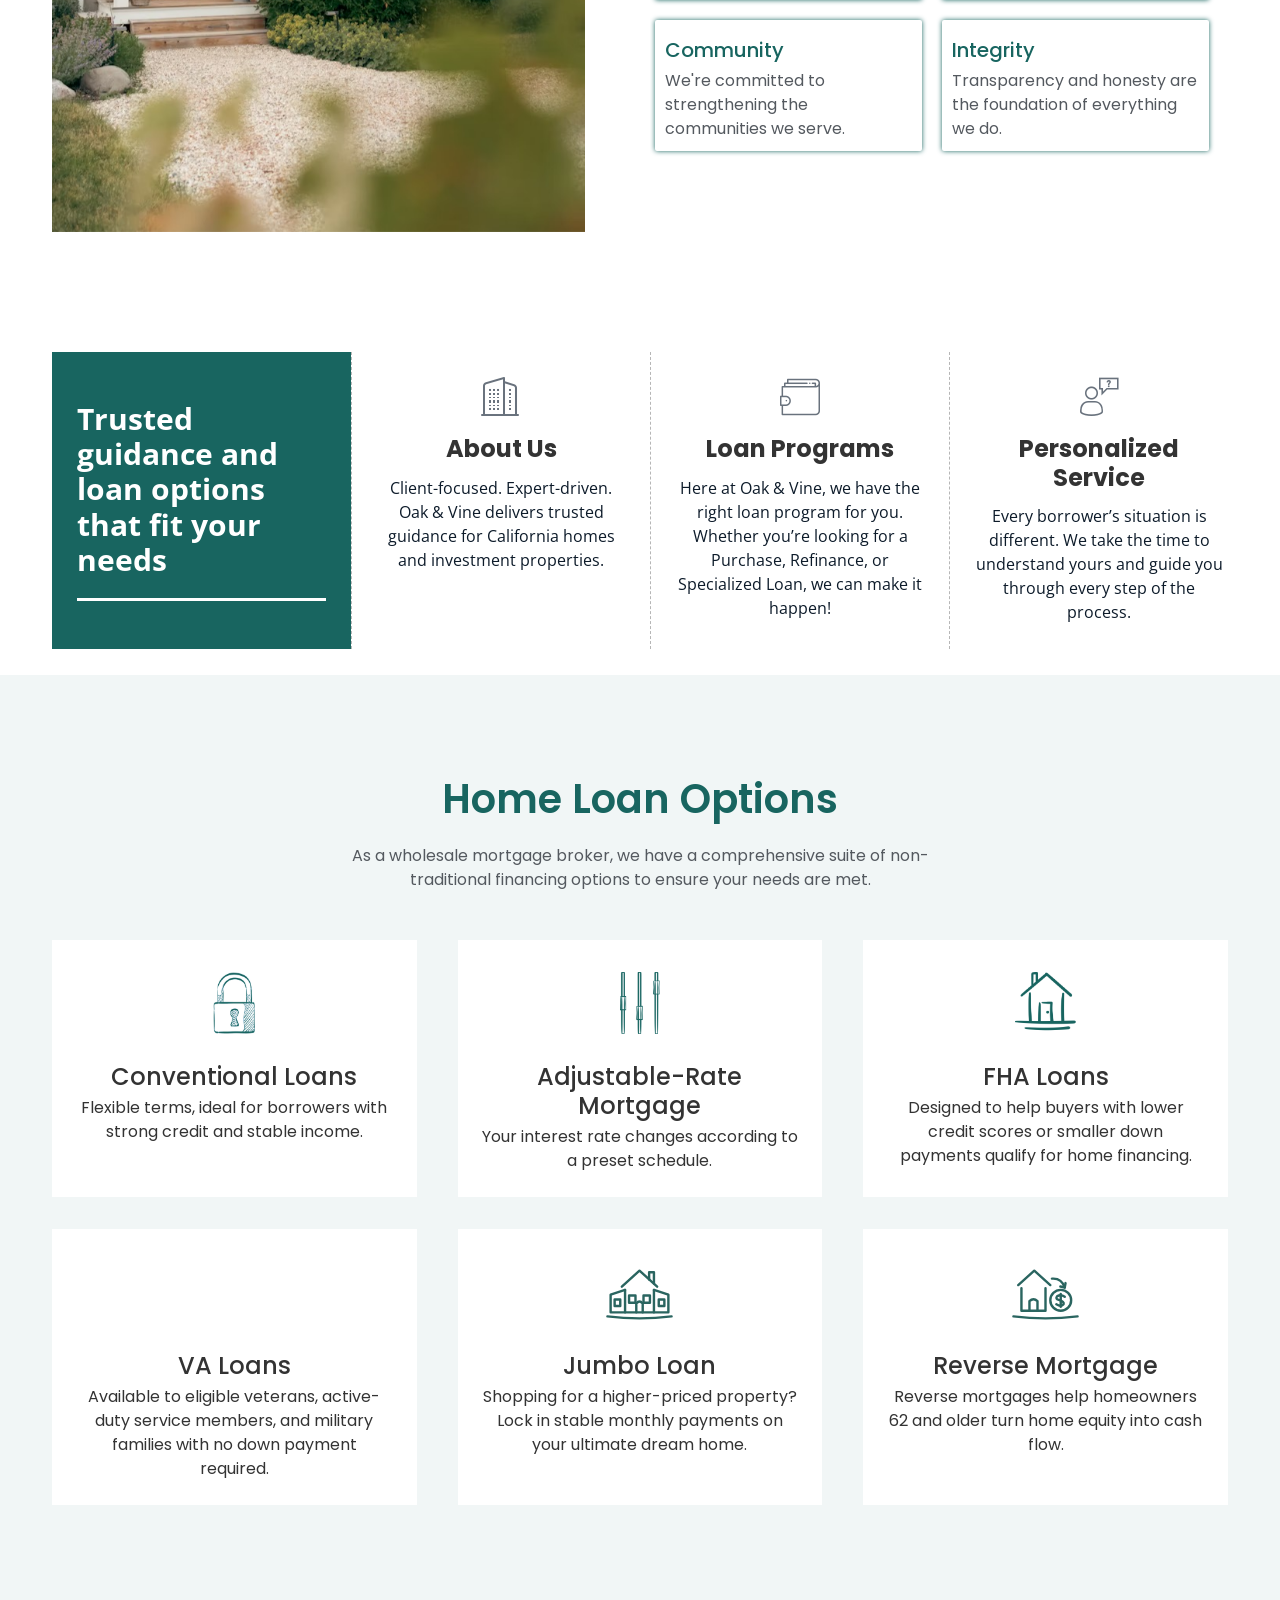
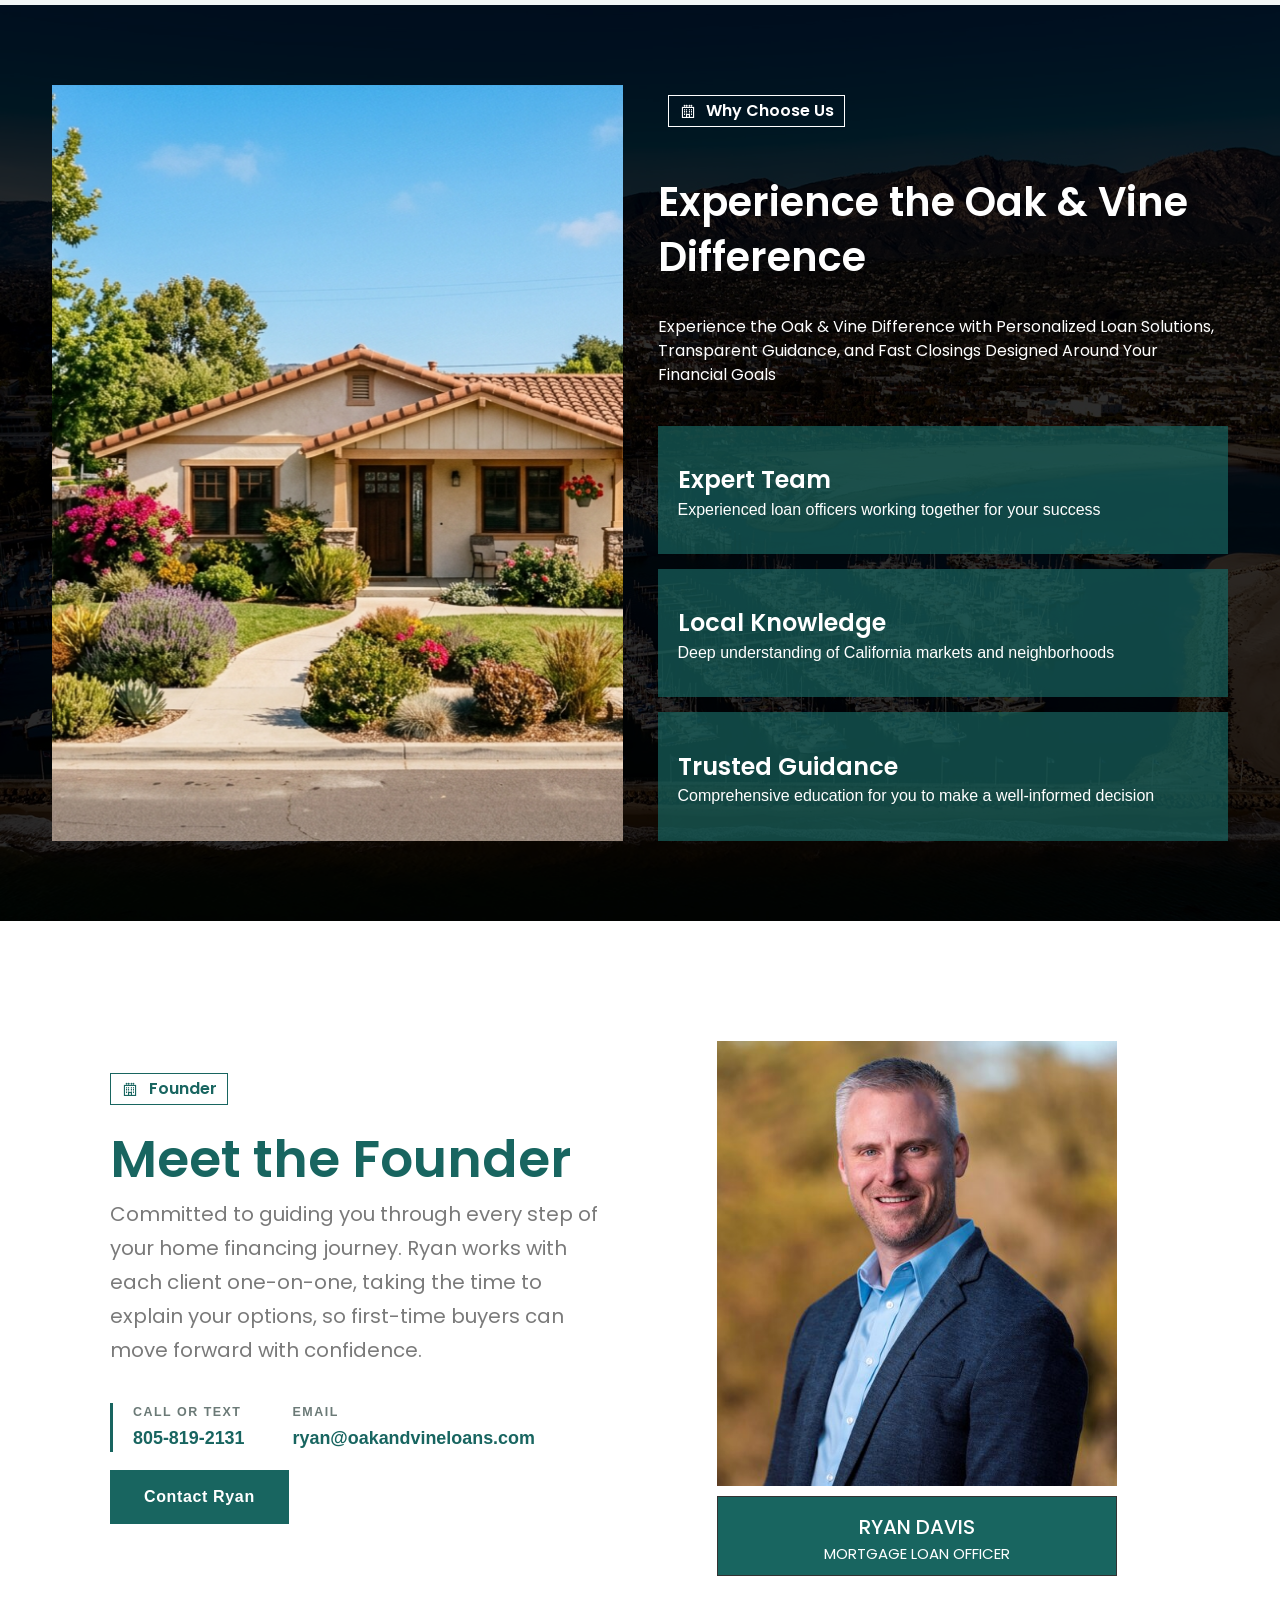
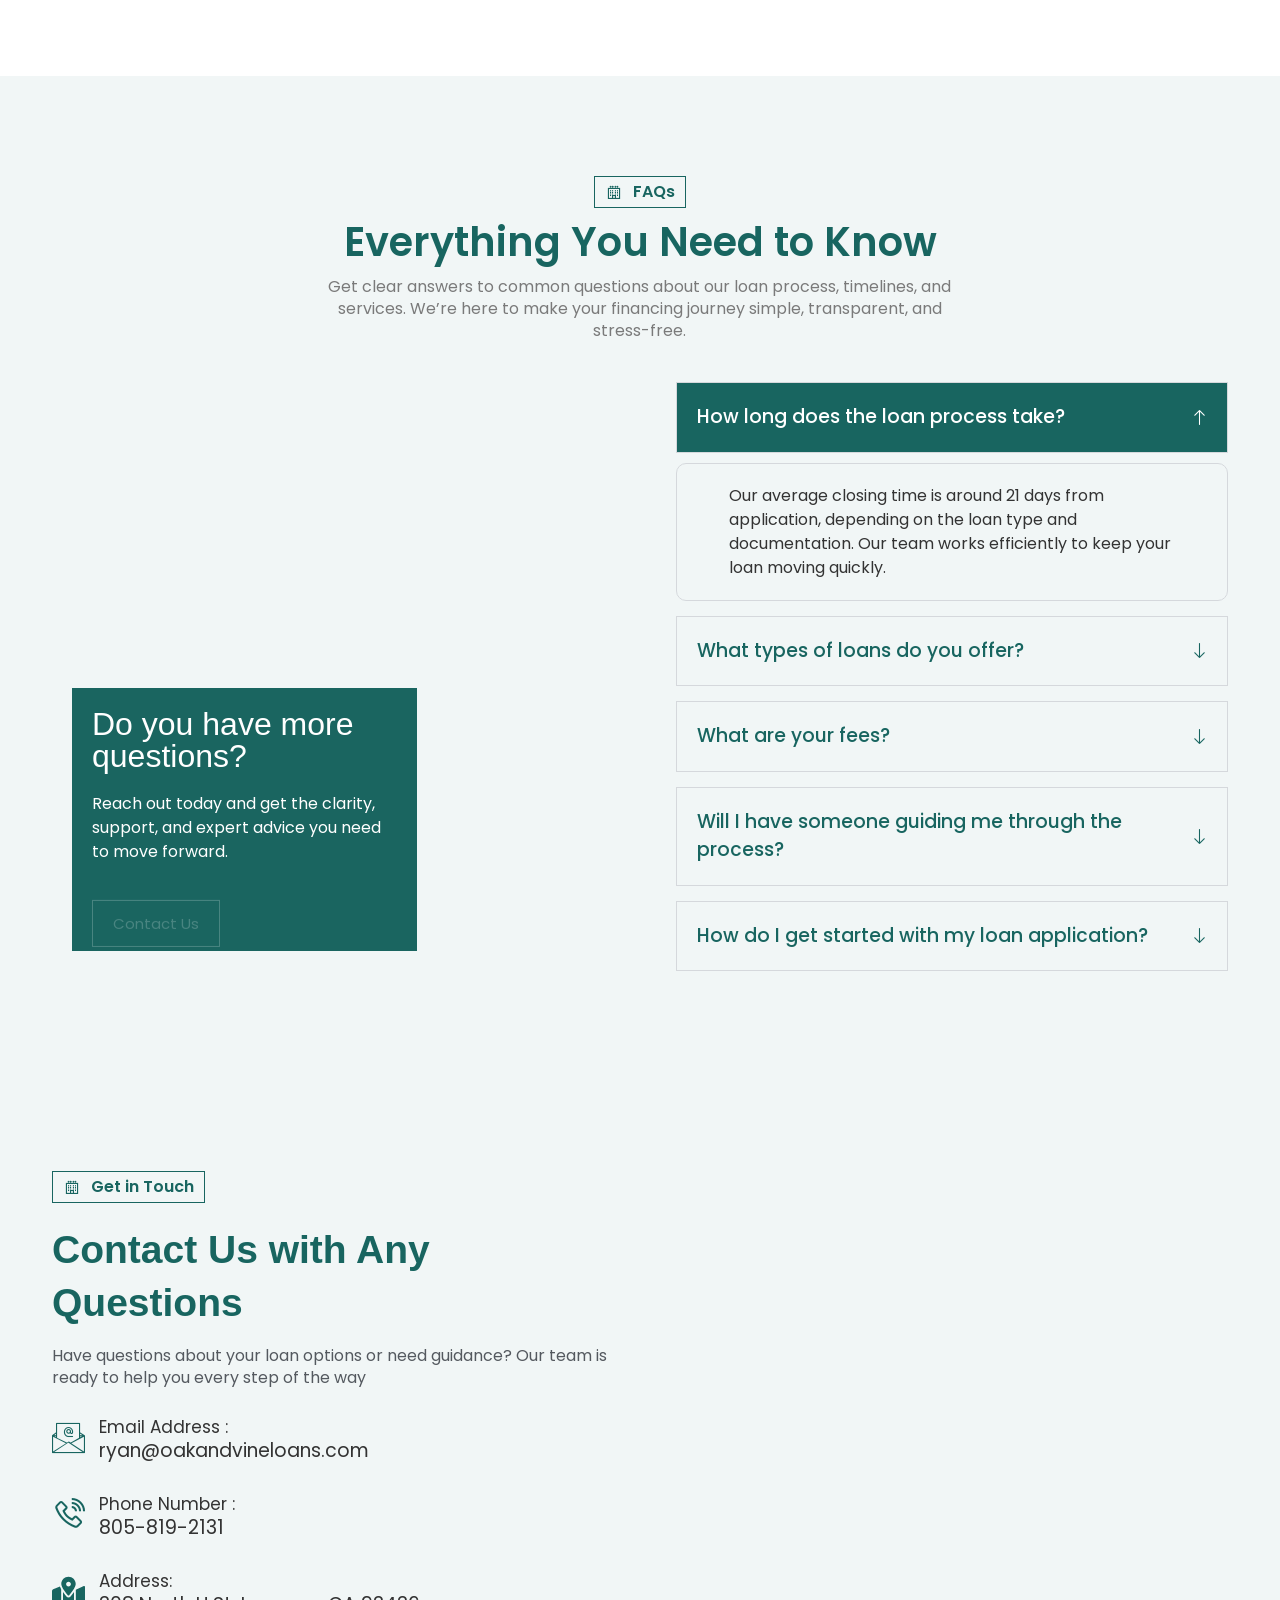
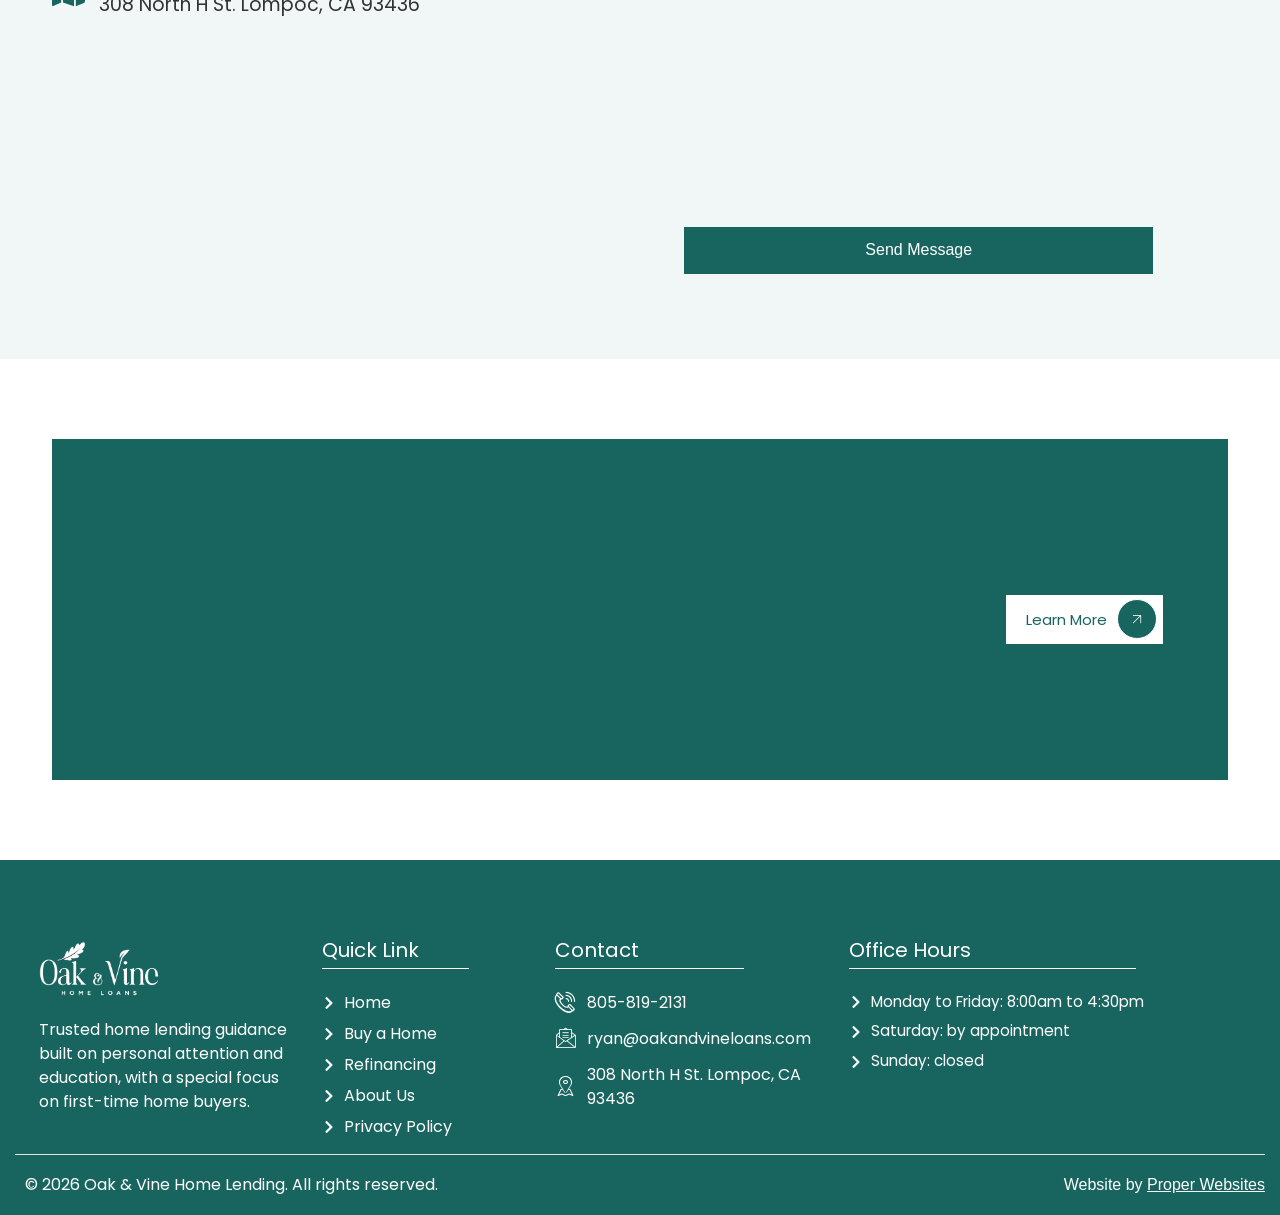
==== commit a0e3f6f5: "Keep side gutters on the white header bar below the boxed width Co-Authored-By: Claude Fable 5 <nore" ====
--- a/index.html
+++ b/index.html
@@ -2506,6 +2506,19 @@
 	.elementor-16 .elementor-element.elementor-element-234269d{ min-width: 0; }
 }
 
+/* White header bar: side gutters at every width. The bar's wrapper is boxed
+   at the kit's 1300px content width, so narrower viewports let the bar touch
+   the screen edges. Keep a floor: 32px per side (matching the body sections)
+   and 14px per side on phones. e-con-inner centers itself (margin auto). */
+.elementor-16 .elementor-element.elementor-element-8dd7c57 > .e-con-inner{
+	max-width: min(var(--content-width), calc(100% - 64px));
+}
+@media (max-width: 767px){
+	.elementor-16 .elementor-element.elementor-element-8dd7c57 > .e-con-inner{
+		max-width: calc(100% - 28px);
+	}
+}
+
 @media (prefers-reduced-motion: reduce){
 	#ov-menu{ transition: none; }
 	.ov-menu-nav li{ transition: none; opacity: 1; transform: none; }
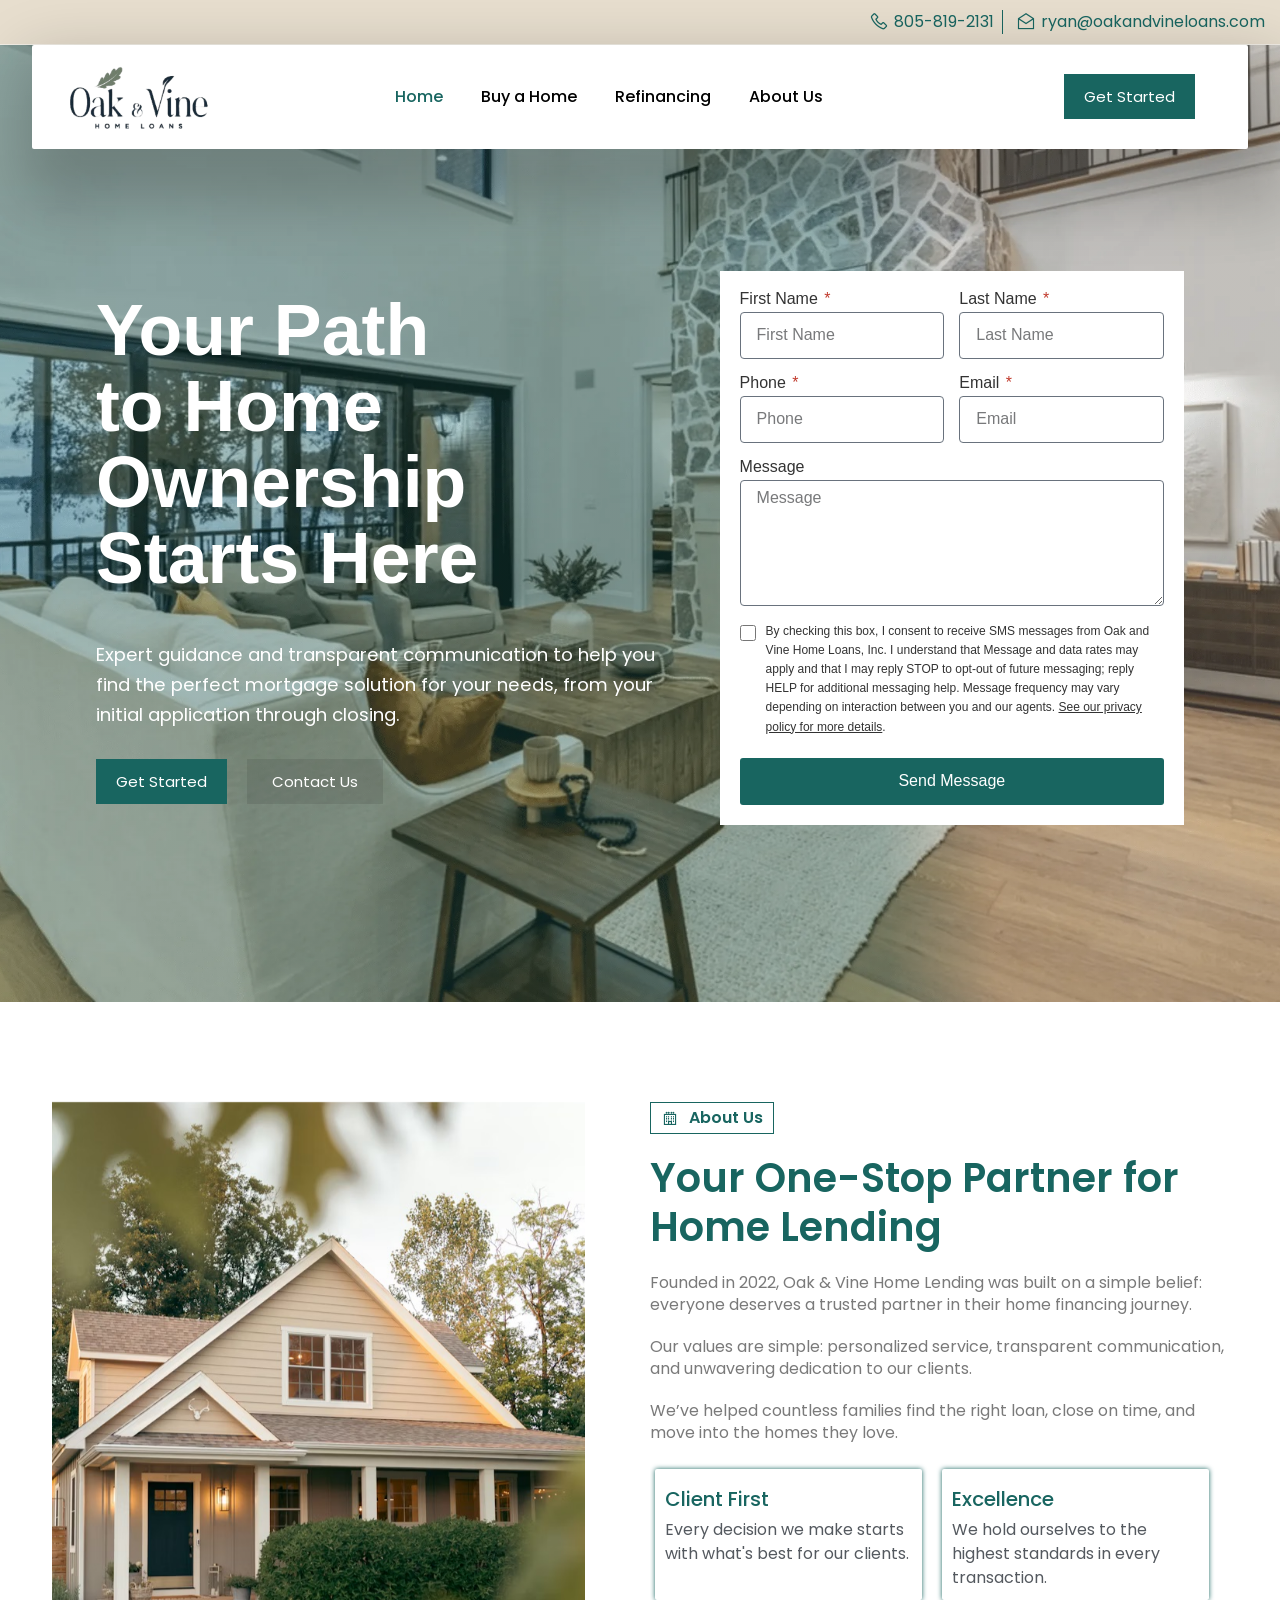
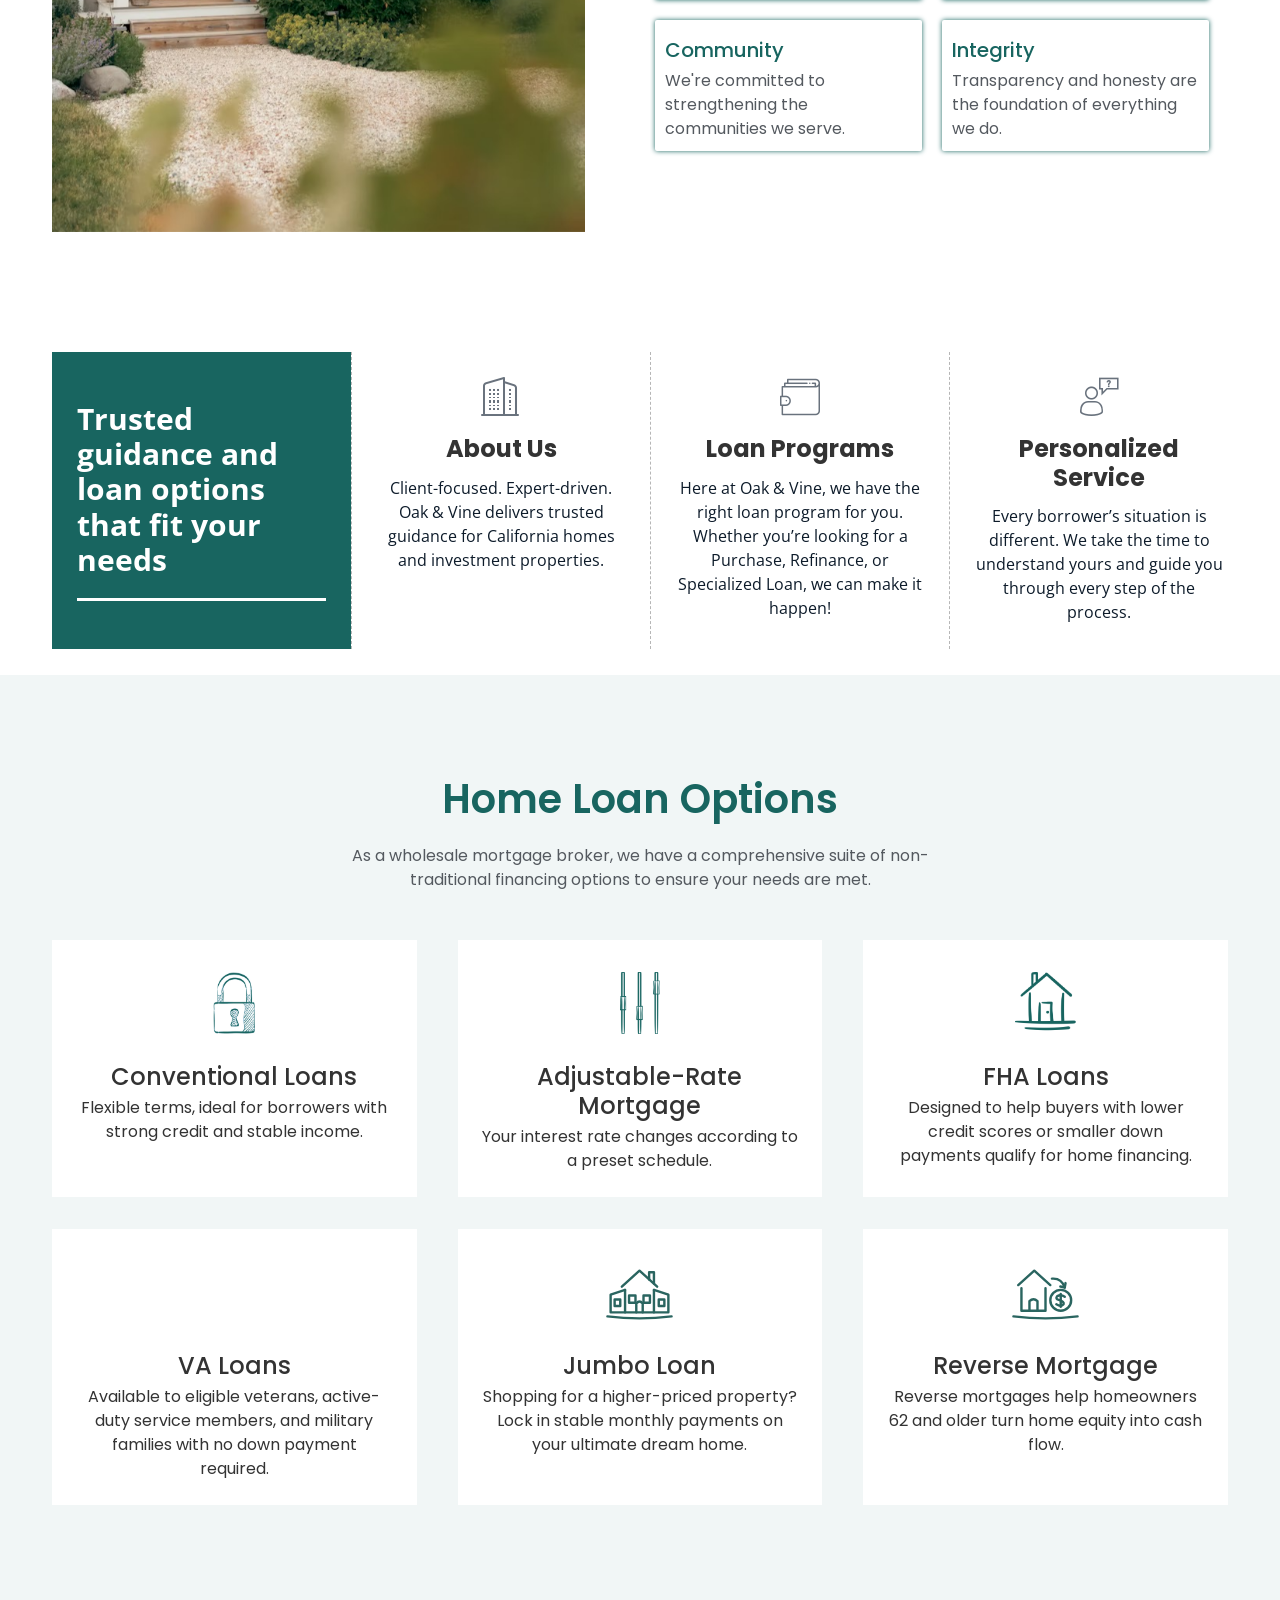
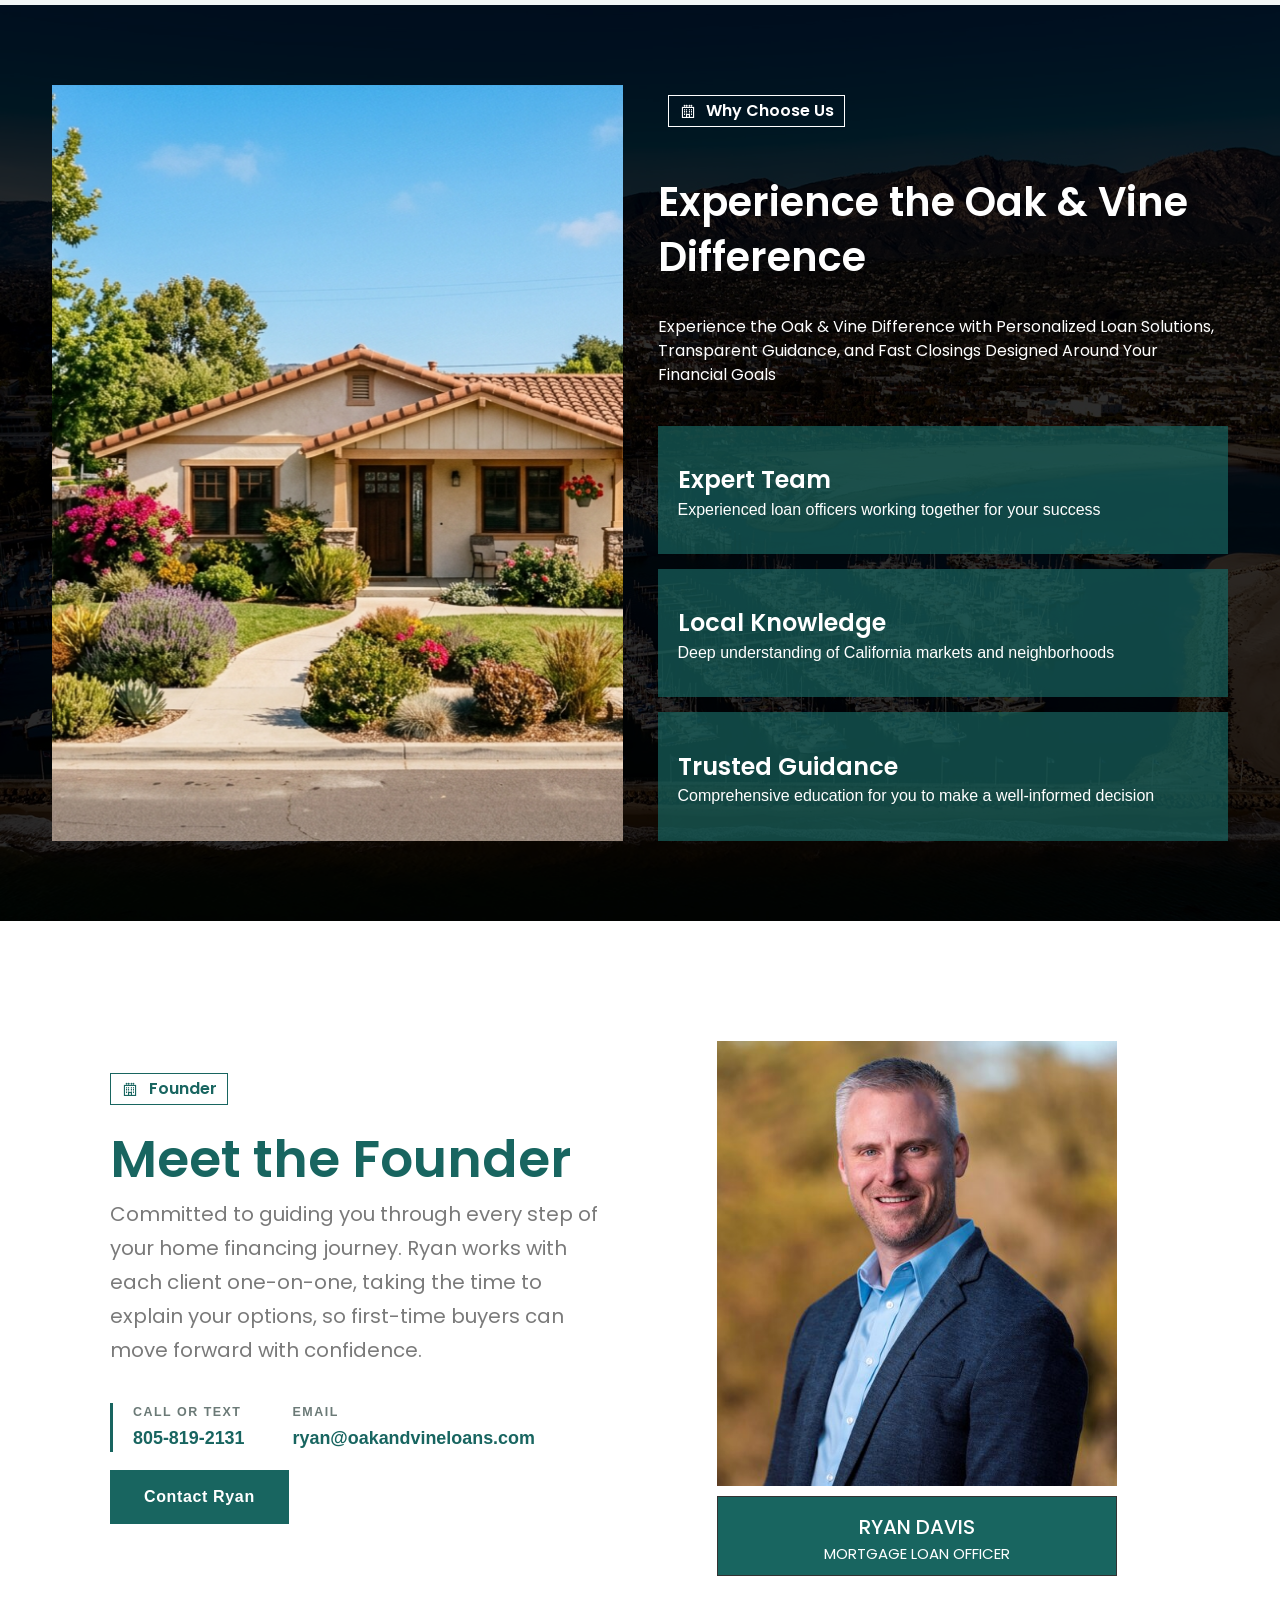
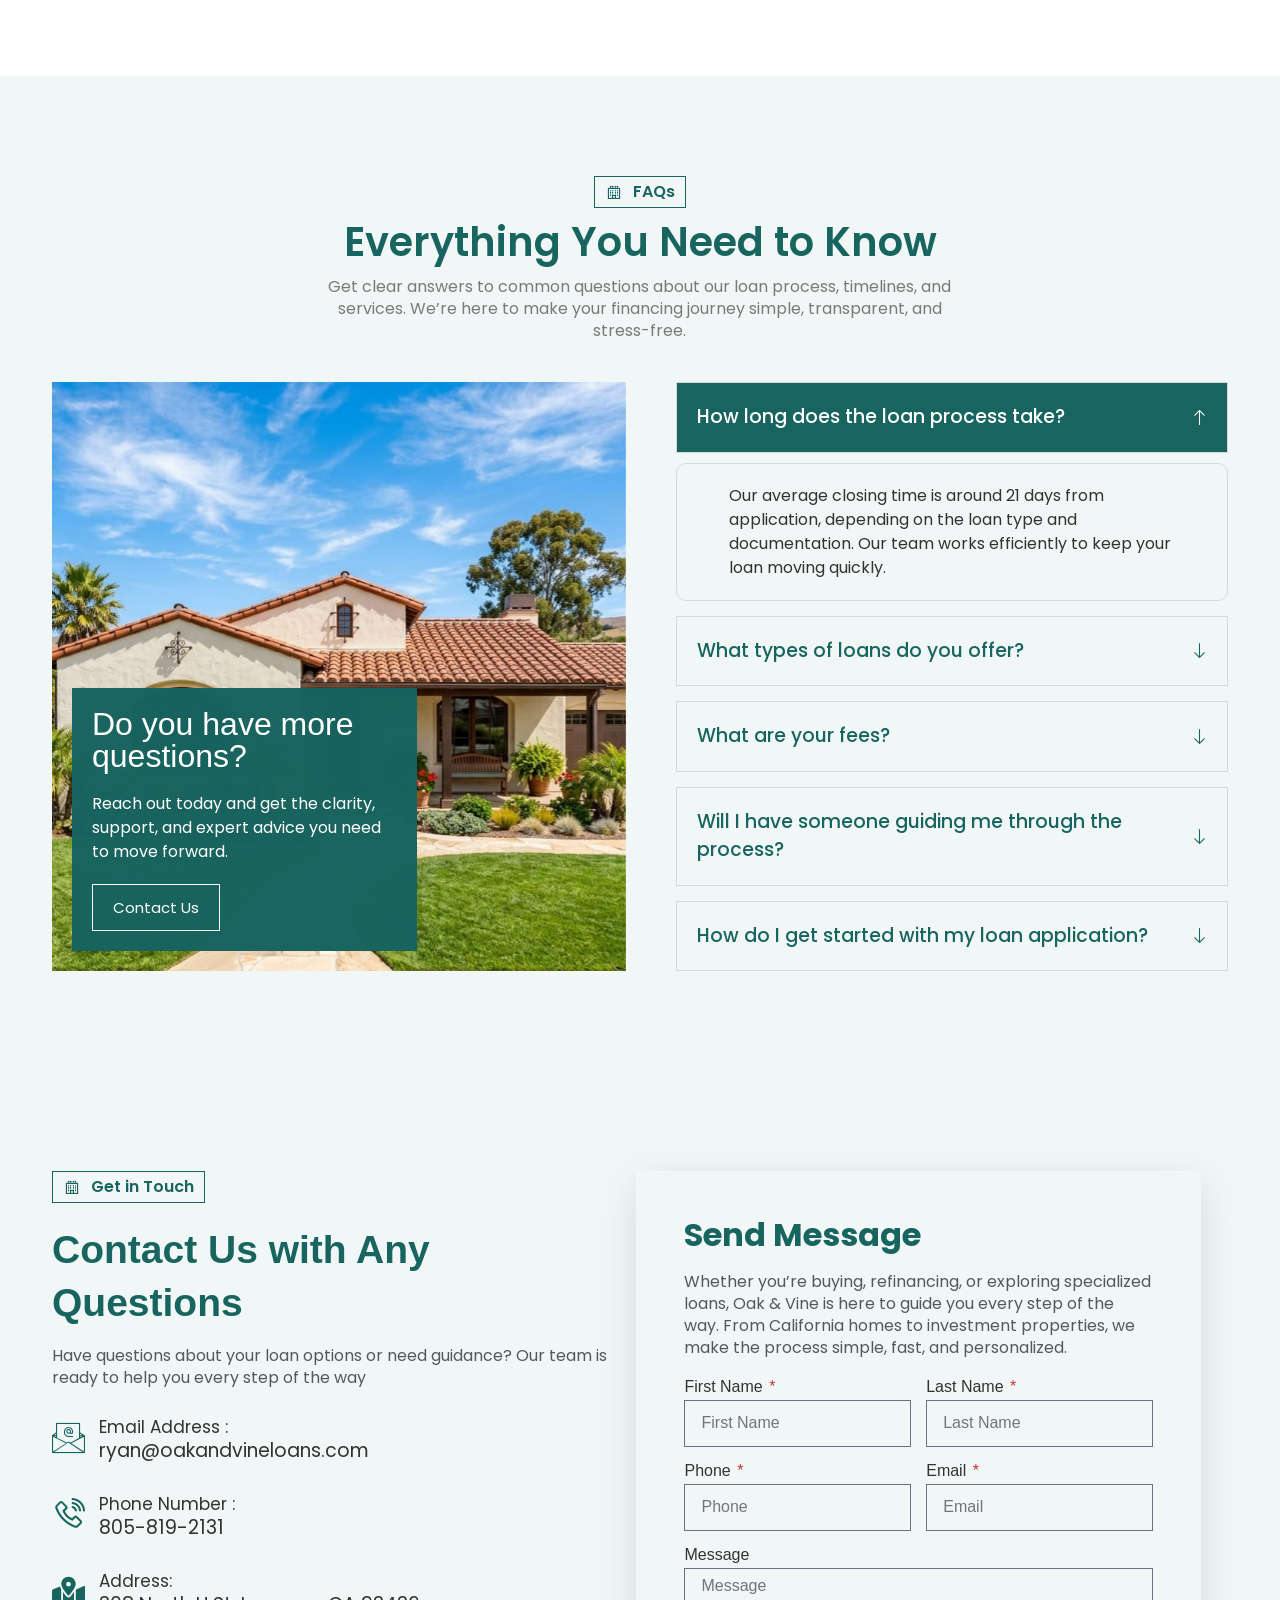
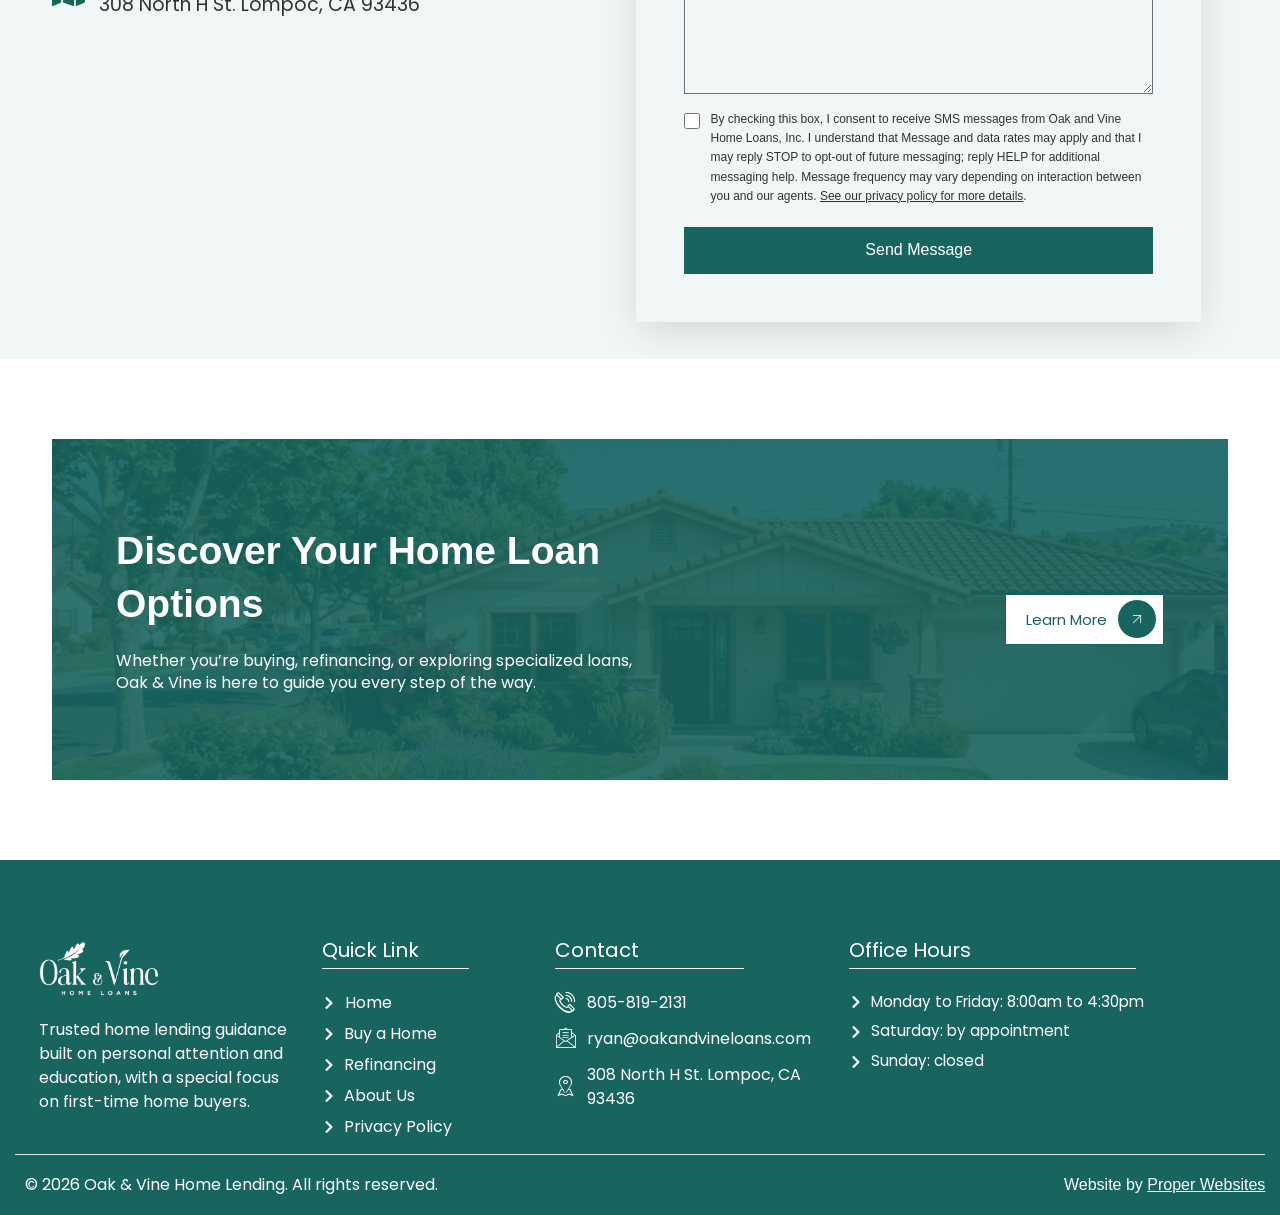
==== commit a7b2522a: "Shorten mobile hero and let the phone header span full width Co-Authored-By: Claude Fable 5 <noreply" ====
--- a/index.html
+++ b/index.html
@@ -264,14 +264,14 @@
 }
 
 @media (max-width: 767px){
-	/* ===== Mobile hero: taller section, content pinned to the bottom =====
-	   Content sits flex-end with a fixed 72px floor (the gap it had when the
-	   hero was 660px and centered), so extra height only grows the photo
-	   area above the content. The lower part of the hero never moves. */
+	/* ===== Mobile hero: content pinned to the bottom =====
+	   Content sits flex-end with a fixed 56px floor, so any extra height
+	   only grows the photo area above the content. The lower part of the
+	   hero never moves. */
 	.elementor-24 .elementor-element.elementor-element-12ccafdc{
-		--min-height: clamp(560px, 84vh, 720px);
+		--min-height: clamp(500px, 72vh, 620px);
 		--justify-content: flex-end;
-		--padding-bottom: 64px;
+		--padding-bottom: 56px;
 	}
 	.elementor-24 .elementor-element.elementor-element-28ddb1a .elementor-heading-title{
 		font-size: clamp(2.85rem, 12vw, 3.1rem);
@@ -2506,16 +2506,13 @@
 	.elementor-16 .elementor-element.elementor-element-234269d{ min-width: 0; }
 }
 
-/* White header bar: side gutters at every width. The bar's wrapper is boxed
-   at the kit's 1300px content width, so narrower viewports let the bar touch
-   the screen edges. Keep a floor: 32px per side (matching the body sections)
-   and 14px per side on phones. e-con-inner centers itself (margin auto). */
-.elementor-16 .elementor-element.elementor-element-8dd7c57 > .e-con-inner{
-	max-width: min(var(--content-width), calc(100% - 64px));
-}
-@media (max-width: 767px){
+/* White header bar: side gutters on tablet and up. The bar's wrapper is
+   boxed at the kit's 1300px content width, so narrower viewports let the
+   bar touch the screen edges. Keep a 32px floor per side (matching the
+   body sections). On phones the bar spans the full width. */
+@media (min-width: 768px){
 	.elementor-16 .elementor-element.elementor-element-8dd7c57 > .e-con-inner{
-		max-width: calc(100% - 28px);
+		max-width: min(var(--content-width), calc(100% - 64px));
 	}
 }
 
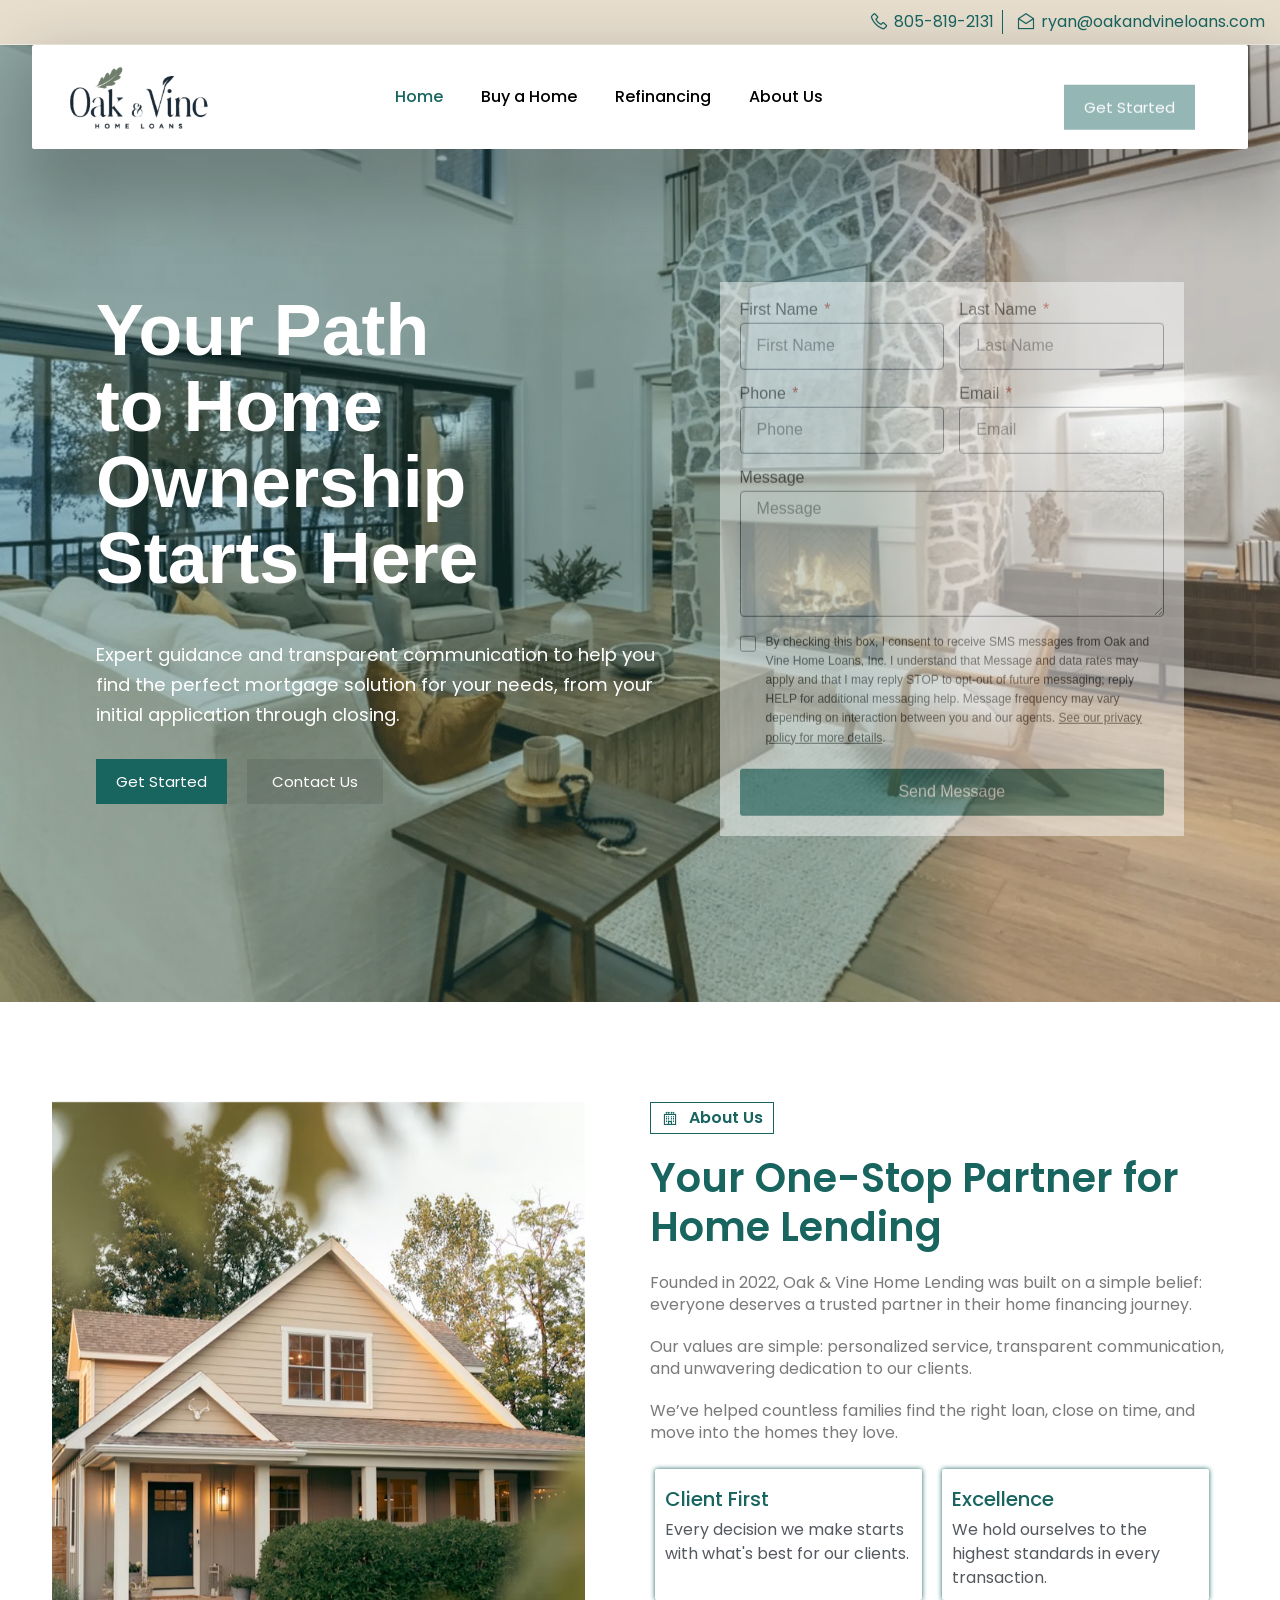
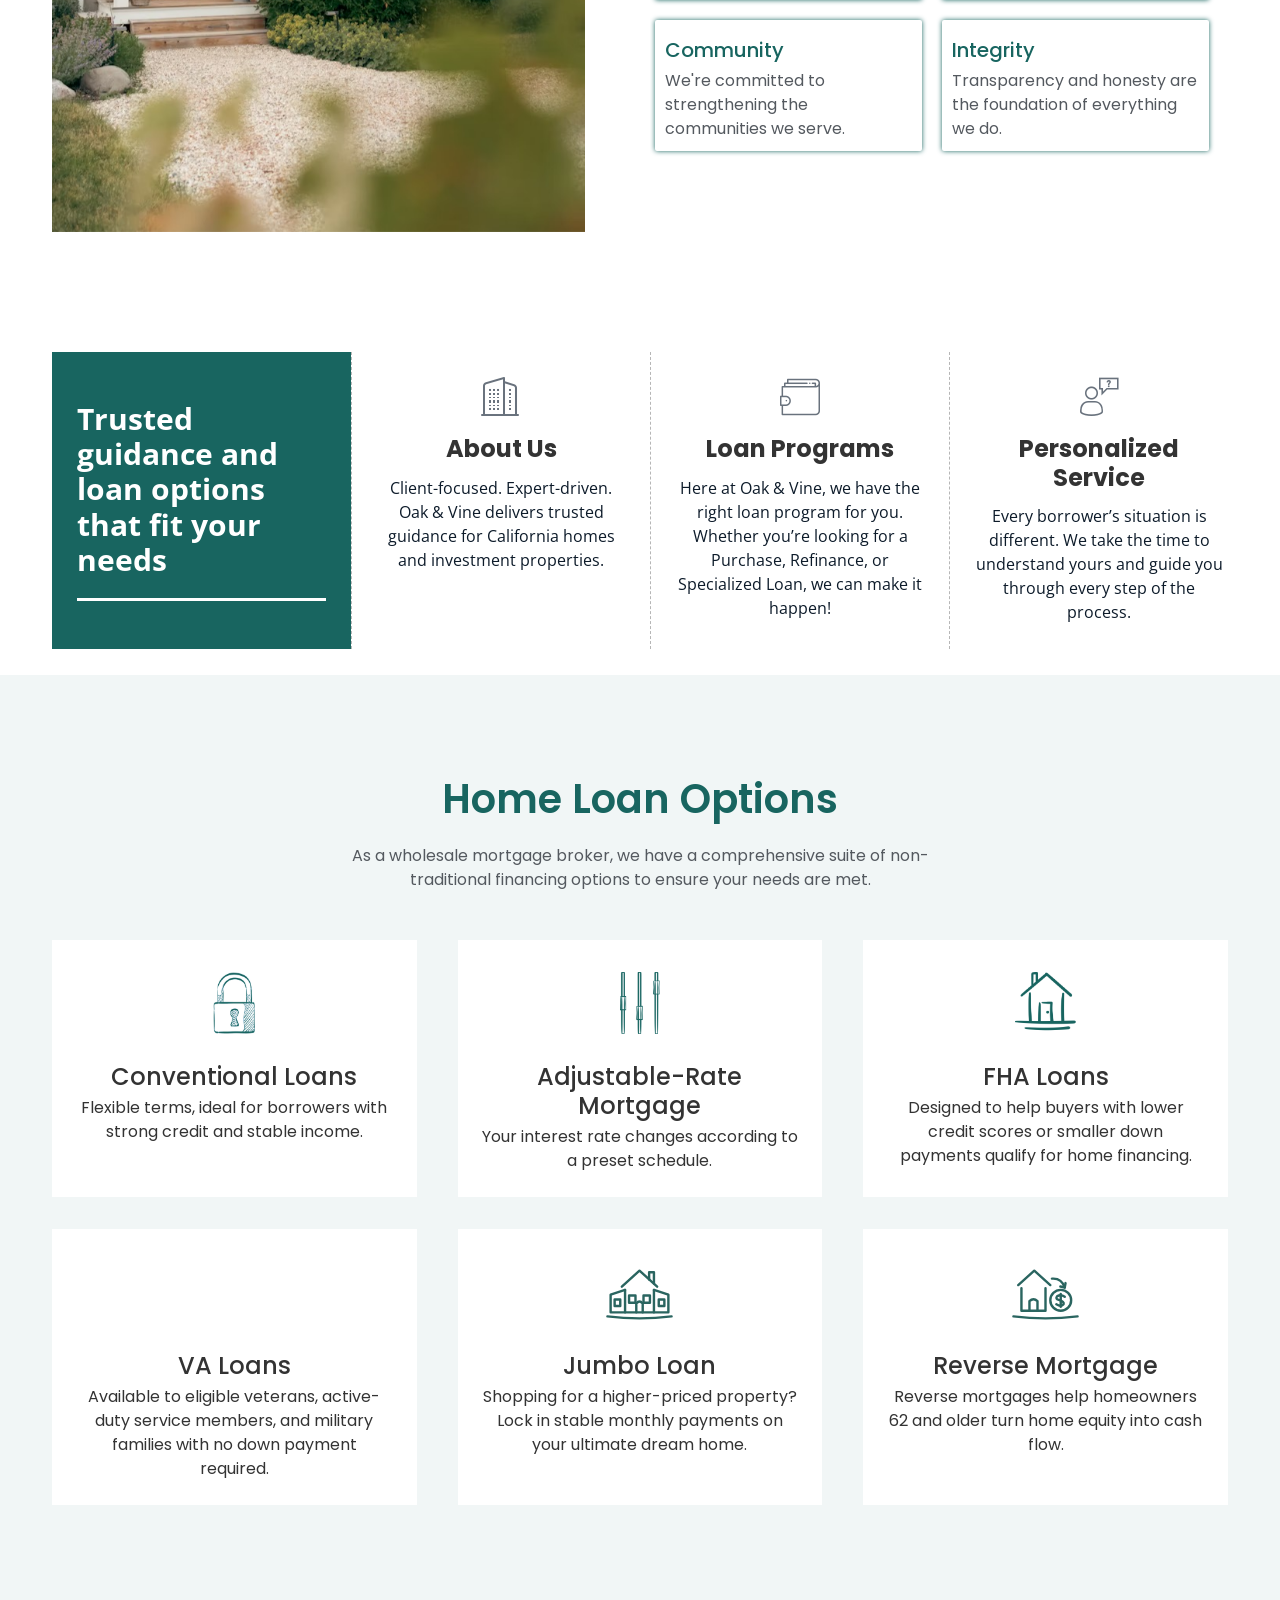
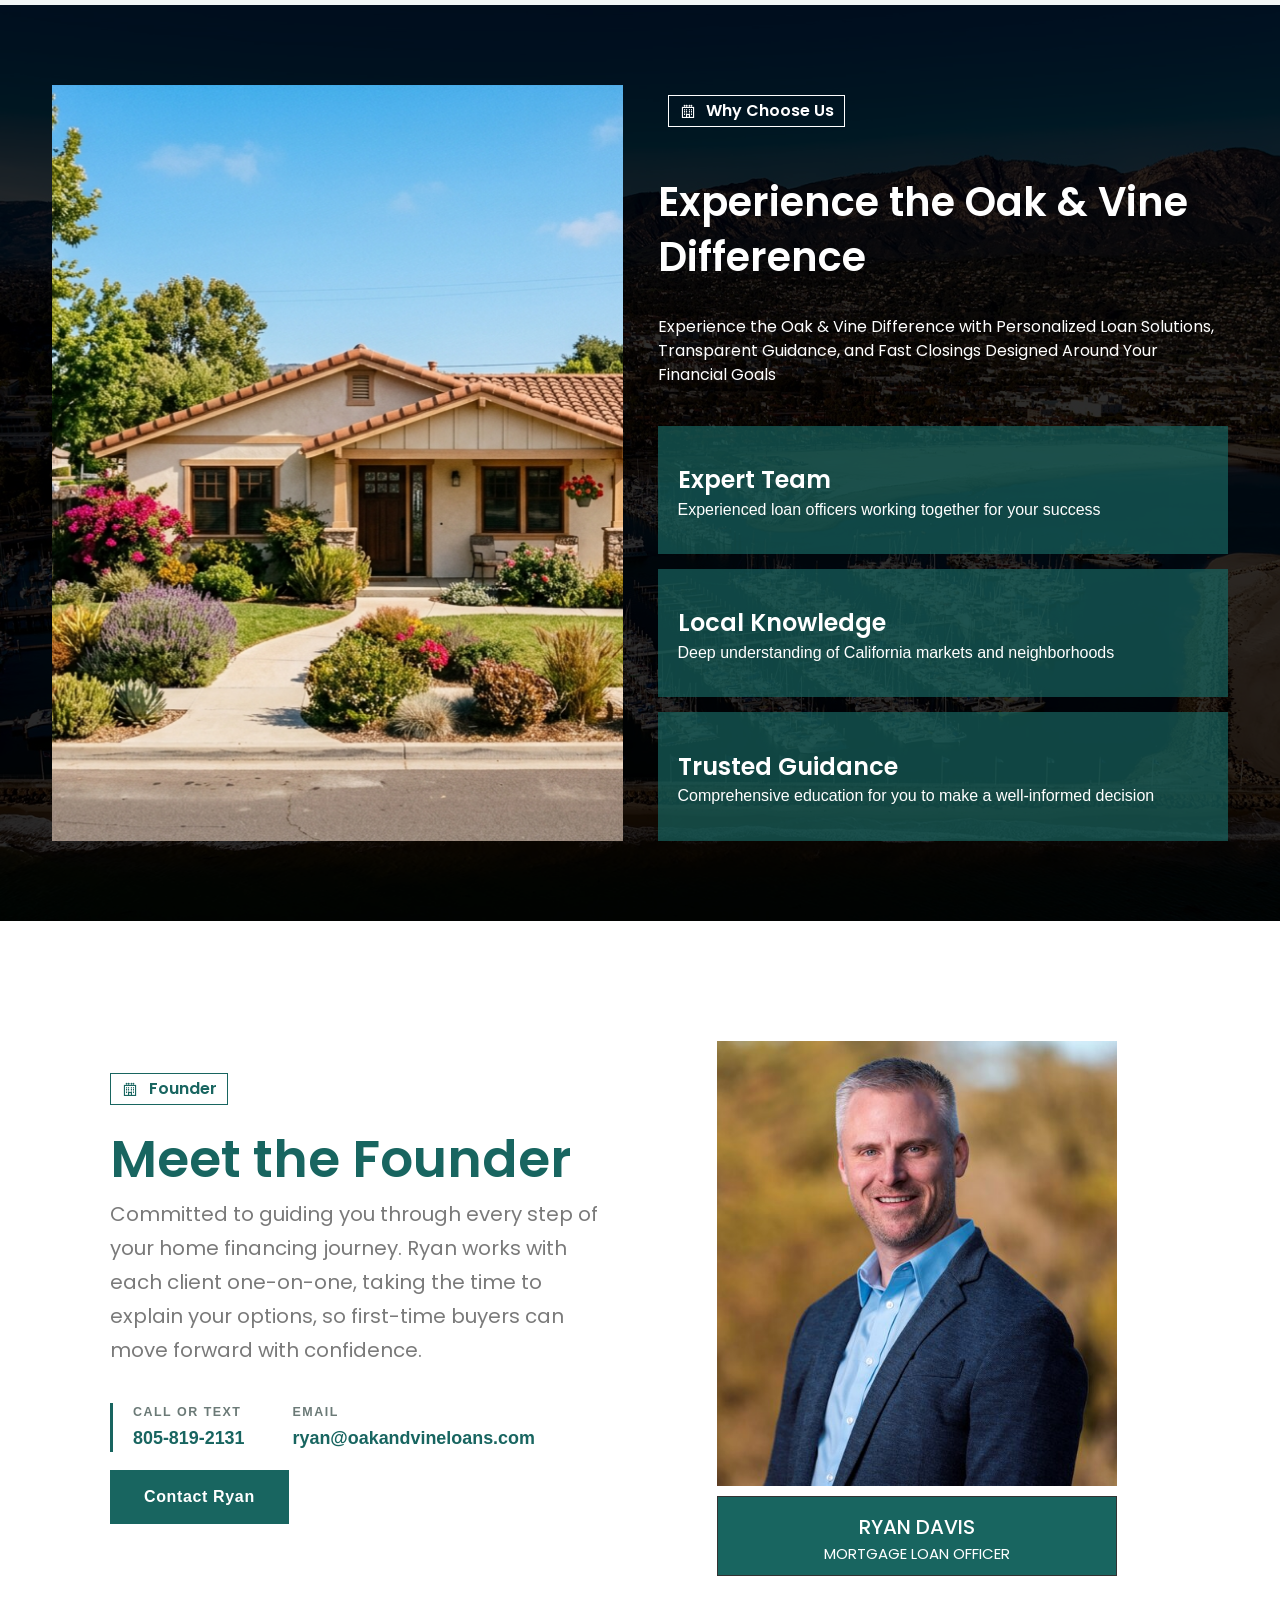
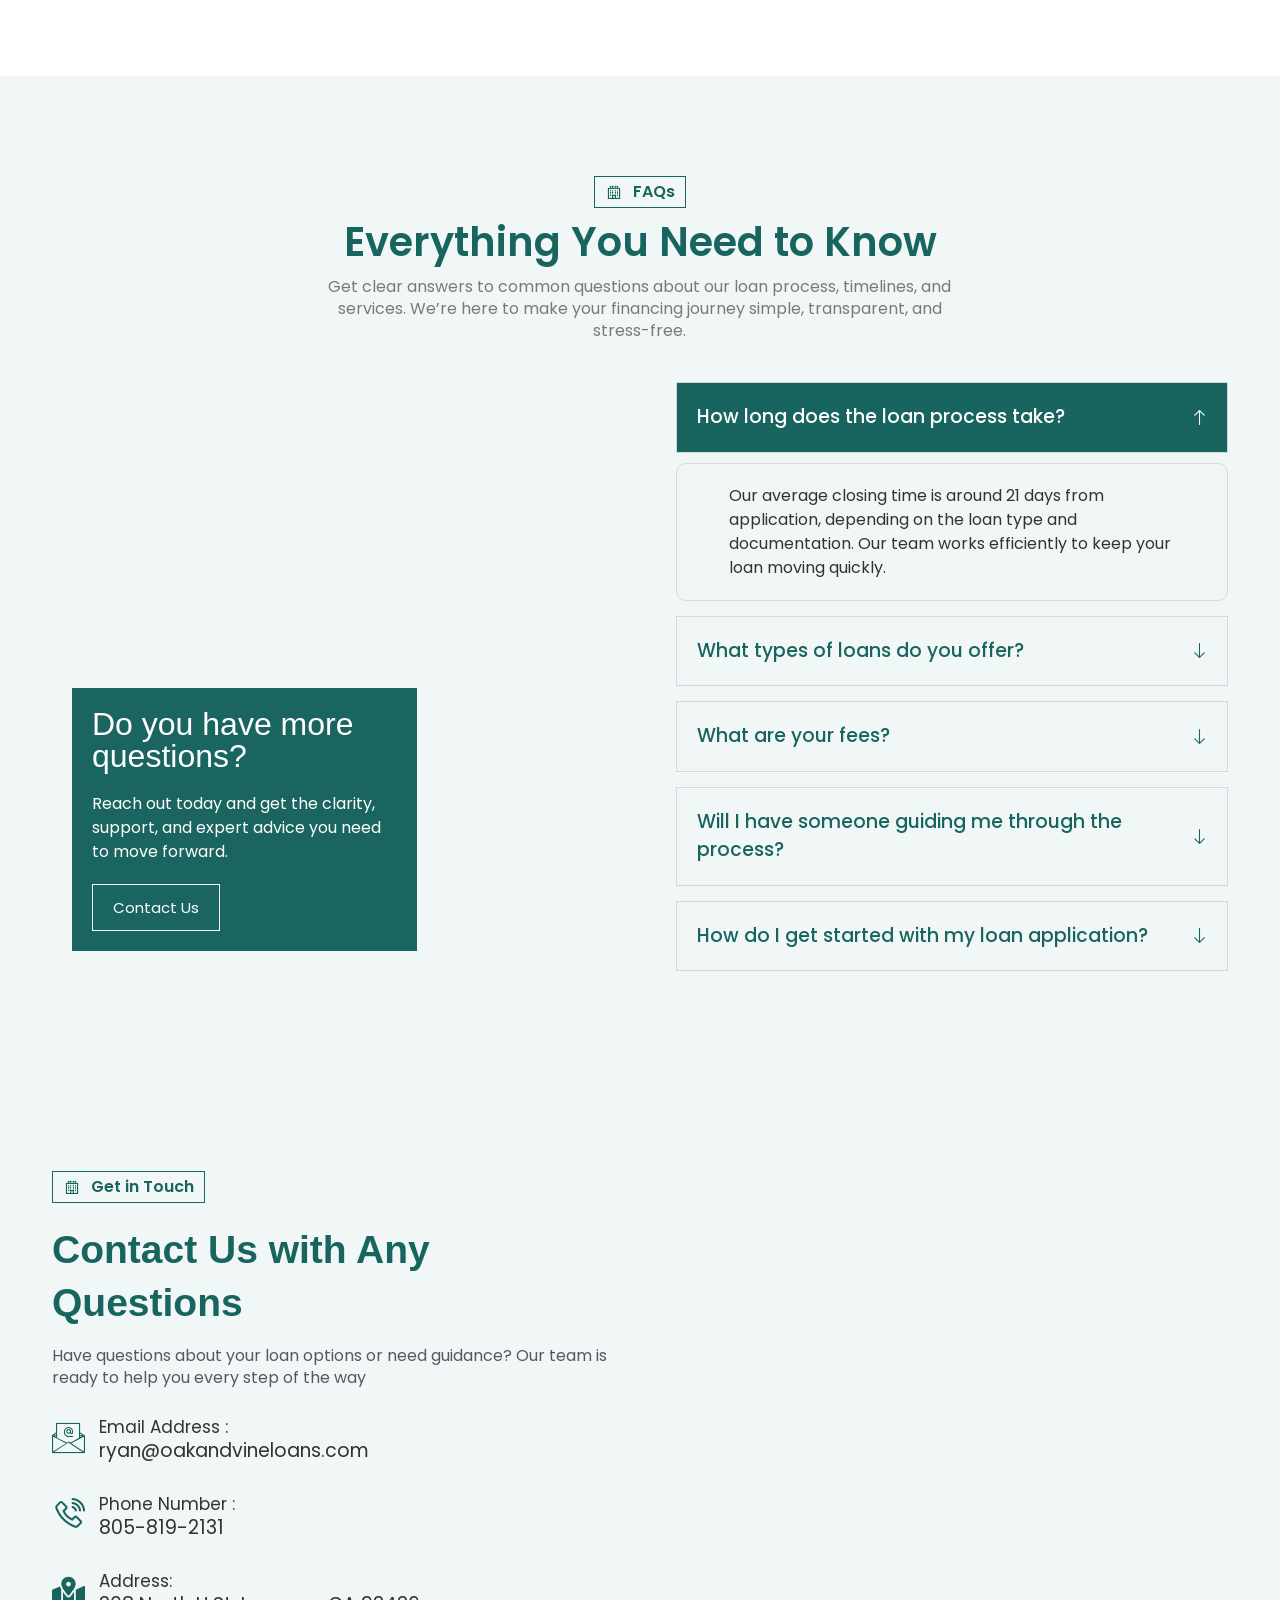
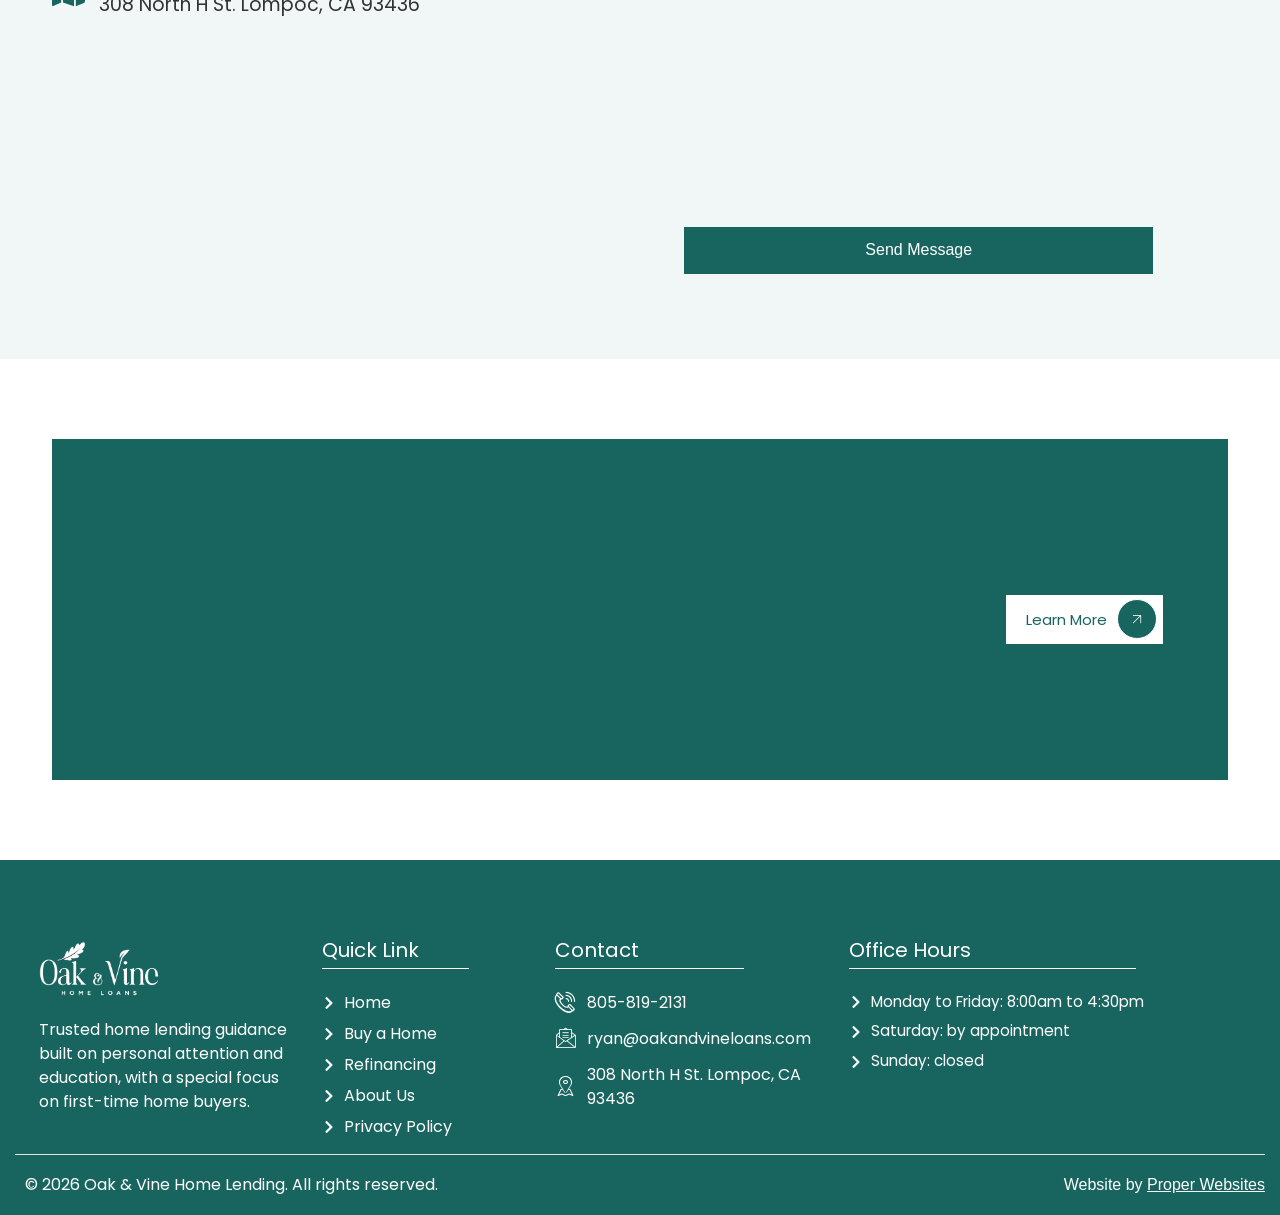
==== commit a8ea820f: "Trim the mobile hero's top padding so the section is actually shorter Co-Authored-By: Claude Fable 5" ====
--- a/index.html
+++ b/index.html
@@ -265,12 +265,14 @@
 
 @media (max-width: 767px){
 	/* ===== Mobile hero: content pinned to the bottom =====
-	   Content sits flex-end with a fixed 56px floor, so any extra height
-	   only grows the photo area above the content. The lower part of the
-	   hero never moves. */
+	   Content sits flex-end with a fixed 56px floor. The section is
+	   content-driven on phones (min-height is only a safety floor), so its
+	   height = top padding + content + 56px. The kit's 117px top padding
+	   is the photo area above the headline; trim there to change height. */
 	.elementor-24 .elementor-element.elementor-element-12ccafdc{
-		--min-height: clamp(500px, 72vh, 620px);
+		--min-height: clamp(440px, 62vh, 540px);
 		--justify-content: flex-end;
+		--padding-top: 36px;
 		--padding-bottom: 56px;
 	}
 	.elementor-24 .elementor-element.elementor-element-28ddb1a .elementor-heading-title{
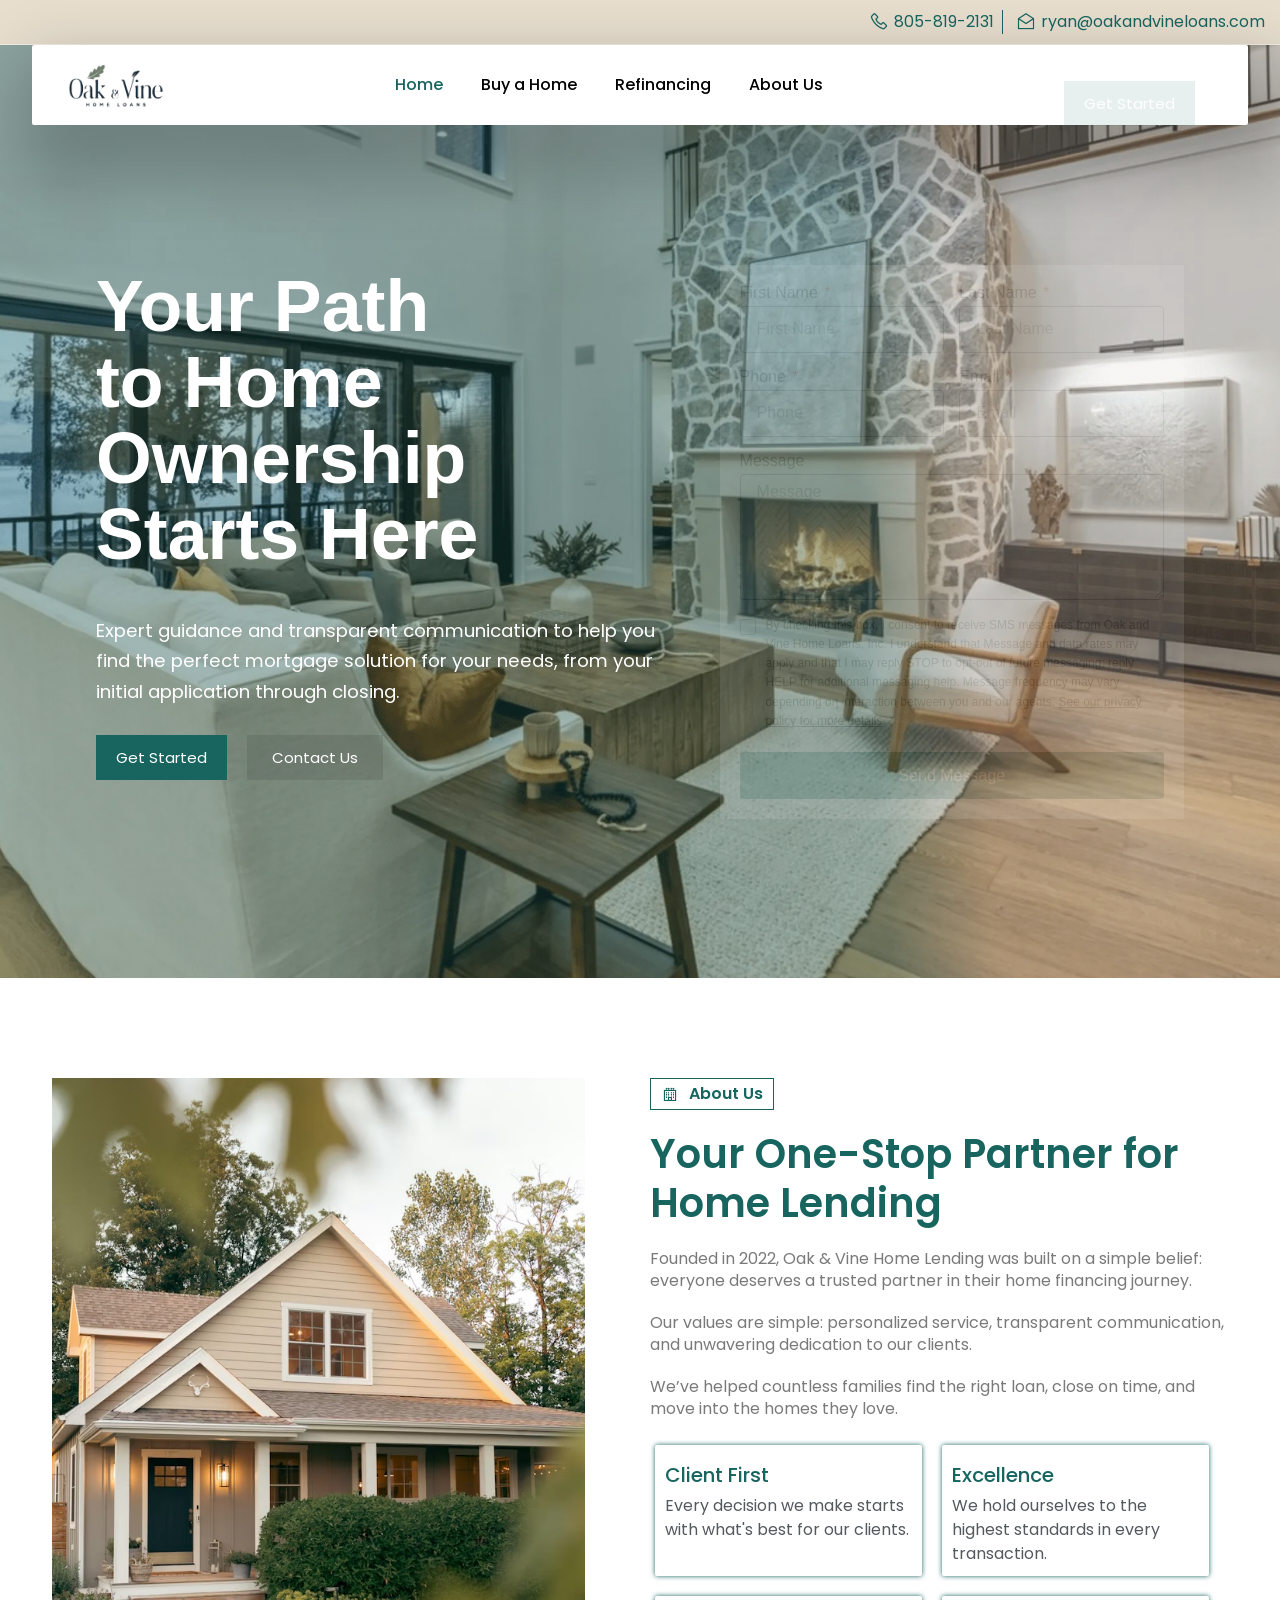
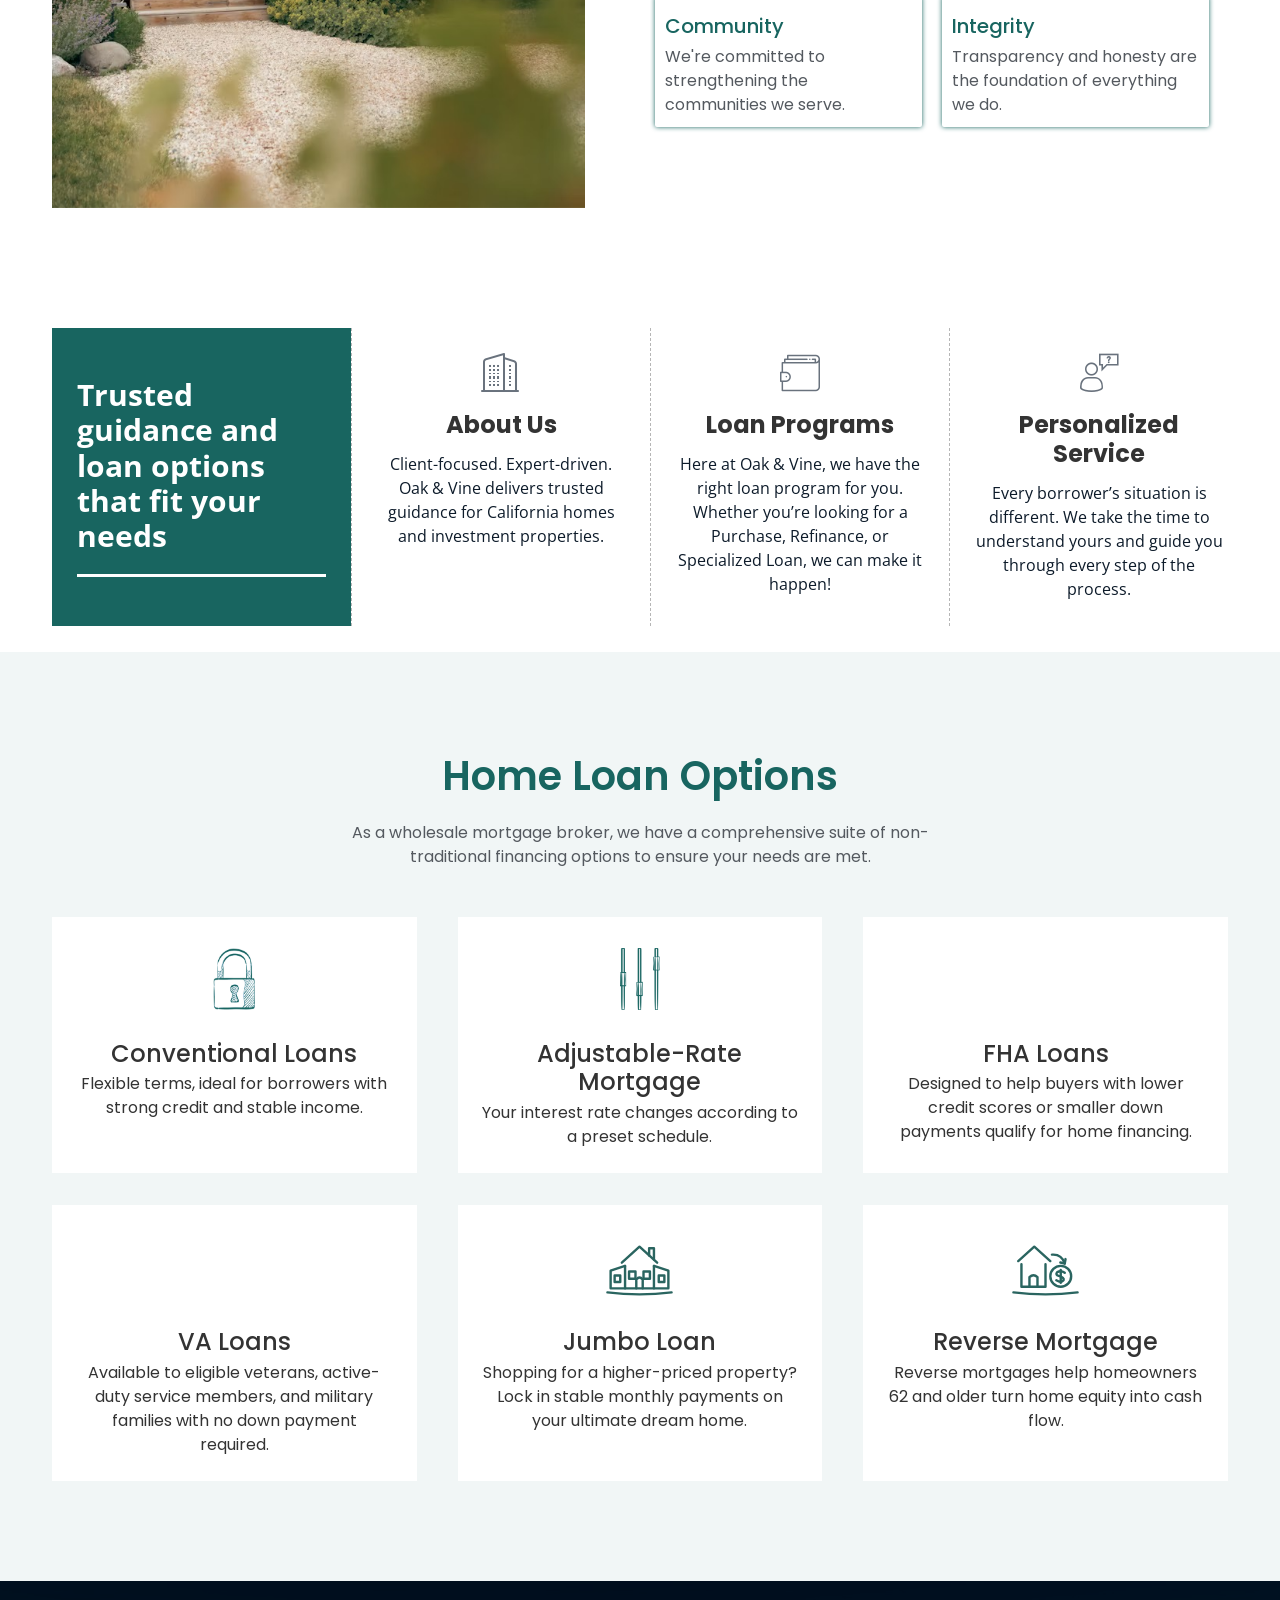
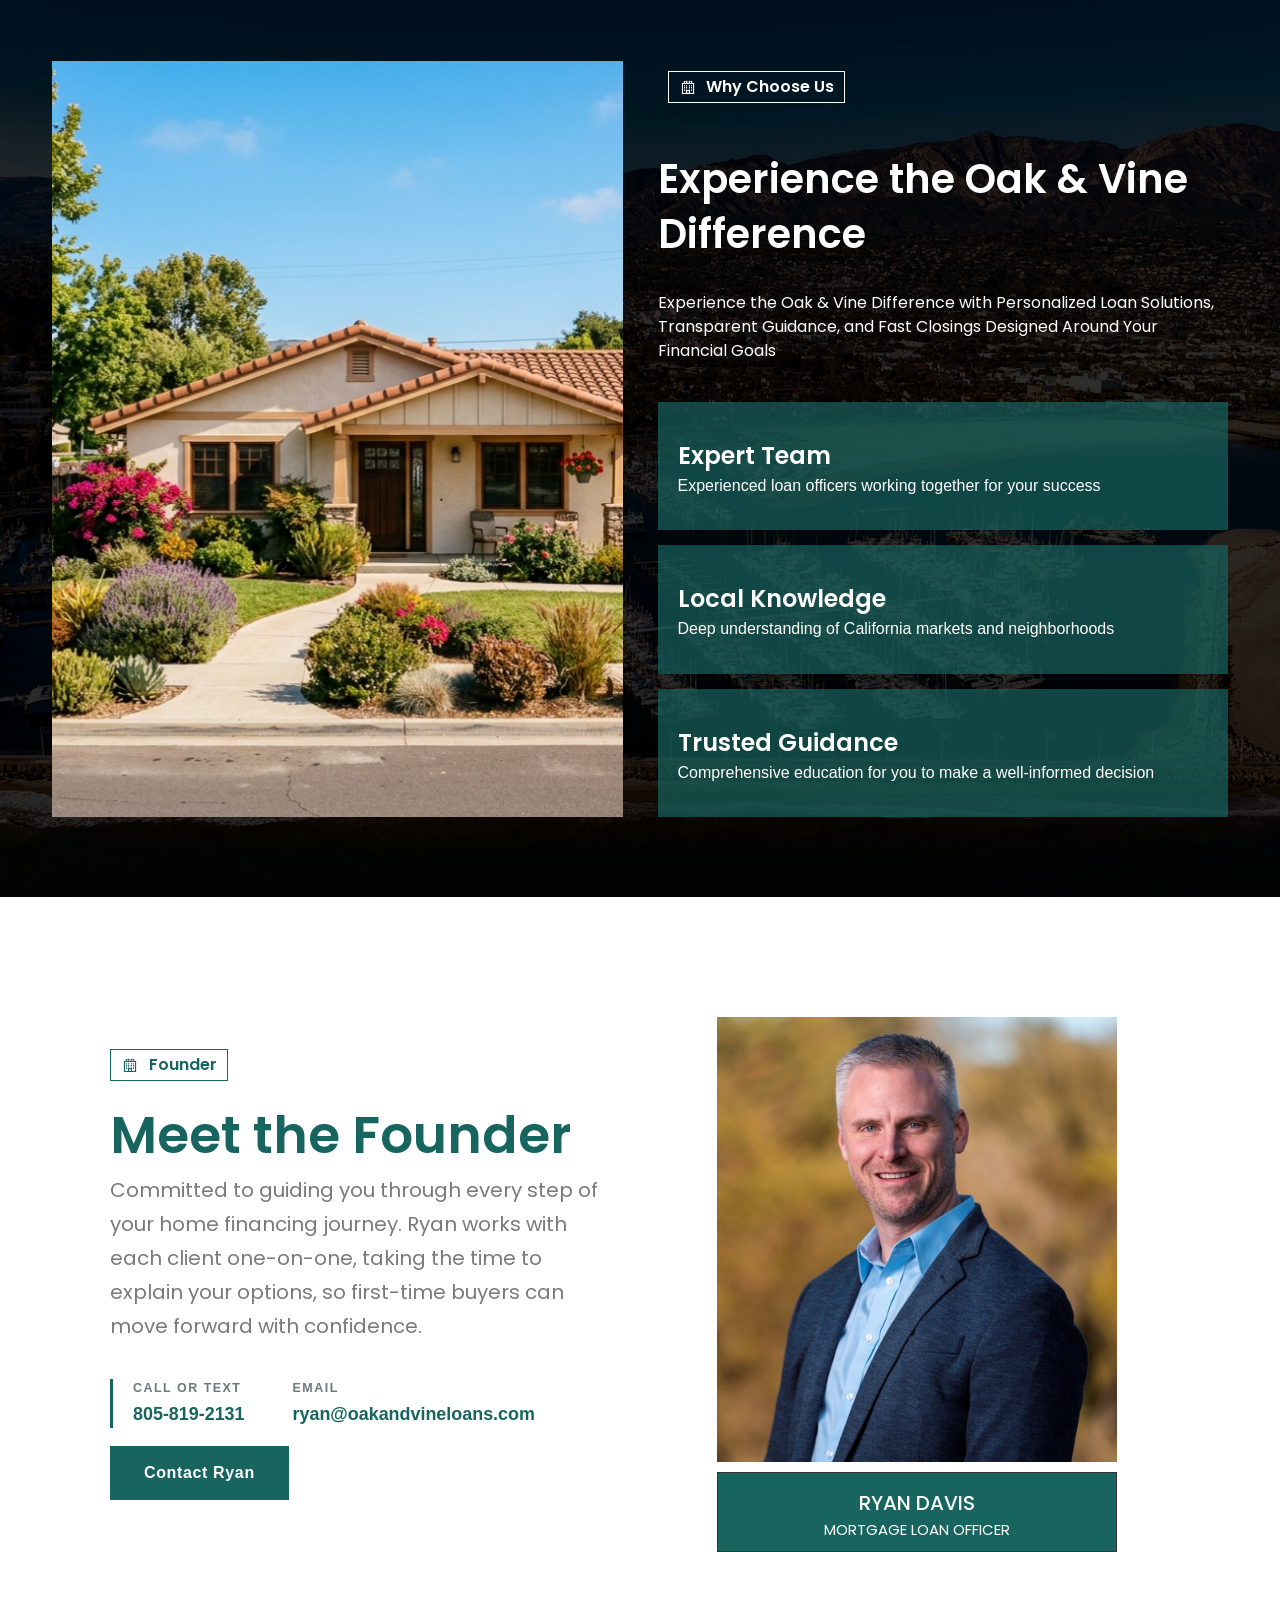
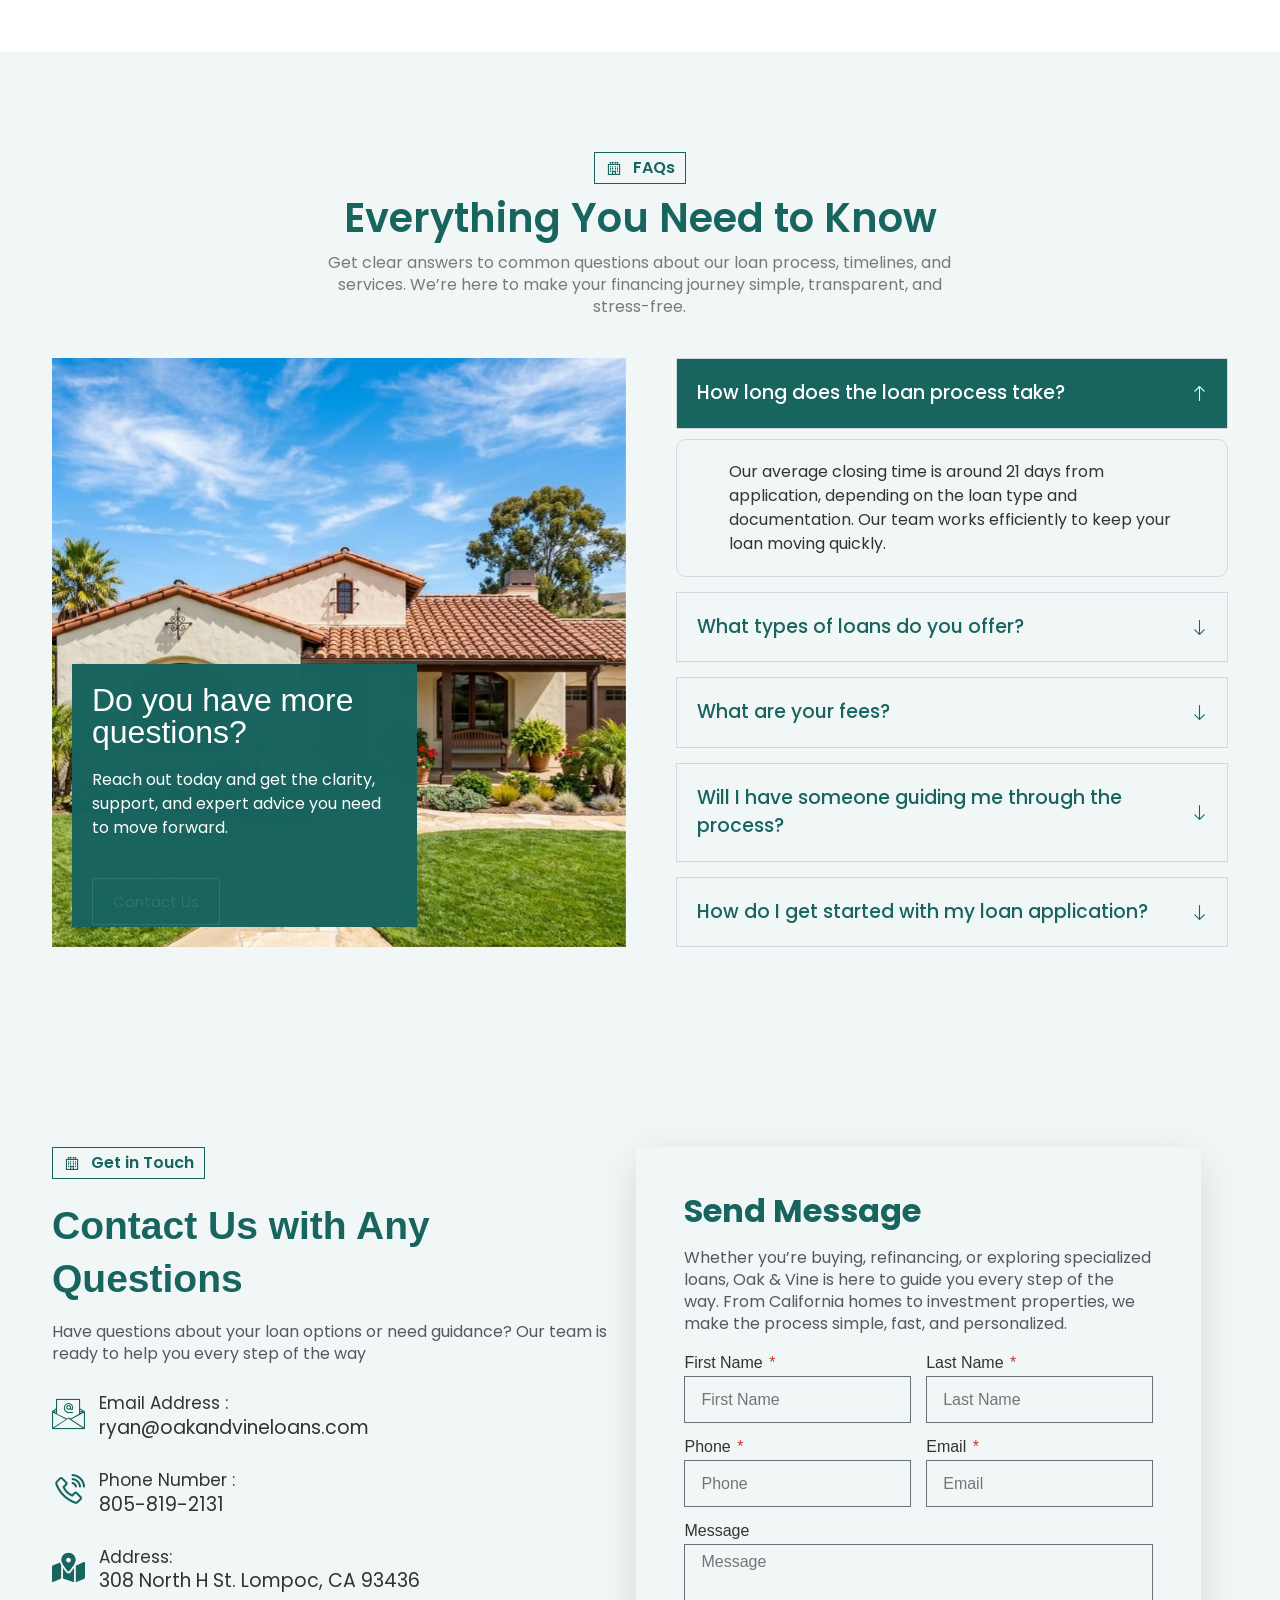
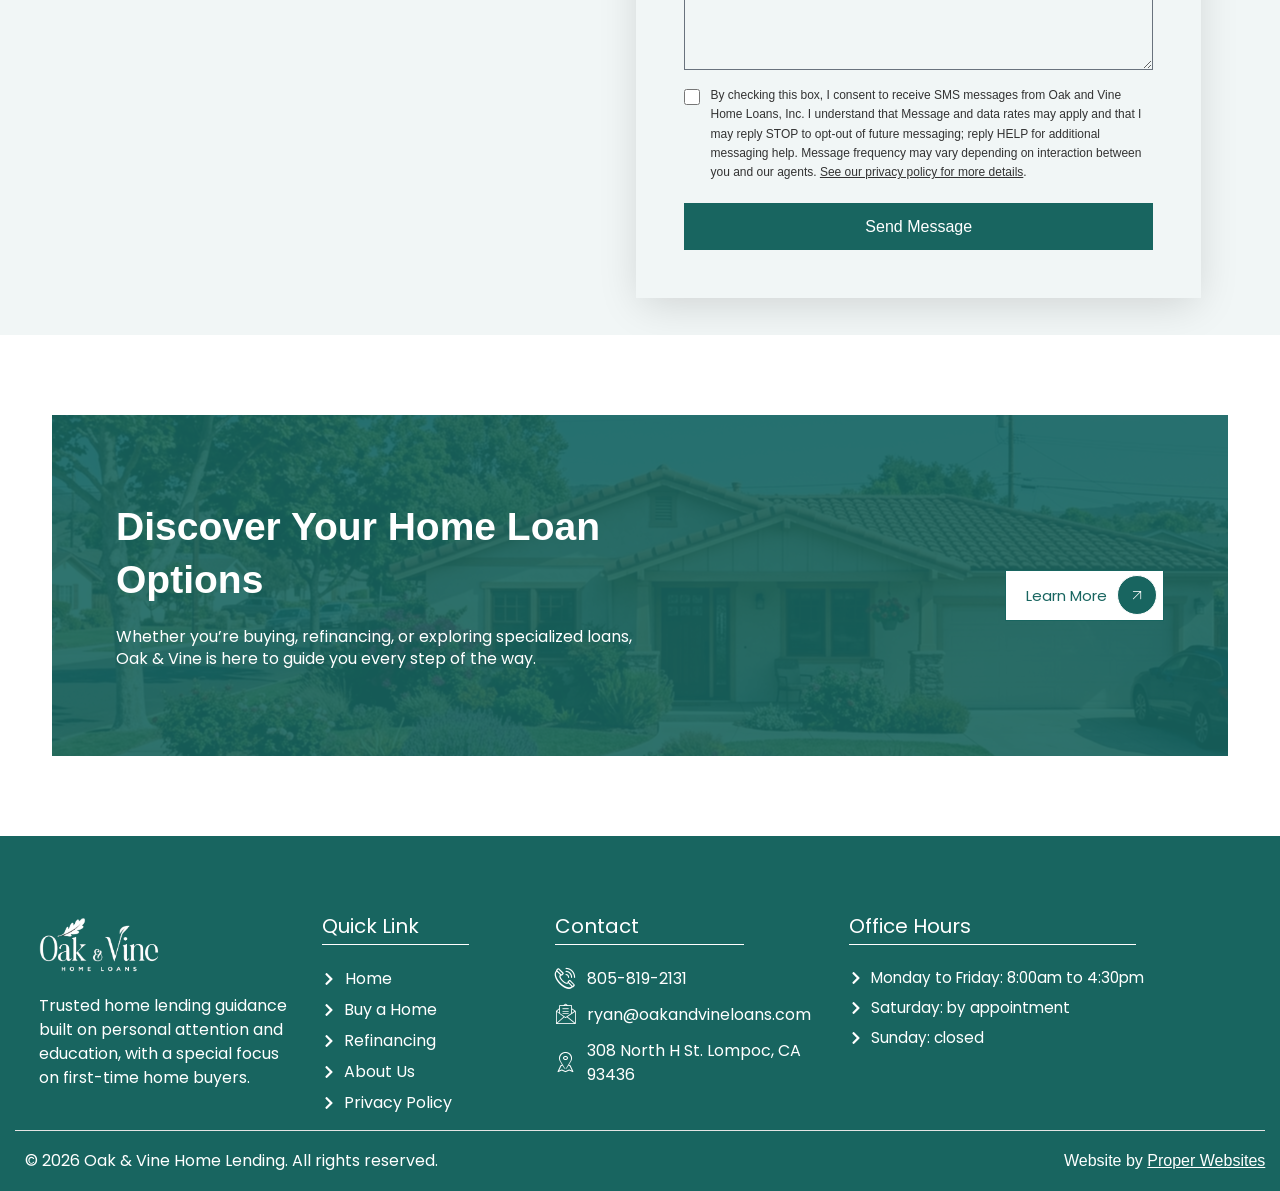
==== commit ae14d179: "Pin header logo to wide-screen size in the 1025-1366 laptop band Co-Authored-By: Claude Fable 5 <nor" ====
--- a/index.html
+++ b/index.html
@@ -2508,6 +2508,17 @@
 	.elementor-16 .elementor-element.elementor-element-234269d{ min-width: 0; }
 }
 
+/* Laptop band: the kit grows the logo img from 47% of its column (wide
+   screens, ~100x50) to 100% (~155x77), which inflates the whole white bar
+   from 80px to 107px tall. Pin the logo to the wide-screen height so the
+   bar looks identical from 1025px up. */
+@media (min-width: 1025px) and (max-width: 1366px){
+	.elementor-16 .elementor-element.elementor-element-479917f img{
+		width: auto;
+		height: 50px;
+	}
+}
+
 /* White header bar: side gutters on tablet and up. The bar's wrapper is
    boxed at the kit's 1300px content width, so narrower viewports let the
    bar touch the screen edges. Keep a 32px floor per side (matching the
